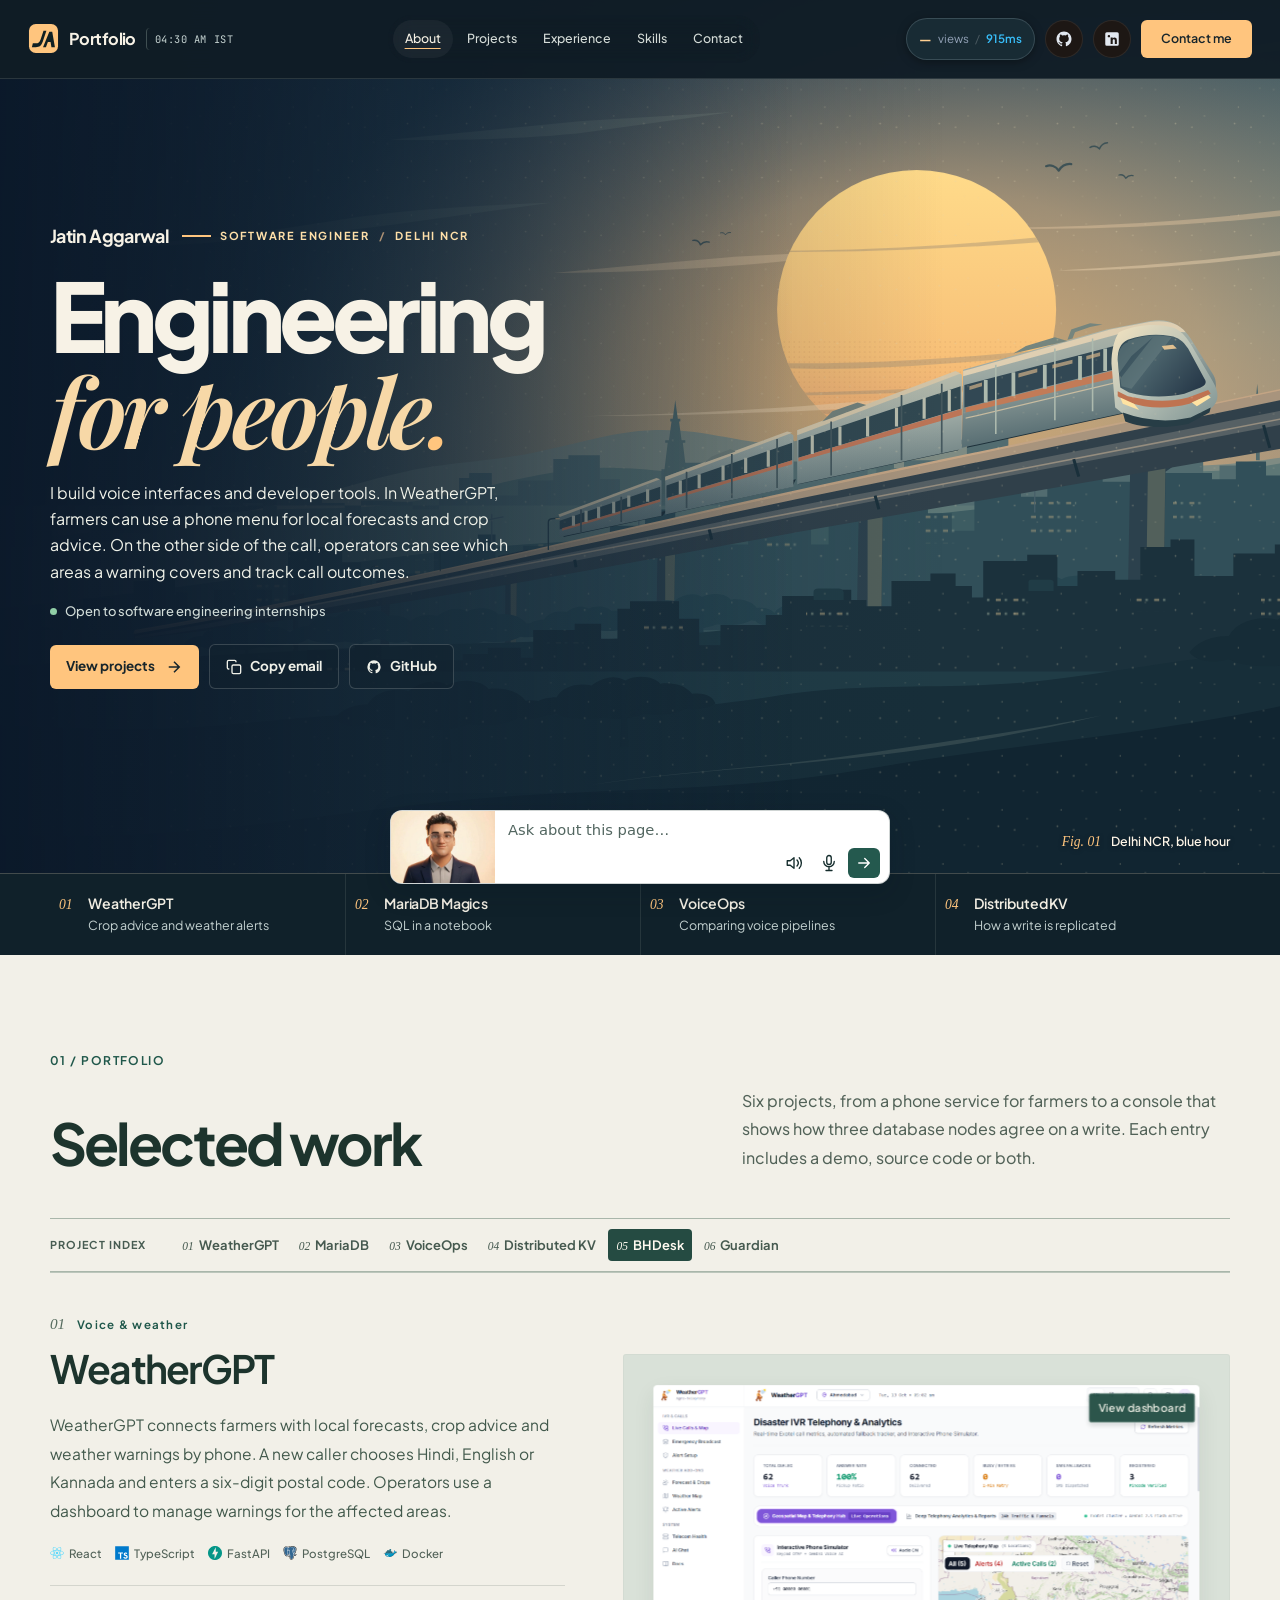
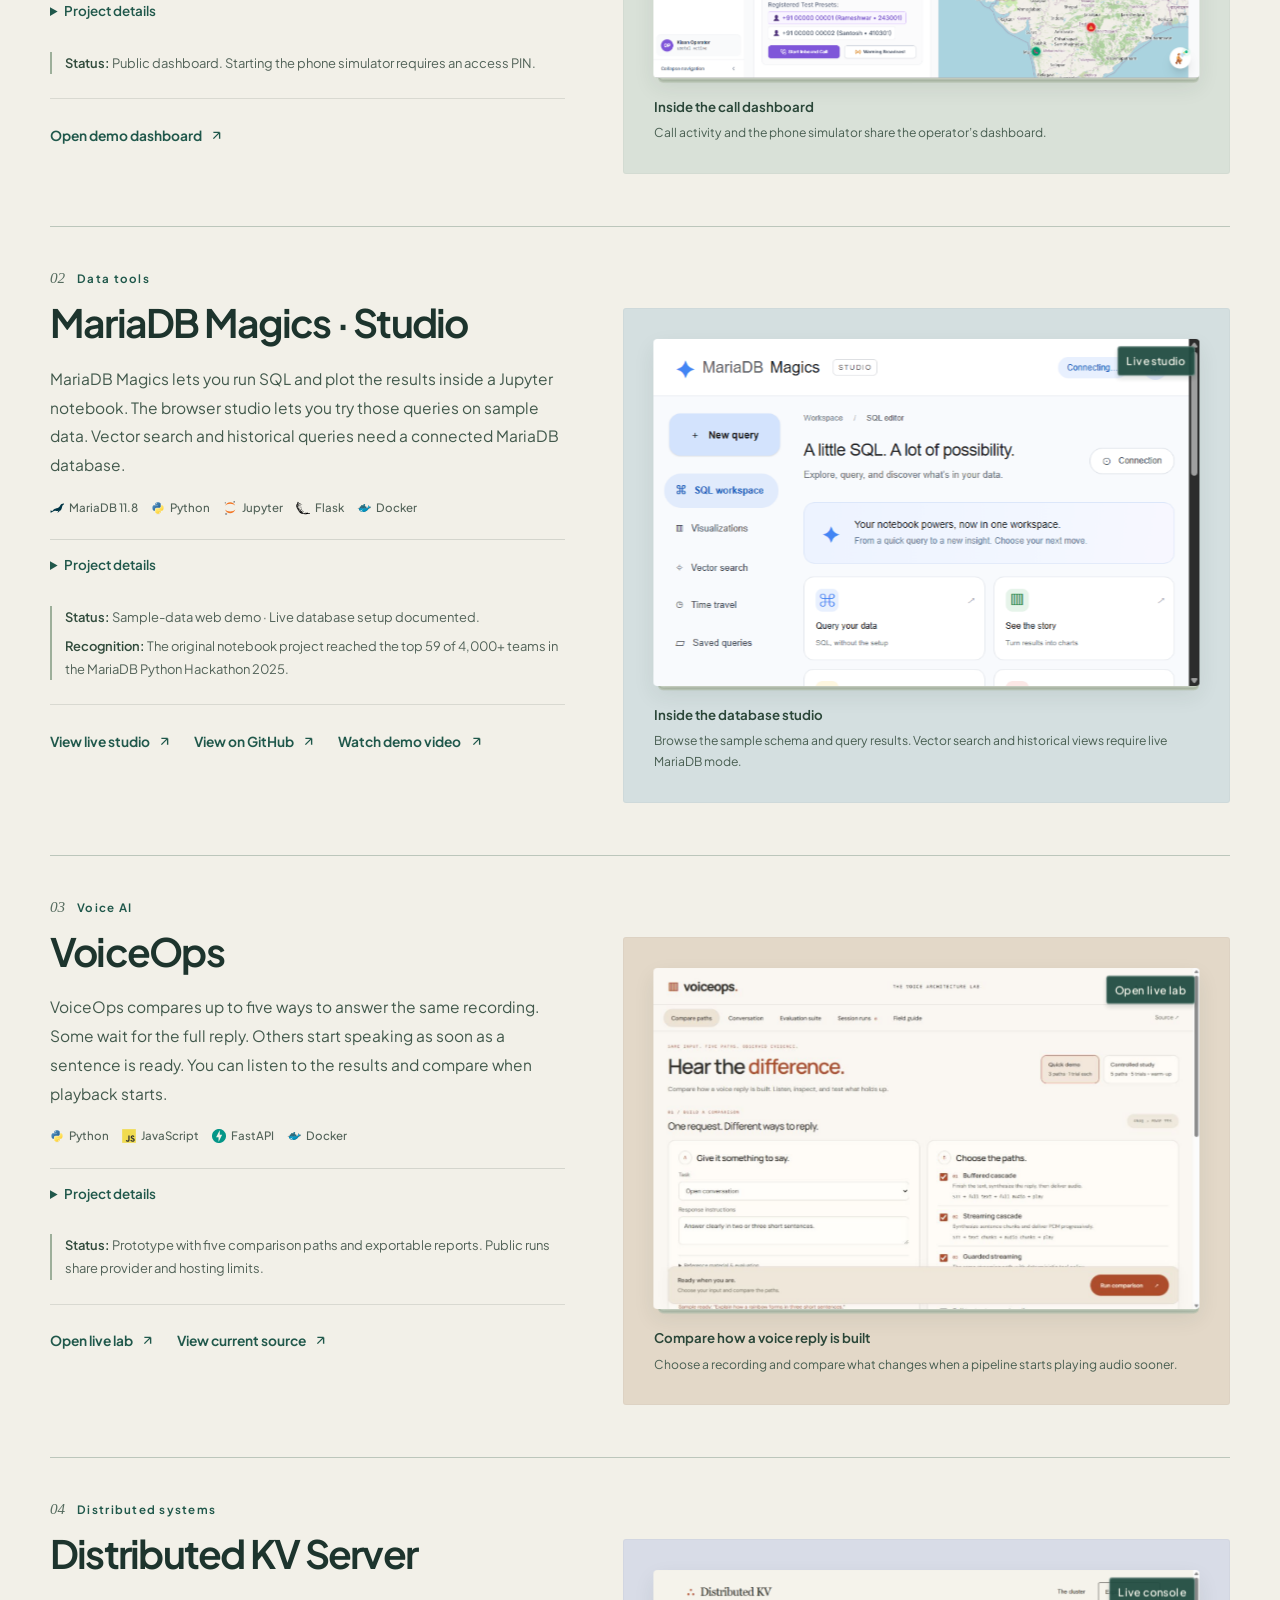
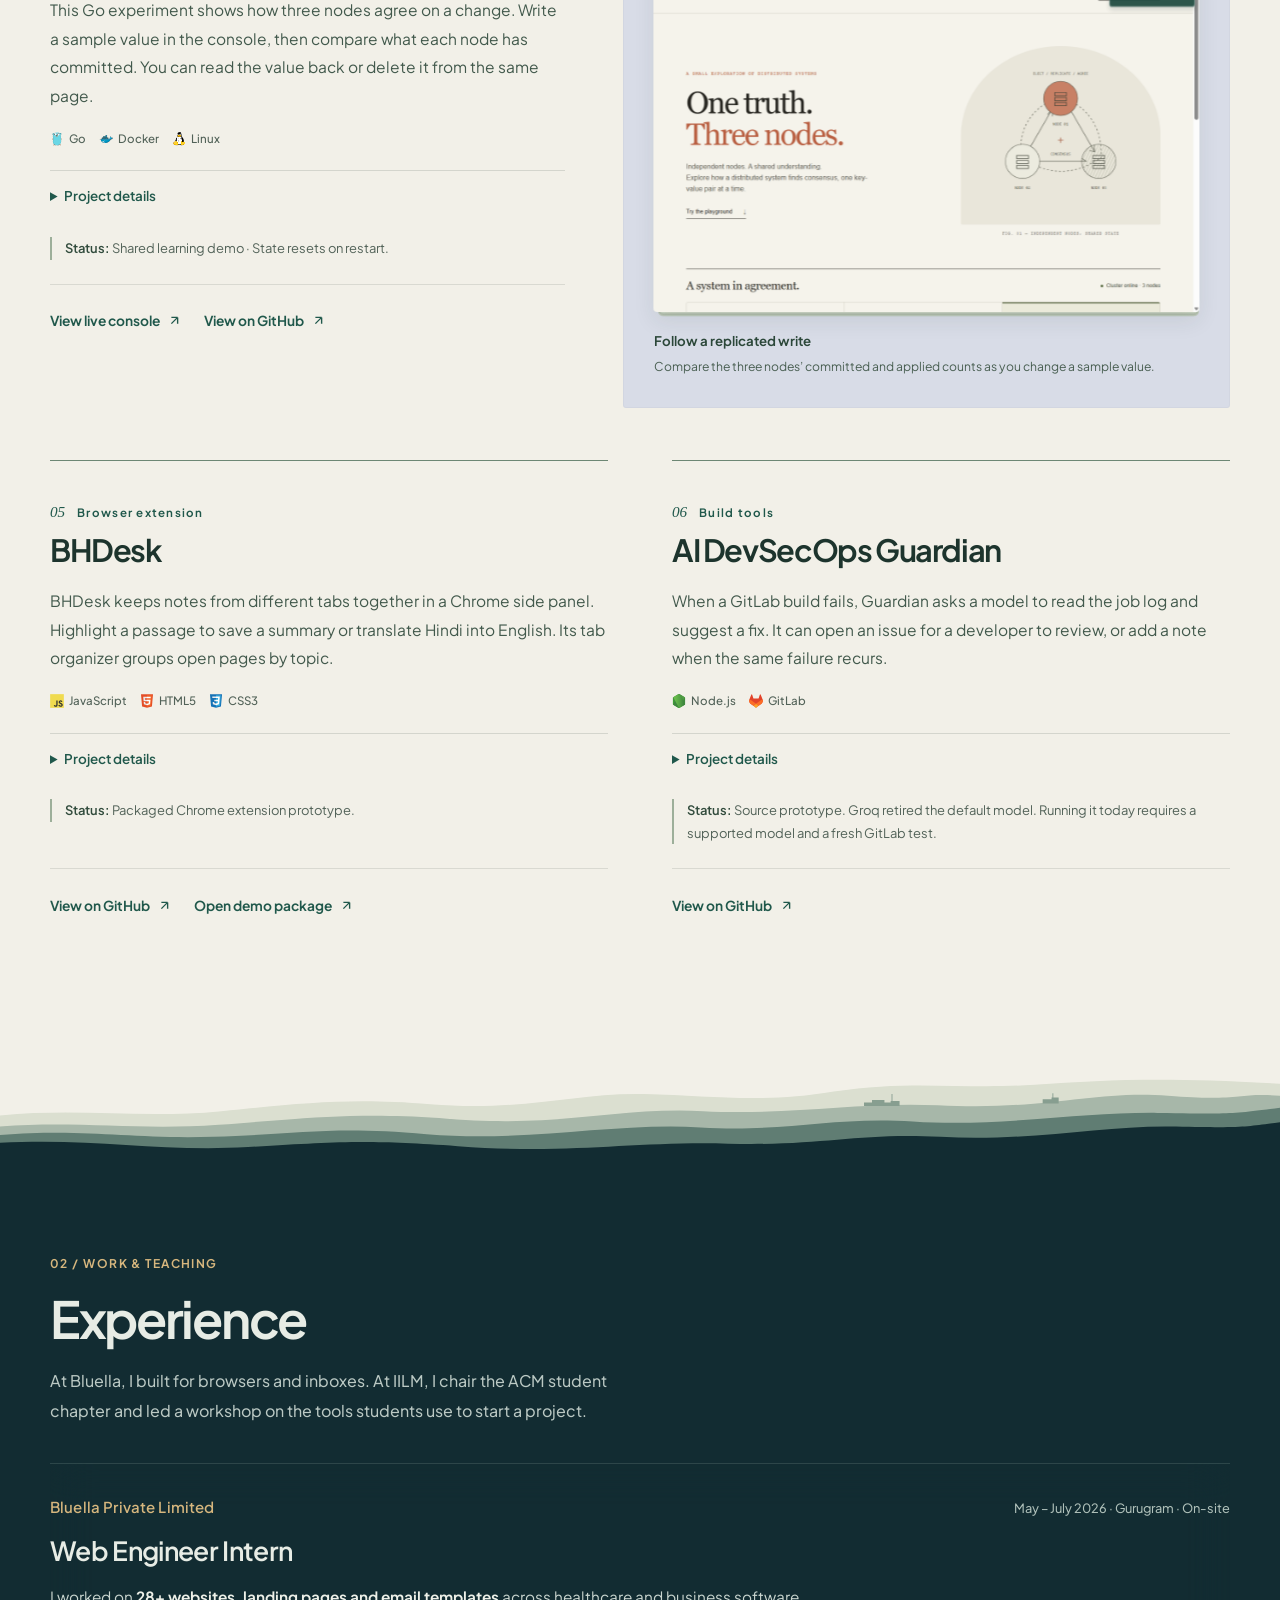
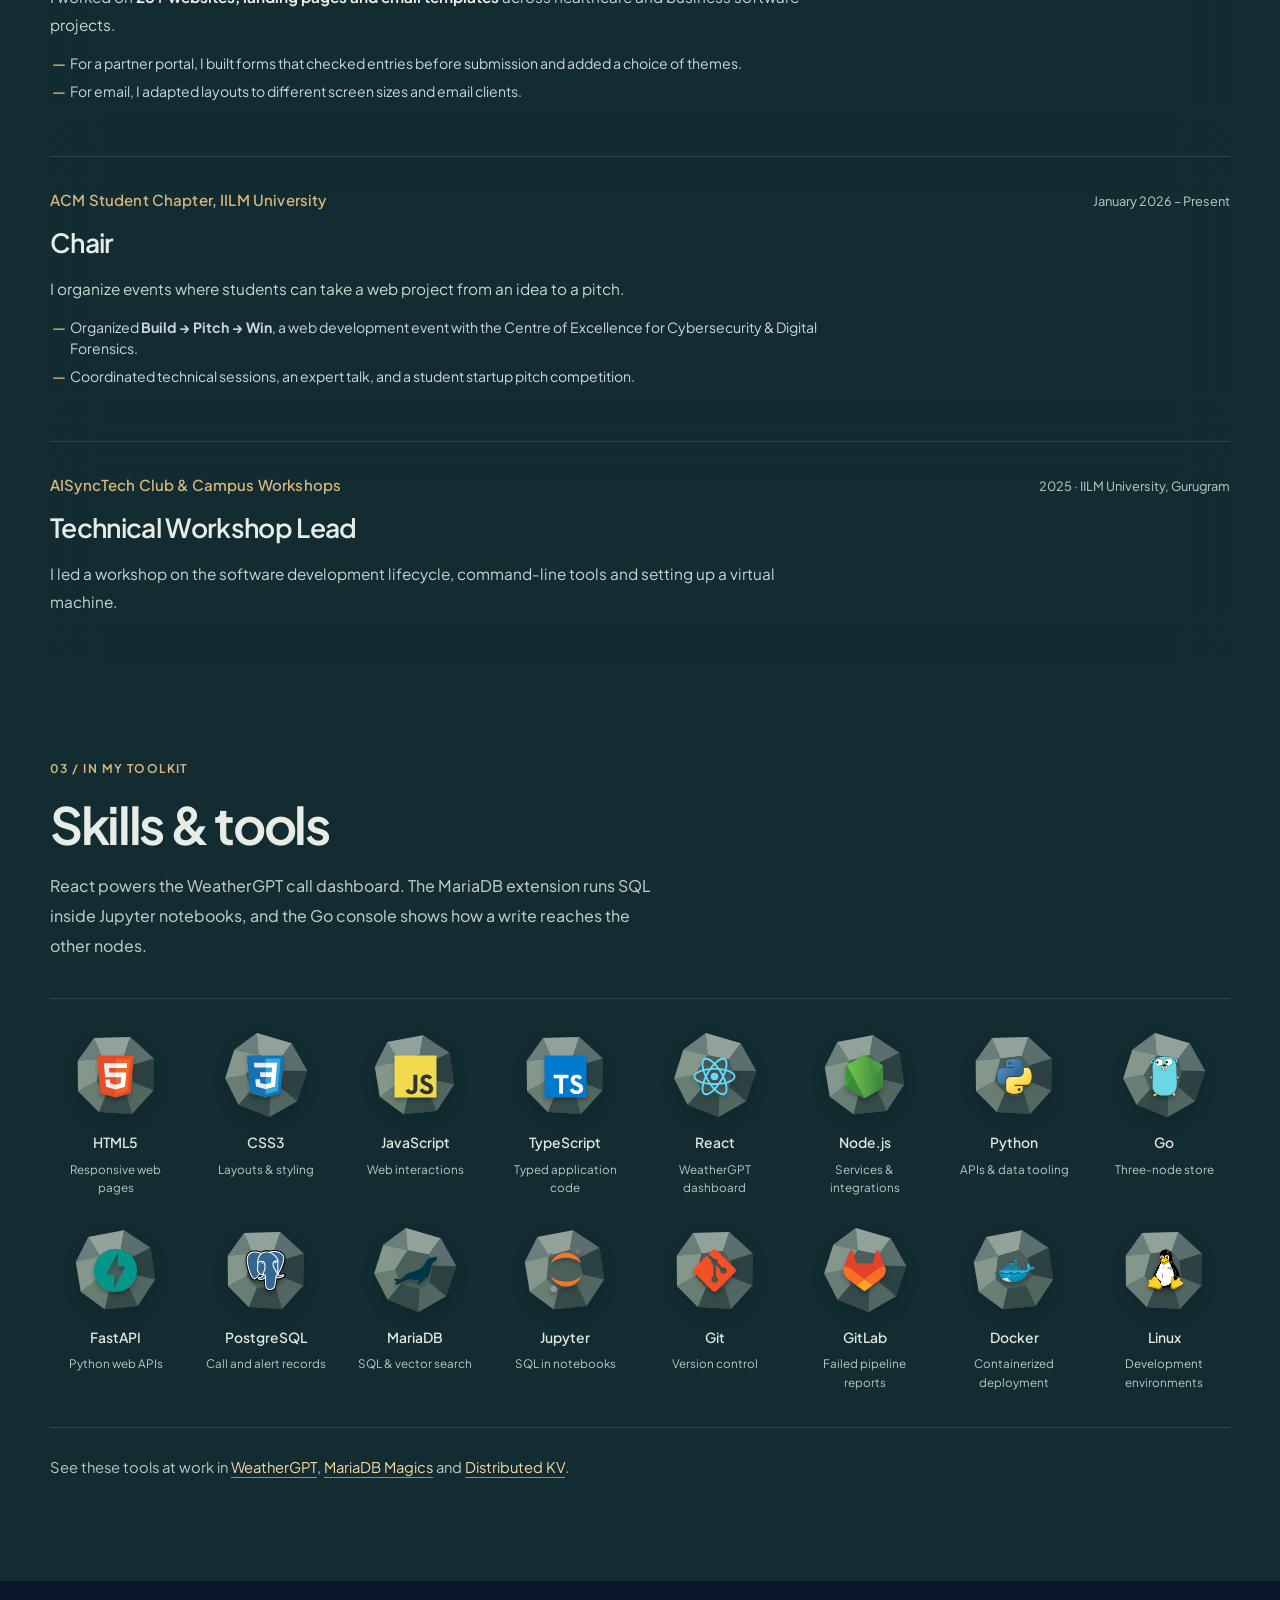
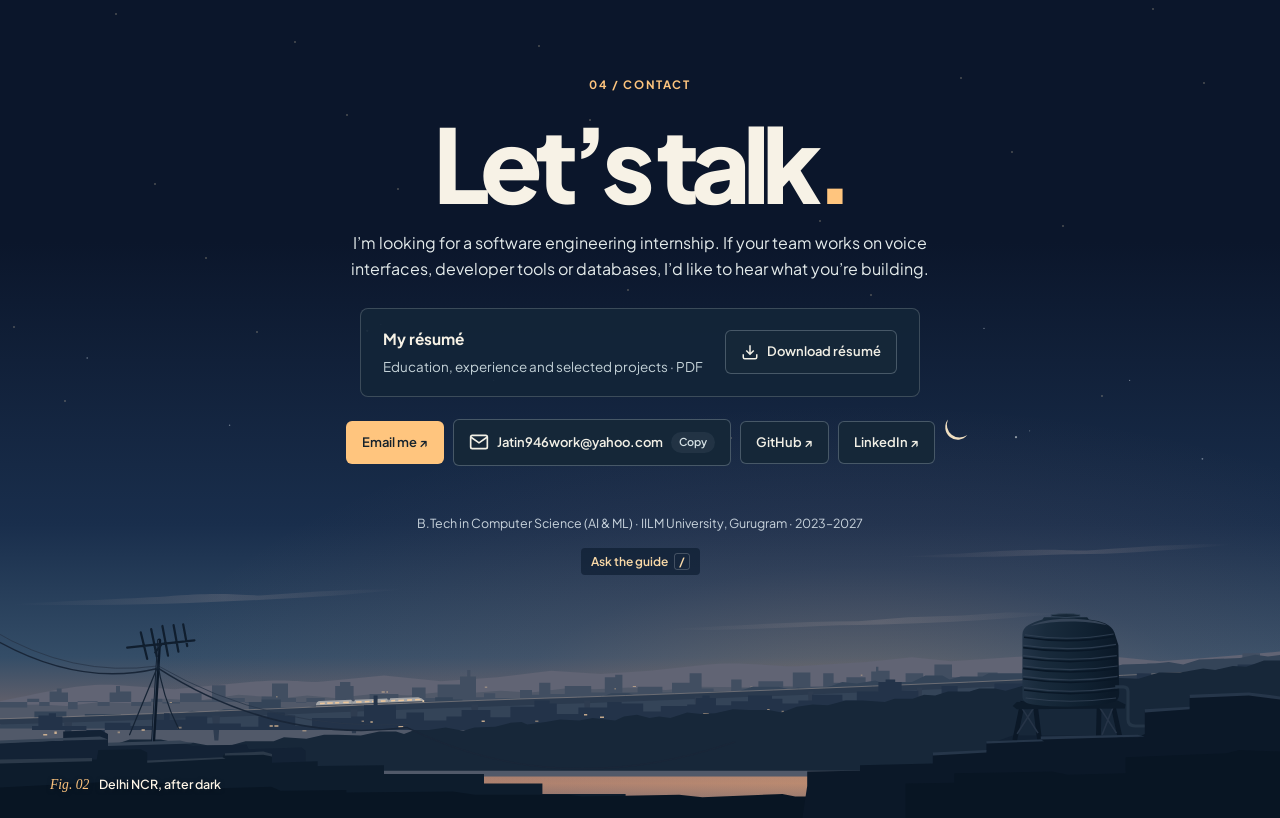
==== index.html @ 3d3ec41f "Add a hero byline and layered depth to the portfolio artwork" ====
<!DOCTYPE html>
<html lang="en">
<head>
  <meta charset="UTF-8">
  <meta name="viewport" content="width=device-width, initial-scale=1.0">
  <title>Engineering for people — Software portfolio</title>
  <meta name="description" content="Software engineering work in voice interfaces and developer tools. Explore crop advisories by phone, SQL in Jupyter notebooks, and a three-node database experiment.">
  
  <link rel="preconnect" href="https://fonts.googleapis.com">
  <link rel="preconnect" href="https://fonts.gstatic.com" crossorigin>
  <link href="https://fonts.googleapis.com/css2?family=Plus+Jakarta+Sans:wght@400;500;600;700;800&family=JetBrains+Mono:wght@400;500;600;700&family=Playfair+Display:ital,wght@1,500;1,600&display=swap" rel="stylesheet">
  
  <link rel="stylesheet" href="style.css?v=content_v12">
  <link rel="preload" href="assets/scenes/blue-hour.svg?v=planes2" as="image" type="image/svg+xml">
  <link rel="stylesheet" href="atmosphere.css?v=studio2">
  <link rel="stylesheet" href="work.css?v=studio2">
</head>
<body class="palette-warm"><a class="skip-link" href="#projects">Skip to selected work</a>

  <!-- Editorial Top Navigation -->
  <header class="top-nav">
    <div class="nav-inner">
      <a href="#about" class="brand-logotype" aria-label="Portfolio home">
        <svg class="brand-mark" viewBox="0 0 32 32" width="31" height="31" aria-hidden="true"><rect x="1" y="1" width="30" height="30" rx="7" fill="currentColor"/><path d="M5 21h3c2.8 0 4-1 5-4l3-9h3l-3.8 11.4C13.7 23.3 11.9 25 8 25H4zm10.5 4L22 9h3l2.8 16h-3.6l-.9-5.3h-2.8l-2 5.3z" fill="#102023"/></svg>
        <span class="brand-initial">Portfolio</span>
        <span class="brand-status" id="brandStatusBadge" title="Local time in Delhi NCR">
          <span id="headerLiveClock">Delhi NCR</span>
        </span>
      </a>

      <!-- Floating Capsule Pill Navigation -->
      <nav class="capsule-nav" aria-label="Portfolio sections">
        <a href="#about" class="capsule-item active">About</a>
        <a href="#projects" class="capsule-item">Projects</a>
        <a href="#experience" class="capsule-item">Experience</a>
        
        
        <a href="#stack" class="capsule-item">Skills</a>
        <a href="#contact" class="capsule-item">Contact</a>
      </nav>

      <div class="nav-right">
        <!-- Live Real-Time Viewer Metrics (Vercel & Global Telemetry) -->
        <div id="navViewerBadge" class="nav-viewer-badge"><button id="viewerToggle" class="viewer-trigger" aria-expanded="false" aria-controls="viewerPopover" aria-label="View site visits and technical details">
          <span class="viewer-count" id="navVisitorCount">—</span>
          <span class="viewer-tag">views</span>
          <span class="viewer-sep">/</span>
          <span class="viewer-ping" id="navPingMs">—ms</span>

          </button><!-- Site statistics and browser details -->
          <div class="viewer-popover" id="viewerPopover" hidden>
            <div class="popover-header">
              <span class="popover-title">Site details</span>
              <span class="popover-status" id="viewsDataStatus">Loading</span>
            </div>
            <div class="popover-metrics">
              <!-- Group 1: Vercel Edge & Visitor Runtime -->
              <div class="popover-group">
                <div class="popover-group-title">
                  <svg width="11" height="11" viewBox="0 0 24 24" fill="none" stroke="currentColor" stroke-width="2.5"><polygon points="12 2 2 22 22 22"></polygon></svg>
                  <span>VISITS &amp; CONNECTION</span>
                </div>
                <div class="popover-row">
                  <span class="popover-label">Total views:</span>
                  <span class="popover-val highlight-amber" id="popoverTotalViews">—</span>
                </div>
                <div class="popover-row">
                  <span class="popover-label">Response time:</span>
                  <span class="popover-val highlight-emerald" id="popoverRtt">—ms</span>
                </div>
                <div class="popover-row">
                  <span class="popover-label">Edge Node:</span>
                  <span class="popover-val" id="popoverEdge">Detecting Edge...</span>
                </div>
                <div class="popover-row">
                  <span class="popover-label">Approx. location:</span>
                  <span class="popover-val" id="popoverVisitorLocation">Detecting City...</span>
                </div>
                <div class="popover-row">
                  <span class="popover-label">Protocol &amp; Link:</span>
                  <span class="popover-val" id="popoverProtocol">—</span>
                </div>
              </div>

              <!-- Group 2: Client Graphics & Hardware -->
              <div class="popover-group">
                <div class="popover-group-title">
                  <svg width="11" height="11" viewBox="0 0 24 24" fill="none" stroke="currentColor" stroke-width="2.5"><rect x="2" y="3" width="20" height="14" rx="2" ry="2"></rect><line x1="8" y1="21" x2="16" y2="21"></line><line x1="12" y1="17" x2="12" y2="21"></line></svg>
                  <span>YOUR BROWSER</span>
                </div>
                <div class="popover-row">
                  <span class="popover-label">GPU Acceleration:</span>
                  <span class="popover-val popover-val-truncate" id="popoverGpu" title="Client GPU">WebGL Renderer</span>
                </div>
                <div class="popover-row">
                  <span class="popover-label">Browser frame rate:</span>
                  <span class="popover-val highlight-sky" id="popoverFps">60.0 FPS</span>
                </div>
                <div class="popover-row">
                  <span class="popover-label">Time on page:</span>
                  <span class="popover-val" id="popoverSession">00:00:00</span>
                </div>
              </div>

              <!-- Group 3: Live GitHub Pipeline -->
              <div class="popover-group">
                <div class="popover-group-title">
                  <svg width="11" height="11" viewBox="0 0 24 24" fill="currentColor"><path d="M12 2C6.477 2 2 6.484 2 12.017c0 4.425 2.865 8.18 6.839 9.504.5.092.682-.217.682-.483 0-.237-.008-.868-.013-1.703-2.782.605-3.369-1.343-3.369-1.343-.454-1.158-1.11-1.466-1.11-1.466-.908-.62.069-.608.069-.608 1.003.07 1.53 1.032 1.53 1.032.892 1.53 2.341 1.088 2.91.832.092-.647.35-1.088.636-1.338-2.22-.253-4.555-1.113-4.555-4.951 0-1.093.39-1.988 1.029-2.688-.103-.253-.446-1.272.098-2.65 0 0 .84-.27 2.75 1.026A9.564 9.564 0 0112 6.844c.85.004 1.705.115 2.504.337 1.909-1.296 2.747-1.027 2.747-1.027.546 1.379.202 2.398.1 2.651.64.7 1.028 1.595 1.028 2.688 0 3.848-2.339 4.695-4.566 4.943.359.309.678.92.678 1.855 0 1.338-.012 2.419-.012 2.747 0 .268.18.58.688.482A10.019 10.019 0 0022 12.017C22 6.484 17.522 2 12 2z"/></svg>
                  <span>GITHUB ACTIVITY</span>
                </div>
                <div class="popover-row">
                  <span class="popover-label">Latest Commit:</span>
                  <a href="https://github.com/Jatin2567/DistributedKvServer" target="_blank" rel="noreferrer" class="popover-val popover-link" id="popoverGithubCommit">View repository</a>
                </div>
                <div class="popover-row">
                  <span class="popover-label">Featured repository:</span>
                  <span class="popover-val" id="popoverGithubRepo">DistributedKvServer (Go)</span>
                </div>
                <div class="popover-row">
                  <span class="popover-label">Public Repositories:</span>
                  <span class="popover-val" id="popoverGithubCount">—</span>
                </div>
              </div>

              <!-- Local time and internship availability -->
              <div class="popover-group">
                <div class="popover-group-title">
                  <svg width="11" height="11" viewBox="0 0 24 24" fill="none" stroke="currentColor" stroke-width="2.5"><circle cx="12" cy="12" r="10"></circle><polyline points="12 6 12 12 16 14"></polyline></svg>
                  <span>LOCAL TIME</span>
                </div>
                <div class="popover-row">
                  <span class="popover-label">Delhi Local Time:</span>
                  <span class="popover-val highlight-amber" id="popoverDelhiTime">—</span>
                </div>
                <div class="popover-row">
                  <span class="popover-label">Opportunities:</span>
                  <span class="popover-val">Software engineering internships</span>
                </div>
              </div>
            </div>
          </div>
        </div>

        <a href="https://github.com/Jatin2567" target="_blank" rel="noreferrer" class="social-btn" title="GitHub">
          <svg width="18" height="18" viewBox="0 0 24 24" fill="currentColor"><path d="M12 2C6.477 2 2 6.484 2 12.017c0 4.425 2.865 8.18 6.839 9.504.5.092.682-.217.682-.483 0-.237-.008-.868-.013-1.703-2.782.605-3.369-1.343-3.369-1.343-.454-1.158-1.11-1.466-1.11-1.466-.908-.62.069-.608.069-.608 1.003.07 1.53 1.032 1.53 1.032.892 1.53 2.341 1.088 2.91.832.092-.647.35-1.088.636-1.338-2.22-.253-4.555-1.113-4.555-4.951 0-1.093.39-1.988 1.029-2.688-.103-.253-.446-1.272.098-2.65 0 0 .84-.27 2.75 1.026A9.564 9.564 0 0112 6.844c.85.004 1.705.115 2.504.337 1.909-1.296 2.747-1.027 2.747-1.027.546 1.379.202 2.398.1 2.651.64.7 1.028 1.595 1.028 2.688 0 3.848-2.339 4.695-4.566 4.943.359.309.678.92.678 1.855 0 1.338-.012 2.419-.012 2.747 0 .268.18.58.688.482A10.019 10.019 0 0022 12.017C22 6.484 17.522 2 12 2z"/></svg>
        </a>
        <a href="https://www.linkedin.com/in/jatin-aggarwal-3b046726b" target="_blank" rel="noreferrer" class="social-btn" title="LinkedIn">
          <svg width="18" height="18" viewBox="0 0 24 24" fill="currentColor"><path d="M19 3a2 2 0 0 1 2 2v14a2 2 0 0 1-2 2H5a2 2 0 0 1-2-2V5a2 2 0 0 1 2-2h14m-.5 15.5v-5.3a3.26 3.26 0 0 0-3.26-3.26c-.85 0-1.84.52-2.28 1.3v-1.11h-2.79v8.37h2.79v-4.93c0-.77.62-1.4 1.39-1.4a1.4 1.4 0 0 1 1.4 1.4v4.93h2.75M6.46 10.9h2.8v8.37h-2.8v-8.37M7.86 6.54a1.63 1.63 0 0 0-1.63 1.63 1.63 1.63 0 0 0 1.63 1.63 1.63 1.63 0 0 0 1.63-1.63c0-.9-.73-1.63-1.63-1.63z"/></svg>
        </a>
        <a href="#contact" class="pill-action-btn">
          <span>Contact me</span>
        </a>
      </div>
    </div>
  </header>

  <main>
  <section id="about" data-guide-source="About" class="c4d-hero">
    <div class="hero-spread">
    <div class="hero-scene" aria-hidden="true">
      <div class="hero-landscape"></div>
      <div class="hero-city"></div>
      <div class="hero-metro"></div>
      <p class="scene-credit"><span>Fig. 01</span> Delhi NCR, blue hour</p>
    </div>
    <div class="hero-container hero-container-spacious">
      <div class="hero-editorial">
        <div class="tag-row">
          <span class="hero-byline" data-guide-ignore>Jatin Aggarwal</span>
          <span class="kicker-tag">Software engineer <span aria-hidden="true">/</span> Delhi NCR</span>
        </div>
        
        <h1 class="c4d-main-headline"><span class="hero-title-line">Engineering</span> <span class="hero-title-line hero-title-accent">for people<span class="name-stop">.</span></span></h1>

        <p class="hero-subtext">
          I build voice interfaces and developer tools. In WeatherGPT, farmers can use a phone menu for local forecasts and crop advice. On the other side of the call, operators can see which areas a warning covers and track call outcomes.
        </p>

        <div class="hero-badges-row">
          <div class="seeking-banner"><span>Open to software engineering internships</span>
          </div>
        </div>

        <div class="hero-button-group">
          <a href="#projects" class="btn-warm-primary">
            <span>View projects</span>
            <svg width="18" height="18" viewBox="0 0 24 24" fill="none" stroke="currentColor" stroke-width="2"><path d="M5 12h14M12 5l7 7-7 7"/></svg>
          </a>
          <button id="copyEmailHero" class="btn-warm-secondary" data-email="Jatin946work@yahoo.com">
            <svg width="16" height="16" viewBox="0 0 24 24" fill="none" stroke="currentColor" stroke-width="2"><rect x="9" y="9" width="13" height="13" rx="2" ry="2"></rect><path d="M5 15H4a2 2 0 0 1-2-2V4a2 2 0 0 1 2-2h9a2 2 0 0 1 2 2v1"></path></svg>
            <span>Copy email</span>
          </button>
          <a href="https://github.com/Jatin2567" target="_blank" rel="noopener" class="btn-hero-ghost">
            <svg width="16" height="16" viewBox="0 0 24 24" fill="currentColor"><path d="M12 2A10 10 0 0 0 2 12c0 4.42 2.87 8.17 6.84 9.5.5.08.66-.23.66-.5v-1.69c-2.77.6-3.36-1.34-3.36-1.34-.46-1.16-1.11-1.47-1.11-1.47-.91-.62.07-.6.07-.6 1 .07 1.53 1.03 1.53 1.03.87 1.52 2.34 1.07 2.91.83.1-.65.35-1.09.63-1.34-2.22-.25-4.55-1.11-4.55-4.92 0-1.11.38-2 1.03-2.71-.1-.25-.45-1.29.1-2.64 0 0 .84-.27 2.75 1.02.79-.22 1.65-.33 2.5-.33.85 0 1.71.11 2.5.33 1.91-1.29 2.75-1.02 2.75-1.02.55 1.35.2 2.39.1 2.64.65.71 1.03 1.6 1.03 2.71 0 3.82-2.34 4.66-4.57 4.91.36.31.69.92.69 1.85V21c0 .27.16.59.67.5C19.14 20.16 22 16.42 22 12A10 10 0 0 0 12 2z"/></svg>
            <span>GitHub</span>
          </a>
        </div>
      </div>

    </div>
    </div>
    <nav class="proof-bar-fullwidth" aria-label="Featured project shortcuts">
      <a class="proof-card" href="#weather">
        <span class="proof-card-title">WeatherGPT</span>
        <span class="proof-card-desc">Crop advice and weather alerts</span>
      </a>
      <a class="proof-card" href="#mariadb">
        <span class="proof-card-title">MariaDB Magics</span>
        <span class="proof-card-desc">SQL in a notebook</span>
      </a>
      <a class="proof-card" href="#voiceops">
        <span class="proof-card-title">VoiceOps</span>
        <span class="proof-card-desc">Comparing voice pipelines</span>
      </a>
      <a class="proof-card" href="#distributed-kv">
        <span class="proof-card-title">Distributed KV</span>
        <span class="proof-card-desc">How a write is replicated</span>
      </a>
    </nav>
  </section>

  <!-- Selected Projects (Verified Repositories, Prototypes & Architecture) -->
  <section id="projects" data-guide-source="Projects" class="showcase-section">
    <div class="section-wrap">
      
      <div class="section-title-box">
        <span class="accent-sub">01 / Portfolio</span>
        <h2 class="section-lead-title">Selected work</h2>
        <p class="section-lead-desc">Six projects, from a phone service for farmers to a console that shows how three database nodes agree on a write. Each entry includes a demo, source code or both.</p>
      </div>

      <nav class="work-reader" aria-label="Jump to a project">
        <span class="reader-label">Project index</span>
        <div class="reader-links">
          <a href="#weather">WeatherGPT</a>
          <a href="#mariadb">MariaDB</a>
          <a href="#voiceops">VoiceOps</a>
          <a href="#distributed-kv">Distributed KV</a>
          <a href="#bhdesk">BHDesk</a>
          <a href="#guardian">Guardian</a>
        </div>
      </nav>

      <div class="projects-masonry">

        <!-- 1. WeatherGPT (Broadened Two-Column Featured Project) -->
        <div id="weather" class="card-item-warm card-featured-broad">
          <div class="card-top-tag">
            <span class="chip-warm chip-amber">Voice &amp; weather</span>
          </div>

          <div class="card-broad-grid">
            <!-- Left Column: Architectural Breakdown & Technical Scope -->
            <div class="broad-col-content">
              <h3 class="card-headline">WeatherGPT</h3>
              <p class="card-body-text">WeatherGPT connects farmers with local forecasts, crop advice and weather warnings by phone. A new caller chooses Hindi, English or Kannada and enters a six-digit postal code. Operators use a dashboard to manage warnings for the affected areas.</p>
              <div class="card-stack-row">
                <span class="card-stack-pill"><img src="assets/skills/react.svg" alt="" width="14" height="14" loading="lazy" decoding="async"> React</span>
                <span class="card-stack-pill"><img src="assets/skills/typescript.svg" alt="" width="14" height="14" loading="lazy" decoding="async"> TypeScript</span>
                <span class="card-stack-pill"><img src="assets/skills/fastapi.svg" alt="" width="14" height="14" loading="lazy" decoding="async"> FastAPI</span>
                <span class="card-stack-pill"><img src="assets/skills/postgresql.svg" alt="" width="14" height="14" loading="lazy" decoding="async"> PostgreSQL</span>
                <span class="card-stack-pill"><img src="assets/skills/docker.svg" alt="" width="14" height="14" loading="lazy" decoding="async"> Docker</span>
              </div>
              <details class="project-details">
                <summary>Project details</summary>
                <ul class="item-bullet-list">
                  <li>The keypad menu offers today’s weather, crop advice and a seven-day forecast. Weather lookups use Open-Meteo.</li>
                  <li>The advisory uses the selected crop and local weather to suggest when to irrigate or spray.</li>
                  <li>A separate, PIN-protected voice assistant takes spoken questions about weather and farming.</li>
                  <li>Operators can target alerts by postal code. Outbound calls and SMS are simulated unless live delivery is configured and enabled.</li>
                </ul>
              </details>

              <div class="project-meta-box">
                <div class="meta-entry"><strong>Status:</strong> Public dashboard. Starting the phone simulator requires an access PIN.</div>

              </div>

              <div class="card-cta">
                <a href="https://weathergpt.duckdns.org" target="_blank" rel="noreferrer" class="warm-link">
                  <span>Open demo dashboard</span>
                  <svg width="15" height="15" viewBox="0 0 24 24" fill="none" stroke="currentColor" stroke-width="2.2"><path d="M7 17L17 7M17 7H7M17 7V17"/></svg>
                </a>
              </div>
            </div>

            <!-- Right Column: Interactive Telephony & Analytics Dashboard Preview -->
            <div class="broad-col-media">
              <div class="preview-media-frame">
                <a href="https://weathergpt.duckdns.org" target="_blank" rel="noreferrer" class="preview-media-link" title="Open WeatherGPT Telephony Dashboard">
                  <img src="weathergpt_preview.png" width="1024" height="549" alt="WeatherGPT Telephony &amp; Analytics Dashboard" class="broad-preview-img" loading="lazy" decoding="async" />
                  <div class="preview-media-overlay">
                    <span class="preview-media-badge">
                      <span>View dashboard</span>
                    </span>
                  </div>
                </a>
              </div>
              <div class="preview-media-caption">
                <span class="caption-title">Inside the call dashboard</span>
                <span class="caption-sub">Call activity and the phone simulator share the operator’s dashboard.</span>
              </div>
            </div>
          </div>
        </div>

        <!-- 2. MariaDB Magics · Studio (Broadened Two-Column Featured Project) -->
        <div id="mariadb" class="card-item-warm card-featured-broad">
          <div class="card-top-tag">
            <span class="chip-warm chip-amber">Data tools</span>
          </div>

          <div class="card-broad-grid">
            <!-- Left Column: Architectural Breakdown & Technical Scope -->
            <div class="broad-col-content">
              <h3 class="card-headline">MariaDB Magics · Studio</h3>
              <p class="card-body-text">MariaDB Magics lets you run SQL and plot the results inside a Jupyter notebook. The browser studio lets you try those queries on sample data. Vector search and historical queries need a connected MariaDB database.</p>
              <div class="card-stack-row">
                <span class="card-stack-pill"><img src="assets/skills/mariadb.svg" alt="" width="14" height="14" loading="lazy" decoding="async"> MariaDB 11.8</span>
                <span class="card-stack-pill"><img src="assets/skills/python.svg" alt="" width="14" height="14" loading="lazy" decoding="async"> Python</span>
                <span class="card-stack-pill"><img src="assets/skills/jupyter.svg" alt="" width="14" height="14" loading="lazy" decoding="async"> Jupyter</span>
                <span class="card-stack-pill"><img src="assets/skills/flask.svg" alt="" width="14" height="14" loading="lazy" decoding="async"> Flask</span>
                <span class="card-stack-pill"><img src="assets/skills/docker.svg" alt="" width="14" height="14" loading="lazy" decoding="async"> Docker</span>
              </div>
              <details class="project-details">
                <summary>Project details</summary>
                <ul class="item-bullet-list">
                  <li>The public studio runs SQL and charts against an in-memory SQLite sample dataset. You can browse the schema, export CSV results and save queries in your browser.</li>
                  <li>With a live MariaDB connection, the studio uses native vector functions to find similar records. These operations are unavailable in sample-data mode.</li>
                  <li>Historical queries use a system-versioned table and FOR SYSTEM_TIME AS OF TIMESTAMP. The setup guide explains how to run this mode with your own database.</li>
                  <li>The original Jupyter extension provides four commands: %mariadb, %mariadb_plot, %mariadb_time and %mariadb_vector, covering SQL, charts, time-based analysis and vector search.</li>
                </ul>
              </details>

              <div class="project-meta-box">
                <div class="meta-entry"><strong>Status:</strong> Sample-data web demo · Live database setup documented.</div>
                <div class="meta-entry"><strong>Recognition:</strong> The original notebook project reached the top 59 of 4,000+ teams in the MariaDB Python Hackathon 2025.</div>

              </div>

              <div class="card-cta">
                <a href="https://mariadb-magics-studio.onrender.com/" target="_blank" rel="noreferrer" class="warm-link">
                  <span>View live studio</span>
                  <svg width="15" height="15" viewBox="0 0 24 24" fill="none" stroke="currentColor" stroke-width="2.2"><path d="M7 17L17 7M17 7H7M17 7V17"/></svg>
                </a>
                <a href="https://github.com/Jatin2567/MariaDB-magics" target="_blank" rel="noreferrer" class="warm-link">
                  <span>View on GitHub</span>
                  <svg width="15" height="15" viewBox="0 0 24 24" fill="none" stroke="currentColor" stroke-width="2.2"><path d="M7 17L17 7M17 7H7M17 7V17"/></svg>
                </a>
                <a href="https://youtu.be/ga9oiEFNl6s" target="_blank" rel="noopener noreferrer" class="warm-link">
                  <span>Watch demo video</span>
                  <svg width="15" height="15" viewBox="0 0 24 24" fill="none" stroke="currentColor" stroke-width="2.2"><path d="M7 17L17 7M17 7H7M17 7V17"/></svg>
                </a>
              </div>
            </div>

            <!-- Right Column: Real Studio Web Workspace Screenshot Preview -->
            <div class="broad-col-media">
              <div class="preview-media-frame">
                <a href="https://mariadb-magics-studio.onrender.com/" target="_blank" rel="noreferrer" class="preview-media-link" title="Open MariaDB Magics Studio">
                  <img src="mariadb_studio_screenshot.png" width="764" height="485" alt="MariaDB Magics Studio browser workspace" class="broad-preview-img" loading="lazy" decoding="async" />
                  <div class="preview-media-overlay">
                    <span class="preview-media-badge">
                      <span>Live studio</span>
                    </span>
                  </div>
                </a>
              </div>
              <div class="preview-media-caption">
                <span class="caption-title">Inside the database studio</span>
                <span class="caption-sub">Browse the sample schema and query results. Vector search and historical views require live MariaDB mode.</span>
              </div>
            </div>
          </div>
        </div>

        <!-- 3. VoiceOps -->
        <div id="voiceops" class="card-item-warm card-featured-broad">
          <div class="card-top-tag">
            <span class="chip-warm chip-amber">Voice AI</span>
          </div>

          <div class="card-broad-grid">
            <!-- Left Column: Architectural Breakdown & Technical Scope -->
            <div class="broad-col-content">
              <h3 class="card-headline">VoiceOps</h3>
              <p class="card-body-text">VoiceOps compares up to five ways to answer the same recording. Some wait for the full reply. Others start speaking as soon as a sentence is ready. You can listen to the results and compare when playback starts.</p>
              <div class="card-stack-row">
                <span class="card-stack-pill"><img src="assets/skills/python.svg" alt="" width="14" height="14" loading="lazy" decoding="async"> Python</span>
                <span class="card-stack-pill"><img src="assets/skills/javascript.svg" alt="" width="14" height="14" loading="lazy" decoding="async"> JavaScript</span>
                <span class="card-stack-pill"><img src="assets/skills/fastapi.svg" alt="" width="14" height="14" loading="lazy" decoding="async"> FastAPI</span>
                <span class="card-stack-pill"><img src="assets/skills/docker.svg" alt="" width="14" height="14" loading="lazy" decoding="async"> Docker</span>
              </div>
              <details class="project-details">
                <summary>Project details</summary>
                <ul class="item-bullet-list">
                  <li>Each path uses the same recording, prompt and providers. Two paths change just one step so you can isolate the wait for text or for audio.</li>
                  <li>The timing report separates events on the server from the moment the browser schedules the first audio for playback.</li>
                  <li>You can check whether a reply contains an expected fact or JSON field, or whether it requested an allowed simulated action.</li>
                  <li>Export a comparison as JSON or CSV. In the conversation view, you can ask a follow-up or interrupt a reply.</li>
                </ul>
              </details>

              <div class="project-meta-box">
                <div class="meta-entry"><strong>Status:</strong> Prototype with five comparison paths and exportable reports. Public runs share provider and hosting limits.</div>

              </div>

              <div class="card-cta">
                <a href="https://voiceops-s2e4.onrender.com/" target="_blank" rel="noreferrer" class="warm-link">
                  <span>Open live lab</span>
                  <svg width="15" height="15" viewBox="0 0 24 24" fill="none" stroke="currentColor" stroke-width="2.2"><path d="M7 17L17 7M17 7H7M17 7V17"/></svg>
                </a>
                <a href="https://github.com/Jatin2567/VoiceOps/tree/codex/render-deploy" target="_blank" rel="noreferrer" class="warm-link" aria-label="View the current VoiceOps architecture lab source on GitHub">
                  <span>View current source</span>
                  <svg width="15" height="15" viewBox="0 0 24 24" fill="none" stroke="currentColor" stroke-width="2.2"><path d="M7 17L17 7M17 7H7M17 7V17"/></svg>
                </a>
              </div>
            </div>

            <!-- Right Column: Real Live Workspace Screenshot Preview -->
            <div class="broad-col-media">
              <div class="preview-media-frame">
                <a href="https://voiceops-s2e4.onrender.com/" target="_blank" rel="noreferrer" class="preview-media-link" title="Open the VoiceOps Architecture Lab">
                  <img src="voiceops-lab-preview.jpg" width="1265" height="791" alt="VoiceOps Architecture Lab with recording input, five response paths and comparison controls" class="broad-preview-img" loading="lazy" decoding="async" />
                  <div class="preview-media-overlay">
                    <span class="preview-media-badge">
                      <span>Open live lab</span>
                    </span>
                  </div>
                </a>
              </div>
              <div class="preview-media-caption">
                <span class="caption-title">Compare how a voice reply is built</span>
                <span class="caption-sub">Choose a recording and compare what changes when a pipeline starts playing audio sooner.</span>
              </div>
            </div>
          </div>
        </div>

        <!-- 4. Distributed KV Server (Broadened Two-Column Featured Project) -->
        <div id="distributed-kv" class="card-item-warm card-featured-broad">
          <div class="card-top-tag">
            <span class="chip-warm chip-red">Distributed systems</span>
          </div>

          <div class="card-broad-grid">
            <!-- Left Column: Architectural Breakdown & Technical Scope -->
            <div class="broad-col-content">
              <h3 class="card-headline">Distributed KV Server</h3>
              <p class="card-body-text">This Go experiment shows how three nodes agree on a change. Write a sample value in the console, then compare what each node has committed. You can read the value back or delete it from the same page.</p>
              <div class="card-stack-row">
                <span class="card-stack-pill"><img src="assets/skills/go.svg" alt="" width="14" height="14" loading="lazy" decoding="async"> Go</span>
                <span class="card-stack-pill"><img src="assets/skills/docker.svg" alt="" width="14" height="14" loading="lazy" decoding="async"> Docker</span>
                <span class="card-stack-pill"><img src="assets/skills/linux.svg" alt="" width="14" height="14" loading="lazy" decoding="async"> Linux</span>
              </div>
              <details class="project-details">
                <summary>Project details</summary>
                <ul class="item-bullet-list">
                  <li>All three Raft nodes run in one process. A write succeeds once a majority has copied the change and the leader has applied it.</li>
                  <li>The console refreshes every second, showing each node’s role, election term, log length and counts of committed and applied changes.</li>
                  <li>The repository includes a separate command for running nodes individually and a test that stops a leader to check that another is elected.</li>
                  <li>Everyone shares the same sample data. Values reset on restart, and reads from the leader can be stale if the nodes lose contact.</li>
                </ul>
              </details>

              <div class="project-meta-box">
                <div class="meta-entry"><strong>Status:</strong> Shared learning demo · State resets on restart.</div>

              </div>

              <div class="card-cta">
                <a href="https://distributed-kv-console.onrender.com/" target="_blank" rel="noreferrer" class="warm-link">
                  <span>View live console</span>
                  <svg width="15" height="15" viewBox="0 0 24 24" fill="none" stroke="currentColor" stroke-width="2.2"><path d="M7 17L17 7M17 7H7M17 7V17"/></svg>
                </a>
                <a href="https://github.com/Jatin2567/DistributedKvServer" target="_blank" rel="noreferrer" class="warm-link">
                  <span>View on GitHub</span>
                  <svg width="15" height="15" viewBox="0 0 24 24" fill="none" stroke="currentColor" stroke-width="2.2"><path d="M7 17L17 7M17 7H7M17 7V17"/></svg>
                </a>
              </div>
            </div>

            <!-- Right Column: Real Live Workspace Screenshot Preview -->
            <div class="broad-col-media">
              <div class="preview-media-frame">
                <a href="https://distributed-kv-console.onrender.com/" target="_blank" rel="noreferrer" class="preview-media-link" title="Open Distributed KV Console">
                  <img src="distributed_kv_screenshot.png" width="1280" height="800" alt="Distributed KV console with node status and key-value operations" class="broad-preview-img" loading="lazy" decoding="async" />
                  <div class="preview-media-overlay">
                    <span class="preview-media-badge">
                      <span>Live console</span>
                    </span>
                  </div>
                </a>
              </div>
              <div class="preview-media-caption">
                <span class="caption-title">Follow a replicated write</span>
                <span class="caption-sub">Compare the three nodes’ committed and applied counts as you change a sample value.</span>
              </div>
            </div>
          </div>
        </div>

        <!-- 5. BHDesk -->
        <div id="bhdesk" class="card-item-warm">
          <div class="card-top-tag">
            <span class="chip-warm chip-orange">Browser extension</span>
          </div>

          <h3 class="card-headline">BHDesk</h3>
          <p class="card-body-text">BHDesk keeps notes from different tabs together in a Chrome side panel. Highlight a passage to save a summary or translate Hindi into English. Its tab organizer groups open pages by topic.</p>
          <div class="card-stack-row">
            <span class="card-stack-pill"><img src="assets/skills/javascript.svg" alt="" width="14" height="14" loading="lazy" decoding="async"> JavaScript</span>
            <span class="card-stack-pill"><img src="assets/skills/html5.svg" alt="" width="14" height="14" loading="lazy" decoding="async"> HTML5</span>
            <span class="card-stack-pill"><img src="assets/skills/css3.svg" alt="" width="14" height="14" loading="lazy" decoding="async"> CSS3</span>
          </div>
          <details class="project-details">
            <summary>Project details</summary>
            <ul class="item-bullet-list">
              <li>Quick Notes keeps summaries and translations in Chrome’s local storage so you can revisit them.</li>
              <li>The tab organizer uses titles and URLs to group open tabs by topic.</li>
              <li>These features use Chrome’s built-in AI APIs. A compatible browser and device may need to download the models first.</li>
            </ul>
            <div class="meta-entry"><strong>Try it:</strong> Unzip the demo, then use Chrome’s “Load unpacked” option to select the Project folder.</div>
          </details>

          <div class="project-meta-box">

            <div class="meta-entry"><strong>Status:</strong> Packaged Chrome extension prototype.</div>
          </div>

          <div class="card-cta">
            <a href="https://github.com/Jatin2567/BHDesk" target="_blank" rel="noreferrer" class="warm-link">
              <span>View on GitHub</span>
              <svg width="15" height="15" viewBox="0 0 24 24" fill="none" stroke="currentColor" stroke-width="2.2"><path d="M7 17L17 7M17 7H7M17 7V17"/></svg>
            </a>
            <a href="https://github.com/Jatin2567/BHDesk/blob/main/demo/BHDesk.zip" target="_blank" rel="noopener noreferrer" class="warm-link">
              <span>Open demo package</span>
              <svg width="15" height="15" viewBox="0 0 24 24" fill="none" stroke="currentColor" stroke-width="2.2"><path d="M7 17L17 7M17 7H7M17 7V17"/></svg>
            </a>
          </div>
        </div>

        <!-- 6. AI-DevSecOps-Guardian -->
        <div id="guardian" class="card-item-warm">
          <div class="card-top-tag">
            <span class="chip-warm chip-red">Build tools</span>
          </div>

          <h3 class="card-headline">AI DevSecOps Guardian</h3>
          <p class="card-body-text">When a GitLab build fails, Guardian asks a model to read the job log and suggest a fix. It can open an issue for a developer to review, or add a note when the same failure recurs.</p>
          <div class="card-stack-row">
            <span class="card-stack-pill"><img src="assets/skills/nodejs.svg" alt="" width="14" height="14" loading="lazy" decoding="async"> Node.js</span>
            <span class="card-stack-pill"><img src="assets/skills/gitlab.svg" alt="" width="14" height="14" loading="lazy" decoding="async"> GitLab</span>
          </div>
          <details class="project-details">
            <summary>Project details</summary>
            <ul class="item-bullet-list">
              <li>A GitLab job event triggers a log lookup. Guardian sends the tail of a failed job’s log to a model hosted by Groq for a possible cause and suggested next step.</li>
              <li>Rules can flag a successful job for analysis too. For example, the log may mention a deprecated dependency or repeated warnings.</li>
              <li>Guardian uses SQLite to recognize repeat findings and link them to an existing GitLab issue. A developer reviews the suggestion and makes any code changes.</li>
            </ul>
          </details>

          <div class="project-meta-box">

            <div class="meta-entry"><strong>Status:</strong> Source prototype. Groq retired the default model. Running it today requires a supported model and a fresh GitLab test.</div>
          </div>

          <div class="card-cta">
            <a href="https://github.com/Jatin2567/AI-DevSecOps-Guardian" target="_blank" rel="noreferrer" class="warm-link">
              <span>View on GitHub</span>
              <svg width="15" height="15" viewBox="0 0 24 24" fill="none" stroke="currentColor" stroke-width="2.2"><path d="M7 17L17 7M17 7H7M17 7V17"/></svg>
            </a>
          </div>
        </div>

      </div>
    </div>
  </section>

  <!-- Unified Experience Section (Production Work & Leadership) -->
  <div class="chapter-seam" aria-hidden="true">
    <svg viewBox="0 0 1440 106" preserveAspectRatio="none" focusable="false">
      <path fill="#dbdfd0" d="M0 52C91 43 160 56 249 47S394 31 484 39C590 48 647 25 725 27S858 38 938 24C1028 10 1083 22 1164 16S1316 7 1440 15V106H0Z"/>
      <path fill="#a7b7a9" d="M0 65C90 58 155 70 246 63S396 48 494 55C629 68 689 42 791 47S963 36 1055 40C1175 47 1232 22 1314 29S1391 25 1440 29V106H0Z"/>
      <g fill="#879e90"><path d="M972 41v-4h9v-3h14v3h7v-2h10v6zm201-3v-5h10v-2h8v7z"/><path d="M1003 35v-8h1v8zm181-2v-7h1v7z"/></g>
      <path fill="#607d73" d="M0 75C98 67 146 80 240 77S374 64 480 74C594 84 690 60 788 66S934 53 1027 59C1123 66 1214 48 1302 49S1378 51 1440 43V106H0Z"/>
      <path fill="#122c32" d="M0 84C107 78 178 95 279 89S410 80 515 88C642 98 712 82 819 85S962 72 1058 77C1161 83 1242 63 1323 65S1400 65 1440 60V106H0Z"/>
    </svg>
  </div>
  <section id="experience" data-guide-source="Experience" class="section-wrap track-section">
    <div class="section-title-box">
      <span class="accent-sub">02 / Work &amp; teaching</span>
      <h2 class="section-lead-title">Experience</h2>
      <p class="section-lead-desc">At Bluella, I built for browsers and inboxes. At IILM, I chair the ACM student chapter and led a workshop on the tools students use to start a project.</p>
    </div>

    <div class="warm-timeline">
      <!-- 1. Bluella Private Limited -->
      <div class="timeline-row">
        <div class="timeline-body">
          <div class="timeline-header">
            <span class="comp-name">Bluella Private Limited</span>
            <span class="comp-date">May – July 2026 · Gurugram · On-site</span>
          </div>
          <h3 class="job-title">Web Engineer Intern</h3>
          <p class="card-body-text" style="margin-bottom: 0.6rem; color: #CBD5E1;">
            I worked on <strong>28+ websites, landing pages and email templates</strong> across healthcare and business software projects.
          </p>
          <ul class="item-bullet-list"><li>For a partner portal, I built forms that checked entries before submission and added a choice of themes.</li><li>For email, I adapted layouts to different screen sizes and email clients.</li></ul>
        </div>
      </div>

      <!-- 2. ACM Student Chapter, IILM University -->
      <div class="timeline-row">
        <div class="timeline-body">
          <div class="timeline-header">
            <span class="comp-name">ACM Student Chapter, IILM University</span>
            <span class="comp-date">January 2026 – Present</span>
          </div>
          <h3 class="job-title">Chair</h3>
          <p class="card-body-text" style="margin-bottom: 0.6rem; color: #CBD5E1;">
            I organize events where students can take a web project from an idea to a pitch.
          </p>
          <ul class="item-bullet-list">
            <li>Organized <strong>Build → Pitch → Win</strong>, a web development event with the Centre of Excellence for Cybersecurity &amp; Digital Forensics.</li>
            <li>Coordinated technical sessions, an expert talk, and a student startup pitch competition.</li>
          </ul>
        </div>
      </div>

      <!-- 3. Technical Workshop Lead -->
      <div class="timeline-row">
        <div class="timeline-body">
          <div class="timeline-header">
            <span class="comp-name">AISyncTech Club &amp; Campus Workshops</span>
            <span class="comp-date">2025 · IILM University, Gurugram</span>
          </div>
          <h3 class="job-title">Technical Workshop Lead</h3>
          <p class="card-body-text" style="margin-bottom: 0.6rem; color: #CBD5E1;">
            I led a workshop on the software development lifecycle, command-line tools and setting up a virtual machine.
          </p>
        </div>
      </div>
    </div>
  </section>

  <!-- Technical Stack Specification -->
  <section id="stack" data-guide-source="Skills" class="section-wrap skills-section"><div class="section-title-box"><span class="accent-sub">03 / In my toolkit</span><h2 class="section-lead-title">Skills &amp; tools</h2><p class="section-lead-desc">React powers the WeatherGPT call dashboard. The MariaDB extension runs SQL inside Jupyter notebooks, and the Go console shows how a write reaches the other nodes.</p></div><ul class="skills-gallery" aria-label="Technologies and how I use them"><li class="skill-item"><div class="skill-gem" aria-hidden="true"><svg class="gem-facets" viewBox="0 0 100 100"><path fill="#625b4e" d="M30 3 72 7 96 35 91 72 63 96 25 89 4 62 8 27Z"/><path fill="#968b75" d="M30 3 37 28 8 27Z"/><path fill="#baab8e" d="M30 3 72 7 62 28 37 28Z"/><path fill="#817661" d="m72 7 24 28-27 5-7-12Z"/><path fill="#4a473f" d="m96 35-5 37-22-12V40Z"/><path fill="#746d5b" d="m91 72-28 24-4-26 10-10Z"/><path fill="#49473f" d="m63 96-38-7 12-21 22 2Z"/><path fill="#8d826d" d="M25 89 4 62l23-9 10 15Z"/><path fill="#aaa08a" d="m4 62 4-35 29 1-10 25Z"/><path fill="#5f5b4e" d="m37 28 25 0 7 12v20L59 70 37 68 27 53Z"/></svg><img src="assets/skills/html5.svg" width="46" height="46" alt="" loading="lazy" decoding="async"></div><span class="skill-name">HTML5</span><span class="skill-use">Responsive web pages</span></li>
<li class="skill-item"><div class="skill-gem" aria-hidden="true"><svg class="gem-facets" viewBox="0 0 100 100"><path fill="#625b4e" d="M30 3 72 7 96 35 91 72 63 96 25 89 4 62 8 27Z"/><path fill="#968b75" d="M30 3 37 28 8 27Z"/><path fill="#baab8e" d="M30 3 72 7 62 28 37 28Z"/><path fill="#817661" d="m72 7 24 28-27 5-7-12Z"/><path fill="#4a473f" d="m96 35-5 37-22-12V40Z"/><path fill="#746d5b" d="m91 72-28 24-4-26 10-10Z"/><path fill="#49473f" d="m63 96-38-7 12-21 22 2Z"/><path fill="#8d826d" d="M25 89 4 62l23-9 10 15Z"/><path fill="#aaa08a" d="m4 62 4-35 29 1-10 25Z"/><path fill="#5f5b4e" d="m37 28 25 0 7 12v20L59 70 37 68 27 53Z"/></svg><img src="assets/skills/css3.svg" width="46" height="46" alt="" loading="lazy" decoding="async"></div><span class="skill-name">CSS3</span><span class="skill-use">Layouts & styling</span></li>
<li class="skill-item"><div class="skill-gem" aria-hidden="true"><svg class="gem-facets" viewBox="0 0 100 100"><path fill="#625b4e" d="M30 3 72 7 96 35 91 72 63 96 25 89 4 62 8 27Z"/><path fill="#968b75" d="M30 3 37 28 8 27Z"/><path fill="#baab8e" d="M30 3 72 7 62 28 37 28Z"/><path fill="#817661" d="m72 7 24 28-27 5-7-12Z"/><path fill="#4a473f" d="m96 35-5 37-22-12V40Z"/><path fill="#746d5b" d="m91 72-28 24-4-26 10-10Z"/><path fill="#49473f" d="m63 96-38-7 12-21 22 2Z"/><path fill="#8d826d" d="M25 89 4 62l23-9 10 15Z"/><path fill="#aaa08a" d="m4 62 4-35 29 1-10 25Z"/><path fill="#5f5b4e" d="m37 28 25 0 7 12v20L59 70 37 68 27 53Z"/></svg><img src="assets/skills/javascript.svg" width="46" height="46" alt="" loading="lazy" decoding="async"></div><span class="skill-name">JavaScript</span><span class="skill-use">Web interactions</span></li>
<li class="skill-item"><div class="skill-gem" aria-hidden="true"><svg class="gem-facets" viewBox="0 0 100 100"><path fill="#625b4e" d="M30 3 72 7 96 35 91 72 63 96 25 89 4 62 8 27Z"/><path fill="#968b75" d="M30 3 37 28 8 27Z"/><path fill="#baab8e" d="M30 3 72 7 62 28 37 28Z"/><path fill="#817661" d="m72 7 24 28-27 5-7-12Z"/><path fill="#4a473f" d="m96 35-5 37-22-12V40Z"/><path fill="#746d5b" d="m91 72-28 24-4-26 10-10Z"/><path fill="#49473f" d="m63 96-38-7 12-21 22 2Z"/><path fill="#8d826d" d="M25 89 4 62l23-9 10 15Z"/><path fill="#aaa08a" d="m4 62 4-35 29 1-10 25Z"/><path fill="#5f5b4e" d="m37 28 25 0 7 12v20L59 70 37 68 27 53Z"/></svg><img src="assets/skills/typescript.svg" width="46" height="46" alt="" loading="lazy" decoding="async"></div><span class="skill-name">TypeScript</span><span class="skill-use">Typed application code</span></li>
<li class="skill-item"><div class="skill-gem" aria-hidden="true"><svg class="gem-facets" viewBox="0 0 100 100"><path fill="#625b4e" d="M30 3 72 7 96 35 91 72 63 96 25 89 4 62 8 27Z"/><path fill="#968b75" d="M30 3 37 28 8 27Z"/><path fill="#baab8e" d="M30 3 72 7 62 28 37 28Z"/><path fill="#817661" d="m72 7 24 28-27 5-7-12Z"/><path fill="#4a473f" d="m96 35-5 37-22-12V40Z"/><path fill="#746d5b" d="m91 72-28 24-4-26 10-10Z"/><path fill="#49473f" d="m63 96-38-7 12-21 22 2Z"/><path fill="#8d826d" d="M25 89 4 62l23-9 10 15Z"/><path fill="#aaa08a" d="m4 62 4-35 29 1-10 25Z"/><path fill="#5f5b4e" d="m37 28 25 0 7 12v20L59 70 37 68 27 53Z"/></svg><img src="assets/skills/react.svg" width="46" height="46" alt="" loading="lazy" decoding="async"></div><span class="skill-name">React</span><span class="skill-use">WeatherGPT dashboard</span></li>
<li class="skill-item"><div class="skill-gem" aria-hidden="true"><svg class="gem-facets" viewBox="0 0 100 100"><path fill="#625b4e" d="M30 3 72 7 96 35 91 72 63 96 25 89 4 62 8 27Z"/><path fill="#968b75" d="M30 3 37 28 8 27Z"/><path fill="#baab8e" d="M30 3 72 7 62 28 37 28Z"/><path fill="#817661" d="m72 7 24 28-27 5-7-12Z"/><path fill="#4a473f" d="m96 35-5 37-22-12V40Z"/><path fill="#746d5b" d="m91 72-28 24-4-26 10-10Z"/><path fill="#49473f" d="m63 96-38-7 12-21 22 2Z"/><path fill="#8d826d" d="M25 89 4 62l23-9 10 15Z"/><path fill="#aaa08a" d="m4 62 4-35 29 1-10 25Z"/><path fill="#5f5b4e" d="m37 28 25 0 7 12v20L59 70 37 68 27 53Z"/></svg><img src="assets/skills/nodejs.svg" width="46" height="46" alt="" loading="lazy" decoding="async"></div><span class="skill-name">Node.js</span><span class="skill-use">Services & integrations</span></li>
<li class="skill-item"><div class="skill-gem" aria-hidden="true"><svg class="gem-facets" viewBox="0 0 100 100"><path fill="#625b4e" d="M30 3 72 7 96 35 91 72 63 96 25 89 4 62 8 27Z"/><path fill="#968b75" d="M30 3 37 28 8 27Z"/><path fill="#baab8e" d="M30 3 72 7 62 28 37 28Z"/><path fill="#817661" d="m72 7 24 28-27 5-7-12Z"/><path fill="#4a473f" d="m96 35-5 37-22-12V40Z"/><path fill="#746d5b" d="m91 72-28 24-4-26 10-10Z"/><path fill="#49473f" d="m63 96-38-7 12-21 22 2Z"/><path fill="#8d826d" d="M25 89 4 62l23-9 10 15Z"/><path fill="#aaa08a" d="m4 62 4-35 29 1-10 25Z"/><path fill="#5f5b4e" d="m37 28 25 0 7 12v20L59 70 37 68 27 53Z"/></svg><img src="assets/skills/python.svg" width="46" height="46" alt="" loading="lazy" decoding="async"></div><span class="skill-name">Python</span><span class="skill-use">APIs & data tooling</span></li>
<li class="skill-item"><div class="skill-gem" aria-hidden="true"><svg class="gem-facets" viewBox="0 0 100 100"><path fill="#625b4e" d="M30 3 72 7 96 35 91 72 63 96 25 89 4 62 8 27Z"/><path fill="#968b75" d="M30 3 37 28 8 27Z"/><path fill="#baab8e" d="M30 3 72 7 62 28 37 28Z"/><path fill="#817661" d="m72 7 24 28-27 5-7-12Z"/><path fill="#4a473f" d="m96 35-5 37-22-12V40Z"/><path fill="#746d5b" d="m91 72-28 24-4-26 10-10Z"/><path fill="#49473f" d="m63 96-38-7 12-21 22 2Z"/><path fill="#8d826d" d="M25 89 4 62l23-9 10 15Z"/><path fill="#aaa08a" d="m4 62 4-35 29 1-10 25Z"/><path fill="#5f5b4e" d="m37 28 25 0 7 12v20L59 70 37 68 27 53Z"/></svg><img src="assets/skills/go.svg" width="46" height="46" alt="" loading="lazy" decoding="async"></div><span class="skill-name">Go</span><span class="skill-use">Three-node store</span></li>
<li class="skill-item"><div class="skill-gem" aria-hidden="true"><svg class="gem-facets" viewBox="0 0 100 100"><path fill="#625b4e" d="M30 3 72 7 96 35 91 72 63 96 25 89 4 62 8 27Z"/><path fill="#968b75" d="M30 3 37 28 8 27Z"/><path fill="#baab8e" d="M30 3 72 7 62 28 37 28Z"/><path fill="#817661" d="m72 7 24 28-27 5-7-12Z"/><path fill="#4a473f" d="m96 35-5 37-22-12V40Z"/><path fill="#746d5b" d="m91 72-28 24-4-26 10-10Z"/><path fill="#49473f" d="m63 96-38-7 12-21 22 2Z"/><path fill="#8d826d" d="M25 89 4 62l23-9 10 15Z"/><path fill="#aaa08a" d="m4 62 4-35 29 1-10 25Z"/><path fill="#5f5b4e" d="m37 28 25 0 7 12v20L59 70 37 68 27 53Z"/></svg><img src="assets/skills/fastapi.svg" width="46" height="46" alt="" loading="lazy" decoding="async"></div><span class="skill-name">FastAPI</span><span class="skill-use">Python web APIs</span></li>
<li class="skill-item"><div class="skill-gem" aria-hidden="true"><svg class="gem-facets" viewBox="0 0 100 100"><path fill="#625b4e" d="M30 3 72 7 96 35 91 72 63 96 25 89 4 62 8 27Z"/><path fill="#968b75" d="M30 3 37 28 8 27Z"/><path fill="#baab8e" d="M30 3 72 7 62 28 37 28Z"/><path fill="#817661" d="m72 7 24 28-27 5-7-12Z"/><path fill="#4a473f" d="m96 35-5 37-22-12V40Z"/><path fill="#746d5b" d="m91 72-28 24-4-26 10-10Z"/><path fill="#49473f" d="m63 96-38-7 12-21 22 2Z"/><path fill="#8d826d" d="M25 89 4 62l23-9 10 15Z"/><path fill="#aaa08a" d="m4 62 4-35 29 1-10 25Z"/><path fill="#5f5b4e" d="m37 28 25 0 7 12v20L59 70 37 68 27 53Z"/></svg><img src="assets/skills/postgresql.svg" width="46" height="46" alt="" loading="lazy" decoding="async"></div><span class="skill-name">PostgreSQL</span><span class="skill-use">Call and alert records</span></li>
<li class="skill-item"><div class="skill-gem" aria-hidden="true"><svg class="gem-facets" viewBox="0 0 100 100"><path fill="#625b4e" d="M30 3 72 7 96 35 91 72 63 96 25 89 4 62 8 27Z"/><path fill="#968b75" d="M30 3 37 28 8 27Z"/><path fill="#baab8e" d="M30 3 72 7 62 28 37 28Z"/><path fill="#817661" d="m72 7 24 28-27 5-7-12Z"/><path fill="#4a473f" d="m96 35-5 37-22-12V40Z"/><path fill="#746d5b" d="m91 72-28 24-4-26 10-10Z"/><path fill="#49473f" d="m63 96-38-7 12-21 22 2Z"/><path fill="#8d826d" d="M25 89 4 62l23-9 10 15Z"/><path fill="#aaa08a" d="m4 62 4-35 29 1-10 25Z"/><path fill="#5f5b4e" d="m37 28 25 0 7 12v20L59 70 37 68 27 53Z"/></svg><img src="assets/skills/mariadb.svg" width="46" height="46" alt="" loading="lazy" decoding="async"></div><span class="skill-name">MariaDB</span><span class="skill-use">SQL & vector search</span></li>
<li class="skill-item"><div class="skill-gem" aria-hidden="true"><svg class="gem-facets" viewBox="0 0 100 100"><path fill="#625b4e" d="M30 3 72 7 96 35 91 72 63 96 25 89 4 62 8 27Z"/><path fill="#968b75" d="M30 3 37 28 8 27Z"/><path fill="#baab8e" d="M30 3 72 7 62 28 37 28Z"/><path fill="#817661" d="m72 7 24 28-27 5-7-12Z"/><path fill="#4a473f" d="m96 35-5 37-22-12V40Z"/><path fill="#746d5b" d="m91 72-28 24-4-26 10-10Z"/><path fill="#49473f" d="m63 96-38-7 12-21 22 2Z"/><path fill="#8d826d" d="M25 89 4 62l23-9 10 15Z"/><path fill="#aaa08a" d="m4 62 4-35 29 1-10 25Z"/><path fill="#5f5b4e" d="m37 28 25 0 7 12v20L59 70 37 68 27 53Z"/></svg><img src="assets/skills/jupyter.svg" width="46" height="46" alt="" loading="lazy" decoding="async"></div><span class="skill-name">Jupyter</span><span class="skill-use">SQL in notebooks</span></li>
<li class="skill-item"><div class="skill-gem" aria-hidden="true"><svg class="gem-facets" viewBox="0 0 100 100"><path fill="#625b4e" d="M30 3 72 7 96 35 91 72 63 96 25 89 4 62 8 27Z"/><path fill="#968b75" d="M30 3 37 28 8 27Z"/><path fill="#baab8e" d="M30 3 72 7 62 28 37 28Z"/><path fill="#817661" d="m72 7 24 28-27 5-7-12Z"/><path fill="#4a473f" d="m96 35-5 37-22-12V40Z"/><path fill="#746d5b" d="m91 72-28 24-4-26 10-10Z"/><path fill="#49473f" d="m63 96-38-7 12-21 22 2Z"/><path fill="#8d826d" d="M25 89 4 62l23-9 10 15Z"/><path fill="#aaa08a" d="m4 62 4-35 29 1-10 25Z"/><path fill="#5f5b4e" d="m37 28 25 0 7 12v20L59 70 37 68 27 53Z"/></svg><img src="assets/skills/git.svg" width="46" height="46" alt="" loading="lazy" decoding="async"></div><span class="skill-name">Git</span><span class="skill-use">Version control</span></li>
<li class="skill-item"><div class="skill-gem" aria-hidden="true"><svg class="gem-facets" viewBox="0 0 100 100"><path fill="#625b4e" d="M30 3 72 7 96 35 91 72 63 96 25 89 4 62 8 27Z"/><path fill="#968b75" d="M30 3 37 28 8 27Z"/><path fill="#baab8e" d="M30 3 72 7 62 28 37 28Z"/><path fill="#817661" d="m72 7 24 28-27 5-7-12Z"/><path fill="#4a473f" d="m96 35-5 37-22-12V40Z"/><path fill="#746d5b" d="m91 72-28 24-4-26 10-10Z"/><path fill="#49473f" d="m63 96-38-7 12-21 22 2Z"/><path fill="#8d826d" d="M25 89 4 62l23-9 10 15Z"/><path fill="#aaa08a" d="m4 62 4-35 29 1-10 25Z"/><path fill="#5f5b4e" d="m37 28 25 0 7 12v20L59 70 37 68 27 53Z"/></svg><img src="assets/skills/gitlab.svg" width="46" height="46" alt="" loading="lazy" decoding="async"></div><span class="skill-name">GitLab</span><span class="skill-use">Failed pipeline reports</span></li>
<li class="skill-item"><div class="skill-gem" aria-hidden="true"><svg class="gem-facets" viewBox="0 0 100 100"><path fill="#625b4e" d="M30 3 72 7 96 35 91 72 63 96 25 89 4 62 8 27Z"/><path fill="#968b75" d="M30 3 37 28 8 27Z"/><path fill="#baab8e" d="M30 3 72 7 62 28 37 28Z"/><path fill="#817661" d="m72 7 24 28-27 5-7-12Z"/><path fill="#4a473f" d="m96 35-5 37-22-12V40Z"/><path fill="#746d5b" d="m91 72-28 24-4-26 10-10Z"/><path fill="#49473f" d="m63 96-38-7 12-21 22 2Z"/><path fill="#8d826d" d="M25 89 4 62l23-9 10 15Z"/><path fill="#aaa08a" d="m4 62 4-35 29 1-10 25Z"/><path fill="#5f5b4e" d="m37 28 25 0 7 12v20L59 70 37 68 27 53Z"/></svg><img src="assets/skills/docker.svg" width="46" height="46" alt="" loading="lazy" decoding="async"></div><span class="skill-name">Docker</span><span class="skill-use">Containerized deployment</span></li>
<li class="skill-item"><div class="skill-gem" aria-hidden="true"><svg class="gem-facets" viewBox="0 0 100 100"><path fill="#625b4e" d="M30 3 72 7 96 35 91 72 63 96 25 89 4 62 8 27Z"/><path fill="#968b75" d="M30 3 37 28 8 27Z"/><path fill="#baab8e" d="M30 3 72 7 62 28 37 28Z"/><path fill="#817661" d="m72 7 24 28-27 5-7-12Z"/><path fill="#4a473f" d="m96 35-5 37-22-12V40Z"/><path fill="#746d5b" d="m91 72-28 24-4-26 10-10Z"/><path fill="#49473f" d="m63 96-38-7 12-21 22 2Z"/><path fill="#8d826d" d="M25 89 4 62l23-9 10 15Z"/><path fill="#aaa08a" d="m4 62 4-35 29 1-10 25Z"/><path fill="#5f5b4e" d="m37 28 25 0 7 12v20L59 70 37 68 27 53Z"/></svg><img src="assets/skills/linux.svg" width="46" height="46" alt="" loading="lazy" decoding="async"></div><span class="skill-name">Linux</span><span class="skill-use">Development environments</span></li></ul><p class="skills-context">See these tools at work in <a href="#weather">WeatherGPT</a>, <a href="#mariadb">MariaDB Magics</a> and <a href="#distributed-kv">Distributed KV</a>.</p></section>

  </main>
  <!-- Engineering Approach -->
  

  <!-- Contact & Direct Reach Footer -->
  <footer id="contact" data-guide-source="Contact" class="footer-warm">
    <div class="footer-scene" aria-hidden="true"><div class="footer-sky"></div><div class="footer-rooftops"></div></div>
    <div class="section-wrap footer-inner">
      <span class="accent-sub">04 / Contact</span>
      <h2 class="footer-headline">Let’s talk<span>.</span></h2>
      <p class="footer-sub">
        I’m looking for a software engineering internship. If your team works on voice interfaces, developer tools or databases, I’d like to hear what you’re building.
      </p>

      <div class="resume-download-card">
        <div class="resume-download-copy">
          <strong>My résumé</strong>
          <span>Education, experience and selected projects · PDF</span>
        </div>
        <a href="assets/Jatin-Aggarwal-Resume.pdf" class="btn-warm-outline" download="Engineering-Resume.pdf" aria-label="Download my résumé as a PDF">
          <svg width="18" height="18" viewBox="0 0 24 24" fill="none" stroke="currentColor" stroke-width="2" aria-hidden="true"><path d="M21 15v4a2 2 0 0 1-2 2H5a2 2 0 0 1-2-2v-4"/><path d="m7 10 5 5 5-5M12 15V3"/></svg>
          <span>Download résumé</span>
        </a>
      </div>

      <div class="footer-actions"><a href="mailto:Jatin946work@yahoo.com" class="btn-warm-cta">Email me ↗</a>
        <button id="copyEmailFooter" class="btn-warm-outline" aria-label="Copy email address" data-email="Jatin946work@yahoo.com">
          <svg width="20" height="20" viewBox="0 0 24 24" fill="none" stroke="currentColor" stroke-width="2"><path d="M4 4h16c1.1 0 2 .9 2 2v12c0 1.1-.9 2-2 2H4c-1.1 0-2-.9-2-2V6c0-1.1.9-2 2-2z"></path><polyline points="22,6 12,13 2,6"></polyline></svg>
          <span>Jatin946work@yahoo.com</span>
          <span class="copy-hint">Copy</span>
        </button>

        <a href="https://github.com/Jatin2567" target="_blank" rel="noreferrer" class="btn-warm-outline">
          <span>GitHub ↗</span>
        </a>

        <a href="https://www.linkedin.com/in/jatin-aggarwal-3b046726b" target="_blank" rel="noreferrer" class="btn-warm-outline">
          <span>LinkedIn ↗</span>
        </a>
      </div>

      <div class="footer-meta-text">
        <span>B.Tech in Computer Science (AI &amp; ML) · IILM University, Gurugram · 2023–2027</span>
      </div>
      <button id="guideShortcut" class="guide-shortcut" type="button" data-open-page-guide aria-controls="portfolioGuide" aria-expanded="false">Ask the guide <kbd>/</kbd></button>
    </div>
    <p class="scene-credit footer-credit" aria-hidden="true"><span>Fig. 02</span> Delhi NCR, after dark</p>
  </footer>

  <local-page-guide id="portfolioGuide" data-page-guide data-title="Portfolio guide"
    data-video="videos/correct_video.mp4" data-poster="correct_video_preview.jpg"></local-page-guide>

  <!-- Toast Notification -->
  <div id="toast" class="toast-warm" role="status">Copied to clipboard!</div>


  <script src="page-knowledge.js?v=release3d1" defer></script>
  <script src="local-guide-voice.js?v=conversation3" defer></script>
  <script src="page-guide.js?v=conversation3" defer></script>
  <script src="app.js?v=release3d1" defer></script>
  <script src="studio.js?v=release3d1" defer></script>
</body>
</html>
---- style.css ----
/* ==========================================================================
   JATIN AGGARWAL — EDITORIAL C4D PORTFOLIO THEME
   Palette: Warm Ivory, Amber Caramel, Rich Terracotta, Deep Burgundy Ochre
   Inspired by: easylog 3D layer design + Cinema 4D studio clay aesthetics
   ========================================================================== */

:root {
  --color-ivory: #F3F1ED;
  --color-sand: #E6D8C4;
  --color-caramel: #E89E46;
  --color-ochre: #C86B1E;
  --color-terracotta: #D84F31;
  --color-burgundy: #591617;
  --color-charcoal: #1D1816;
  --color-dark-panel: #26201D;
  --color-dark-border: rgba(232, 158, 70, 0.22);

  --bg-main: #14100E;
  --bg-card: #1D1714;
  --bg-card-hover: #261F1B;

  --text-bright: #FFFFFF;
  --text-main: #F8FAFC;
  --text-muted: #E2E8F0;
  --text-dim: #94A3B8;
  --text-sub: #CBD5E1;

  --font-sans: 'Plus Jakarta Sans', -apple-system, BlinkMacSystemFont, sans-serif;
  --font-serif: 'Playfair Display', Georgia, serif;
  --font-mono: 'JetBrains Mono', monospace;

  --transition-smooth: all 0.3s cubic-bezier(0.16, 1, 0.3, 1);
}

*,
*::before,
*::after {
  box-sizing: border-box;
  margin: 0;
  padding: 0;
}

html {
  zoom: 0.8;
  scroll-behavior: smooth;
  scroll-padding-top: 85px;
  background-color: var(--bg-main);
  color: var(--text-bright);
  font-family: var(--font-sans);
  -webkit-font-smoothing: antialiased;
  overflow-x: hidden;
}

@media (max-width: 768px) {
  html {
    zoom: 1;
  }
}

body {
  position: relative;
  min-height: 100vh;
  overflow-x: hidden;
  line-height: 1.6;
}

/* Ambient Interactive 3D WebGL Background Canvas */
.tech-3d-canvas {
  position: fixed !important;
  top: 0 !important;
  left: 0 !important;
  width: 125vw !important;
  height: 125vh !important;
  z-index: 0 !important;
  pointer-events: none !important;
  opacity: 0.45;
}

/* Subtle Architectural Grid Background Mesh */
body::before {
  content: '';
  position: fixed;
  top: 0;
  left: 0;
  width: 125vw;
  height: 125vh;
  background-image:
    linear-gradient(to right, rgba(232, 158, 70, 0.02) 1px, transparent 1px),
    linear-gradient(to bottom, rgba(232, 158, 70, 0.02) 1px, transparent 1px);
  background-size: 58px 58px;
  mask-image: radial-gradient(ellipse 75% 65% at 50% 35%, black 20%, transparent 85%);
  -webkit-mask-image: radial-gradient(ellipse 75% 65% at 50% 35%, black 20%, transparent 85%);
  pointer-events: none;
  z-index: 0;
}

@media (max-width: 768px) {
  .tech-3d-canvas {
    width: 100vw !important;
    height: 100vh !important;
  }

  body::before {
    width: 100vw;
    height: 100vh;
  }
}

/* Ambient Warm Gradient Glows */
.warm-glow {
  position: fixed;
  border-radius: 50%;
  filter: blur(140px);
  pointer-events: none;
  z-index: 0;
  opacity: 0.24;
}

.glow-top {
  top: -100px;
  right: -60px;
  width: 700px;
  height: 700px;
  background: radial-gradient(circle, var(--color-caramel), var(--color-terracotta) 60%, transparent 80%);
}

.glow-bottom {
  bottom: 8%;
  left: -100px;
  width: 720px;
  height: 720px;
  background: radial-gradient(circle, var(--color-ochre), var(--color-burgundy) 70%, transparent 90%);
}

/* Top Navigation (Fixed Glassmorphic Header) */
.top-nav {
  position: fixed;
  top: 0;
  left: 0;
  right: 0;
  width: 100%;
  z-index: 1000;
  backdrop-filter: blur(24px);
  -webkit-backdrop-filter: blur(24px);
  background: rgba(18, 14, 12, 0.90);
  border-bottom: 1px solid rgba(232, 158, 70, 0.16);
  padding: 0.75rem 2rem;
  box-shadow: 0 4px 24px rgba(0, 0, 0, 0.35);
  transition: all 0.25s ease;
}

.nav-inner {
  max-width: 1280px;
  margin: 0 auto;
  display: flex;
  align-items: center;
  justify-content: space-between;
  gap: 1.2rem;
}

.brand-logotype {
  display: flex;
  align-items: center;
  gap: 0.75rem;
  text-decoration: none;
  color: var(--text-bright);
  flex-shrink: 0;
}

.brand-initial {
  font-size: 1.05rem;
  font-weight: 800;
  letter-spacing: -0.01em;
  color: var(--text-bright);
}

.brand-status {
  font-family: var(--font-mono);
  font-size: 0.68rem;
  background: rgba(216, 79, 49, 0.16);
  color: var(--color-caramel);
  border: 1px solid rgba(216, 79, 49, 0.35);
  padding: 0.2rem 0.55rem;
  border-radius: 999px;
  text-transform: uppercase;
  letter-spacing: 0.05em;
  white-space: nowrap;
}

/* Floating Capsule Pill Navigation */
.capsule-nav {
  display: flex;
  align-items: center;
  background: rgba(38, 31, 27, 0.75);
  border: 1px solid rgba(255, 255, 255, 0.08);
  padding: 0.28rem 0.45rem;
  border-radius: 999px;
  backdrop-filter: blur(12px);
  gap: 0.25rem;
}

.capsule-item {
  color: var(--text-muted);
  text-decoration: none;
  font-size: 0.82rem;
  font-weight: 500;
  padding: 0.4rem 0.85rem;
  border-radius: 999px;
  transition: var(--transition-smooth);
  white-space: nowrap;
}

.capsule-item:hover {
  color: var(--text-bright);
}

.capsule-item.active {
  background: rgba(232, 158, 70, 0.15);
  color: var(--color-caramel);
}

.nav-right {
  display: flex;
  align-items: center;
  gap: 0.65rem;
}

/* ==========================================================================
   REAL-TIME VIEWER METRICS BADGE & VERCEL TELEMETRY
   ========================================================================== */
.nav-viewer-badge {
  position: relative;
  display: inline-flex;
  align-items: center;
  gap: 0.42rem;
  background: rgba(36, 28, 23, 0.88);
  border: 1px solid rgba(232, 158, 70, 0.32);
  padding: 0.32rem 0.82rem;
  border-radius: 999px;
  font-family: var(--font-mono);
  font-size: 0.78rem;
  color: #f1f5f9;
  cursor: pointer;
  backdrop-filter: blur(14px);
  -webkit-backdrop-filter: blur(14px);
  transition: all 0.22s cubic-bezier(0.16, 1, 0.3, 1);
  box-shadow: 0 2px 10px rgba(0, 0, 0, 0.35);
  user-select: none;
}

.nav-viewer-badge:hover,
.nav-viewer-badge:focus-within {
  background: rgba(48, 38, 31, 0.98);
  border-color: rgba(232, 158, 70, 0.65);
  box-shadow: 0 4px 20px rgba(232, 158, 70, 0.22), 0 0 12px rgba(245, 158, 11, 0.15);
  transform: translateY(-1px);
}

.live-dot-pulse {
  position: relative;
  width: 7px;
  height: 7px;
  border-radius: 50%;
  background: #22c55e;
  box-shadow: 0 0 8px #22c55e;
  flex-shrink: 0;
}

.live-dot-pulse::after {
  content: '';
  position: absolute;
  top: -3px;
  left: -3px;
  width: 13px;
  height: 13px;
  border-radius: 50%;
  border: 1.5px solid rgba(34, 197, 94, 0.65);
  animation: liveDotRipple 1.8s infinite ease-out;
}

@keyframes liveDotRipple {
  0% {
    transform: scale(0.6);
    opacity: 1;
  }
  100% {
    transform: scale(1.6);
    opacity: 0;
  }
}

.viewer-count {
  font-weight: 700;
  color: #fbbf24;
  letter-spacing: -0.01em;
}

.viewer-tag {
  color: #94a3b8;
  font-size: 0.72rem;
  text-transform: lowercase;
}

.viewer-sep {
  color: rgba(255, 255, 255, 0.22);
  font-size: 0.72rem;
}

.viewer-ping {
  color: #38bdf8;
  font-size: 0.72rem;
  font-weight: 600;
}

/* Dropdown Telemetry Popover Detail Card */
.viewer-popover {
  position: absolute;
  top: calc(100% + 10px);
  right: 0;
  width: 340px;
  max-width: min(340px, calc(100vw - 20px));
  max-height: 85vh;
  overflow-y: auto;
  scrollbar-width: thin;
  scrollbar-color: rgba(232, 158, 70, 0.4) transparent;
  background: rgba(20, 15, 12, 0.98);
  border: 1px solid rgba(232, 158, 70, 0.42);
  border-radius: 12px;
  padding: 1rem 1.15rem;
  box-shadow: 0 18px 50px rgba(0, 0, 0, 0.85), 0 0 30px rgba(232, 158, 70, 0.16);
  backdrop-filter: blur(28px);
  -webkit-backdrop-filter: blur(28px);
  opacity: 0;
  visibility: hidden;
  transform: translateY(6px);
  transition: all 0.22s cubic-bezier(0.16, 1, 0.3, 1);
  pointer-events: none;
  z-index: 1001;
}

.viewer-popover::-webkit-scrollbar {
  width: 4px;
}

.viewer-popover::-webkit-scrollbar-thumb {
  background: rgba(232, 158, 70, 0.4);
  border-radius: 4px;
}

.viewer-popover::before {
  content: '';
  position: absolute;
  top: -5px;
  right: 24px;
  width: 10px;
  height: 10px;
  background: rgba(20, 15, 12, 0.98);
  border-left: 1px solid rgba(232, 158, 70, 0.42);
  border-top: 1px solid rgba(232, 158, 70, 0.42);
  transform: rotate(45deg);
}

.nav-viewer-badge:hover .viewer-popover,
.nav-viewer-badge:focus .viewer-popover,
.nav-viewer-badge:focus-within .viewer-popover {
  opacity: 1;
  visibility: visible;
  transform: translateY(0);
  pointer-events: auto;
}

.popover-header {
  display: flex;
  align-items: center;
  gap: 0.45rem;
  border-bottom: 1px solid rgba(255, 255, 255, 0.08);
  padding-bottom: 0.55rem;
  margin-bottom: 0.75rem;
}

.popover-dot {
  width: 6px;
  height: 6px;
  border-radius: 50%;
  background: #22c55e;
  box-shadow: 0 0 6px #22c55e;
}

.popover-title {
  font-size: 0.68rem;
  font-weight: 700;
  letter-spacing: 0.08em;
  color: #e2e8f0;
}

.popover-status {
  margin-left: auto;
  font-size: 0.62rem;
  font-weight: 700;
  color: #22c55e;
  background: rgba(34, 197, 94, 0.15);
  border: 1px solid rgba(34, 197, 94, 0.35);
  padding: 0.15rem 0.45rem;
  border-radius: 4px;
}

.popover-metrics {
  display: flex;
  flex-direction: column;
}

.popover-group {
  margin-bottom: 0.75rem;
  padding-bottom: 0.65rem;
  border-bottom: 1px solid rgba(255, 255, 255, 0.06);
}

.popover-group:last-child {
  margin-bottom: 0;
  padding-bottom: 0;
  border-bottom: none;
}

.popover-group-title {
  display: flex;
  align-items: center;
  gap: 0.38rem;
  font-family: var(--font-mono);
  font-size: 0.62rem;
  font-weight: 700;
  letter-spacing: 0.08em;
  color: #e89e46;
  text-transform: uppercase;
  margin-bottom: 0.42rem;
}

.popover-row {
  display: flex;
  align-items: center;
  justify-content: space-between;
  gap: 0.6rem;
  font-size: 0.72rem;
  line-height: 1.45;
  margin-bottom: 0.22rem;
}

.popover-row:last-child {
  margin-bottom: 0;
}

.popover-label {
  color: #94a3b8;
  font-size: 0.71rem;
  flex-shrink: 0;
  white-space: nowrap;
}

.popover-val {
  color: #f8fafc;
  font-weight: 600;
  font-family: var(--font-mono);
  font-size: 0.72rem;
  text-align: right;
  min-width: 0;
  overflow: hidden;
  text-overflow: ellipsis;
  white-space: nowrap;
}

.popover-val-truncate {
  max-width: 170px;
  overflow: hidden;
  text-overflow: ellipsis;
  white-space: nowrap;
}

.popover-link {
  color: #38bdf8;
  text-decoration: none;
  max-width: 170px;
  overflow: hidden;
  text-overflow: ellipsis;
  white-space: nowrap;
  transition: color 0.18s ease;
}

.popover-link:hover {
  color: #7dd3fc;
  text-decoration: underline;
}

.highlight-amber {
  color: #fbbf24 !important;
}

.highlight-emerald {
  color: #34d399 !important;
}

.highlight-sky {
  color: #38bdf8 !important;
}

/* Header Live Pulse Status */
.status-pulse-dot {
  display: inline-block;
  width: 6px;
  height: 6px;
  border-radius: 50%;
  background: #22c55e;
  box-shadow: 0 0 6px #22c55e;
  margin-right: 5px;
  animation: pulseBrandDot 2s infinite ease-in-out;
}

@keyframes pulseBrandDot {
  0%, 100% {
    opacity: 1;
    transform: scale(1);
  }
  50% {
    opacity: 0.5;
    transform: scale(0.85);
  }
}

.social-btn {
  display: inline-flex;
  align-items: center;
  justify-content: center;
  width: 38px;
  height: 38px;
  background: var(--bg-card);
  border: 1px solid rgba(255, 255, 255, 0.08);
  border-radius: 50%;
  color: var(--text-muted);
  text-decoration: none;
  transition: var(--transition-smooth);
}

.social-btn:hover {
  color: var(--color-caramel);
  border-color: var(--color-caramel);
  transform: translateY(-2px);
}

.pill-action-btn {
  display: inline-flex;
  align-items: center;
  justify-content: center;
  background: linear-gradient(135deg, var(--color-terracotta), var(--color-ochre));
  color: #ffffff;
  border: none;
  font-weight: 600;
  font-size: 0.85rem;
  padding: 0.55rem 1.25rem;
  border-radius: 999px;
  cursor: pointer;
  text-decoration: none;
  transition: var(--transition-smooth);
}

.pill-action-btn:hover {
  box-shadow: 0 4px 18px rgba(216, 79, 49, 0.4);
  transform: translateY(-1px);
}

/* ==========================================================================
   C4D HERO SECTION (Studio Clay Lighting & Editorial Typography)
   ========================================================================== */
/* ==========================================================================
   EDITORIAL HERO SECTION (Expansive Systems & AI Architect Focus)
   ========================================================================== */
.c4d-hero {
  position: relative;
  z-index: 1;
  padding: calc(60px + 1.8rem) 2rem 5.5rem 2rem;
  max-width: 1280px;
  margin: 0 auto;
}

.hero-container {
  display: flex;
  flex-direction: column;
  align-items: flex-start;
  max-width: 900px;
  margin-bottom: 2.2rem;
}

.hero-container-spacious {
  max-width: 900px;
}

.hero-editorial {
  max-width: 860px;
}

.tag-row {
  display: inline-flex;
  align-items: center;
  gap: 0.55rem;
  background: rgba(232, 158, 70, 0.12);
  border: 1px solid rgba(232, 158, 70, 0.28);
  padding: 0.38rem 0.95rem;
  border-radius: 999px;
  margin-bottom: 1.25rem;
}

.palette-indicator {
  width: 8px;
  height: 8px;
  background: var(--color-terracotta);
  border-radius: 50%;
  box-shadow: 0 0 10px var(--color-terracotta);
}

.kicker-tag {
  font-family: var(--font-mono);
  font-size: 0.74rem;
  font-weight: 700;
  color: var(--color-caramel);
  letter-spacing: 0.08em;
  text-transform: uppercase;
}

.c4d-main-headline {
  font-size: clamp(3rem, 5vw, 4.2rem);
  font-weight: 800;
  line-height: 1.05;
  letter-spacing: -0.035em;
  color: #ffffff;
  margin-bottom: 0.75rem;
}

.hero-role-title {
  font-size: 1.22rem;
  font-weight: 600;
  color: var(--color-caramel);
  font-family: var(--font-sans);
  letter-spacing: -0.01em;
  margin-bottom: 1.15rem;
}

.hero-subtext {
  font-size: 1.08rem;
  color: #d1cbbf;
  line-height: 1.68;
  margin-bottom: 1.5rem;
  max-width: 780px;
}

.hero-badges-row {
  display: flex;
  align-items: center;
  gap: 0.85rem;
  flex-wrap: wrap;
  margin-bottom: 1.85rem;
}

.hero-edu-tag {
  display: inline-flex;
  align-items: center;
  gap: 0.5rem;
  background: rgba(255, 255, 255, 0.04);
  border: 1px solid rgba(255, 255, 255, 0.1);
  padding: 0.42rem 0.95rem;
  border-radius: 999px;
  font-size: 0.8rem;
  color: #e2e8f0;
  font-family: var(--font-mono);
}

.seeking-banner {
  display: inline-flex;
  align-items: center;
  gap: 0.5rem;
  background: rgba(16, 185, 129, 0.1);
  border: 1px solid rgba(16, 185, 129, 0.28);
  padding: 0.42rem 0.95rem;
  border-radius: 999px;
  font-size: 0.8rem;
  font-weight: 600;
  color: #34d399;
}

.seeking-dot {
  width: 7px;
  height: 7px;
  border-radius: 50%;
  background: #10b981;
  box-shadow: 0 0 8px #10b981;
}

.hero-button-group {
  display: flex;
  align-items: center;
  gap: 1rem;
  flex-wrap: wrap;
}

.btn-warm-primary {
  display: inline-flex;
  align-items: center;
  gap: 0.6rem;
  background: linear-gradient(135deg, var(--color-terracotta), var(--color-ochre));
  color: #ffffff;
  font-weight: 700;
  font-size: 0.95rem;
  padding: 0.9rem 1.8rem;
  border-radius: 999px;
  text-decoration: none;
  box-shadow: 0 8px 24px rgba(216, 79, 49, 0.35);
  transition: var(--transition-smooth);
}

.btn-warm-primary:hover {
  transform: translateY(-2px);
  box-shadow: 0 14px 34px rgba(216, 79, 49, 0.5);
}

.btn-warm-secondary {
  display: inline-flex;
  align-items: center;
  gap: 0.55rem;
  background: rgba(255, 255, 255, 0.05);
  color: #f1f5f9;
  border: 1px solid rgba(232, 158, 70, 0.28);
  font-family: var(--font-mono);
  font-size: 0.84rem;
  padding: 0.9rem 1.55rem;
  border-radius: 999px;
  cursor: pointer;
  transition: var(--transition-smooth);
}

.btn-warm-secondary:hover {
  color: #ffffff;
  border-color: var(--color-caramel);
  background: rgba(232, 158, 70, 0.15);
  transform: translateY(-2px);
}

.btn-hero-ghost {
  display: inline-flex;
  align-items: center;
  gap: 0.5rem;
  background: rgba(255, 255, 255, 0.04);
  color: #cbd5e1;
  border: 1px solid rgba(255, 255, 255, 0.12);
  font-family: var(--font-mono);
  font-size: 0.84rem;
  padding: 0.9rem 1.55rem;
  border-radius: 999px;
  text-decoration: none;
  transition: var(--transition-smooth);
}

.btn-hero-ghost:hover {
  color: #ffffff;
  border-color: rgba(255, 255, 255, 0.3);
  background: rgba(255, 255, 255, 0.09);
  transform: translateY(-2px);
}

/* ==========================================================================
   CREATIVE HORIZONTAL VISITOR METRICS RIBBON (Non-Complex, Modern & Sleek)
   ========================================================================== */
.visitor-ribbon-creative {
  display: grid;
  grid-template-columns: 1.05fr 1.6fr 1.05fr 1.1fr;
  align-items: stretch;
  gap: 1.2rem;
  background: rgba(18, 14, 12, 0.88);
  backdrop-filter: blur(20px);
  -webkit-backdrop-filter: blur(20px);
  border: 1.5px solid rgba(232, 158, 70, 0.28);
  border-radius: 16px;
  padding: 0.95rem 1.4rem;
  margin-bottom: 2rem;
  box-shadow: 0 16px 40px rgba(0, 0, 0, 0.6), 0 0 24px rgba(232, 158, 70, 0.08);
  transition: border-color 0.3s ease, box-shadow 0.3s ease;
}

.visitor-ribbon-creative:hover {
  border-color: rgba(232, 158, 70, 0.45);
  box-shadow: 0 20px 50px rgba(0, 0, 0, 0.75), 0 0 35px rgba(232, 158, 70, 0.14);
}

.ribbon-col {
  display: flex;
  flex-direction: column;
  justify-content: center;
  gap: 0.35rem;
  padding-right: 1.1rem;
  border-right: 1px solid rgba(255, 255, 255, 0.07);
}

.ribbon-col:last-child {
  border-right: none;
  padding-right: 0;
}

.ribbon-header {
  display: flex;
  align-items: center;
  justify-content: space-between;
  gap: 0.5rem;
}

.ribbon-label {
  font-family: var(--font-mono);
  font-size: 0.63rem;
  font-weight: 700;
  color: #94a3b8;
  letter-spacing: 0.06em;
  text-transform: uppercase;
}

.ribbon-body {
  display: flex;
  align-items: baseline;
  gap: 0.55rem;
  flex-wrap: wrap;
}

.ribbon-val {
  font-family: var(--font-mono);
  font-size: 1.25rem;
  font-weight: 800;
  letter-spacing: -0.02em;
  line-height: 1;
}

.ribbon-val.val-green {
  color: #34d399;
}

.ribbon-val.val-cyan {
  color: #38bdf8;
}

.ribbon-val.val-amber {
  color: #fbbf24;
}

.ribbon-pulse-beacon {
  width: 7px;
  height: 7px;
  border-radius: 50%;
  background: #10b981;
  box-shadow: 0 0 8px #10b981;
  position: relative;
  display: inline-block;
}

.ribbon-pulse-beacon::after {
  content: '';
  position: absolute;
  inset: -3px;
  border-radius: 50%;
  border: 1.5px solid #10b981;
  animation: beaconWave 1.8s infinite ease-out;
}

.ribbon-badge {
  font-family: var(--font-mono);
  font-size: 0.66rem;
  font-weight: 700;
  color: #34d399;
  background: rgba(52, 211, 153, 0.14);
  border: 1px solid rgba(52, 211, 153, 0.3);
  padding: 0.14rem 0.45rem;
  border-radius: 4px;
}

.ribbon-sub {
  font-family: var(--font-mono);
  font-size: 0.66rem;
  color: #94a3b8;
}

.ribbon-caption {
  font-family: var(--font-mono);
  font-size: 0.63rem;
  color: #cbd5e1;
}

.ribbon-protocol {
  font-family: var(--font-mono);
  font-size: 0.62rem;
  color: #64748b;
}

.ribbon-region {
  font-family: var(--font-mono);
  font-size: 0.63rem;
  color: var(--color-caramel);
}

.ribbon-wave-wrap {
  width: 100%;
  height: 34px;
  background: rgba(0, 0, 0, 0.35);
  border-radius: 6px;
  border: 1px solid rgba(255, 255, 255, 0.06);
  overflow: hidden;
}

#visitorWaveCanvas {
  display: block;
  width: 100%;
  height: 34px;
}

.ribbon-ping-action {
  display: inline-flex;
  align-items: center;
  gap: 0.4rem;
}

.btn-ribbon-ping {
  display: inline-flex;
  align-items: center;
  gap: 0.3rem;
  background: rgba(232, 158, 70, 0.15);
  border: 1px solid rgba(232, 158, 70, 0.35);
  color: #ffffff;
  font-family: var(--font-sans);
  font-size: 0.68rem;
  font-weight: 600;
  padding: 0.2rem 0.55rem;
  border-radius: 999px;
  cursor: pointer;
  transition: var(--transition-smooth);
}

.btn-ribbon-ping:hover {
  background: linear-gradient(135deg, var(--color-terracotta), var(--color-ochre));
  border-color: transparent;
  transform: translateY(-1px);
}

.ribbon-ping-ack {
  font-family: var(--font-mono);
  font-size: 0.65rem;
  color: #10b981;
  opacity: 0;
  transition: opacity 0.25s ease;
}

.ribbon-ping-ack.show {
  opacity: 1;
}

@media (max-width: 960px) {
  .visitor-ribbon-creative {
    grid-template-columns: 1fr 1fr;
    gap: 1.2rem;
  }

  .ribbon-col:nth-child(2) {
    border-right: none;
  }
}

@media (max-width: 600px) {
  .visitor-ribbon-creative {
    grid-template-columns: 1fr;
    gap: 1rem;
  }

  .ribbon-col {
    border-right: none;
    border-bottom: 1px solid rgba(255, 255, 255, 0.07);
    padding-bottom: 0.8rem;
  }

  .ribbon-col:last-child {
    border-bottom: none;
    padding-bottom: 0;
  }
}

/* ==========================================================================
   ELEGANT HERO DIVIDER & PROOF METRICS BAR (Aspired Design)
   ========================================================================== */
.hero-proof-divider {
  width: 100%;
  height: 1px;
  background: linear-gradient(90deg, rgba(232, 158, 70, 0.26) 0%, rgba(255, 255, 255, 0.08) 50%, rgba(232, 158, 70, 0.06) 100%);
  margin: 2.4rem 0 1.8rem 0;
}

.proof-bar-fullwidth {
  display: grid;
  grid-template-columns: repeat(4, 1fr);
  gap: 1.15rem;
  width: 100%;
  margin-bottom: 2.2rem;
}

.proof-card {
  background: rgba(18, 14, 12, 0.72);
  backdrop-filter: blur(20px);
  -webkit-backdrop-filter: blur(20px);
  border: 1px solid rgba(232, 158, 70, 0.22);
  border-radius: 14px;
  padding: 1.15rem 1.35rem;
  display: flex;
  flex-direction: column;
  gap: 0.35rem;
  transition: var(--transition-smooth);
}

.proof-card:hover {
  border-color: rgba(232, 158, 70, 0.55);
  transform: translateY(-2px);
  background: rgba(26, 20, 17, 0.88);
  box-shadow: 0 12px 32px rgba(0, 0, 0, 0.55), 0 0 24px rgba(232, 158, 70, 0.12);
}

.proof-card-title {
  font-family: var(--font-sans);
  font-size: 1.02rem;
  font-weight: 700;
  color: var(--color-caramel);
  letter-spacing: -0.01em;
}

.proof-card-desc {
  font-family: var(--font-mono);
  font-size: 0.76rem;
  color: #94a3b8;
  line-height: 1.45;
}

@media (max-width: 960px) {
  .proof-bar-fullwidth {
    grid-template-columns: repeat(2, 1fr);
    gap: 1rem;
  }
}

@media (max-width: 540px) {
  .proof-bar-fullwidth {
    grid-template-columns: 1fr;
  }
}

.terminal-dots,
.sys-dots {
  display: flex;
  align-items: center;
  gap: 6px;
}

.t-dot,
.sys-dots span {
  width: 9px;
  height: 9px;
  border-radius: 50%;
  display: inline-block;
}

.t-dot.dot-red,
.sys-dots .dot-red,
.sys-dots span:nth-child(1) {
  background: #ef4444;
}

.t-dot.dot-yellow,
.sys-dots .dot-amber,
.sys-dots span:nth-child(2) {
  background: #f59e0b;
}

.t-dot.dot-green,
.sys-dots .dot-green,
.sys-dots span:nth-child(3) {
  background: #10b981;
}

.terminal-title,
.sys-card-title {
  display: flex;
  align-items: center;
  gap: 0.5rem;
  font-family: var(--font-mono);
  font-size: 0.72rem;
  color: #cbd5e1;
  font-weight: 700;
  letter-spacing: 0.05em;
}

.pulse-cyan-dot,
.pulse-radar-dot {
  width: 7px;
  height: 7px;
  border-radius: 50%;
  background: #38bdf8;
  box-shadow: 0 0 8px #38bdf8;
  animation: radarDotPulse 1.8s infinite ease-in-out;
  display: inline-block;
}

@keyframes radarDotPulse {

  0%,
  100% {
    opacity: 0.4;
    transform: scale(0.85);
  }

  50% {
    opacity: 1;
    transform: scale(1.2);
  }
}

.terminal-badge,
.visitor-live-badge {
  display: inline-flex;
  align-items: center;
  gap: 0.4rem;
  font-family: var(--font-mono);
  font-size: 0.68rem;
  font-weight: 700;
  color: #10b981;
  background: rgba(16, 185, 129, 0.12);
  border: 1px solid rgba(16, 185, 129, 0.35);
  padding: 0.18rem 0.58rem;
  border-radius: 999px;
  letter-spacing: 0.04em;
}

.badge-pulse-green,
.live-beacon-ring {
  width: 6px;
  height: 6px;
  border-radius: 50%;
  background: #10b981;
  box-shadow: 0 0 6px #10b981;
  position: relative;
  display: inline-block;
}

.badge-pulse-green::after,
.live-beacon-ring::after {
  content: '';
  position: absolute;
  inset: -3px;
  border-radius: 50%;
  border: 1.5px solid #10b981;
  animation: beaconWave 1.6s infinite ease-out;
}

@keyframes beaconWave {
  0% {
    transform: scale(0.7);
    opacity: 1;
  }

  100% {
    transform: scale(2.4);
    opacity: 0;
  }
}

/* 3 Top Metrics Bar */
.terminal-metrics-row,
.visitor-metrics-grid {
  display: grid;
  grid-template-columns: 1.25fr 1fr 1fr;
  gap: 0.65rem;
  padding: 0.85rem 1.15rem;
  background: rgba(13, 9, 8, 0.95);
  border-bottom: 1px solid rgba(255, 255, 255, 0.07);
}

.t-metric-col,
.vis-stat-box {
  display: flex;
  flex-direction: column;
  gap: 0.22rem;
}

.t-metric-lbl,
.vis-stat-label {
  font-family: var(--font-mono);
  font-size: 0.61rem;
  font-weight: 600;
  color: #94a3b8;
  letter-spacing: 0.04em;
  text-transform: uppercase;
}

.t-metric-val-wrap,
.vis-stat-val-row {
  display: flex;
  align-items: baseline;
  gap: 0.45rem;
  flex-wrap: wrap;
}

.t-metric-val,
.vis-stat-number {
  font-family: var(--font-mono);
  font-size: 1.26rem;
  font-weight: 800;
  letter-spacing: -0.02em;
  line-height: 1.1;
}

.t-metric-val.val-green,
.vis-stat-number.vis-green {
  color: #34d399;
}

.t-metric-val.val-cyan {
  color: #38bdf8;
}

.t-metric-val.val-amber,
.vis-stat-number.vis-amber {
  color: #fbbf24;
}

.t-tag-you,
.vis-inc-badge {
  font-family: var(--font-mono);
  font-size: 0.64rem;
  font-weight: 700;
  color: #34d399;
  background: rgba(52, 211, 153, 0.16);
  border: 1px solid rgba(52, 211, 153, 0.32);
  padding: 0.12rem 0.42rem;
  border-radius: 4px;
}

.t-tag-sub,
.t-tag-live,
.vis-sub-tag {
  font-family: var(--font-mono);
  font-size: 0.63rem;
  color: #64748b;
}

/* Waveform Graph */
.terminal-graph-section,
.visitor-canvas-container {
  position: relative;
  background: #080605;
  border-bottom: 1px solid rgba(255, 255, 255, 0.07);
  padding: 0.65rem 1.15rem 0.5rem 1.15rem;
}

.graph-header-row,
.canvas-overlay-data {
  display: flex;
  justify-content: space-between;
  align-items: center;
  margin-bottom: 0.4rem;
}

.graph-title {
  font-family: var(--font-mono);
  font-size: 0.63rem;
  font-weight: 700;
  color: #94a3b8;
  letter-spacing: 0.05em;
  text-transform: uppercase;
}

.graph-subtitle,
.canvas-tag {
  font-family: var(--font-mono);
  font-size: 0.63rem;
  color: #cbd5e1;
  letter-spacing: 0.03em;
}

.graph-canvas-wrap {
  position: relative;
  width: 100%;
  height: 48px;
}

#visitorWaveCanvas {
  display: block;
  width: 100%;
  height: 48px;
}

/* 2x2 Metadata Grid */
.terminal-meta-grid,
.visitor-meta-panel {
  padding: 0.75rem 1.15rem;
  background: rgba(16, 12, 10, 0.9);
  border-bottom: 1px solid rgba(255, 255, 255, 0.06);
  display: grid;
  grid-template-columns: 1fr 1fr;
  gap: 0.65rem 1.1rem;
}

.meta-card,
.meta-col {
  display: flex;
  flex-direction: column;
  gap: 0.15rem;
  overflow: hidden;
}

.meta-card-lbl,
.m-label {
  font-family: var(--font-mono);
  font-size: 0.61rem;
  font-weight: 600;
  color: #94a3b8;
  letter-spacing: 0.04em;
  text-transform: uppercase;
}

.meta-card-val,
.m-val {
  font-family: var(--font-mono);
  font-size: 0.72rem;
  color: #f1f5f9;
  font-weight: 600;
  white-space: nowrap;
  overflow: hidden;
  text-overflow: ellipsis;
}

#metaReferrer {
  color: var(--color-caramel);
}

/* Live Terminal Log Stream */
.terminal-log-feed,
.visitor-live-log {
  padding: 0.55rem 1.15rem;
  background: #060504;
  height: 68px;
  overflow: hidden;
  display: flex;
  flex-direction: column;
  justify-content: flex-end;
  gap: 0.28rem;
  border-bottom: 1px solid rgba(255, 255, 255, 0.06);
}

.log-entry {
  display: flex;
  align-items: center;
  gap: 0.35rem;
  font-family: var(--font-mono);
  font-size: 0.67rem;
  line-height: 1.4;
  white-space: nowrap;
  overflow: hidden;
  text-overflow: ellipsis;
  animation: fadeInEntry 0.3s ease forwards;
}

@keyframes fadeInEntry {
  0% {
    opacity: 0;
    transform: translateY(-5px);
  }

  100% {
    opacity: 1;
    transform: translateY(0);
  }
}

.log-ts {
  color: #64748b;
}

.log-ip {
  color: #f59e0b;
  font-weight: 500;
}

.log-route {
  color: #38bdf8;
}

.log-ms {
  color: #34d399;
  margin-left: auto;
}

/* Terminal Footer */
.terminal-footer-row,
.visitor-card-footer {
  display: flex;
  align-items: center;
  justify-content: space-between;
  padding: 0.65rem 1.15rem;
  background: rgba(24, 18, 15, 0.98);
}

.btn-ping-edge,
.vis-ping-btn {
  display: inline-flex;
  align-items: center;
  gap: 0.4rem;
  background: rgba(232, 158, 70, 0.15);
  border: 1px solid rgba(232, 158, 70, 0.35);
  color: #ffffff;
  font-family: var(--font-sans);
  font-size: 0.74rem;
  font-weight: 600;
  padding: 0.38rem 0.85rem;
  border-radius: 999px;
  cursor: pointer;
  transition: var(--transition-smooth);
}

.btn-ping-edge:hover,
.vis-ping-btn:hover {
  background: linear-gradient(135deg, var(--color-terracotta), var(--color-ochre));
  border-color: transparent;
  transform: translateY(-1px);
}

.ping-ack-msg,
.vis-ping-ack {
  font-family: var(--font-mono);
  font-size: 0.68rem;
  color: #10b981;
  opacity: 0;
  transition: opacity 0.3s ease;
  margin-left: 0.5rem;
}

.ping-ack-msg.show,
.vis-ping-ack.show {
  opacity: 1;
}

.terminal-sub-info,
.telemetry-badge {
  font-family: var(--font-mono);
  font-size: 0.66rem;
  color: #94a3b8;
  letter-spacing: 0.02em;
}

/* ==========================================================================
   PROOF METRICS BAR (Full Width 4 Columns - Image 1 Exact Match)
   ========================================================================== */
.proof-bar-fullwidth,
.proof-bar {
  display: grid;
  grid-template-columns: repeat(4, 1fr);
  gap: 1.25rem;
  border-top: 1px solid rgba(255, 255, 255, 0.08);
  padding-top: 2rem;
  margin-top: 1.2rem;
  width: 100%;
}

.proof-card,
.proof-item {
  background: rgba(255, 255, 255, 0.02);
  border: 1px solid rgba(255, 255, 255, 0.06);
  padding: 1.1rem 1.25rem;
  border-radius: 14px;
  transition: var(--transition-smooth);
  display: flex;
  flex-direction: column;
  gap: 0.35rem;
}

.proof-card:hover,
.proof-item:hover {
  background: rgba(232, 158, 70, 0.06);
  border-color: rgba(232, 158, 70, 0.3);
  transform: translateY(-2px);
}

.proof-card-title,
.proof-value {
  font-family: var(--font-sans);
  font-size: 1.05rem;
  font-weight: 700;
  color: var(--color-caramel);
}

.proof-card-desc,
.proof-label {
  font-size: 0.78rem;
  color: var(--text-dim);
  line-height: 1.45;
}

/* ==========================================================================
   CENTER BOTTOM FLOATING VIDEO AGENT DOCK (Image 1 Exact Match)
   ========================================================================== */
.yellow-agent-container {
  position: fixed;
  bottom: 48px;
  left: 50%;
  transform: translateX(-50%);
  z-index: 9999;
  display: flex;
  flex-direction: column;
  align-items: flex-start;
  pointer-events: auto;
  width: 700px;
  max-width: calc(100vw - 32px);
}

/* Speech Bubble Callout (Yellow.ai Exact Style) */
.yellow-speech-bubble {
  position: relative;
  background: #ffffff;
  color: #0f172a;
  font-family: var(--font-sans);
  font-size: 0.84rem;
  font-weight: 550;
  padding: 0.38rem 0.95rem;
  border-radius: 8px;
  box-shadow: 0 8px 24px rgba(0, 0, 0, 0.28), 0 2px 6px rgba(0, 0, 0, 0.08);
  margin-bottom: 7px;
  display: inline-flex;
  align-items: center;
  max-width: 100%;
  white-space: normal;
  overflow-wrap: anywhere;
  line-height: 1.6;
  animation: bubbleFloat 3s ease-in-out infinite alternate;
}

.yellow-speech-bubble::after {
  content: '';
  position: absolute;
  bottom: -4px;
  left: 45px;
  width: 8px;
  height: 8px;
  background: #ffffff;
  transform: rotate(45deg);
  box-shadow: 2px 2px 4px rgba(0, 0, 0, 0.06);
}

@keyframes bubbleFloat {
  0% {
    transform: translateY(0);
  }

  100% {
    transform: translateY(-2px);
  }
}

.yellow-agent-container:has(.yellow-agent-bar.minimized) .yellow-speech-bubble {
  display: none !important;
}

/* Yellow.ai Exact Dock Bar (Proportions Identical to Yellow.ai Agent) */
.aspired-dock,
.yellow-agent-bar {
  position: relative;
  display: flex;
  align-items: stretch;
  background: #ffffff;
  border-radius: 14px;
  padding: 0;
  box-shadow:
    0 16px 40px rgba(0, 0, 0, 0.42),
    0 4px 14px rgba(0, 0, 0, 0.12);
  border: 1px solid rgba(0, 0, 0, 0.06);
  width: 700px;
  height: 110px;
  max-width: 100%;
  overflow: hidden;
  isolation: isolate;
  transition: all 0.25s ease;
}

.aspired-dock:hover {
  box-shadow:
    0 22px 50px rgba(0, 0, 0, 0.48),
    0 6px 18px rgba(0, 0, 0, 0.18);
  transform: translateY(-2px);
}

.yellow-dock-inner {
  display: flex;
  align-items: stretch;
  width: 100%;
  height: 100%;
}

/* Left Integrated Video Avatar Box (Yellow.ai Exact Rectangular Ratio: 168px x 140px, ~1.2:1) */
.sr-only {
  position: absolute;
  width: 1px;
  height: 1px;
  padding: 0;
  margin: -1px;
  overflow: hidden;
  clip: rect(0, 0, 0, 0);
  white-space: nowrap;
  border: 0;
}

.yellow-avatar-box {
  position: relative;
  width: 168px;
  height: 100%;
  border-top-left-radius: 14px;
  border-bottom-left-radius: 14px;
  border-top-right-radius: 0;
  border-bottom-right-radius: 0;
  overflow: hidden;
  background: #ffffff;
  flex-shrink: 0;
}

.yellow-dock-video {
  width: 100%;
  height: 100%;
  object-fit: cover;
  object-position: center 25%;
  display: block;
}

.dock-green-dot {
  display: none;
  /* Yellow.ai has no green dot inside avatar */
}

/* Center & Right Content Area */
.yellow-content-box {
  flex: 1;
  min-width: 0;
  display: flex;
  flex-direction: column;
  justify-content: space-between;
  padding: 11px 14px 9px 15px;
  background: #ffffff;
}

/* Top Input Field */
.yellow-input-wrap {
  width: 100%;
  display: flex;
  align-items: center;
}

.yellow-agent-input {
  width: 100%;
  background: transparent;
  border: none;
  outline: none;
  font-family: var(--font-sans);
  font-size: 0.92rem;
  font-weight: 500;
  color: #0f172a;
  letter-spacing: -0.01em;
}

.yellow-agent-input::placeholder {
  color: #64748b;
  font-size: 0.89rem;
  font-weight: 400;
}

/* Bottom Actions Row */
.yellow-actions-row {
  display: flex;
  align-items: center;
  justify-content: flex-end;
  gap: 7px;
  width: 100%;
}

/* Guide question action in the page's warm accent. */
.yellow-wave-btn {
  display: flex;
  align-items: center;
  justify-content: center;
  gap: 2.5px;
  width: 29px;
  height: 29px;
  background: #b6502e;
  border: none;
  border-radius: 7px;
  cursor: pointer;
  box-shadow: 0 3px 10px rgba(182, 80, 46, 0.22);
  transition: transform 0.18s ease, background-color 0.18s ease;
  flex-shrink: 0;
}

.yellow-wave-btn:hover {
  background: #984124;
  transform: scale(1.05);
}

.yellow-wave-btn .wave-bar {
  width: 2.2px;
  background: #ffffff;
  border-radius: 2px;
  animation: waveBarAnim 1.2s infinite ease-in-out;
}

.yellow-wave-btn .bar-1 {
  height: 7px;
  animation-delay: 0.1s;
}

.yellow-wave-btn .bar-2 {
  height: 15px;
  animation-delay: 0.3s;
}

.yellow-wave-btn .bar-3 {
  height: 11px;
  animation-delay: 0.2s;
}

.yellow-wave-btn .bar-4 {
  height: 6px;
  animation-delay: 0.4s;
}

@keyframes waveBarAnim {

  0%,
  100% {
    transform: scaleY(0.5);
  }

  50% {
    transform: scaleY(1.1);
  }
}

/* Compact Audio Volume Toggle Button */
.yellow-audio-btn {
  display: flex;
  align-items: center;
  justify-content: center;
  width: 26px;
  height: 26px;
  background: #f8fafc;
  border: 1px solid #e2e8f0;
  border-radius: 6px;
  color: #64748b;
  cursor: pointer;
  transition: all 0.18s ease;
  flex-shrink: 0;
}

.yellow-audio-btn:hover {
  background: #e2e8f0;
  color: #0f172a;
}

.yellow-mic-btn {
  display: flex;
  align-items: center;
  justify-content: center;
  width: 29px;
  height: 29px;
  padding: 0;
  background: #f8fafc;
  border: 1px solid #e2e8f0;
  border-radius: 7px;
  color: #64748b;
  cursor: pointer;
  transition: color 0.18s ease, background-color 0.18s ease, border-color 0.18s ease, transform 0.18s ease;
  flex-shrink: 0;
}

.yellow-mic-btn:hover {
  background: #e2e8f0;
  color: #0f172a;
  transform: translateY(-1px);
}

.yellow-mic-btn.listening {
  background: #fff1ed;
  border-color: #f2a18a;
  color: #bd4e35;
  box-shadow: 0 0 0 3px rgba(220, 104, 75, 0.12);
}

.yellow-mic-btn:focus-visible {
  outline: 2px solid #d98d62;
  outline-offset: 2px;
}

/* Subtle Close / Minimize Button placed at top-right corner */
.yellow-min-btn {
  position: absolute;
  top: 5px;
  right: 7px;
  display: flex;
  align-items: center;
  justify-content: center;
  width: 20px;
  height: 20px;
  background: transparent;
  border: none;
  color: #94a3b8;
  cursor: pointer;
  border-radius: 4px;
  opacity: 0.4;
  transition: all 0.18s ease;
  flex-shrink: 0;
  z-index: 5;
}

.yellow-min-btn:hover {
  background: #f1f5f9;
  color: #0f172a;
  opacity: 1;
}

/* Compact Collapsed Pill */
.yellow-compact-pill {
  display: none;
  align-items: center;
  gap: 0.85rem;
  background: linear-gradient(135deg, rgba(36, 24, 18, 0.98) 0%, rgba(22, 15, 11, 0.98) 100%);
  border: 2px solid #ffaa40;
  padding: 0.65rem 1.4rem;
  border-radius: 999px;
  color: #ffffff;
  font-size: 1.15rem;
  font-weight: 700;
  box-shadow: 0 16px 45px rgba(0, 0, 0, 0.85), 0 0 35px rgba(255, 170, 64, 0.4);
  cursor: pointer;
  transition: all 0.25s ease;
}

.yellow-compact-pill:hover {
  transform: scale(1.05);
  border-color: #ffc266;
  box-shadow: 0 20px 55px rgba(0, 0, 0, 0.9), 0 0 50px rgba(255, 170, 64, 0.6);
}

.compact-avatar-dot {
  position: relative;
  width: 38px;
  height: 38px;
  border-radius: 50%;
  overflow: hidden;
  border: 2px solid #fbbf24;
}

.compact-avatar-dot img {
  width: 100%;
  height: 100%;
  object-fit: cover;
}

.compact-online {
  position: absolute;
  bottom: 0;
  right: 0;
  width: 10px;
  height: 10px;
  border-radius: 50%;
  background: #10b981;
  box-shadow: 0 0 8px #10b981;
}

.yellow-agent-bar.minimized {
  background: transparent;
  box-shadow: none;
  border: none;
  width: auto;
  height: auto;
  padding: 0;
}

.yellow-agent-bar.minimized .yellow-dock-inner {
  display: none;
}

.yellow-agent-bar.minimized .yellow-compact-pill {
  display: flex;
}

/* ==========================================================================
   COMPREHENSIVE WEB PAGE RESPONSIVE DESIGN (Desktop, Tablet, Mobile)
   ========================================================================== */
@media (max-width: 1024px) {
  .nav-inner {
    gap: 0.75rem;
  }

  .capsule-item {
    padding: 0.35rem 0.65rem;
    font-size: 0.76rem;
  }

  .yellow-agent-container {
    width: min(700px, calc(100vw - 32px));
    max-width: calc(100vw - 32px);
  }

  .yellow-agent-bar {
    width: 100%;
  }
}

@media (max-width: 820px) {
  .top-nav {
    padding: 0.6rem 1.2rem;
  }

  .capsule-nav {
    display: none; /* Keep header ultra clean on tablet/mobile */
  }

  .c4d-hero {
    padding: calc(55px + 1.2rem) 1.2rem 4rem 1.2rem;
  }

  .proof-grid {
    grid-template-columns: repeat(2, 1fr) !important;
    gap: 0.85rem !important;
  }

  .yellow-agent-container {
    width: calc(100vw - 24px);
    max-width: calc(100vw - 24px);
    bottom: 32px;
  }

  .yellow-agent-bar {
    width: 100%;
    height: 98px;
  }

  .yellow-avatar-box {
    width: 140px;
  }
}

@media (max-width: 640px) {
  .top-nav {
    padding: 0.5rem 0.85rem;
  }

  .brand-status {
    display: none; /* Free up space on mobile header */
  }

  .nav-right {
    gap: 0.4rem;
  }

  .social-btn {
    display: none; /* Keep viewer badge and Get in Touch primary */
  }

  .nav-viewer-badge {
    padding: 0.28rem 0.65rem;
    font-size: 0.72rem;
    gap: 0.35rem;
  }

  .viewer-ping {
    display: none; /* Compact badge on narrow mobile */
  }

  .viewer-sep {
    display: none;
  }

  .viewer-popover {
    right: -40px;
    width: 260px;
  }

  .pill-action-btn {
    padding: 0.45rem 0.85rem;
    font-size: 0.78rem;
  }

  .c4d-main-headline {
    font-size: 2.2rem !important;
  }

  .proof-grid {
    grid-template-columns: 1fr !important;
  }

  .yellow-agent-container {
    width: calc(100vw - 16px);
    max-width: calc(100vw - 16px);
    bottom: 20px;
  }

  .yellow-agent-bar {
    width: 100%;
    height: 84px;
    border-radius: 12px;
  }

  .yellow-avatar-box {
    width: 105px;
    border-radius: 12px 0 0 12px;
  }

  .yellow-content-box {
    padding: 8px 10px 7px 10px;
  }

  .yellow-speech-bubble {
    font-size: 0.76rem;
    padding: 0.35rem 0.75rem;
    max-width: 92vw;
    white-space: normal;
  }

  .yellow-agent-input {
    font-size: 0.84rem;
  }

  .yellow-agent-input::placeholder {
    font-size: 0.78rem;
  }

  .yellow-wave-btn {
    width: 30px;
    height: 30px;
  }

  .yellow-audio-btn {
    display: flex;
  }
}

/* ==========================================================================
   SHOWCASE SECTION & PROJECT MASONRY
   ========================================================================= */
.showcase-section {
  position: relative;
  z-index: 1;
  padding: 5rem 2rem;
  border-top: 1px solid rgba(255, 255, 255, 0.06);
}

.section-wrap {
  max-width: 1280px;
  margin: 0 auto;
}

.section-title-box {
  margin-bottom: 3rem;
}

.accent-sub {
  font-family: var(--font-mono);
  font-size: 0.82rem;
  font-weight: 700;
  color: #F59E0B !important;
  letter-spacing: 0.12em;
  display: inline-flex;
  align-items: center;
  gap: 0.55rem;
  margin-bottom: 0.65rem;
  text-transform: uppercase;
}

.accent-sub::before {
  content: "";
  display: inline-block;
  width: 7px;
  height: 7px;
  border-radius: 50%;
  background: #F59E0B;
  box-shadow: 0 0 10px #F59E0B, 0 0 3px #F59E0B;
}

.section-lead-title {
  font-size: 2.65rem;
  font-weight: 800;
  letter-spacing: -0.025em;
  color: #FFFFFF !important;
  margin-bottom: 0.65rem;
  line-height: 1.2;
  text-shadow: 0 2px 14px rgba(0, 0, 0, 0.7);
}

.section-lead-desc {
  color: #E2E8F0 !important;
  font-size: 1.05rem;
  font-weight: 450;
  max-width: 760px;
  line-height: 1.7;
}

.projects-masonry {
  display: grid;
  grid-template-columns: repeat(2, 1fr);
  gap: 2rem;
}

@media (max-width: 860px) {
  .projects-masonry {
    grid-template-columns: 1fr;
  }
}

.card-featured-broad {
  grid-column: 1 / -1;
  padding: 2.25rem;
  background: linear-gradient(135deg, rgba(26, 28, 36, 0.95) 0%, rgba(18, 20, 26, 0.98) 100%);
  border: 1px solid rgba(232, 158, 70, 0.28);
  box-shadow: 0 16px 45px rgba(0, 0, 0, 0.55);
}

.card-featured-broad:hover {
  border-color: rgba(232, 158, 70, 0.5);
  box-shadow: 0 20px 48px rgba(0, 0, 0, 0.65), 0 0 28px rgba(232, 158, 70, 0.12);
}

.card-broad-grid {
  display: grid;
  grid-template-columns: 1.15fr 1fr;
  gap: 2.4rem;
  align-items: stretch;
}

.broad-col-content {
  display: flex;
  flex-direction: column;
}

.broad-col-media {
  display: flex;
  flex-direction: column;
  justify-content: center;
  gap: 0.9rem;
}

.preview-media-frame {
  position: relative;
  border-radius: 12px;
  overflow: hidden;
  border: 1px solid rgba(255, 255, 255, 0.12);
  background: #0f172a;
  box-shadow: 0 12px 30px rgba(0, 0, 0, 0.55);
  transition: transform 0.3s ease, border-color 0.3s ease, box-shadow 0.3s ease;
}

.preview-media-frame:hover {
  transform: translateY(-2px) scale(1.015);
  border-color: rgba(232, 158, 70, 0.45);
  box-shadow: 0 16px 36px rgba(0, 0, 0, 0.7), 0 0 20px rgba(232, 158, 70, 0.15);
}

.preview-media-link {
  display: block;
  position: relative;
  text-decoration: none;
}

.broad-preview-img {
  width: 100%;
  height: auto;
  display: block;
  object-fit: cover;
  transition: filter 0.3s ease;
}

.preview-media-frame:hover .broad-preview-img {
  filter: brightness(1.05);
}

.preview-media-overlay {
  position: absolute;
  top: 10px;
  right: 10px;
  z-index: 2;
}

.preview-media-badge {
  display: inline-flex;
  align-items: center;
  gap: 0.45rem;
  font-family: var(--font-mono);
  font-size: 0.7rem;
  font-weight: 600;
  padding: 0.32rem 0.7rem;
  background: rgba(15, 23, 42, 0.85);
  backdrop-filter: blur(8px);
  color: #38bdf8;
  border: 1px solid rgba(56, 189, 248, 0.35);
  border-radius: 999px;
  letter-spacing: 0.03em;
}

.preview-media-caption {
  display: flex;
  flex-direction: column;
  gap: 0.25rem;
  padding: 0 0.2rem;
}

.caption-title {
  font-size: 0.84rem;
  font-weight: 600;
  color: #f1f5f9;
}

.caption-sub {
  font-size: 0.76rem;
  color: #94a3b8;
  line-height: 1.45;
}

@media (max-width: 960px) {
  .card-broad-grid {
    grid-template-columns: 1fr;
    gap: 1.8rem;
  }
}

.card-item-warm {
  background: var(--bg-card);
  border: 1px solid rgba(255, 255, 255, 0.06);
  border-radius: 16px;
  padding: 2rem;
  display: flex;
  flex-direction: column;
  transition: var(--transition-smooth);
}

.card-item-warm:hover {
  background: var(--bg-card-hover);
  border-color: rgba(232, 158, 70, 0.35);
  transform: translateY(-4px);
  box-shadow: 0 16px 40px rgba(0, 0, 0, 0.5);
}

.card-top-tag {
  display: flex;
  justify-content: space-between;
  align-items: center;
  margin-bottom: 1.1rem;
}

.chip-warm {
  font-family: var(--font-mono);
  font-size: 0.68rem;
  font-weight: 700;
  padding: 0.22rem 0.6rem;
  border-radius: 999px;
  letter-spacing: 0.04em;
}

.chip-red {
  background: rgba(216, 79, 49, 0.15);
  color: #f87171;
  border: 1px solid rgba(216, 79, 49, 0.3);
}

.chip-amber {
  background: rgba(232, 158, 70, 0.15);
  color: #fbbf24;
  border: 1px solid rgba(232, 158, 70, 0.3);
}

.chip-orange {
  background: rgba(200, 107, 30, 0.15);
  color: #fb923c;
  border: 1px solid rgba(200, 107, 30, 0.3);
}

.chip-deep {
  background: rgba(89, 22, 23, 0.35);
  color: #fca5a5;
  border: 1px solid rgba(216, 79, 49, 0.3);
}

.lang-code {
  font-family: var(--font-mono);
  font-size: 0.75rem;
  color: var(--text-dim);
}

.card-stack-row {
  display: flex;
  align-items: center;
  flex-wrap: wrap;
  gap: 0.45rem;
  margin: 0.65rem 0 1rem;
}

.card-stack-pill {
  display: inline-flex;
  align-items: center;
  gap: 0.4rem;
  font-family: var(--font-mono);
  font-size: 0.72rem;
  font-weight: 500;
  padding: 0.22rem 0.55rem;
  background: rgba(255, 255, 255, 0.04);
  border: 1px solid rgba(255, 255, 255, 0.08);
  border-radius: 6px;
  color: var(--text-muted);
  transition: background-color 0.2s ease, border-color 0.2s ease, color 0.2s ease, transform 0.2s ease;
}

.card-stack-pill:hover {
  background: rgba(255, 255, 255, 0.08);
  border-color: rgba(232, 158, 70, 0.35);
  color: #f1f5f9;
  transform: translateY(-1px);
}

.card-stack-pill img {
  width: 14px;
  height: 14px;
  object-fit: contain;
  display: block;
}

.card-headline {
  font-size: 1.45rem;
  font-weight: 700;
  color: #ffffff;
  margin-bottom: 0.85rem;
}

.card-body-text {
  font-size: 0.94rem;
  color: var(--text-muted);
  line-height: 1.65;
  margin-bottom: 1.4rem;
  flex-grow: 1;
}

.code-sm {
  font-family: var(--font-mono);
  font-size: 0.82rem;
  background: rgba(232, 158, 70, 0.12);
  color: var(--color-caramel);
  padding: 0.15rem 0.4rem;
  border-radius: 4px;
}

.pill-cloud {
  display: flex;
  flex-wrap: wrap;
  gap: 0.5rem;
  margin-bottom: 1.6rem;
}

.pill-cloud span {
  font-size: 0.74rem;
  background: rgba(255, 255, 255, 0.04);
  color: var(--text-muted);
  border: 1px solid rgba(255, 255, 255, 0.06);
  padding: 0.25rem 0.65rem;
  border-radius: 999px;
}

.card-cta {
  display: flex;
  align-items: center;
  flex-wrap: wrap;
  gap: 1rem;
  border-top: 1px solid rgba(255, 255, 255, 0.05);
  padding-top: 1.1rem;
}

.warm-link {
  display: inline-flex;
  align-items: center;
  gap: 0.45rem;
  color: var(--color-caramel);
  text-decoration: none;
  font-size: 0.88rem;
  font-weight: 600;
  transition: var(--transition-smooth);
}

.warm-link:hover {
  color: #ffffff;
  transform: translateX(3px);
}

/* Dual Flagship Showcase (AetherBoard Stealth + IVR Telephony) */
.flagship-showcase-grid {
  display: grid;
  grid-template-columns: repeat(2, 1fr);
  gap: 1.75rem;
  margin-top: 1.5rem;
}

.flagship-warm-card {
  background: linear-gradient(135deg, #1E1612, #16110E);
  border: 1px solid rgba(232, 158, 70, 0.28);
  border-radius: 18px;
  padding: 2.2rem 1.8rem;
  box-shadow: 0 16px 40px rgba(0, 0, 0, 0.45);
  display: flex;
  flex-direction: column;
  justify-content: space-between;
  transition: transform 0.28s cubic-bezier(0.16, 1, 0.3, 1), border-color 0.28s ease, box-shadow 0.28s ease;
}

.flagship-warm-card:hover {
  transform: translateY(-3px);
  border-color: rgba(232, 158, 70, 0.45);
  box-shadow: 0 20px 48px rgba(0, 0, 0, 0.55);
}

.flagship-top {
  display: flex;
  justify-content: space-between;
  align-items: center;
  margin-bottom: 1rem;
  flex-wrap: wrap;
  gap: 0.5rem;
}

.flagship-kicker {
  font-family: var(--font-mono);
  font-size: 0.72rem;
  font-weight: 700;
  color: var(--color-caramel);
  letter-spacing: 0.08em;
}

.flagship-pill {
  font-family: var(--font-mono);
  font-size: 0.65rem;
  font-weight: 700;
  background: rgba(216, 79, 49, 0.18);
  color: #fca5a5;
  border: 1px solid rgba(216, 79, 49, 0.38);
  padding: 0.22rem 0.6rem;
  border-radius: 999px;
  letter-spacing: 0.04em;
}

.flagship-heading {
  font-size: 1.38rem;
  font-weight: 800;
  color: #ffffff;
  margin-bottom: 0.9rem;
  line-height: 1.32;
}

.flagship-paragraph {
  font-size: 0.92rem;
  color: var(--text-muted);
  line-height: 1.65;
  margin-bottom: 1.8rem;
  flex-grow: 1;
}

.flagship-tri-metrics {
  display: grid;
  grid-template-columns: repeat(3, 1fr);
  gap: 1rem;
  border-top: 1px solid rgba(255, 255, 255, 0.08);
  padding-top: 1.3rem;
}

.tri-val {
  display: block;
  font-family: var(--font-mono);
  font-size: 1.15rem;
  font-weight: 700;
  color: var(--color-caramel);
  margin-bottom: 0.2rem;
}

.tri-lbl {
  font-size: 0.74rem;
  color: var(--text-dim);
  line-height: 1.35;
}

/* Timeline */
.track-section {
  padding: 5rem 2rem;
}

.warm-timeline {
  display: flex;
  flex-direction: column;
  gap: 2.5rem;
  position: relative;
  padding-left: 1.75rem;
  border-left: 2px solid rgba(232, 158, 70, 0.25);
}

.timeline-row {
  position: relative;
}

.timeline-dot {
  position: absolute;
  left: -2.25rem;
  top: 0.35rem;
  width: 14px;
  height: 14px;
  border-radius: 50%;
  background: var(--bg-main);
  border: 2px solid var(--color-caramel);
}

.timeline-header {
  display: flex;
  justify-content: space-between;
  align-items: center;
  margin-bottom: 0.35rem;
  flex-wrap: wrap;
  gap: 0.5rem;
}

.comp-name {
  font-size: 1.02rem;
  font-weight: 700;
  color: #F59E0B !important;
  letter-spacing: 0.01em;
}

.comp-date {
  font-family: var(--font-mono);
  font-size: 0.82rem;
  font-weight: 600;
  color: #94A3B8 !important;
}

.job-title {
  font-size: 1.35rem;
  font-weight: 750;
  color: #FFFFFF !important;
  margin-bottom: 0.65rem;
  letter-spacing: -0.01em;
}

.job-desc {
  font-size: 0.98rem;
  color: #E2E8F0 !important;
  line-height: 1.72;
  font-weight: 450;
}

.job-desc strong {
  color: #FFFFFF !important;
  font-weight: 650;
}

/* Skills Matrix */
.stack-grid {
  display: grid;
  grid-template-columns: repeat(4, 1fr);
  gap: 1.5rem;
  margin-top: 2rem;
}

.stack-box {
  background: var(--bg-card);
  border: 1px solid rgba(255, 255, 255, 0.07);
  border-radius: 16px;
  padding: 1.6rem 1.4rem;
  display: flex;
  flex-direction: column;
  transition: transform 0.28s cubic-bezier(0.16, 1, 0.3, 1), border-color 0.28s ease, box-shadow 0.28s ease;
}

.stack-box:hover {
  border-color: rgba(232, 158, 70, 0.3);
  transform: translateY(-4px);
  box-shadow: 0 14px 34px rgba(0, 0, 0, 0.45);
}

.stack-box-header {
  display: flex;
  align-items: center;
  justify-content: space-between;
  margin-bottom: 1.15rem;
  border-bottom: 1px solid rgba(255, 255, 255, 0.06);
  padding-bottom: 0.65rem;
}

.stack-box-title {
  font-size: 0.92rem;
  font-weight: 700;
  color: #ffffff;
  margin: 0;
  letter-spacing: 0.01em;
}

.stack-box-pill {
  font-family: var(--font-mono);
  font-size: 0.64rem;
  font-weight: 700;
  padding: 0.2rem 0.55rem;
  border-radius: 999px;
  background: rgba(232, 158, 70, 0.12);
  color: var(--color-caramel);
  border: 1px solid rgba(232, 158, 70, 0.28);
  letter-spacing: 0.06em;
}

.stack-box-pill.flagship {
  background: rgba(216, 79, 49, 0.16);
  color: #fca5a5;
  border-color: rgba(216, 79, 49, 0.4);
}

.stack-badges {
  display: flex;
  flex-wrap: wrap;
  gap: 0.55rem;
}

.stack-badge {
  display: inline-flex;
  align-items: center;
  gap: 0.5rem;
  font-family: var(--font-mono);
  font-size: 0.76rem;
  font-weight: 550;
  background: rgba(255, 255, 255, 0.06);
  color: #F8FAFC;
  padding: 0.38rem 0.72rem;
  border-radius: 999px;
  border: 1px solid rgba(255, 255, 255, 0.12);
  transition: all 0.22s cubic-bezier(0.16, 1, 0.3, 1);
  user-select: none;
  cursor: default;
}

.stack-badge:hover {
  background: rgba(232, 158, 70, 0.1);
  border-color: rgba(232, 158, 70, 0.4);
  color: #ffffff;
  transform: translateY(-2px);
  box-shadow: 0 4px 14px rgba(0, 0, 0, 0.3);
}

.stack-badge-icon {
  width: 15px;
  height: 15px;
  display: inline-flex;
  align-items: center;
  justify-content: center;
  flex-shrink: 0;
}

.stack-badge-icon svg {
  width: 100%;
  height: 100%;
  display: block;
}

/* Footer & Direct Inquiries */
.footer-warm {
  position: relative;
  z-index: 1;
  background: linear-gradient(180deg, var(--bg-main) 0%, #0c0908 100%);
  border-top: 1px solid rgba(232, 158, 70, 0.15);
  padding: 5rem 2rem 3rem 2rem;
  text-align: center;
}

.footer-inner {
  max-width: 800px;
}

.footer-headline {
  font-size: 2.4rem;
  font-weight: 800;
  color: #ffffff;
  margin-bottom: 0.85rem;
}

.footer-sub {
  font-size: 1.05rem;
  color: var(--text-muted);
  margin-bottom: 2.5rem;
}

.resume-download-card {
  max-width: 720px;
  margin: 0 auto 2.5rem;
  padding: 18px 22px;
  display: flex;
  align-items: center;
  justify-content: space-between;
  gap: 18px;
  text-align: left;
  background: rgba(255, 255, 255, 0.035);
  border: 1px solid rgba(232, 158, 70, 0.2);
  border-radius: 16px;
}

.resume-download-copy {
  display: flex;
  flex-direction: column;
  gap: 5px;
}

.resume-download-copy strong {
  color: #fff;
  font-size: 0.96rem;
}

.resume-download-copy span {
  color: var(--text-muted);
  font-size: 0.84rem;
}

.resume-download-card .btn-warm-outline {
  display: inline-flex;
  align-items: center;
  justify-content: center;
  gap: 9px;
  text-decoration: none;
  white-space: nowrap;
}

.footer-actions {
  display: flex;
  justify-content: center;
  align-items: center;
  gap: 1.25rem;
  flex-wrap: wrap;
  margin-bottom: 3rem;
}

.btn-warm-cta {
  display: inline-flex;
  align-items: center;
  gap: 0.75rem;
  background: linear-gradient(135deg, var(--color-caramel), var(--color-terracotta));
  color: #ffffff;
  border: none;
  font-weight: 700;
  font-size: 1rem;
  padding: 0.95rem 1.8rem;
  border-radius: 999px;
  cursor: pointer;
  box-shadow: 0 8px 24px rgba(216, 79, 49, 0.35);
  transition: var(--transition-smooth);
}

.btn-warm-cta:hover {
  transform: translateY(-2px);
  box-shadow: 0 12px 30px rgba(216, 79, 49, 0.5);
}

.copy-hint {
  font-family: var(--font-mono);
  font-size: 0.68rem;
  background: rgba(0, 0, 0, 0.25);
  padding: 0.2rem 0.5rem;
  border-radius: 999px;
}

.btn-warm-outline {
  display: inline-flex;
  align-items: center;
  gap: 0.5rem;
  background: transparent;
  color: var(--text-bright);
  border: 1px solid rgba(232, 158, 70, 0.3);
  font-weight: 600;
  font-size: 0.95rem;
  padding: 0.9rem 1.6rem;
  border-radius: 999px;
  text-decoration: none;
  transition: var(--transition-smooth);
}

.btn-warm-outline:hover {
  background: var(--bg-card-hover);
  border-color: var(--color-caramel);
}

.footer-meta-text {
  font-family: var(--font-mono);
  font-size: 0.78rem;
  color: var(--text-dim);
}

/* Toast */
.toast-warm {
  position: fixed;
  bottom: 2rem;
  right: 2rem;
  background: var(--color-terracotta);
  color: #ffffff;
  font-weight: 600;
  font-size: 0.9rem;
  padding: 0.8rem 1.5rem;
  border-radius: 999px;
  box-shadow: 0 10px 30px rgba(0, 0, 0, 0.6);
  transform: translateY(100px);
  opacity: 0;
  transition: transform 0.3s cubic-bezier(0.16, 1, 0.3, 1), opacity 0.3s ease;
  z-index: 1000;
}

.toast-warm.show {
  transform: translateY(0);
  opacity: 1;
}

/* Comprehensive Full-Spectrum Responsive Engine */
@media (max-width: 1100px) {
  .flagship-showcase-grid {
    grid-template-columns: 1fr;
    gap: 1.5rem;
  }
}

@media (max-width: 1024px) {
  .hero-container {
    grid-template-columns: 1fr;
    text-align: center;
    gap: 2.5rem;
  }

  .tag-row {
    margin-left: auto;
    margin-right: auto;
    justify-content: center;
  }

  .hero-subtext {
    margin-left: auto;
    margin-right: auto;
  }

  .hero-button-group {
    justify-content: center;
  }

  .proof-bar {
    max-width: 620px;
    margin-left: auto;
    margin-right: auto;
    grid-template-columns: repeat(3, 1fr);
  }

  .projects-masonry {
    grid-template-columns: 1fr;
  }

  .stack-grid {
    grid-template-columns: repeat(2, 1fr);
  }
}

@media (max-width: 768px) {
  html {
    scroll-padding-top: 115px;
  }

  .top-nav {
    padding: 0.6rem 0.85rem;
  }

  .nav-inner {
    flex-wrap: wrap;
    justify-content: space-between;
    gap: 0.45rem;
  }

  .brand-status {
    display: none;
  }

  .social-btn {
    display: none !important; /* Keep navbar clean & prevent overflow */
  }

  .nav-right {
    gap: 0.45rem;
    flex-shrink: 0;
  }

  .capsule-nav {
    display: flex;
    order: 3;
    width: 100%;
    max-width: 100%;
    overflow-x: auto;
    white-space: nowrap;
    -webkit-overflow-scrolling: touch;
    scrollbar-width: none;
    padding: 0.28rem 0.35rem;
    gap: 0.25rem;
    box-sizing: border-box;
  }

  .capsule-nav::-webkit-scrollbar {
    display: none;
  }

  .capsule-item {
    font-size: 0.76rem;
    padding: 0.32rem 0.65rem;
    flex-shrink: 0;
  }

  .c4d-hero {
    padding: calc(115px + 1.2rem) 1rem 3.5rem 1rem;
  }

  .c4d-main-headline {
    font-size: clamp(2rem, 7vw, 2.5rem);
    line-height: 1.15;
    word-break: break-word;
  }

  .hero-role-title {
    font-size: 1.02rem;
    line-height: 1.45;
    word-break: break-word;
  }

  .proof-bar {
    grid-template-columns: 1fr;
    gap: 0.85rem;
    padding: 1.2rem;
  }

  .proof-grid {
    grid-template-columns: repeat(2, 1fr) !important;
    gap: 0.85rem !important;
  }

  /* Responsive Yellow Agent Dock (Tablet) */
  .yellow-agent-container {
    width: calc(100vw - 24px) !important;
    max-width: calc(100vw - 24px) !important;
    bottom: 24px !important;
  }

  .yellow-agent-bar {
    width: 100% !important;
    height: 94px !important;
    border-radius: 12px !important;
  }

  .yellow-avatar-box {
    width: 125px !important;
    border-radius: 12px 0 0 12px !important;
  }

  .stack-grid {
    grid-template-columns: 1fr;
    gap: 1.25rem;
  }

  .stack-box {
    padding: 1.35rem 1.15rem;
  }

  .flagship-warm-card {
    padding: 1.6rem 1.35rem;
  }

  .flagship-heading {
    font-size: 1.25rem;
  }

  .flagship-paragraph {
    font-size: 0.88rem;
    margin-bottom: 1.3rem;
  }

  .flagship-tri-metrics {
    grid-template-columns: 1fr;
    gap: 0.9rem;
  }

  .warm-timeline {
    padding-left: 1.35rem;
  }

  .timeline-dot {
    left: -1.85rem;
    width: 12px;
    height: 12px;
  }

  .timeline-header {
    flex-direction: column;
    align-items: flex-start;
    gap: 0.2rem;
  }

  .footer-actions {
    flex-direction: column;
    align-items: stretch;
  }

  .resume-download-card {
    flex-direction: column;
    align-items: stretch;
    text-align: center;
  }

  .btn-warm-cta,
  .btn-warm-outline {
    justify-content: center;
    width: 100%;
  }
}

@media (max-width: 600px) {
  html {
    scroll-padding-top: 120px;
  }

  .top-nav {
    padding: 0.45rem 0.65rem;
  }

  .brand-initial {
    font-size: 0.94rem;
  }

  .nav-viewer-badge {
    padding: 0.25rem 0.55rem;
    font-size: 0.72rem;
    gap: 0.3rem;
  }

  .viewer-ping,
  .viewer-sep {
    display: none !important; /* Compact badge prevents any horizontal stretch */
  }

  .viewer-popover {
    right: -25px;
    width: 250px;
  }

  .pill-action-btn {
    font-size: 0.75rem;
    padding: 0.38rem 0.65rem;
  }

  .section-wrap {
    padding-left: 0.85rem;
    padding-right: 0.85rem;
  }

  .c4d-hero {
    padding: calc(115px + 0.85rem) 0.85rem 3rem 0.85rem;
  }

  .c4d-main-headline {
    font-size: clamp(1.85rem, 8vw, 2.2rem);
  }

  .hero-subtext {
    font-size: 0.88rem;
  }

  .hero-role-title {
    font-size: 0.92rem;
    line-height: 1.4;
  }

  .hero-edu-tag {
    font-size: 0.75rem;
  }

  .seeking-banner {
    font-size: 0.74rem;
    padding: 0.35rem 0.65rem;
  }

  .proof-grid {
    grid-template-columns: 1fr !important;
  }

  /* Responsive Yellow Agent Dock (Mobile Screens <= 480px) */
  .yellow-agent-container {
    width: calc(100vw - 16px) !important;
    max-width: calc(100vw - 16px) !important;
    bottom: 12px !important;
  }

  .yellow-agent-bar {
    width: 100% !important;
    height: 76px !important;
    border-radius: 12px !important;
  }

  .yellow-avatar-box {
    width: 82px !important;
    height: 100% !important;
    border-radius: 12px 0 0 12px !important;
    flex-shrink: 0 !important;
  }

  .yellow-content-box {
    padding: 6px 8px 6px 9px !important;
    min-width: 0 !important;
    flex: 1 !important;
  }

  .yellow-agent-input {
    font-size: 0.8rem !important;
  }

  .yellow-agent-input::placeholder {
    font-size: 0.74rem !important;
  }

  .yellow-actions-row {
    gap: 5px !important;
  }

  .yellow-wave-btn {
    width: 27px !important;
    height: 27px !important;
    border-radius: 6px !important;
    flex-shrink: 0 !important;
  }

  .yellow-audio-btn {
    display: flex !important;
    width: 27px;
    height: 27px;
  }

  .yellow-mic-btn {
    width: 27px;
    height: 27px;
  }

  .yellow-speech-bubble {
    font-size: 0.72rem !important;
    padding: 0.28rem 0.65rem !important;
    max-width: 88vw !important;
    white-space: normal !important;
    line-height: 1.35 !important;
    margin-bottom: 5px !important;
  }

  .yellow-min-btn {
    top: 3px !important;
    right: 4px !important;
    width: 18px !important;
    height: 18px !important;
  }

  .q-chip {
    font-size: 0.72rem;
    padding: 0.32rem 0.6rem;
  }

  .input-action-row {
    flex-wrap: wrap;
  }

  .btn-voice-mic {
    width: 100%;
    justify-content: center;
  }

  .avatar-input {
    width: 100%;
  }

  .btn-avatar-ask {
    width: 100%;
    justify-content: center;
  }

  .footer-headline {
    font-size: 1.65rem;
  }
}

/* ==========================================================================
   AMBIENT DUAL-FLANK 3D BACKGROUND ENGINE (Three.js WebGL)
   Subtle, professional, senior-level systems depth along left & right margins
   ========================================================================== */
.tech-3d-canvas {
  position: fixed;
  top: 0;
  left: 0;
  width: 100vw;
  height: 100vh;
  z-index: 0;
  pointer-events: none;
  opacity: 0.65;
  filter: blur(2.5px);
  -webkit-filter: blur(2.5px);
  transform: none;
  /* Dual-flank gradient: sides visible, center reading column clean & dark */
  mask-image: linear-gradient(to right,
      rgba(0, 0, 0, 1) 0%,
      rgba(0, 0, 0, 1) 18%,
      rgba(0, 0, 0, 0.15) 32%,
      rgba(0, 0, 0, 0.06) 50%,
      rgba(0, 0, 0, 0.15) 68%,
      rgba(0, 0, 0, 1) 82%,
      rgba(0, 0, 0, 1) 100%);
  -webkit-mask-image: linear-gradient(to right,
      rgba(0, 0, 0, 1) 0%,
      rgba(0, 0, 0, 1) 18%,
      rgba(0, 0, 0, 0.15) 32%,
      rgba(0, 0, 0, 0.06) 50%,
      rgba(0, 0, 0, 0.15) 68%,
      rgba(0, 0, 0, 1) 82%,
      rgba(0, 0, 0, 1) 100%);
}

/* Refined Glassmorphic Cards with High Readability */
.card-item-warm,
.flagship-warm-card,
.timeline-row,
.stack-box,
.c4d-render-card {
  backdrop-filter: blur(20px);
  -webkit-backdrop-filter: blur(20px);
  background: rgba(24, 19, 16, 0.78) !important;
  border: 1px solid rgba(232, 158, 70, 0.18) !important;
}

.card-item-warm:hover {
  background: rgba(32, 25, 21, 0.88) !important;
  border-color: rgba(232, 158, 70, 0.45) !important;
  box-shadow: 0 16px 40px rgba(0, 0, 0, 0.6), 0 0 24px rgba(232, 158, 70, 0.12);
}





/* ==========================================================================
   INDUSTRY-GRADE TECH STACK & ARCHITECTURE DOCUMENTATION SPEC
   Section-Wise Modular Architecture with Sub-Layers and Detailed Badges
   ========================================================================== */
.stack-industry-grid {
  display: grid;
  grid-template-columns: repeat(2, 1fr);
  gap: 2rem;
  margin-top: 2rem;
}

.stack-doc-card {
  background: var(--bg-card);
  border: 1px solid rgba(255, 255, 255, 0.08);
  border-radius: 18px;
  padding: 2.2rem 2rem;
  display: flex;
  flex-direction: column;
  justify-content: space-between;
  backdrop-filter: blur(24px);
  -webkit-backdrop-filter: blur(24px);
  transition: transform 0.28s cubic-bezier(0.16, 1, 0.3, 1), border-color 0.28s ease, box-shadow 0.28s ease;
}

.stack-doc-card:hover {
  border-color: rgba(245, 158, 11, 0.35);
  transform: translateY(-4px);
  box-shadow: 0 18px 45px rgba(0, 0, 0, 0.5);
}

.doc-card-header {
  margin-bottom: 1.6rem;
  border-bottom: 1px solid rgba(255, 255, 255, 0.07);
  padding-bottom: 1.25rem;
}

.doc-card-meta {
  display: flex;
  align-items: center;
  justify-content: space-between;
  margin-bottom: 0.75rem;
  flex-wrap: wrap;
  gap: 0.5rem;
}

.doc-index {
  font-family: var(--font-mono);
  font-size: 0.74rem;
  font-weight: 750;
  color: #F59E0B;
  letter-spacing: 0.1em;
}

.doc-badge-status {
  font-family: var(--font-mono);
  font-size: 0.65rem;
  font-weight: 700;
  padding: 0.22rem 0.65rem;
  border-radius: 999px;
  background: rgba(245, 158, 11, 0.12);
  color: #F59E0B;
  border: 1px solid rgba(245, 158, 11, 0.3);
  letter-spacing: 0.06em;
}

.doc-badge-status.flagship {
  background: rgba(234, 88, 12, 0.18);
  color: #fca5a5;
  border-color: rgba(234, 88, 12, 0.4);
}

.doc-card-title {
  font-size: 1.4rem;
  font-weight: 800;
  color: #FFFFFF;
  margin-bottom: 0.65rem;
  letter-spacing: -0.01em;
}

.doc-card-desc {
  font-size: 0.94rem;
  color: #CBD5E1;
  line-height: 1.65;
  font-weight: 450;
}

.doc-layers-container {
  display: flex;
  flex-direction: column;
  gap: 1.4rem;
}

.doc-layer-block {
  display: flex;
  flex-direction: column;
  gap: 0.65rem;
}

.layer-kicker {
  font-family: var(--font-mono);
  font-size: 0.68rem;
  font-weight: 700;
  color: #94A3B8;
  letter-spacing: 0.08em;
  text-transform: uppercase;
}

.stack-doc-card .stack-badges {
  display: flex;
  flex-wrap: wrap;
  gap: 0.55rem;
}

.stack-doc-card .stack-badge {
  display: inline-flex;
  align-items: center;
  gap: 0.5rem;
  background: rgba(255, 255, 255, 0.05);
  border: 1px solid rgba(255, 255, 255, 0.1);
  padding: 0.42rem 0.75rem;
  border-radius: 10px;
  transition: all 0.22s cubic-bezier(0.16, 1, 0.3, 1);
  cursor: default;
}

.stack-doc-card .stack-badge:hover {
  background: rgba(245, 158, 11, 0.14);
  border-color: rgba(245, 158, 11, 0.45);
  transform: translateY(-2px);
  box-shadow: 0 6px 18px rgba(0, 0, 0, 0.35);
}

.badge-name {
  font-family: var(--font-sans);
  font-size: 0.78rem;
  font-weight: 700;
  color: #FFFFFF;
  letter-spacing: 0.01em;
}

.badge-sub {
  font-family: var(--font-mono);
  font-size: 0.66rem;
  font-weight: 500;
  color: #94A3B8;
  background: rgba(0, 0, 0, 0.3);
  padding: 0.15rem 0.42rem;
  border-radius: 4px;
  border: 1px solid rgba(255, 255, 255, 0.06);
}

.stack-doc-card .stack-badge:hover .badge-sub {
  color: #FEF3C7;
  border-color: rgba(245, 158, 11, 0.25);
}

@media (max-width: 960px) {
  .stack-industry-grid {
    grid-template-columns: 1fr;
    gap: 1.6rem;
  }

  .stack-doc-card {
    padding: 1.8rem 1.4rem;
  }
}

/* ==========================================================================
   Honest, Rigorous Content Layout Styles (Engineering Approach & Metadata)
   ========================================================================== */
.hero-role-title {
  font-family: var(--font-mono);
  font-size: 1.12rem;
  font-weight: 700;
  color: #F59E0B;
  letter-spacing: 0.03em;
  margin-top: 0.4rem;
  margin-bottom: 0.85rem;
}

.hero-edu-tag {
  display: inline-flex;
  align-items: center;
  gap: 0.5rem;
  font-family: var(--font-mono);
  font-size: 0.82rem;
  color: #CBD5E1;
  background: rgba(255, 255, 255, 0.05);
  border: 1px solid rgba(255, 255, 255, 0.08);
  padding: 0.35rem 0.85rem;
  border-radius: 8px;
  margin-bottom: 0.9rem;
}

.seeking-banner {
  display: inline-flex;
  align-items: center;
  gap: 0.65rem;
  background: rgba(16, 185, 129, 0.12);
  border: 1px solid rgba(16, 185, 129, 0.35);
  color: #6EE7B7;
  padding: 0.45rem 1rem;
  border-radius: 999px;
  font-size: 0.82rem;
  font-weight: 600;
  margin-bottom: 1.4rem;
  font-family: var(--font-sans);
}

.seeking-dot {
  width: 8px;
  height: 8px;
  border-radius: 50%;
  background: #10B981;
  box-shadow: 0 0 10px #10B981;
  animation: seekGlow 1.8s infinite;
}

@keyframes seekGlow {

  0%,
  100% {
    opacity: 0.6;
    transform: scale(1);
  }

  50% {
    opacity: 1;
    transform: scale(1.2);
  }
}

.item-bullet-list {
  list-style: none;
  padding: 0;
  margin: 0.75rem 0 1.2rem 0;
  display: flex;
  flex-direction: column;
  gap: 0.42rem;
}

.item-bullet-list li {
  font-size: 0.88rem;
  color: #CBD5E1;
  line-height: 1.5;
  position: relative;
  padding-left: 1.25rem;
}

.item-bullet-list li::before {
  content: "—";
  position: absolute;
  left: 0.25rem;
  color: #F59E0B;
  font-weight: bold;
}

.project-meta-box {
  background: rgba(0, 0, 0, 0.38);
  border: 1px solid rgba(255, 255, 255, 0.08);
  border-radius: 10px;
  padding: 0.75rem 0.95rem;
  margin-top: auto;
  margin-bottom: 1.2rem;
  display: flex;
  flex-direction: column;
  gap: 0.4rem;
}

.meta-entry {
  font-size: 0.78rem;
  color: #94A3B8;
  line-height: 1.45;
}

.meta-entry strong {
  color: #E2E8F0;
  font-weight: 600;
}

.meta-note-italic {
  font-style: italic;
  color: #CBD5E1;
}

/* Engineering Approach Section */
.approach-grid {
  display: grid;
  grid-template-columns: repeat(auto-fit, minmax(320px, 1fr));
  gap: 1.2rem;
  margin-top: 2rem;
}

.approach-card {
  background: var(--bg-card);
  border: 1px solid rgba(255, 255, 255, 0.08);
  border-radius: 14px;
  padding: 1.25rem 1.4rem;
  display: flex;
  align-items: flex-start;
  gap: 1rem;
  transition: var(--transition-smooth);
}

.approach-card:hover {
  border-color: rgba(245, 158, 11, 0.4);
  transform: translateY(-2px);
  background: var(--bg-card-hover);
  box-shadow: 0 10px 25px rgba(0, 0, 0, 0.4);
}

.approach-icon {
  display: flex;
  align-items: center;
  justify-content: center;
  width: 32px;
  height: 32px;
  border-radius: 8px;
  background: rgba(245, 158, 11, 0.12);
  color: #F59E0B;
  flex-shrink: 0;
}

.approach-text {
  font-size: 0.92rem;
  color: #F1F5F9;
  font-weight: 500;
  line-height: 1.5;
}
/* Portfolio layout: original warm identity, clear content hierarchy. */
html{zoom:1;scroll-padding-top:110px}
body{background:#171310}
:root{--font-mono:'Plus Jakarta Sans',sans-serif}
.studio-grid{display:none}
.tech-3d-canvas{opacity:.22;filter:blur(3px);-webkit-filter:blur(3px)}
.warm-glow{opacity:.16;pointer-events:none}
.top-nav{padding:15px 28px;background:rgba(23,19,16,.94)}
.nav-inner{max-width:1280px;gap:20px}
.brand-initial{font-size:1.1rem;letter-spacing:-.035em;white-space:nowrap}
.brand-status{font-size:.62rem;white-space:nowrap}
.brand-logotype{gap:5px}
.capsule-nav{padding:5px;gap:2px}
.capsule-item{font-size:.78rem;padding:9px 12px}
.nav-right{gap:10px}
.nav-viewer-badge{padding:0;display:flex;position:relative;flex-shrink:0}
.viewer-trigger{display:flex;align-items:center;gap:6px;background:none;border:0;color:inherit;padding:10px 12px;font:inherit;cursor:pointer;border-radius:inherit}
.viewer-trigger .viewer-count{font-size:.8rem}
.viewer-popover[hidden]{display:none!important}
.viewer-popover:not([hidden]){visibility:visible;opacity:1;pointer-events:auto;transform:none}
.viewer-popover{right:0;top:calc(100% + 12px);width:330px;max-height:70vh;background:#211a15}
.popover-title{font-family:var(--font-sans);font-size:.8rem;text-transform:none;letter-spacing:0}
.popover-group-title{font-size:.6rem;letter-spacing:.06em}
.popover-status{font-size:.58rem}
.pill-action-btn{font-size:.78rem;white-space:nowrap}
.section-wrap{width:min(1180px,calc(100% - 64px));max-width:1180px;margin-inline:auto}
.c4d-hero{padding:160px 32px 42px;max-width:1280px;margin:auto}
.hero-container,.hero-container-spacious{display:block;max-width:1180px;margin:0 auto}
.hero-editorial{max-width:980px;text-align:left}
.tag-row{justify-content:flex-start;margin-bottom:20px}
.kicker-tag{font-size:.72rem;letter-spacing:.12em}
.c4d-main-headline{font-size:clamp(3.6rem,8vw,7.5rem)!important;line-height:1.06!important;font-weight:600;letter-spacing:-.065em;margin:14px 0 18px;background:none;-webkit-text-fill-color:initial;color:#fff5e8;text-shadow:none}
.name-dot{color:#e7a458}
.hero-role-title{font:500 clamp(1.2rem,2.1vw,1.7rem)/1.5 var(--font-sans);color:#e0b985;margin:0 0 14px}
.hero-subtext{font-size:1.05rem;line-height:1.85;max-width:650px;color:#bfb4a7;margin:0}
.hero-badges-row{align-items:flex-start;justify-content:flex-start;margin:20px 0 24px}
.hero-edu-tag{display:none}
.seeking-banner{background:transparent!important;border:0!important;padding:0!important;font-size:.79rem;box-shadow:none!important}
.hero-button-group{justify-content:flex-start;gap:12px;margin-top:22px}
.btn-warm-primary,.btn-warm-secondary{font-size:.85rem;padding:13px 20px;border-radius:10px}
.hero-proof-divider{margin-top:48px}
.proof-bar-fullwidth{display:grid;grid-template-columns:repeat(4,1fr);max-width:1180px;margin:0 auto;gap:24px;background:transparent;border:0;box-shadow:none;padding:24px 0 0}
.proof-card{border:0;border-left:1px solid #c9954d40;border-radius:0;background:transparent;padding:0 0 0 17px;box-shadow:none}
.proof-card-title{font:600 .92rem/1.5 var(--font-sans);color:#efcf9d}
.proof-card-desc{font:.74rem/1.7 var(--font-sans);color:#b2a393;margin-top:5px}
.showcase-section{padding:40px 0 70px;border:0}
.section-title-box{margin-bottom:30px}
.accent-sub{font-size:.65rem;letter-spacing:.12em;font-weight:600}
.section-lead-title{font-size:2.5rem;font-weight:600;letter-spacing:-.04em;text-shadow:none}
.section-lead-desc{font-size:.98rem;color:#bfb4a7!important;line-height:1.7}
.projects-masonry{gap:24px}
.card-item-warm{padding:30px;border-radius:18px;background:linear-gradient(140deg,#30251dee,#1e1915ee)!important;border:1px solid #d5a36726;box-shadow:0 12px 35px #0002;backdrop-filter:blur(12px)}
.card-item-warm:hover{transform:translateY(-3px);border-color:#d5a36760}
.card-top-tag{gap:10px;flex-wrap:wrap;margin-bottom:18px}
.chip-warm{font-size:.61rem;letter-spacing:.04em}
.lang-code{font-size:.68rem;color:#a89d91;white-space:normal;line-height:1.7}
.card-headline{font-size:1.75rem;letter-spacing:-.035em;line-height:1.25;font-weight:600}
.card-body-text,.item-bullet-list{font-size:.9rem;line-height:1.8;color:#c6baaa}
.card-broad-grid{grid-template-columns:1fr 1.05fr;align-items:center;gap:30px}
.broad-col-content,.broad-col-media{min-width:0}
.broad-preview-img{width:100%;height:auto;display:block}
.preview-media-frame{border-radius:12px}
.project-meta-box{font-size:.75rem;padding:12px 14px;background:#ffffff04;border-color:#ffffff0c}
.warm-link{font-size:.84rem}
.project-details{border-top:1px solid #ffffff12;margin:18px 0;padding-top:12px}
.project-details summary{cursor:pointer;color:#e9bd84;font-size:.78rem;padding:7px 0}
.project-details[open] summary{margin-bottom:12px}
.track-section{padding-top:30px;padding-bottom:70px}
.timeline-row{padding:28px;border-radius:14px;background:#251d17dc!important;box-shadow:none}
.timeline-title{font-family:var(--font-sans)}
.skills-section{padding-top:20px;padding-bottom:80px}
.skills-grid{display:grid;grid-template-columns:repeat(2,1fr);gap:0 40px}
.skills-grid article{padding:25px 0;border-top:1px solid #c9954d30}
.skills-grid h3{font-size:1.1rem;font-weight:600;letter-spacing:-.025em;margin-bottom:12px;color:#f0dbc0}
.skills-grid p{font-size:.92rem;line-height:1.9;color:#bfb4a7}
.footer-warm{padding-top:70px}
.footer-headline{font-size:clamp(2rem,4vw,3.4rem);letter-spacing:-.045em;font-weight:600}
.footer-sub{font-size:1rem}
.footer-inner{padding-bottom:190px}
.yellow-agent-container{z-index:1001}
.skip-link{position:fixed;left:20px;top:-80px;z-index:10000;padding:12px;background:#e7b47d;color:#21170d}
.skip-link:focus{top:12px}
:focus-visible{outline:2px solid #e7b47d;outline-offset:4px}
@media(max-width:1150px){.nav-inner{flex-wrap:wrap;gap:12px}.capsule-nav{order:3;width:100%;justify-content:center;max-width:none}.nav-right{margin-left:auto}.c4d-hero{padding-top:185px}.top-nav{padding:12px 24px}.nav-right .social-btn{display:none}.brand-status{display:inline-flex}}
@media(max-width:760px){html{scroll-padding-top:145px}.section-wrap{width:calc(100% - 36px)}.top-nav{padding:10px 16px}.brand-initial{font-size:.9rem}.brand-status{display:none}.nav-inner{gap:8px}.nav-right{gap:6px}.pill-action-btn{font-size:.7rem;padding:8px 10px}.viewer-trigger{padding:8px}.viewer-ping,.viewer-sep{display:none}.capsule-nav{display:flex!important;justify-content:center;gap:0}.capsule-item{font-size:.7rem;padding:8px 9px}.viewer-popover{position:fixed;top:112px;right:12px;width:min(330px,calc(100vw - 24px));max-width:calc(100vw - 24px);max-height:calc(100dvh - 140px)}.c4d-hero{padding:155px 18px 28px}.c4d-main-headline{font-size:clamp(3rem,11vw,5rem)!important}.hero-role-title{font-size:1.25rem}.hero-subtext{font-size:.95rem;line-height:1.8}.hero-button-group{flex-wrap:wrap}.hero-badges-row{margin:18px 0}.seeking-banner{font-size:.7rem;white-space:normal}.proof-bar-fullwidth{grid-template-columns:1fr 1fr;gap:20px}.proof-card-title{font-size:.78rem}.proof-card-desc{font-size:.68rem}.showcase-section{padding-top:30px}.section-lead-title{font-size:2rem}.projects-masonry,.card-broad-grid,.skills-grid{grid-template-columns:1fr}.card-item-warm{padding:22px}.card-headline{font-size:1.5rem}.tech-3d-canvas{opacity:.13}.track-section{padding-bottom:45px}.yellow-agent-container{bottom:16px}.yellow-agent-bar{height:84px}.footer-inner{padding-bottom:185px}}
@media(prefers-reduced-motion:reduce){*,*::before,*::after{animation:none!important;transition:none!important;scroll-behavior:auto!important}.tech-3d-canvas{display:none}}
@media(max-width:760px){.nav-viewer-badge,.nav-viewer-badge:hover,.nav-viewer-badge:focus-within{backdrop-filter:none;-webkit-backdrop-filter:none;transform:none}.viewer-popover{max-height:calc(100dvh - 285px);overflow:auto}}
/* Technology gallery: reference-inspired faceted badges with readable labels. */
.skills-gallery{display:grid;grid-template-columns:repeat(8,minmax(0,1fr));gap:34px 14px;list-style:none;margin:40px 0 24px;padding:30px 16px;background:radial-gradient(ellipse at 50% 15%,#c6a26c0b,transparent 70%);border-top:1px solid #c9954d26;border-bottom:1px solid #c9954d26}
.skill-item{min-width:0;display:flex;flex-direction:column;align-items:center;text-align:center}
.skill-gem{position:relative;width:94px;height:94px;display:grid;place-items:center;filter:drop-shadow(0 10px 12px #0004);transition:transform .35s ease,filter .35s ease}
.gem-facets{position:absolute;inset:0;width:100%;height:100%;transform:rotate(-7deg);transition:transform .5s ease}
.skill-item:nth-child(3n+2) .gem-facets{transform:rotate(11deg)}
.skill-item:nth-child(3n+3) .gem-facets{transform:rotate(-16deg)}
.skill-gem img{position:relative;z-index:1;width:48px;height:48px;object-fit:contain;filter:drop-shadow(0 3px 2px #0004);transition:transform .35s ease}
.skill-item:hover .skill-gem{transform:translateY(-6px);filter:drop-shadow(0 16px 16px #dca65620)}
.skill-item:hover .gem-facets{transform:rotate(3deg)}
.skill-item:hover img{transform:scale(1.07)}
.skill-name{font-size:.82rem;font-weight:600;color:#f0dfc6;margin-top:14px}
.skill-use{font-size:.64rem;color:#b1a697;line-height:1.5;max-width:125px;margin-top:6px}
.skills-context{max-width:650px;font-size:.87rem;color:#bfb4a7;line-height:1.8;margin-top:26px}
.timeline-body .item-bullet-list{margin-top:14px}.comp-date{font-family:var(--font-sans);font-size:.76rem}.job-title{font-size:1.25rem}
@media(max-width:1050px){.skills-gallery{grid-template-columns:repeat(4,minmax(0,1fr));gap:30px 16px}}
@media(max-width:520px){.skills-gallery{grid-template-columns:repeat(3,minmax(0,1fr));gap:24px 9px;padding:24px 0}.skill-gem{width:80px;height:80px}.skill-gem img{width:40px;height:40px}.skill-name{font-size:.76rem}.skill-use{font-size:.6rem}.skills-context{font-size:.8rem}}
@media(prefers-reduced-motion:reduce){.skill-gem,.gem-facets,.skill-gem img{transition:none}.skill-item:hover .skill-gem,.skill-item:hover .gem-facets,.skill-item:hover img{transform:none}}


/* ==========================================================================
   TECHNICAL BLUEPRINT GRID & DOT REMOVAL (Inspired by dev-by-yash.vercel.app)
   ========================================================================== */

/* 1. Complete Dot Removal Across Entire Site */
.status-pulse-dot,
.live-dot-pulse,
.live-dot-pulse::after,
.popover-dot,
.palette-indicator,
.name-dot,
.seeking-dot,
.timeline-dot,
.dock-green-dot,
.compact-online {
  display: none !important;
}

/* A single soft background texture keeps the content in focus. */
.studio-grid {
  display: block !important;
  position: fixed !important;
  inset: 0 !important;
  pointer-events: none !important;
  z-index: 1 !important;
  background-image: 
    linear-gradient(to right, rgba(232, 164, 88, 0.035) 1px, transparent 1px),
    linear-gradient(to bottom, rgba(232, 164, 88, 0.035) 1px, transparent 1px) !important;
  background-size: 64px 64px !important;
  mask-image: radial-gradient(ellipse 90% 85% at 50% 25%, #000 40%, rgba(0,0,0,0.3) 80%, transparent 100%) !important;
  -webkit-mask-image: radial-gradient(ellipse 90% 85% at 50% 25%, #000 40%, rgba(0,0,0,0.3) 80%, transparent 100%) !important;
}

body {
  background-color: #14100e !important;
  background-image: none !important;
}

body::before {
  background-image: none;
}

/* 3. Section Monospace Grid Index Headers (like 01 // SELECTED PROJECTS) */
.accent-sub {
  font-family: 'JetBrains Mono', 'Space Mono', monospace, sans-serif !important;
  font-size: 0.72rem !important;
  letter-spacing: 0.16em !important;
  font-weight: 700 !important;
  color: #e89e46 !important;
  display: inline-block !important;
  padding: 4px 10px !important;
  background: rgba(232, 164, 88, 0.08) !important;
  border: 1px solid rgba(232, 164, 88, 0.22) !important;
  border-radius: 4px !important;
  margin-bottom: 10px !important;
}

.kicker-tag {
  font-family: 'JetBrains Mono', monospace, sans-serif !important;
  letter-spacing: 0.14em !important;
  font-size: 0.72rem !important;
  color: #e89e46 !important;
}

/* 4. Seeking Status Badge (clean monospace bracket framing without dots) */
.seeking-banner {
  display: inline-flex !important;
  align-items: center !important;
  gap: 8px !important;
  padding: 6px 14px !important;
  border: 1px solid rgba(232, 164, 88, 0.24) !important;
  background: rgba(232, 164, 88, 0.06) !important;
  border-radius: 4px !important;
  font-family: 'JetBrains Mono', monospace, sans-serif !important;
  font-size: 0.76rem !important;
  color: #f1dfca !important;
  box-shadow: none !important;
}

.seeking-bracket {
  color: #e89e46;
  font-weight: 700;
  font-family: 'JetBrains Mono', monospace, sans-serif;
}

/* 5. Brand Live Status without pulse dot */
.brand-status {
  display: inline-flex !important;
  align-items: center !important;
  padding: 3px 8px !important;
  border: 1px solid rgba(232, 164, 88, 0.2) !important;
  border-radius: 4px !important;
  background: rgba(232, 164, 88, 0.06) !important;
  font-family: 'JetBrains Mono', monospace, sans-serif !important;
  font-size: 0.65rem !important;
  color: #e0b985 !important;
}

/* 6. Modular Technical Cards with Blueprint Corner Brackets */
.card-item-warm {
  position: relative !important;
  background: rgba(24, 18, 15, 0.88) !important;
  border: 1px solid rgba(232, 164, 88, 0.18) !important;
  border-radius: 12px !important;
  backdrop-filter: blur(14px) !important;
  -webkit-backdrop-filter: blur(14px) !important;
  box-shadow: 0 4px 24px rgba(0, 0, 0, 0.35) !important;
  transition: all 0.25s ease !important;
}

.card-item-warm:hover {
  border-color: rgba(232, 164, 88, 0.45) !important;
  box-shadow: 0 10px 32px rgba(0, 0, 0, 0.5), inset 0 0 0 1px rgba(232, 164, 88, 0.15) !important;
  transform: translateY(-3px) !important;
}

/* Technical Corner Ticks (DevByYash blueprint framing) */
.card-item-warm::before {
  content: "";
  position: absolute;
  top: -1px;
  left: -1px;
  width: 9px;
  height: 9px;
  border-top: 2px solid #e89e46;
  border-left: 2px solid #e89e46;
  pointer-events: none;
  opacity: 0.8;
}

.card-item-warm::after {
  content: "";
  position: absolute;
  bottom: -1px;
  right: -1px;
  width: 9px;
  height: 9px;
  border-bottom: 2px solid #e89e46;
  border-right: 2px solid #e89e46;
  pointer-events: none;
  opacity: 0.8;
}

/* 7. Proof Bar Grid Structure */
.proof-bar-fullwidth {
  border-top: 1px solid rgba(232, 164, 88, 0.18) !important;
  border-bottom: 1px solid rgba(232, 164, 88, 0.18) !important;
  background: rgba(23, 18, 15, 0.45) !important;
  padding: 24px 16px !important;
  border-radius: 8px !important;
}

.proof-card {
  border: none !important;
  border-left: 1px solid rgba(232, 164, 88, 0.22) !important;
  padding-left: 20px !important;
}

/* 8. Technical Experience Timeline (hairline grid connectors, no circles) */
.warm-timeline {
  border-left: 1px solid rgba(232, 164, 88, 0.25) !important;
  padding-left: 26px !important;
  display: flex !important;
  flex-direction: column !important;
  gap: 24px !important;
}

.timeline-row {
  position: relative !important;
  background: rgba(24, 18, 15, 0.88) !important;
  border: 1px solid rgba(232, 164, 88, 0.18) !important;
  border-radius: 10px !important;
  padding: 26px 30px !important;
  transition: border-color 0.25s ease !important;
}

.timeline-row:hover {
  border-color: rgba(232, 164, 88, 0.42) !important;
}

/* Blueprint Horizontal Tick Connector to Grid Spine */
.timeline-row::before {
  content: "" !important;
  position: absolute !important;
  left: -27px !important;
  top: 32px !important;
  width: 12px !important;
  height: 1px !important;
  background: #e89e46 !important;
}

/* 9. Clean List Dashes */
.item-bullet-list li {
  padding-left: 1.25rem !important;
}

.item-bullet-list li::before {
  content: "—" !important;
  left: 0.15rem !important;
  color: #e89e46 !important;
  font-weight: 700 !important;
}

/* 10. Preview Media Badge (in WeatherGPT) without dot */
.preview-media-badge {
  display: inline-flex !important;
  align-items: center !important;
  gap: 6px !important;
  background: rgba(20, 16, 14, 0.9) !important;
  border: 1px solid rgba(232, 164, 88, 0.35) !important;
  border-radius: 4px !important;
  padding: 6px 12px !important;
  font-family: 'JetBrains Mono', monospace, sans-serif !important;
  font-size: 0.72rem !important;
  letter-spacing: 0.04em !important;
  color: #fff !important;
}


.accent-sub::before,
.ribbon-pulse-beacon,
.ribbon-pulse-beacon::after,
.t-dot,
.sys-dots span,
.pulse-cyan-dot,
.pulse-radar-dot,
.badge-pulse-green,
.live-beacon-ring,
.badge-pulse-green::after,
.live-beacon-ring::after {
  display: none !important;
  content: none !important;
}

/* ==========================================================================
   AGENT PANEL: INTACT PANEL FORM WITH SMOOTH CLICK-TO-ZOOM EXPANSION
   ========================================================================== */

/* 1. Speech Bubble */
.yellow-speech-bubble {
  transform-origin: bottom center;
  transition: opacity 0.28s ease, transform 0.32s cubic-bezier(0.16, 1, 0.3, 1);
}

.yellow-agent-container:has(.agent-compact) .yellow-speech-bubble,
.yellow-agent-bar.agent-compact ~ .yellow-speech-bubble {
  opacity: 0 !important;
  visibility: hidden !important;
  transform: translateY(10px) scale(0.9) !important;
  pointer-events: none !important;
}

.yellow-agent-container:has(.agent-expanded) .yellow-speech-bubble {
  opacity: 1 !important;
  visibility: visible !important;
  transform: translateY(0) scale(1) !important;
  animation: speechPopIn 0.35s cubic-bezier(0.16, 1, 0.3, 1) both;
}

@keyframes speechPopIn {
  0% {
    opacity: 0;
    transform: translateY(12px) scale(0.85);
  }
  100% {
    opacity: 1;
    transform: translateY(0) scale(1);
  }
}

/* 2. Agent Bar (Panel Form) */
.aspired-dock,
.yellow-agent-bar {
  pointer-events: auto;
  position: relative;
  display: flex;
  align-items: stretch;
  background: #ffffff;
  border-radius: 14px;
  padding: 0;
  border: 1px solid rgba(0, 0, 0, 0.08);
  width: 700px;
  height: 110px;
  max-width: calc(100vw - 28px);
  overflow: hidden;
  isolation: isolate;
  transform-origin: bottom center;
  transition: transform 0.36s cubic-bezier(0.16, 1, 0.3, 1),
              box-shadow 0.3s ease !important;
}

/* Small Panel Form by Default: Scaled down proportionally, completely intact */
.yellow-agent-bar.agent-compact {
  transform: scale(0.72) translateY(0);
  cursor: pointer;
  box-shadow: 0 12px 32px rgba(0, 0, 0, 0.35), 0 2px 8px rgba(0, 0, 0, 0.1), 0 0 0 1px rgba(0, 0, 0, 0.08) !important;
}

.yellow-agent-bar.agent-compact:hover {
  transform: scale(0.75) translateY(-3px);
  box-shadow: 0 18px 44px rgba(0, 0, 0, 0.45), 0 4px 14px rgba(0, 0, 0, 0.15), 0 0 0 1px rgba(0, 0, 0, 0.12) !important;
}

.yellow-agent-bar.agent-compact .yellow-min-btn {
  display: none !important;
}

/* Expanded Panel Form: Zooms in and size grows to full scale on click! */
.yellow-agent-bar.agent-expanded {
  transform: scale(1) translateY(0) !important;
  box-shadow: 0 24px 58px rgba(0, 0, 0, 0.5), 0 6px 20px rgba(0, 0, 0, 0.15), 0 0 0 1px rgba(0, 0, 0, 0.08) !important;
}

.yellow-agent-bar.agent-expanded .yellow-min-btn {
  display: flex !important;
}

/* Responsive Scaling for smaller screens */
@media (max-width: 760px) {
  .yellow-agent-bar.agent-compact {
    transform: scale(0.65) translateY(0);
  }
  .yellow-agent-bar.agent-expanded {
    transform: scale(0.9) translateY(0) !important;
    max-width: calc(100vw - 20px) !important;
  }
}
@media (max-width: 480px) {
  .yellow-agent-bar.agent-compact {
    transform: scale(0.58) translateY(0);
  }
  .yellow-agent-bar.agent-expanded {
    transform: scale(0.82) translateY(0) !important;
    max-width: calc(100vw - 16px) !important;
  }
  .capsule-item {
    font-size: 0.65rem !important;
    padding: 7px 7px !important;
  }
}


/* Explicit Cursor Management for Agent Panel */
.yellow-agent-bar {
  cursor: pointer !important;
}

.yellow-agent-bar.agent-compact {
  cursor: pointer !important;
}

.yellow-avatar-box,
.yellow-dock-video {
  cursor: pointer !important;
  user-select: none !important;
  -webkit-user-select: none !important;
}

.yellow-content-box {
  cursor: text !important;
}

.yellow-agent-bar.agent-compact .yellow-content-box {
  cursor: pointer !important;
}

.yellow-input-wrap {
  cursor: text !important;
}

.yellow-agent-input {
  cursor: text !important;
  user-select: text !important;
}

.yellow-actions-row {
  cursor: default !important;
}

.yellow-audio-btn,
.yellow-mic-btn,
.yellow-wave-btn,
.yellow-min-btn {
  cursor: pointer !important;
  user-select: none !important;
}

/* Strip any orange focus ring, outline, or border lines from the agent input box */
#yellowAgentInput,
.yellow-agent-input,
.yellow-agent-input:focus,
.yellow-agent-input:focus-visible,
.yellow-agent-input:active {
  outline: none !important;
  outline-width: 0 !important;
  outline-color: transparent !important;
  outline-style: none !important;
  box-shadow: none !important;
  border: none !important;
  border-bottom: none !important;
  caret-color: #0f172a !important;
}

.yellow-input-wrap,
.yellow-input-wrap:focus,
.yellow-input-wrap:focus-within {
  outline: none !important;
  outline-width: 0 !important;
  outline-color: transparent !important;
  outline-style: none !important;
  box-shadow: none !important;
  border: none !important;
  border-bottom: none !important;
}

.yellow-content-box:has(.yellow-agent-input:focus-visible) {
  outline: 2px solid #e7b47d;
  outline-offset: 3px;
  border-radius: 10px;
}

/* White Hero Headline Cursor after 'l' */
.hero-cursor {
  display: inline-block;
  width: 0.055em;
  min-width: 3px;
  height: 0.84em;
  background-color: #ffffff;
  margin-left: 0.07em;
  vertical-align: -0.04em;
  border-radius: 1px;
  box-shadow: 0 0 10px rgba(255, 255, 255, 0.5);
  animation: heroCursorBlink 1.05s infinite;
  pointer-events: none;
}

@keyframes heroCursorBlink {
  0%, 45% {
    opacity: 1;
  }
  50%, 95% {
    opacity: 0;
  }
  100% {
    opacity: 1;
  }
}

@media (prefers-reduced-motion: reduce) {
  .hero-cursor {
    animation: none;
    opacity: 1;
  }
}
---- atmosphere.css ----
/* Blue hour in Delhi. Base styles retain the guide, skills icons and site details. */
:root {
  --night: #101e28; --petrol: #14272c; --ivory: #f7f2e6; --apricot: #ffc57e;
  --text-bright: var(--ivory); --bg-main: var(--night); --color-caramel: #eeb578; --color-ochre: #db9d58; --page-progress: 0;
}
html { background: var(--night); scroll-padding-top: var(--nav-offset, 88px); }
body { overflow-x: clip; overflow-y: visible; background: var(--petrol) !important; }
body::before { content: none; }
:focus-visible { outline: 3px solid #e4ab60; outline-offset: 4px; }
.skip-link { background: var(--apricot); color: var(--night); }
.top-nav, .top-nav.in-contact { background: #101d26f5; border-bottom: 1px solid #d8e4da22; box-shadow: none; }
.top-nav::after { content: ""; position: absolute; inset: auto 0 -1px; height: 2px; background: var(--apricot); transform: scaleX(var(--page-progress)); transform-origin: left; pointer-events: none; }
.brand-mark { color: var(--apricot); flex: none; }
.brand-logotype { gap: 10px; }
.brand-initial { color: var(--ivory); font: 700 1.02rem/1.15 var(--font-sans); letter-spacing: -.035em; }
.brand-status { color: #c7d5d3 !important; border: 0 !important; border-inline-start: 1px solid #a9bfb150 !important; border-radius: 0; padding: .12rem 0 .12rem .65rem; background: transparent !important; }
.capsule-nav { background: transparent; border: 0; box-shadow: none; }
.capsule-item { color: #d5dcd8; }
.capsule-item.active, .capsule-item:hover { color: var(--ivory); background: #ffffff0c; box-shadow: none; }
.capsule-item.active { text-decoration: underline; text-decoration-color: var(--apricot); text-underline-offset: 5px; }
.nav-viewer-badge, .viewer-popover { background: #182b34; border-color: #a6bbc23b; }
.nav-viewer-badge .viewer-count { color: #ffcf91; }
.pill-action-btn, .btn-warm-primary { background: var(--apricot); color: #17252b; box-shadow: none; border: 0; border-radius: 6px; }
.pill-action-btn:hover, .btn-warm-primary:hover { background: #ffda9a; color: #13232a; box-shadow: none; }
.top-nav.in-journal { background: #f2f0e8fa; border-bottom-color: #aab8ab; }
.in-journal .brand-initial { color: #19372f; }
.in-journal .brand-status { color: #4b6459 !important; }
.in-journal .capsule-item { color: #395247; }
.in-journal .capsule-item.active, .in-journal .capsule-item:hover { color: #173d32; background: #dae2d6; }
.in-journal .capsule-item.active { text-decoration-color: #52715a; }
.in-journal .social-btn { background: #e7eae0; color: #27463a; border-color: #afbcaf; }
.in-journal .pill-action-btn { background: #234b40; color: #fffaf0; }
.in-journal .pill-action-btn:hover { background: #163d34; }
.top-nav.in-journal::after { background: #547662; }

/* Full-bleed illustration. On a phone, the scene sits below the introduction. */
.c4d-hero { max-width: none; padding: 0; margin: 0; background: var(--night); }
.hero-spread { position: relative; isolation: isolate; overflow: hidden; display: flex; align-items: center; min-height: clamp(620px, 97svh, 900px); padding: 124px 0 84px; background: #142738; }
.hero-scene, .hero-landscape, .hero-city, .hero-metro { position: absolute; inset: 0; pointer-events: none; }
.hero-scene { z-index: -1; overflow: hidden; }
.hero-landscape, .hero-city, .hero-metro { inset: -44px 0 0; background-position: 93% 58%; background-size: cover; background-repeat: no-repeat; }
.hero-landscape { background-color: #142738; background-image: url("assets/scenes/blue-hour.svg?v=planes2"); }
.hero-city, .hero-metro { display: none; }
/* A soft veil is confined to the text side of the jacket. */
.hero-scene::before { content: ""; position: absolute; inset: 0; z-index: 1; pointer-events: none; background: linear-gradient(90deg, #0b192ae8 0%, #1123338c 31%, transparent 62%); }
.hero-container.hero-container-spacious { width: min(1180px, calc(100% - 96px)); margin-inline: auto; }
.hero-editorial { max-width: min(49vw, 620px); }
.tag-row { flex-wrap: wrap; gap: .35rem .8rem; background: none; border: 0; padding: 0; box-shadow: none; margin: 0 0 19px; }
.hero-byline { color: var(--ivory); font: 700 clamp(1rem, 1.4vw, 1.25rem)/1.35 var(--font-sans); letter-spacing: -.035em; }
.kicker-tag { display: inline-flex; align-items: center; gap: .8em; padding: 0; color: #ffe0a9 !important; background: none !important; border: 0 !important; font: 700 .69rem/1.4 var(--font-sans) !important; letter-spacing: .16em !important; }
.kicker-tag::before { content: ""; width: 29px; height: 2px; background: var(--apricot); }
.kicker-tag span { color: #ad9275; }
.c4d-main-headline { color: var(--ivory); font: 800 clamp(3.4rem, 7.45vw, 6.85rem)/1 var(--font-sans) !important; letter-spacing: -.058em; margin: 0 0 22px; }
.hero-title-line { display: block; white-space: nowrap; }
.hero-title-accent { color: #f7d8a7; font-family: var(--font-serif); font-style: italic; font-weight: 600; letter-spacing: -.045em; }
.name-stop { color: var(--apricot); }
.hero-subtext { font-size: clamp(1rem, 1.25vw, 1.14rem); line-height: 1.65; color: #f0f2e9; max-width: 40ch; text-wrap: pretty; }
.hero-badges-row { margin: 17px 0 0; }
.seeking-banner { padding: 0 !important; margin: 0; background: none !important; border: 0 !important; color: #d1dcd8 !important; font: 500 .81rem/1.4 var(--font-sans) !important; }
.seeking-banner::before { content: ""; width: 7px; height: 7px; border-radius: 100%; background: #91cfa7; }
.hero-button-group { gap: 10px; margin: 24px 0 0; }
.btn-warm-primary, .btn-warm-secondary, .btn-hero-ghost { font: 700 .84rem/1.25 var(--font-sans); padding: 13px 16px; min-height: 44px; }
.btn-warm-secondary, .btn-hero-ghost { border: 1px solid #e3ebe230; border-radius: 6px; color: #eff0e8; background: #10212c80; }
.btn-warm-secondary:hover, .btn-hero-ghost:hover { color: white; border-color: #f4d6a9a6; background: #1d313d; }
.scene-credit { position: absolute; z-index: 2; right: max(3.5%, calc((100% - 1180px)/2)); bottom: 23px; display: flex; gap: 10px; align-items: baseline; color: #fff6e8; font: 550 .78rem/1.4 var(--font-sans); text-shadow: 0 1px 4px #101c27; }
.scene-credit span { color: var(--apricot); font: italic .85rem/1 Georgia, serif; }
.proof-bar-fullwidth { counter-reset: entry; width: 100%; max-width: none; margin: 0; gap: 0; padding: 0 max(32px, calc((100vw - 1180px)/2)) !important; border: 0 !important; border-top: 1px solid #d7c8ae40 !important; border-radius: 0 !important; background: #10212a !important; }
.proof-card { counter-increment: entry; position: relative; background: none; color: inherit; text-decoration: none; border: 0 !important; border-radius: 0; padding: 19px 12px 19px 38px !important; gap: 1px; box-shadow: none; backdrop-filter: none; -webkit-backdrop-filter: none; }
.proof-card + .proof-card { border-left: 1px solid #c7d1c51f !important; }
.proof-card::before { content: counter(entry, decimal-leading-zero); position: absolute; top: 23px; left: 9px; color: var(--apricot); font: italic .85rem Georgia, serif; }
.proof-card:hover, .proof-card:focus-visible { background: #ffffff08; transform: none; box-shadow: none; }
.proof-card:hover .proof-card-title { text-decoration: underline; text-underline-offset: 4px; }
.proof-card-title { color: #f2eee3; font-size: .88rem; }
.proof-card-desc { color: #c4d2d1; margin: 0; font-size: .78rem; }

/* The index stays with the project journal and releases before Experience. */
.work-reader {
  position: sticky; top: calc(var(--nav-offset, 88px) - 6px); z-index: 3;
  display: flex; align-items: center; gap: clamp(14px, 2.2vw, 32px);
  min-height: 54px; margin: 0; padding: 6px 0; color: #213e34;
  background: #f2f0e8; border-block: 1px solid #a9b6aa;
}
.reader-label { flex: none; color: #475c52; font: 700 .68rem/1.5 var(--font-sans); letter-spacing: .1em; text-transform: uppercase; }
.reader-links { flex: 1; display: flex; gap: 4px; flex-wrap: wrap; counter-reset: stop; }
.reader-links a {
  counter-increment: stop; display: inline-flex; align-items: baseline; gap: 5px; padding: 7px 8px;
  color: #45594f; font: 650 .81rem/1.45 var(--font-sans); text-decoration: none; border-radius: 4px;
}
.reader-links a::before { content: counter(stop, decimal-leading-zero); font: italic .72rem Georgia, serif; }
.reader-links a[aria-current="location"] { background: #254b42; color: #fffaf0; }
.reader-links a:hover:not([aria-current]) { background: #e1e7db; color: #1a4337; }
.work-reader select { display: none; }
#projects .card-item-warm[id] { scroll-margin-top: 54px; }
.chapter-seam { position: relative; overflow: hidden; height: clamp(65px, 7vw, 108px); margin: 0; background: #f2f0e8; }
.chapter-seam svg { display: block; width: 100%; height: calc(100% + 1px); }
#stack .skills-context a { color: #f6d7a2; text-decoration-color: #a38b66; text-underline-offset: 4px; }
#stack .skills-context a:hover { color: #fff3db; }
@media (max-width: 960px) {
  .work-reader.has-picker { min-height: 50px; gap: 12px; justify-content: space-between; }
  .work-reader.has-picker .reader-links { display: none; }
  .work-reader.has-picker select {
    display: block; max-width: 70%; padding: 6px 10px; min-height: 36px;
    border: 1px solid #adb9ac; border-radius: 5px; color: #23483b; background: #fffdf5;
    font: 650 .85rem/1.35 var(--font-sans);
  }
}
@media (max-height: 520px) {
  .work-reader { position: relative; top: auto; }
  #projects .card-item-warm[id] { scroll-margin-top: 0; }
}

/* Motion follows the reader; nothing requires an animation to be legible. */
@media (prefers-reduced-motion: no-preference) {
  .motion-ready .hero-title-line { animation: sectionArrival .55s cubic-bezier(.22,.72,.28,1) backwards; }
  .motion-ready .hero-title-accent { animation-delay: 70ms; }
  .motion-ready .scroll-reveal.is-visible { animation: sectionArrival .5s cubic-bezier(.22,.72,.28,1) backwards; animation-delay: var(--reveal-delay, 0s); }
  .motion-ready .scroll-reveal:focus-within { opacity: 1; translate: none; animation: none; }
  .skill-gem { animation: gemFloat 7s ease-in-out infinite; animation-play-state: paused; }
  .skill-item:nth-child(3n + 2) .skill-gem { animation-delay: -2s; }
  .skill-item:nth-child(3n) .skill-gem { animation-delay: -4s; }
  .ambient-active .skill-gem { animation-play-state: running; }
}
@media (prefers-reduced-motion: no-preference) {
  .motion-ready .hero-landscape, .motion-ready .hero-metro { inset: -24px; transform-origin: 76% 49%; }
  .motion-ready .hero-landscape {
    background-image: url("assets/scenes/blue-hour.svg?v=planes2#skyline");
    transform: translate3d(0, var(--sky-offset, 0px), 0);
    animation: sceneSettle 3s cubic-bezier(.18,.72,.24,1) both;
  }
  .motion-ready .hero-metro {
    display: block; background-image: url("assets/scenes/blue-hour.svg?v=planes2#metro");
    transform: translate3d(var(--rail-x, 0px), var(--rail-y, 0px), 0);
    --entry-scale: 1.055; animation: sceneSettle 3s cubic-bezier(.18,.72,.24,1) both;
  }
}
@media (min-width: 900px) and (prefers-reduced-motion: no-preference) {
  .motion-ready .broad-col-media { translate: 0 var(--media-drift, 0px); }
}

/* The desktop view looks through the train toward the more distant hillside. */
@media (min-width: 900px) and (hover: hover) and (pointer: fine) and (prefers-reduced-motion: no-preference) {
  .motion-ready .hero-scene {
    --hero-lens: max(1200px, 115vw);
    perspective: var(--hero-lens);
    perspective-origin: calc(50% + var(--view-x, 0) * 80px)
      calc(50% + var(--view-y, 0) * 48px + var(--sky-offset, 0px) * 2);
    transition: perspective-origin .27s ease-out;
  }
  .motion-ready .hero-landscape, .motion-ready .hero-city, .motion-ready .hero-metro {
    inset: calc(-28px - 1vw);
    transform-origin: center;
    transition: transform .22s ease-out;
  }
  /* Compensate for perspective magnification so all three prints register at rest. */
  .motion-ready .hero-landscape {
    background-image: url("assets/scenes/blue-hour.svg?v=planes2#sky");
    transform: translate3d(0, var(--sky-offset, 0px), calc(var(--hero-lens) * -.18)) scale(1.18);
  }
  .motion-ready .hero-city {
    display: block;
    background-image: url("assets/scenes/blue-hour.svg?v=planes2#city");
    transform: translate3d(0, calc(var(--sky-offset, 0px) * .28), calc(var(--hero-lens) * .025))
      scale(.975) rotateY(calc(var(--view-x, 0) * -.2deg));
    --entry-scale: 1.035; animation: sceneSettle 3s cubic-bezier(.18,.72,.24,1) both;
  }
  .motion-ready .hero-metro {
    transform: translate3d(var(--rail-x, 0px), var(--rail-y, 0px), calc(var(--hero-lens) * .16))
      scale(.84) rotateY(calc(var(--view-x, 0) * -.85deg)) rotateX(calc(var(--view-y, 0) * .55deg));
  }

  /* The colored logo sits just above the existing stone, as an individual badge. */
  #stack .skill-item { perspective: 440px; }
  #stack .skills-gallery .skill-item.is-tilting .skill-gem {
    filter: none; transform-style: preserve-3d;
    transform: translateY(-3px) rotateX(calc(var(--view-y, 0) * -11deg)) rotateY(calc(var(--view-x, 0) * 14deg));
  }
  #stack .skill-item.is-tilting .gem-facets { filter: drop-shadow(0 7px 6px #06141655); }
  #stack .skill-item.is-tilting .skill-gem img { transform: translateZ(14px); }
}

@keyframes sceneSettle { from { scale: var(--entry-scale, 1.025); } to { scale: 1; } }
@keyframes sectionArrival { from { opacity: .85; translate: 0 8px; } to { opacity: 1; translate: 0 0; } }
@keyframes gemFloat { 50% { translate: 0 -2px; } }
.metric-count { font-variant-numeric: tabular-nums; }

/* The skyline stays below the contact actions with room for the floating guide. */
.footer-warm { isolation: isolate; overflow: hidden; border: 0; border-radius: 0; margin: 0; padding: clamp(65px, 7vw, 105px) 0 0; background: #0b162b; }
.footer-scene { position: absolute; inset: 0; z-index: -1; overflow: hidden; pointer-events: none; background: #0b162b url("assets/scenes/last-train.svg") center bottom / 100% auto no-repeat; }
.footer-sky, .footer-rooftops { display: none; position: absolute; inset: 0; background-position: center bottom; background-size: 100% auto; background-repeat: no-repeat; }
@media (prefers-reduced-motion: no-preference) {
  .motion-ready .footer-scene { background-image: none; }
  .motion-ready .footer-sky { display: block; background-image: url("assets/scenes/last-train-sky.svg"); transform: translate3d(0, var(--sky-offset, 0px), 0); }
  .motion-ready .footer-rooftops { display: block; background-image: url("assets/scenes/last-train-rooftops.svg"); transform: translate3d(0, var(--roof-offset, 0px), 0); }
}
.footer-inner { position: relative; z-index: 1; max-width: 830px; padding-bottom: clamp(200px, 19vw, 285px); }
.footer-warm .accent-sub { color: var(--apricot) !important; border: none !important; background: transparent !important; padding: 0 !important; font: 700 .72rem/1.4 var(--font-sans) !important; letter-spacing: .14em !important; }
.footer-warm .accent-sub::before { display: none; }
.footer-headline { margin: 8px 0 15px; color: var(--ivory); font: 800 clamp(4rem, 8vw, 7rem)/1.01 var(--font-sans); letter-spacing: -.08em; }
.footer-headline span { color: var(--apricot); }
.footer-sub { max-width: 49ch; margin: 0 auto 25px; color: #e4ebeb; line-height: 1.65; text-wrap: pretty; }
.footer-warm .resume-download-card { background: #132538ed; border: 1px solid #d1d5d338; box-shadow: none; border-radius: 8px; max-width: 560px; margin-bottom: 22px; }
.resume-download-copy strong { color: var(--ivory); }
.resume-download-copy span { color: #c4d2d8; }
.footer-actions { gap: 9px; flex-wrap: wrap; }
.footer-warm .btn-warm-outline, .footer-warm .btn-warm-cta { font: 600 .81rem/1.35 var(--font-sans); padding: 12px 15px; gap: 8px; border-radius: 6px; background: #152738; color: #f2f0e6; border: 1px solid #b6c4cf4f; box-shadow: none; }
.footer-warm .btn-warm-cta { display: inline-flex; align-items: center; justify-content: center; text-decoration: none; background: var(--apricot); border-color: transparent; color: #15222c; }
.footer-warm .btn-warm-cta:hover { background: #ffdb9c; box-shadow: none; }
.footer-warm .btn-warm-outline:hover { background: #25384a; color: white; border-color: #d9c9a8; }
.footer-warm .copy-hint { color: #d5e1e4; background: #d5e1e411; }
.footer-meta-text { color: #c8d3dc; }
.guide-shortcut { margin: 14px auto 0; padding: 6px 10px; border: 0; color: #f9d9a7; background: #102034bd; font: 600 .75rem var(--font-sans); cursor: pointer; border-radius: 4px; }
.guide-shortcut kbd { margin-left: 4px; padding: 0 4px; border: 1px solid #ffffff32; border-radius: 3px; font: inherit; }
.footer-credit { right: auto; left: max(24px, calc((100% - 1180px)/2)); bottom: 24px; }
.footer-particles { position: absolute; inset: 0 0 45%; overflow: hidden; pointer-events: none; }
.footer-particles i { position: absolute; width: 2px; height: 2px; border-radius: 50%; background: #f3e1b6; opacity: .28; }
@media (prefers-reduced-motion: no-preference) {
  .footer-particles i { animation: starlight var(--star-duration) ease-in-out infinite alternate; animation-delay: var(--star-delay); animation-play-state: paused; }
  .ambient-active .footer-particles i { animation-play-state: running; }
}
@keyframes starlight { from { opacity: .12; translate: 0 0; } to { opacity: .56; translate: 4px -7px; } }
.motion-suspended .skill-gem, .motion-suspended .footer-particles i { animation-play-state: paused !important; }
.yellow-wave-btn { background: #285e6b; box-shadow: none; }
.yellow-wave-btn:hover { background: #204b57; }
.toast-warm { background: #245362; }

@media (min-width: 761px) and (max-width: 1150px) {
  .hero-spread { padding-top: 164px; min-height: 650px; }
  .hero-editorial { max-width: 53vw; }
}
@media (max-width: 760px) {
  html { scroll-padding-top: var(--nav-offset, 98px); }
  .top-nav { padding: 8px 12px 5px; }
  .nav-inner { display: grid; grid-template-columns: minmax(0, 1fr) auto; gap: 2px 4px; }
  .nav-right { grid-area: 1 / 2; gap: 4px; }
  .capsule-nav { grid-area: 2 / 1 / 3 / -1; justify-content: space-between; }
  .viewer-popover { top: var(--nav-offset, 98px); }
  .brand-logotype { gap: 6px; }
  .brand-initial { font-size: .94rem; }
  .brand-mark { width: 24px; height: 24px; }
  .brand-status { display: none !important; }
  .hero-spread { display: grid; grid-template-columns: 21px minmax(0, 1fr) 21px; align-items: start; min-height: 0; padding: 116px 0 27px; background: #142738; }
  .hero-container.hero-container-spacious, .hero-editorial { display: contents; }
  .hero-editorial > * { grid-column: 2; }
  .tag-row { grid-row: 1; flex-direction: column; align-items: flex-start; margin: 0 0 14px; }
  .kicker-tag { font-size: .62rem !important; }
  .c4d-main-headline { grid-row: 2; min-inline-size: 0; font-size: clamp(2.7rem, 15vw, 5.6rem) !important; margin: 0; }
  .hero-subtext { grid-row: 4; font-size: .96rem; max-width: 41ch; margin-top: 15px; }
  .hero-badges-row { grid-row: 5; margin-top: 12px; }
  .seeking-banner { margin: 0; font-size: .76rem !important; }
  .hero-button-group { grid-row: 6; gap: 8px; margin-top: 17px; }
  .btn-warm-primary, .btn-warm-secondary, .btn-hero-ghost { font-size: .77rem; padding: 11px 12px; }
  .hero-scene { grid-area: 3 / 1 / 4 / -1; position: relative; inset: auto; z-index: 0; width: 100%; height: clamp(166px, 39vw, 245px); margin-top: 7px; }
  .hero-landscape, .hero-metro { inset: 0; background-size: auto 148%; background-position: 94% 64%; }
  .motion-ready .hero-landscape, .motion-ready .hero-metro { inset: -12px; --entry-scale: 1.022; }
  .hero-scene::before { display: none; }
  .hero-scene::after { content: ""; position: absolute; inset: -1px 0; background: linear-gradient(#142738 0%, #14273800 22%, #14273800 74%, #142738 100%); }
  .scene-credit { font-size: .68rem; bottom: 11px; right: 15px; }
  .scene-credit span { font-size: .76rem; }
  .proof-bar-fullwidth { grid-template-columns: repeat(2, minmax(0,1fr)); padding: 0 10px !important; }
  .proof-card { padding: 13px 5px 13px 29px !important; }
  .proof-card:nth-child(3) { border-left: 0 !important; }
  .proof-card:nth-child(n+3) { border-top: 1px solid #c7d1c51f !important; }
  .proof-card::before { top: 17px; left: 5px; font-size: .72rem; }
  .proof-card-title { font-size: .8rem; }
  .proof-card-desc { font-size: .68rem; }
  .footer-warm { padding: 58px 0 0; }
  .footer-scene, .footer-sky, .footer-rooftops { background-size: auto 425px; background-position: 60% bottom; }
  .footer-inner { padding-bottom: 220px; }
  .footer-warm .resume-download-card { max-width: 520px; }
  .footer-actions { justify-content: center; }
  .footer-warm .copy-hint { display: none; }
  .footer-warm .footer-meta-text { font-size: .74rem; }
  .footer-credit { right: auto; left: 15px; bottom: 14px; }
}
@media (max-width: 430px) {
  .hero-button-group { gap: 6px; }
  .btn-warm-primary, .btn-warm-secondary, .btn-hero-ghost { padding-inline: 9px; }
  .btn-hero-ghost { min-width: 44px; justify-content: center; }
  .btn-hero-ghost span { position: absolute; width: 1px; height: 1px; overflow: hidden; clip-path: inset(50%); }
}
@media (max-width: 370px) { .capsule-item { padding-inline: 7px; } }
---- work.css ----
/* Project journal and working notes. Load after atmosphere.css. */
/* Anchor spacing is owned by html scroll-padding; do not add a second offset. */

#projects {
  --journal-paper: #f2f0e8;
  --journal-ink: #1d342d;
  --journal-muted: #526258;
  --journal-teal: #20584b;
  --journal-rule: #bcc6bb;
  position: relative;
  z-index: 2;
  isolation: isolate;
  padding: 96px 0 100px;
  color: var(--journal-ink);
  background: var(--journal-paper);
  border: 0;
}

#projects > .section-wrap {
  width: min(1180px, calc(100% - 64px));
  padding-inline: 0;
}

#projects .section-title-box {
  max-width: 820px;
  margin-bottom: 56px;
}

#projects .accent-sub,
#experience .accent-sub,
#stack .accent-sub {
  padding: 0 !important;
  border: 0 !important;
  border-radius: 0 !important;
  background: none !important;
  font-family: var(--font-sans) !important;
  font-size: 0.75rem !important;
  font-weight: 650 !important;
  letter-spacing: 0.12em !important;
  line-height: 1.6;
  margin-bottom: 16px !important;
}

#projects .accent-sub {
  color: var(--journal-teal) !important;
}

#projects .section-lead-title {
  color: var(--journal-ink) !important;
  font-size: clamp(2.4rem, 4.5vw, 3.65rem);
  font-weight: 700;
  letter-spacing: -0.05em;
  line-height: 1.12;
  text-shadow: none;
  margin-bottom: 20px;
}

#projects .section-lead-desc {
  max-width: 600px;
  color: var(--journal-muted) !important;
  font-size: 1rem;
  line-height: 1.8;
}

#projects .projects-masonry {
  counter-reset: project;
  grid-template-columns: repeat(2, minmax(0, 1fr));
  gap: 0 64px;
}

/* The work reads as a journal rather than a repeated set of dark containers. */
#projects .card-item-warm,
#projects .card-item-warm:hover {
  counter-increment: project;
  --plate-mat: #d9e1d8;
  min-width: 0;
  padding: 42px 0 48px !important;
  background: none !important;
  border: 0 !important;
  border-top: 1px solid var(--journal-rule) !important;
  border-radius: 0 !important;
  box-shadow: none !important;
  backdrop-filter: none !important;
  -webkit-backdrop-filter: none !important;
  transform: none !important;
  transition: none !important;
}

#projects .card-item-warm.card-featured-broad {
  padding: 42px 0 62px !important;
}

/* The current entry gains a stronger ink rule without moving its content. */
#projects .card-item-warm.in-reading-focus,
#projects .card-item-warm.in-reading-focus:hover {
  border-top-color: #6d8774 !important;
}

#projects .card-item-warm::before,
#projects .card-item-warm::after {
  display: none !important;
  content: none !important;
}

#projects .card-item-warm:nth-child(2) { --plate-mat: #d4dfe0; }
#projects .card-item-warm:nth-child(3) { --plate-mat: #e3d8c8; }
#projects .card-item-warm:nth-child(4) { --plate-mat: #d8dce7; }

#projects .card-top-tag {
  align-items: flex-start;
  justify-content: flex-start;
  margin-bottom: 10px;
  gap: 12px;
}

#projects .card-top-tag .chip-warm {
  padding: 0;
  border: 0;
  border-radius: 0;
  background: none;
  color: var(--journal-teal);
  font-family: var(--font-sans);
  font-size: 0.72rem;
  font-weight: 650;
  line-height: 1.65;
  letter-spacing: 0.11em;
}

#projects .card-top-tag::before {
  content: counter(project, decimal-leading-zero);
  font: italic .95rem/1.15 Georgia, serif;
  color: #556b5e;
}

#projects .in-reading-focus .card-top-tag::before {
  color: var(--journal-teal);
}

#projects .card-stack-row {
  gap: 8px 13px;
  margin: 0 0 16px;
}

#projects .card-stack-pill,
#projects .card-stack-pill:hover {
  padding: 0;
  border: 0;
  border-radius: 0;
  color: #526258;
  background: none;
  font-family: var(--font-sans);
  font-size: 0.72rem;
  line-height: 1.7;
  gap: 5px;
  transform: none;
}

#projects .card-stack-pill img {
  width: 14px;
  height: 14px;
}

#projects .card-broad-grid {
  grid-template-columns: minmax(0, 0.95fr) minmax(0, 1.12fr);
  align-items: start;
  gap: clamp(32px, 4.5vw, 70px);
}

#projects .broad-col-content {
  min-width: 0;
  padding: 2px 0 0;
}

#projects .card-headline {
  color: var(--journal-ink);
  font-size: clamp(1.9rem, 3.05vw, 2.65rem);
  font-weight: 650;
  line-height: 1.15;
  letter-spacing: -0.045em;
  margin-bottom: 20px;
  text-wrap: balance;
}

#projects .card-item-warm:not(.card-featured-broad) .card-headline {
  font-size: clamp(1.75rem, 2.4vw, 2.15rem);
}

#projects .card-body-text,
#projects .item-bullet-list {
  color: #42594c;
  font-size: 0.97rem;
  line-height: 1.85;
}

#projects .card-body-text {
  margin-bottom: 18px;
  flex-grow: 0;
}

#projects .card-body-text strong,
#projects .item-bullet-list strong {
  color: var(--journal-ink);
}

#projects .item-bullet-list {
  font-size: 0.87rem;
  margin: 0;
}

#projects .item-bullet-list li::before {
  color: #55725f !important;
}

#projects .project-details {
  border-top-color: #20352f24;
  margin: 6px 0 18px;
  padding-top: 6px;
}

#projects .project-details summary {
  color: var(--journal-teal);
  font-size: 0.84rem;
  font-weight: 600;
  padding-block: 8px;
}

#projects .project-details .meta-entry { font-size: .81rem; line-height: 1.7; margin: 12px 0; }
@media (min-width: 961px) {
  #projects .section-title-box {
    display: grid; grid-template-columns: minmax(0,1fr) minmax(0,.77fr);
    align-items: end; column-gap: 5%; max-width: none; margin-bottom: 42px;
  }
  #projects .section-title-box .accent-sub { grid-column: 1/-1; }
  #projects .section-lead-title { margin-bottom: 0; }
  #projects .section-lead-desc { max-width: 44ch; padding-bottom: 3px; }
}

#projects .project-meta-box {
  padding: 0 0 0 13px;
  border: 0;
  border-left: 2px solid #9daf9a;
  border-radius: 0;
  background: none;
  margin: 4px 0 24px;
  font-size: 0.8rem;
  line-height: 1.75;
}

#projects .meta-entry {
  color: #526258;
  font-size: 0.81rem;
  line-height: 1.75;
}

#projects .meta-entry strong {
  color: #314b3c;
  font-weight: 600;
}

#projects .card-cta {
  margin-top: auto;
  padding-top: 18px;
  border-top-color: #20352f1f;
  gap: 13px 22px;
}

#projects .warm-link {
  color: var(--journal-teal);
  font-size: 0.86rem;
  font-weight: 650;
  line-height: 1.7;
  text-underline-offset: 5px;
  min-height: 36px;
}

#projects .warm-link:hover {
  color: #143e34;
  text-decoration: underline;
  transform: none;
}

/* Each genuine product screenshot has its own quiet, uncoated colour mat. */
#projects .broad-col-media {
  position: relative;
  min-width: 0;
  justify-content: flex-start;
  gap: 18px;
  padding: clamp(18px, 2.4vw, 30px);
  background: var(--plate-mat);
  border: 1px solid #20352f08;
  border-radius: 3px;
  transition: border-color 0.2s ease;
}

/* A fine ink line follows reading progress; every screenshot stays visible. */
#projects .broad-col-media::after {
  content: '';
  position: absolute;
  top: 20px;
  bottom: 20px;
  left: -1px;
  width: 2px;
  background: var(--journal-teal);
  transform: scaleY(var(--work-progress, 0));
  transform-origin: top;
  opacity: 0;
  transition: opacity 0.2s ease;
  pointer-events: none;
}

#projects .in-reading-focus .broad-col-media {
  border-color: #406d514d;
}

#projects .in-reading-focus .broad-col-media::after {
  opacity: 0.85;
}

#projects .preview-media-frame,
#projects .preview-media-frame:hover {
  border: 1px solid #1c302521;
  border-radius: 5px;
  box-shadow: 0 9px 22px #203c2e17;
  background: #fff;
  transform: none;
  transition: border-color 0.2s ease, box-shadow 0.2s ease, transform 0.3s ease;
}

#projects .in-reading-focus .preview-media-frame {
  border-color: #31594270;
  box-shadow: 0 9px 22px #203c2e1f;
}

@media (min-width: 900px) and (hover: hover) and (pointer: fine) and (prefers-reduced-motion: no-preference) {
  /* The mat stays on the page; the print, paper edge and label occupy real planes. */
  #projects .card-featured-broad .broad-col-media {
    perspective: 1200px;
    perspective-origin: 50% 42%;
  }

  #projects .broad-col-media .preview-media-frame {
    overflow: visible;
    transform-style: preserve-3d;
  }

  #projects .preview-media-frame::before {
    content: '';
    position: absolute;
    inset: 0;
    border: 1px solid #a7b4a3;
    border-radius: inherit;
    background: #d2dacb;
    box-shadow: 0 2px 0 #bac5b3;
    transform: translate3d(2px, 4px, -5px);
    pointer-events: none;
  }

  #projects .preview-media-link {
    border-radius: inherit;
    transform-style: preserve-3d;
  }

  #projects .broad-preview-img {
    border-radius: 4px;
    transform: translateZ(7px);
    backface-visibility: hidden;
  }

  #projects .preview-media-overlay {
    transform: translateZ(27px);
    backface-visibility: hidden;
  }

  #projects .preview-media-badge {
    box-shadow: 0 3px 5px #122e2a26;
  }

  #projects .preview-media-frame::after {
    content: '';
    position: absolute;
    inset: 0;
    border-radius: inherit;
    pointer-events: none;
    background: radial-gradient(ellipse at calc(50% + var(--view-x, 0) * 50%) calc(50% + var(--view-y, 0) * 50%), #fff6cd1c, transparent 60%);
    opacity: 0;
    transition: opacity .25s ease;
    transform: translateZ(8px);
  }

  #projects .preview-media-frame.is-tilting:not(:focus-within)::after { opacity: 1; }

  #projects .broad-col-media .preview-media-frame.is-tilting:not(:focus-within) {
    transform: rotateX(calc(var(--view-y, 0) * -5deg)) rotateY(calc(var(--view-x, 0) * 6deg));
    box-shadow: 0 10px 22px #203c2e25;
  }

  /* A focused link is a steady, flat target, including its floating label. */
  #projects .broad-col-media .preview-media-frame:focus-within,
  #projects .preview-media-frame:focus-within .broad-preview-img,
  #projects .preview-media-frame:focus-within .preview-media-overlay {
    transform: none;
  }

  #projects .broad-col-media .preview-media-frame:focus-within {
    transition: none;
  }

  #projects .preview-media-frame:focus-within::before,
  #projects .preview-media-frame:focus-within::after {
    visibility: hidden;
  }
}

#projects .broad-preview-img,
#projects .preview-media-frame:hover .broad-preview-img {
  width: 100%;
  height: auto;
  object-fit: contain;
  filter: none;
}

#projects .preview-media-overlay {
  top: 9px;
  right: 9px;
}

#projects .preview-media-badge {
  color: #f2f3e9 !important;
  background: #214c42f2 !important;
  border-color: #ffffff40 !important;
  border-radius: 3px !important;
  font-family: var(--font-sans) !important;
  font-size: 0.66rem !important;
  font-weight: 550;
  letter-spacing: 0.025em !important;
  padding: 5px 8px !important;
  backdrop-filter: none;
}

#projects .preview-media-caption {
  padding: 0;
  gap: 5px;
}

#projects .caption-title {
  color: #2b4739;
  font-size: 0.83rem;
  font-weight: 650;
  line-height: 1.6;
}

#projects .caption-sub {
  color: #485e51;
  font-size: 0.76rem;
  line-height: 1.7;
}

#projects :focus-visible {
  outline: 2px solid #245a50;
  outline-offset: 4px;
}

#projects .preview-media-link:focus-visible {
  outline-offset: -4px;
}

/* Full-width petrol fields retain the established content widths and order. */
#experience,
#stack {
  position: relative;
  z-index: 2;
  isolation: isolate;
  color: #e7ece5;
  background: #122c32;
  padding-inline: 0;
}

#experience::before,
#stack::before {
  content: '';
  position: absolute;
  inset-block: 0;
  left: 50%;
  width: 100vw;
  translate: -50% 0;
  z-index: -1;
  background: #122c32;
  pointer-events: none;
}

#experience {
  padding-top: 88px;
  padding-bottom: 50px;
}

#stack {
  padding-top: 44px;
  padding-bottom: 100px;
}

#experience .section-title-box,
#stack .section-title-box {
  max-width: 750px;
  margin-bottom: 38px;
}

#experience .accent-sub,
#stack .accent-sub {
  color: #d7b77e !important;
}

#experience .section-lead-title,
#stack .section-lead-title {
  color: #e7ece5 !important;
  font-size: clamp(2.2rem, 4vw, 3.2rem);
  font-weight: 650;
  letter-spacing: -0.045em;
  line-height: 1.15;
  text-shadow: none;
  margin-bottom: 18px;
}

#experience .section-lead-desc,
#stack .section-lead-desc {
  max-width: 620px;
  color: #bbc9c4 !important;
  font-size: 1rem;
  line-height: 1.85;
}

#experience .warm-timeline {
  border: 0 !important;
  padding-left: 0 !important;
  gap: 0 !important;
}

#experience .timeline-row,
#experience .timeline-row:hover {
  border: 0 !important;
  border-top: 1px solid #acc0b62e !important;
  border-radius: 0 !important;
  padding: 30px 0 34px !important;
  background: none !important;
  box-shadow: none !important;
}

#experience .timeline-row::before {
  display: none !important;
}

#experience .timeline-header {
  align-items: baseline;
  gap: 10px 30px;
  margin-bottom: 13px;
}

#experience .comp-name {
  color: #d7b77e !important;
  font-size: 0.94rem;
  font-weight: 550;
  line-height: 1.7;
}

#experience .comp-date {
  color: #b0c1ba !important;
  font-size: 0.8rem;
  font-weight: 450;
  line-height: 1.7;
}

#experience .job-title {
  color: #e7ece5 !important;
  font-size: 1.65rem;
  font-weight: 600;
  letter-spacing: -0.025em;
  line-height: 1.35;
  margin-bottom: 14px;
}

/* Important here also replaces the existing inline colour declarations. */
#experience .card-body-text {
  color: #c9d5cf !important;
  font-size: 0.96rem;
  line-height: 1.85;
  max-width: 790px;
}

#experience .card-body-text strong {
  color: #edf0e8;
  font-weight: 650;
}

#experience .item-bullet-list {
  max-width: 820px;
  color: #b9cac2;
  font-size: 0.87rem;
  line-height: 1.85;
}

#experience .item-bullet-list li::before {
  color: #b39c6f !important;
}

#stack .skills-gallery {
  margin: 38px 0 24px;
  padding: 34px 0;
  gap: 30px 18px;
  border-color: #acc0b62e;
  background: none;
}

#stack .skill-gem {
  width: 86px;
  height: 86px;
  filter: drop-shadow(0 6px 7px #06141633);
}

#stack .skill-gem img {
  width: 43px;
  height: 43px;
}

#stack .skill-item:hover .skill-gem {
  transform: translateY(-3px);
  filter: drop-shadow(0 8px 8px #06141655);
}

#stack .gem-facets path:nth-child(1) { fill: #405252; }
#stack .gem-facets path:nth-child(2) { fill: #6a7e7b; }
#stack .gem-facets path:nth-child(3) { fill: #92a29a; }
#stack .gem-facets path:nth-child(4) { fill: #5a6f6e; }
#stack .gem-facets path:nth-child(5) { fill: #2d4143; }
#stack .gem-facets path:nth-child(6) { fill: #526762; }
#stack .gem-facets path:nth-child(7) { fill: #354b49; }
#stack .gem-facets path:nth-child(8) { fill: #697d73; }
#stack .gem-facets path:nth-child(9) { fill: #85978b; }
#stack .gem-facets path:nth-child(10) { fill: #4b605b; }

#stack .skill-name {
  margin-top: 13px;
  color: #e1e9df;
  font-size: 0.87rem;
  font-weight: 550;
}

#stack .skill-use {
  color: #b9cac2;
  font-size: 0.73rem;
  line-height: 1.6;
  max-width: 126px;
}

#stack .skills-context {
  max-width: 700px;
  color: #b9cac2;
  font-size: 0.92rem;
  line-height: 1.85;
}

#experience :focus-visible,
#stack :focus-visible {
  outline-color: #d7b77e;
}

@media (max-width: 1050px) {
  #projects .projects-masonry { gap: 0 40px; }
  #projects .card-broad-grid { gap: 30px; }
  #projects .broad-col-media { padding: 19px; }
  #stack .skills-gallery { gap: 30px 20px; }
}

@media (max-width: 960px) {
  #projects .card-broad-grid { grid-template-columns: minmax(0, 1fr); gap: 27px; }
  #projects .broad-col-media { padding: 26px; }
  #projects .card-headline { max-width: 700px; }
  #projects .card-body-text { max-width: 700px; }
  #projects .card-featured-broad .card-cta { margin-top: 0; }
}

@media (max-width: 760px) {
  #projects { padding: 58px 0 62px; }
  #projects > .section-wrap { width: calc(100% - 36px); }
  #projects .section-title-box { margin-bottom: 34px; }
  #projects .section-lead-title { font-size: 2.4rem; }
  #projects .section-lead-desc { font-size: 0.97rem; }
  #projects .projects-masonry { grid-template-columns: minmax(0, 1fr); gap: 0; }
  #projects .card-item-warm,
  #projects .card-item-warm:hover,
  #projects .card-item-warm.card-featured-broad { padding: 30px 0 38px !important; }
  #projects .card-stack-row { gap: 7px 12px; margin-bottom: 19px; }
  #projects .card-headline,
  #projects .card-item-warm:not(.card-featured-broad) .card-headline { font-size: 1.9rem; margin-bottom: 16px; }
  #projects .card-body-text { font-size: 0.95rem; }
  #projects .broad-col-media { padding: 16px; gap: 14px; }
  #projects .preview-media-overlay { top: 6px; right: 6px; }
  #projects .preview-media-badge { font-size: 0.63rem !important; padding: 4px 6px !important; }
  #projects .caption-title { font-size: 0.8rem; }
  #projects .caption-sub { font-size: 0.75rem; }
  #projects .card-cta { gap: 11px 20px; }
  #projects .warm-link { font-size: 0.86rem; min-height: 44px; }
  #projects .project-details summary { min-height: 44px; }
  #experience { padding-top: 58px; padding-bottom: 28px; }
  #stack { padding-top: 32px; padding-bottom: 68px; }
  #experience .section-title-box,
  #stack .section-title-box { margin-bottom: 28px; }
  #experience .section-lead-title,
  #stack .section-lead-title { font-size: 2.2rem; }
  #experience .timeline-header { flex-direction: column; gap: 5px; }
  #experience .timeline-row,
  #experience .timeline-row:hover { padding: 26px 0 28px !important; }
  #experience .job-title { font-size: 1.45rem; }
  #experience .card-body-text { font-size: 0.93rem; }
  #experience .item-bullet-list { font-size: 0.85rem; }
  #stack .skills-gallery { padding: 27px 0; gap: 28px 13px; }
}

@media (max-width: 520px) {
  #stack .skill-gem { width: 74px; height: 74px; }
  #stack .skill-gem img { width: 37px; height: 37px; }
  #stack .skill-name { font-size: 0.81rem; }
  #stack .skill-use { font-size: 0.7rem; max-width: 104px; }
}

@media (prefers-reduced-motion: reduce) {
  #stack .skill-item:hover .skill-gem { transform: none; }
  #projects .broad-col-media::after { transform: none; }
  #projects .broad-col-media,
  #projects .broad-col-media::after,
  #projects .preview-media-frame { transition: none; }
}
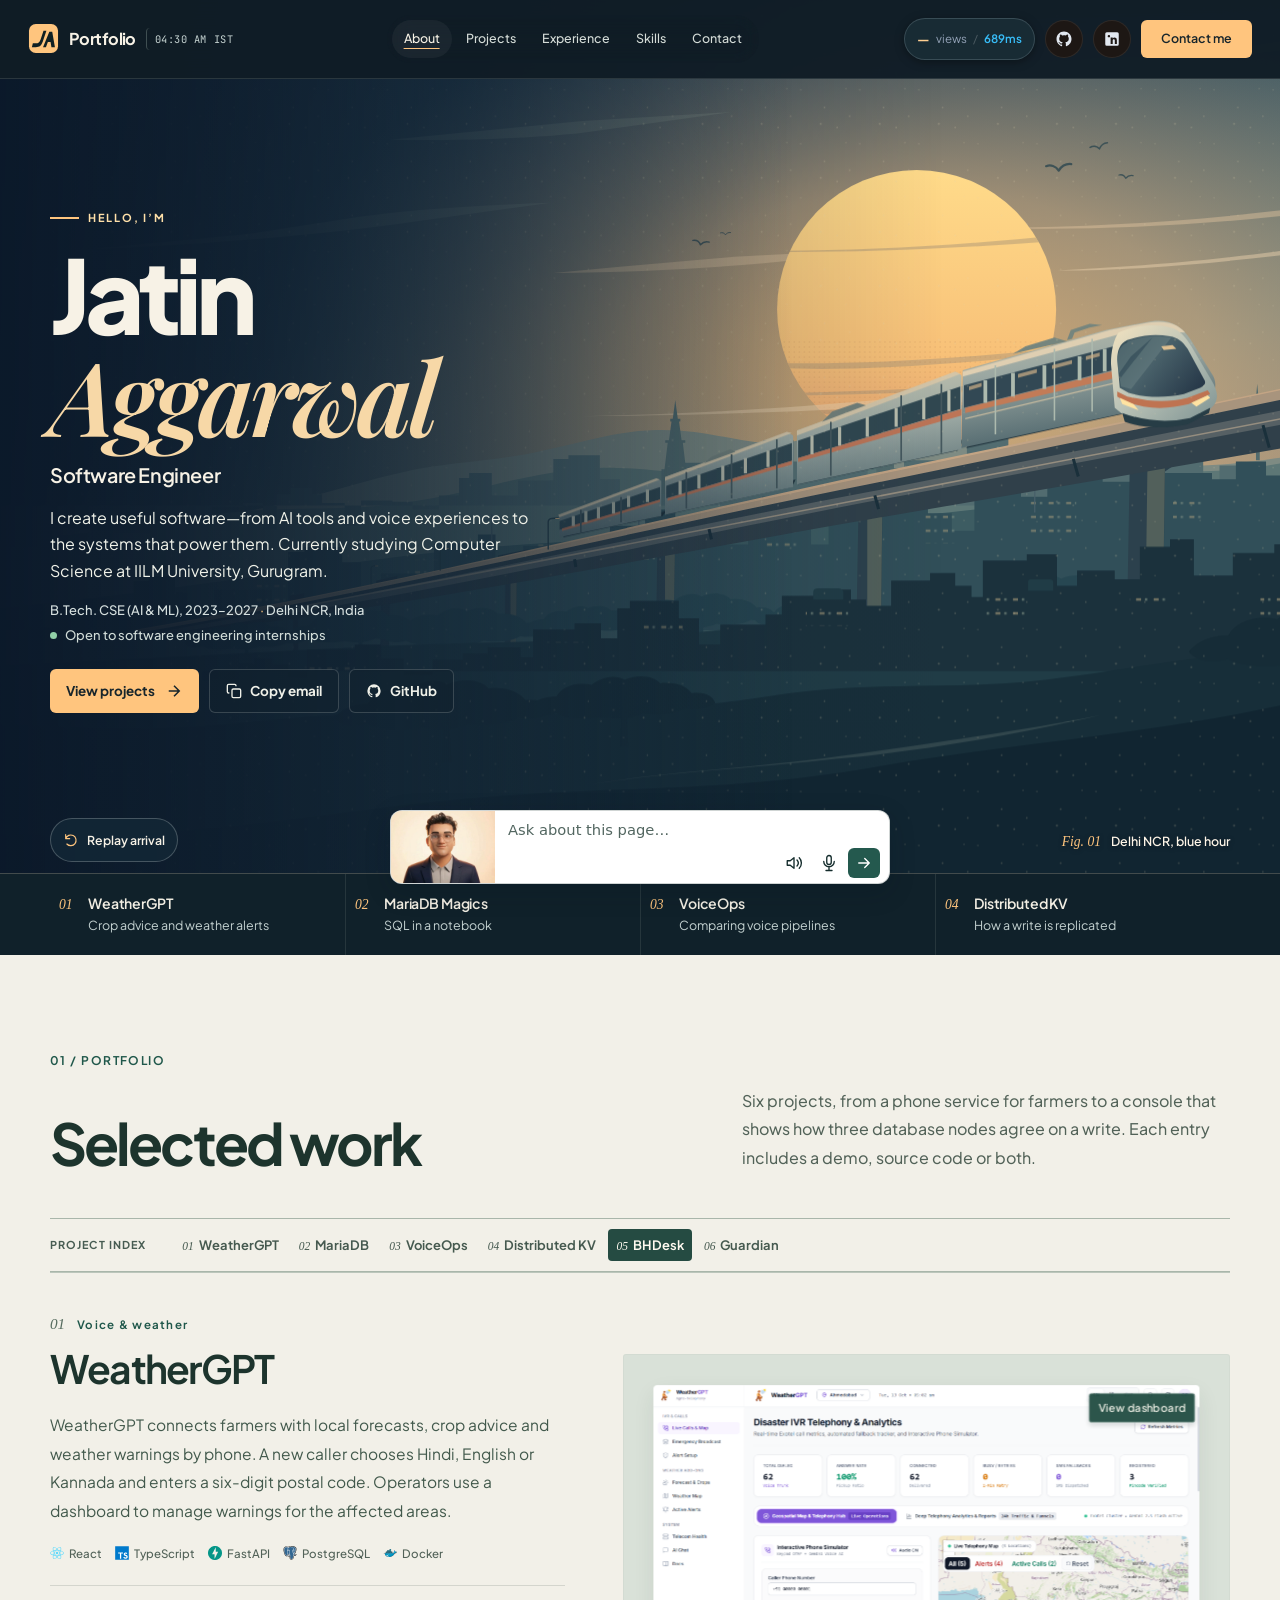
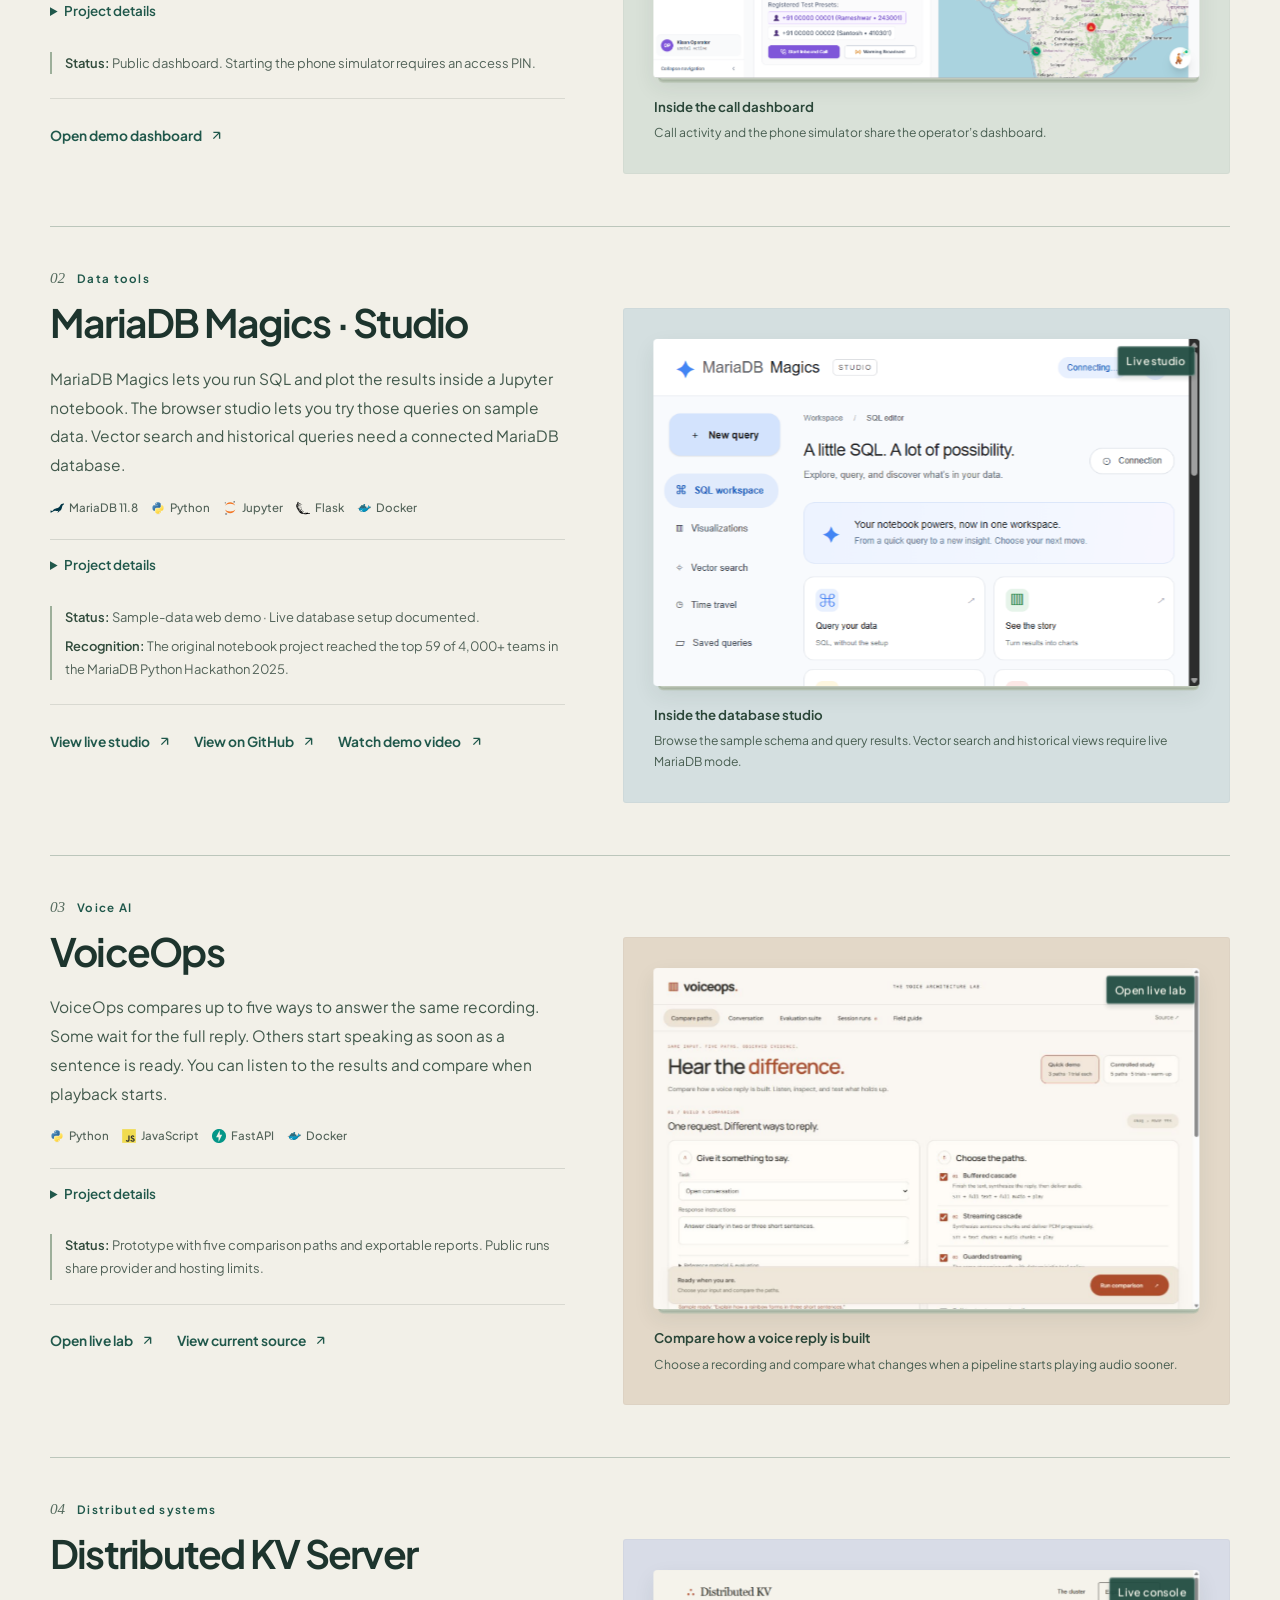
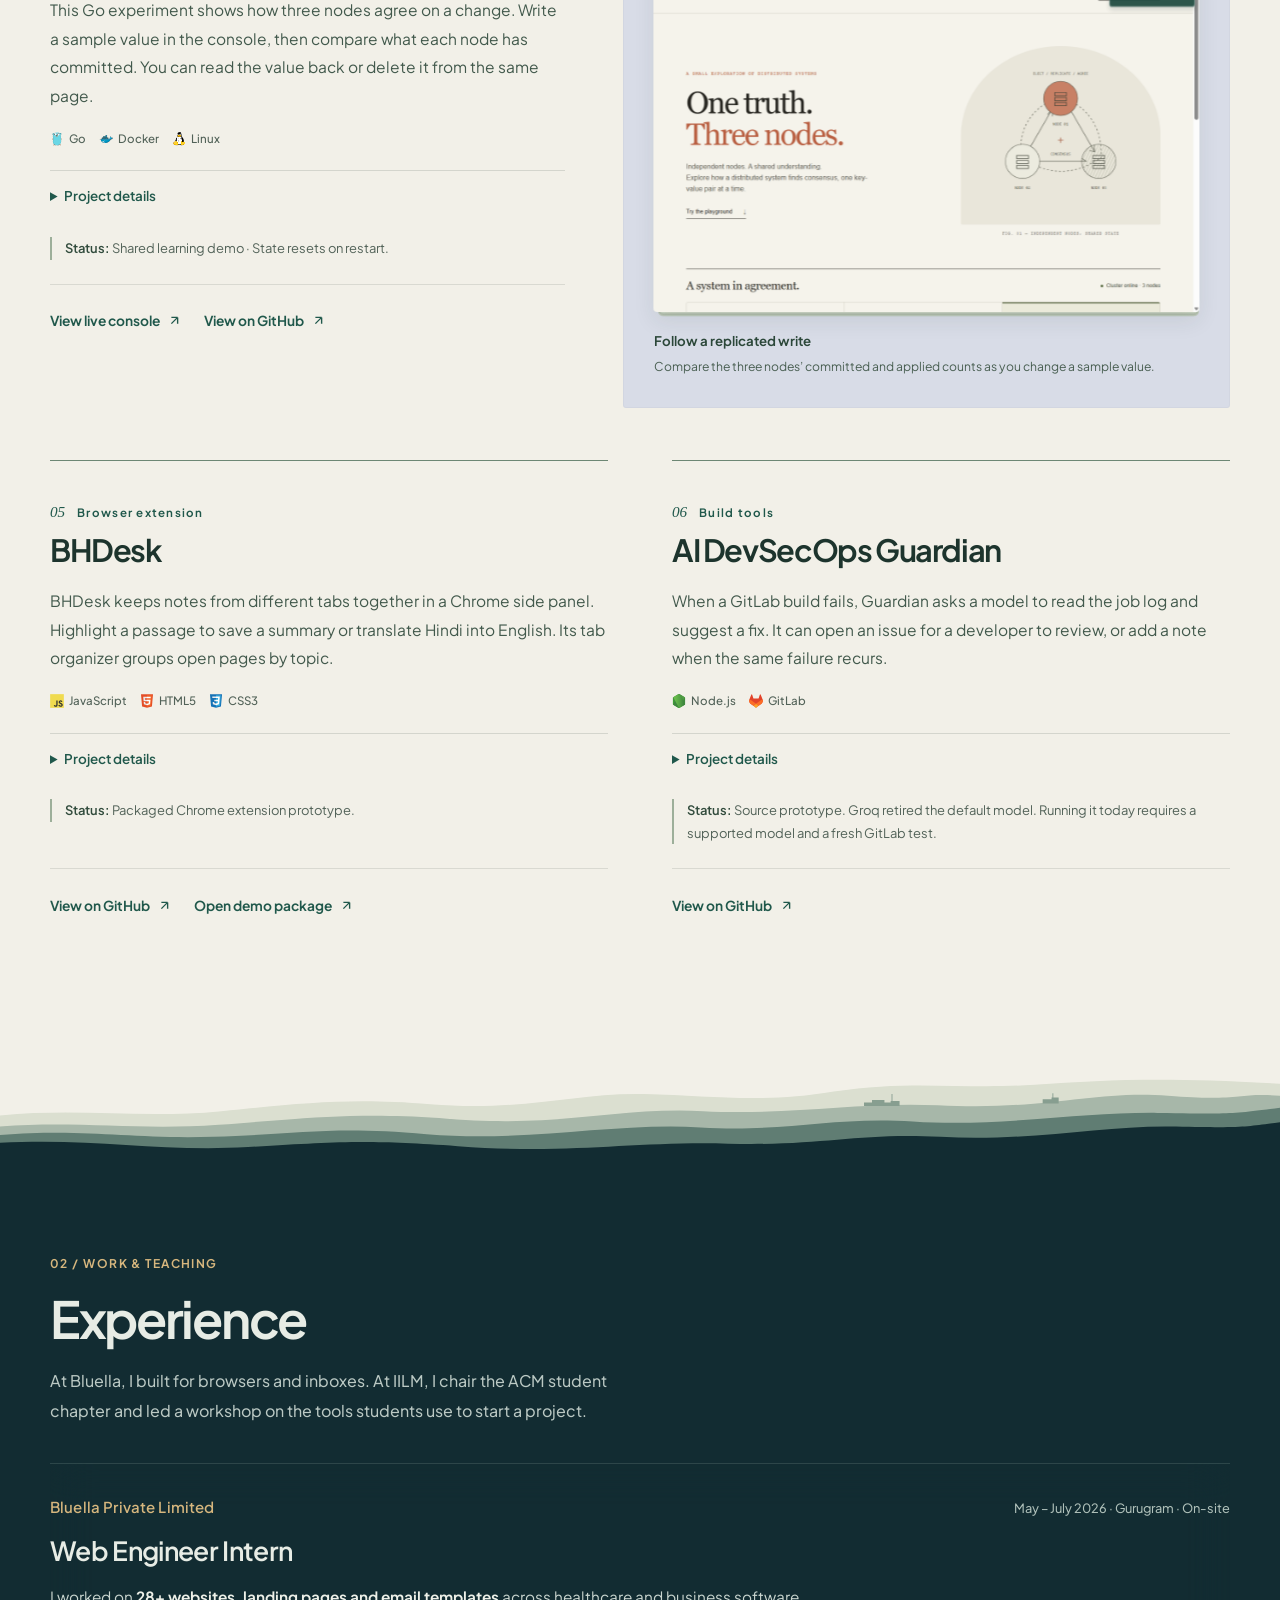
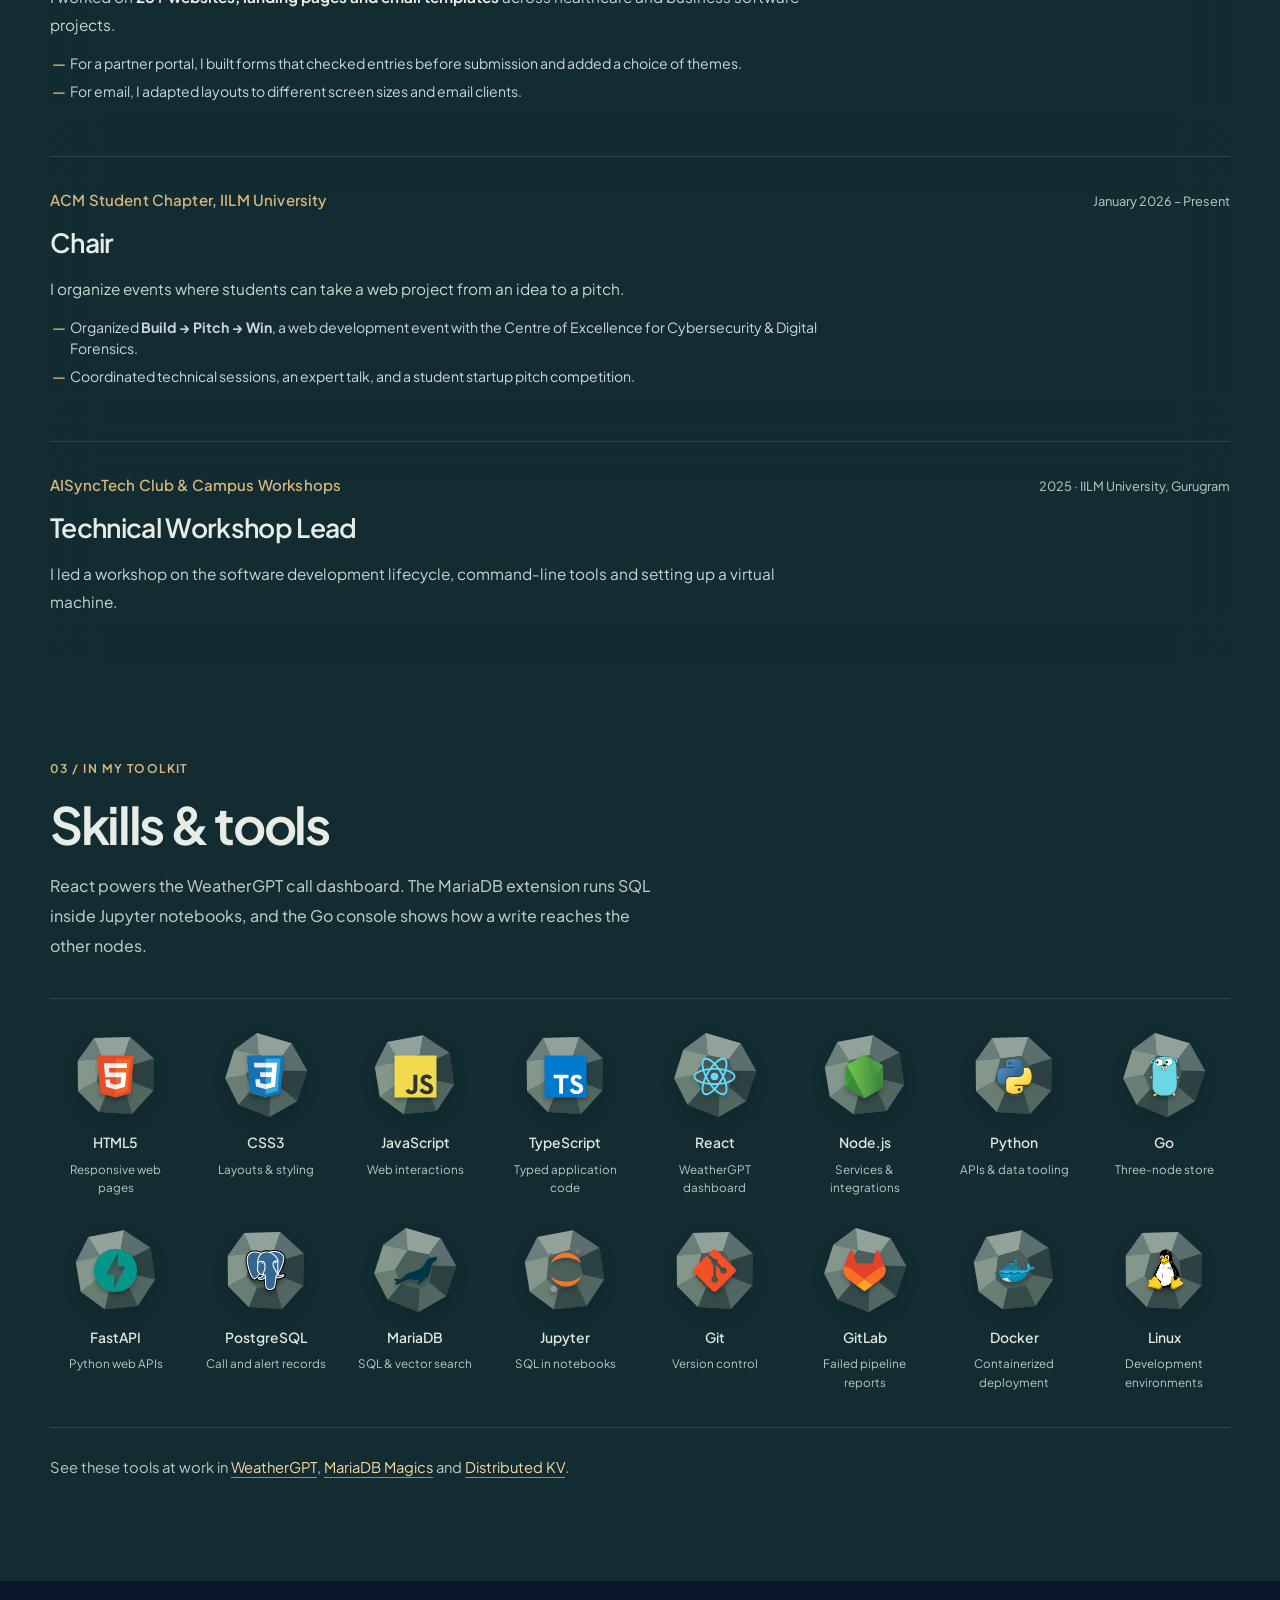
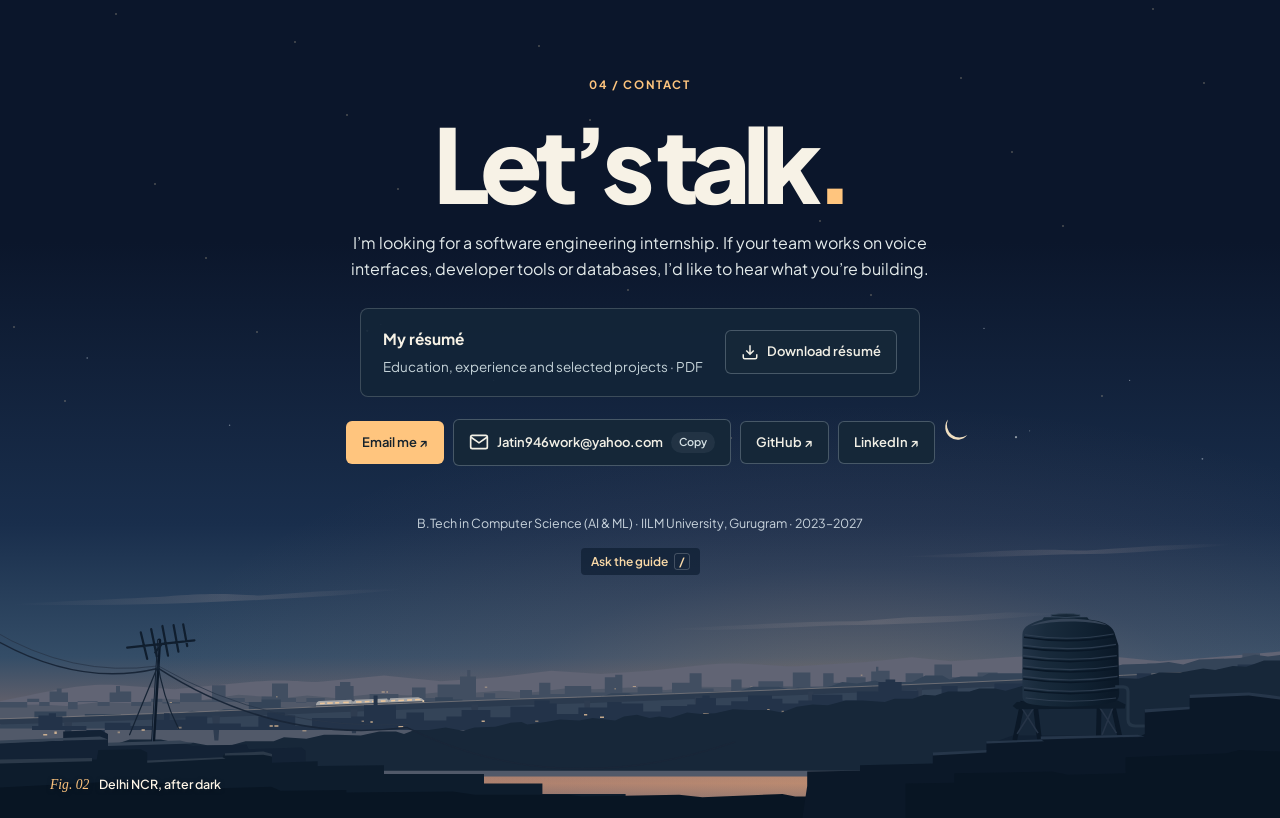
==== commit 605e7e52: "Restore the personal hero and animate the Metro arrival" ====
--- a/index.html
+++ b/index.html
@@ -3,7 +3,7 @@
 <head>
   <meta charset="UTF-8">
   <meta name="viewport" content="width=device-width, initial-scale=1.0">
-  <title>Engineering for people — Software portfolio</title>
+  <title>Software Engineer · Selected Work</title>
   <meta name="description" content="Software engineering work in voice interfaces and developer tools. Explore crop advisories by phone, SQL in Jupyter notebooks, and a three-node database experiment.">
   
   <link rel="preconnect" href="https://fonts.googleapis.com">
@@ -11,9 +11,9 @@
   <link href="https://fonts.googleapis.com/css2?family=Plus+Jakarta+Sans:wght@400;500;600;700;800&family=JetBrains+Mono:wght@400;500;600;700&family=Playfair+Display:ital,wght@1,500;1,600&display=swap" rel="stylesheet">
   
   <link rel="stylesheet" href="style.css?v=content_v12">
-  <link rel="preload" href="assets/scenes/blue-hour.svg?v=planes2" as="image" type="image/svg+xml">
-  <link rel="stylesheet" href="atmosphere.css?v=studio2">
-  <link rel="stylesheet" href="work.css?v=studio2">
+  <link rel="preload" href="assets/scenes/blue-hour.svg?v=arrival3" as="image" type="image/svg+xml">
+  <link rel="stylesheet" href="atmosphere.css?v=arrival1">
+  <link rel="stylesheet" href="work.css?v=arrival1">
 </head>
 <body class="palette-warm"><a class="skip-link" href="#projects">Skip to selected work</a>
 
@@ -160,23 +160,29 @@
     <div class="hero-scene" aria-hidden="true">
       <div class="hero-landscape"></div>
       <div class="hero-city"></div>
-      <div class="hero-metro"></div>
+      <div class="hero-metro">
+        <div class="hero-rail-print">
+          <div class="hero-train-runner"></div>
+        </div>
+      </div>
       <p class="scene-credit"><span>Fig. 01</span> Delhi NCR, blue hour</p>
     </div>
     <div class="hero-container hero-container-spacious">
       <div class="hero-editorial">
-        <div class="tag-row">
-          <span class="hero-byline" data-guide-ignore>Jatin Aggarwal</span>
-          <span class="kicker-tag">Software engineer <span aria-hidden="true">/</span> Delhi NCR</span>
-        </div>
-        
-        <h1 class="c4d-main-headline"><span class="hero-title-line">Engineering</span> <span class="hero-title-line hero-title-accent">for people<span class="name-stop">.</span></span></h1>
+        <div class="tag-row" data-guide-ignore>
+          <span class="kicker-tag">Hello, I’m</span>
+        </div>
+        <div class="hero-heading">
+          <h1 class="c4d-main-headline" data-guide-ignore><span class="hero-title-line">Jatin</span> <span class="hero-title-line hero-title-accent">Aggarwal</span></h1>
+          <div class="hero-role" data-guide-fact>Software Engineer</div>
+        </div>
 
         <p class="hero-subtext">
-          I build voice interfaces and developer tools. In WeatherGPT, farmers can use a phone menu for local forecasts and crop advice. On the other side of the call, operators can see which areas a warning covers and track call outcomes.
+          I create useful software—from AI tools and voice experiences to the systems that power them. Currently studying Computer Science at IILM University, Gurugram.
         </p>
 
         <div class="hero-badges-row">
+          <div class="hero-degree" data-guide-fact>B.Tech. CSE (AI &amp; ML), 2023–2027 <span aria-hidden="true">·</span> Delhi NCR, India</div>
           <div class="seeking-banner"><span>Open to software engineering internships</span>
           </div>
         </div>
@@ -198,6 +204,10 @@
       </div>
 
     </div>
+    <button class="scene-replay" type="button" data-guide-ignore hidden>
+      <svg viewBox="0 0 24 24" width="16" height="16" fill="none" stroke="currentColor" stroke-width="1.7" aria-hidden="true"><path d="M4 10a8 8 0 1 1 1.8 8M4 4v6h6" stroke-linecap="round" stroke-linejoin="round"/></svg>
+      Replay arrival
+    </button>
     </div>
     <nav class="proof-bar-fullwidth" aria-label="Featured project shortcuts">
       <a class="proof-card" href="#weather">
@@ -724,6 +734,6 @@
   <script src="local-guide-voice.js?v=conversation3" defer></script>
   <script src="page-guide.js?v=conversation3" defer></script>
   <script src="app.js?v=release3d1" defer></script>
-  <script src="studio.js?v=release3d1" defer></script>
+  <script src="studio.js?v=arrival1" defer></script>
 </body>
 </html>
--- a/atmosphere.css
+++ b/atmosphere.css
@@ -39,23 +39,23 @@
 .hero-scene, .hero-landscape, .hero-city, .hero-metro { position: absolute; inset: 0; pointer-events: none; }
 .hero-scene { z-index: -1; overflow: hidden; }
 .hero-landscape, .hero-city, .hero-metro { inset: -44px 0 0; background-position: 93% 58%; background-size: cover; background-repeat: no-repeat; }
-.hero-landscape { background-color: #142738; background-image: url("assets/scenes/blue-hour.svg?v=planes2"); }
+.hero-landscape { background-color: #142738; background-image: url("assets/scenes/blue-hour.svg?v=arrival3"); }
 .hero-city, .hero-metro { display: none; }
 /* A soft veil is confined to the text side of the jacket. */
 .hero-scene::before { content: ""; position: absolute; inset: 0; z-index: 1; pointer-events: none; background: linear-gradient(90deg, #0b192ae8 0%, #1123338c 31%, transparent 62%); }
 .hero-container.hero-container-spacious { width: min(1180px, calc(100% - 96px)); margin-inline: auto; }
 .hero-editorial { max-width: min(49vw, 620px); }
 .tag-row { flex-wrap: wrap; gap: .35rem .8rem; background: none; border: 0; padding: 0; box-shadow: none; margin: 0 0 19px; }
-.hero-byline { color: var(--ivory); font: 700 clamp(1rem, 1.4vw, 1.25rem)/1.35 var(--font-sans); letter-spacing: -.035em; }
 .kicker-tag { display: inline-flex; align-items: center; gap: .8em; padding: 0; color: #ffe0a9 !important; background: none !important; border: 0 !important; font: 700 .69rem/1.4 var(--font-sans) !important; letter-spacing: .16em !important; }
 .kicker-tag::before { content: ""; width: 29px; height: 2px; background: var(--apricot); }
-.kicker-tag span { color: #ad9275; }
-.c4d-main-headline { color: var(--ivory); font: 800 clamp(3.4rem, 7.45vw, 6.85rem)/1 var(--font-sans) !important; letter-spacing: -.058em; margin: 0 0 22px; }
+.c4d-main-headline { color: var(--ivory); font: 800 clamp(4.1rem, 8vw, 7.3rem)/.98 var(--font-sans) !important; letter-spacing: -.058em; margin: 0; }
 .hero-title-line { display: block; white-space: nowrap; }
 .hero-title-accent { color: #f7d8a7; font-family: var(--font-serif); font-style: italic; font-weight: 600; letter-spacing: -.045em; }
-.name-stop { color: var(--apricot); }
+.hero-role { margin: 16px 0; color: var(--ivory); font: 600 clamp(1.1rem, 1.55vw, 1.4rem)/1.4 var(--font-sans); letter-spacing: -.02em; }
 .hero-subtext { font-size: clamp(1rem, 1.25vw, 1.14rem); line-height: 1.65; color: #f0f2e9; max-width: 40ch; text-wrap: pretty; }
-.hero-badges-row { margin: 17px 0 0; }
+.hero-badges-row { display: grid; justify-items: start; gap: 6px; margin: 17px 0 0; }
+.hero-degree { color: #d6e0df; font: 500 .81rem/1.5 var(--font-sans); }
+.hero-degree span { color: var(--apricot); }
 .seeking-banner { padding: 0 !important; margin: 0; background: none !important; border: 0 !important; color: #d1dcd8 !important; font: 500 .81rem/1.4 var(--font-sans) !important; }
 .seeking-banner::before { content: ""; width: 7px; height: 7px; border-radius: 100%; background: #91cfa7; }
 .hero-button-group { gap: 10px; margin: 24px 0 0; }
@@ -64,6 +64,9 @@
 .btn-warm-secondary:hover, .btn-hero-ghost:hover { color: white; border-color: #f4d6a9a6; background: #1d313d; }
 .scene-credit { position: absolute; z-index: 2; right: max(3.5%, calc((100% - 1180px)/2)); bottom: 23px; display: flex; gap: 10px; align-items: baseline; color: #fff6e8; font: 550 .78rem/1.4 var(--font-sans); text-shadow: 0 1px 4px #101c27; }
 .scene-credit span { color: var(--apricot); font: italic .85rem/1 Georgia, serif; }
+.scene-replay { display: none; position: absolute; left: max(48px, calc((100% - 1180px)/2)); bottom: 11px; z-index: 2; align-items: center; gap: 8px; min-height: 44px; padding: 4px 12px; border: 1px solid #bec8c74d; border-radius: 30px; background: #132635ed; color: var(--ivory); font: 600 .77rem/1.2 var(--font-sans); cursor: pointer; }
+.scene-replay svg { color: var(--apricot); }
+.scene-replay:is(:hover, :focus-visible) { background: #243b48; border-color: var(--apricot); }
 .proof-bar-fullwidth { counter-reset: entry; width: 100%; max-width: none; margin: 0; gap: 0; padding: 0 max(32px, calc((100vw - 1180px)/2)) !important; border: 0 !important; border-top: 1px solid #d7c8ae40 !important; border-radius: 0 !important; background: #10212a !important; }
 .proof-card { counter-increment: entry; position: relative; background: none; color: inherit; text-decoration: none; border: 0 !important; border-radius: 0; padding: 19px 12px 19px 38px !important; gap: 1px; box-shadow: none; backdrop-filter: none; -webkit-backdrop-filter: none; }
 .proof-card + .proof-card { border-left: 1px solid #c7d1c51f !important; }
@@ -111,8 +114,11 @@
 
 /* Motion follows the reader; nothing requires an animation to be legible. */
 @media (prefers-reduced-motion: no-preference) {
-  .motion-ready .hero-title-line { animation: sectionArrival .55s cubic-bezier(.22,.72,.28,1) backwards; }
-  .motion-ready .hero-title-accent { animation-delay: 70ms; }
+  .motion-ready .hero-title-line { transform-origin: left bottom; animation: nameArrival .94s cubic-bezier(.16,.8,.24,1) backwards; }
+  .motion-ready .hero-title-accent { animation-delay: .14s; }
+  .motion-ready .hero-role { animation: roleArrival .7s .24s ease-out backwards; }
+  .motion-ready .kicker-tag::before { transform-origin: left; animation: greetingRule .7s ease-out backwards; }
+  .motion-ready .scene-replay:not([hidden]) { display: inline-flex; }
   .motion-ready .scroll-reveal.is-visible { animation: sectionArrival .5s cubic-bezier(.22,.72,.28,1) backwards; animation-delay: var(--reveal-delay, 0s); }
   .motion-ready .scroll-reveal:focus-within { opacity: 1; translate: none; animation: none; }
   .skill-gem { animation: gemFloat 7s ease-in-out infinite; animation-play-state: paused; }
@@ -123,15 +129,40 @@
 @media (prefers-reduced-motion: no-preference) {
   .motion-ready .hero-landscape, .motion-ready .hero-metro { inset: -24px; transform-origin: 76% 49%; }
   .motion-ready .hero-landscape {
-    background-image: url("assets/scenes/blue-hour.svg?v=planes2#skyline");
+    background-image: url("assets/scenes/blue-hour.svg?v=arrival3#skyline");
     transform: translate3d(0, var(--sky-offset, 0px), 0);
     animation: sceneSettle 3s cubic-bezier(.18,.72,.24,1) both;
   }
   .motion-ready .hero-metro {
-    display: block; background-image: url("assets/scenes/blue-hour.svg?v=planes2#metro");
+    display: block; container-type: size;
     transform: translate3d(var(--rail-x, 0px), var(--rail-y, 0px), 0);
     --entry-scale: 1.055; animation: sceneSettle 3s cubic-bezier(.18,.72,.24,1) both;
   }
+  /* Match the skyline's cover crop. One artboard keeps the train on the rails at every size. */
+  .hero-rail-print {
+    position: absolute;
+    left: 93%; top: 58%;
+    width: max(100cqw, calc(100cqh * 1600 / 760));
+    aspect-ratio: 1600 / 760;
+    transform: translate(-93%, -58%);
+    background: url("assets/scenes/blue-hour.svg?v=arrival3#viaduct") center / 100% 100% no-repeat;
+  }
+  .hero-train-runner, .hero-rail-print::after { position: absolute; inset: 0; }
+  .hero-train-runner {
+    background: url("assets/scenes/blue-hour.svg?v=arrival3#carriages") center / 100% 100% no-repeat;
+    transform-origin: 50% 65%;
+    animation: metroArrival 3.1s cubic-bezier(.33,.05,.23,1) both;
+  }
+  .hero-rail-print::after {
+    content: "";
+    background: url("assets/scenes/blue-hour.svg?v=arrival3#foreground") center / 100% 100% no-repeat;
+  }
+  .hero-scene:not(.scene-in-view) .hero-train-runner,
+  .motion-suspended .hero-train-runner { animation-play-state: paused; }
+}
+@keyframes metroArrival {
+  from { transform: scale(.46); }
+  to { transform: scale(1); }
 }
 @media (min-width: 900px) and (prefers-reduced-motion: no-preference) {
   .motion-ready .broad-col-media { translate: 0 var(--media-drift, 0px); }
@@ -153,12 +184,12 @@
   }
   /* Compensate for perspective magnification so all three prints register at rest. */
   .motion-ready .hero-landscape {
-    background-image: url("assets/scenes/blue-hour.svg?v=planes2#sky");
+    background-image: url("assets/scenes/blue-hour.svg?v=arrival3#sky");
     transform: translate3d(0, var(--sky-offset, 0px), calc(var(--hero-lens) * -.18)) scale(1.18);
   }
   .motion-ready .hero-city {
     display: block;
-    background-image: url("assets/scenes/blue-hour.svg?v=planes2#city");
+    background-image: url("assets/scenes/blue-hour.svg?v=arrival3#city");
     transform: translate3d(0, calc(var(--sky-offset, 0px) * .28), calc(var(--hero-lens) * .025))
       scale(.975) rotateY(calc(var(--view-x, 0) * -.2deg));
     --entry-scale: 1.035; animation: sceneSettle 3s cubic-bezier(.18,.72,.24,1) both;
@@ -179,6 +210,12 @@
 }
 
 @keyframes sceneSettle { from { scale: var(--entry-scale, 1.025); } to { scale: 1; } }
+@keyframes nameArrival {
+  from { opacity: .22; transform: translateY(.48em) rotate(2deg); clip-path: inset(0 -.18em 92% -.18em); }
+  to { opacity: 1; transform: none; clip-path: inset(-.2em -.18em -.3em -.18em); }
+}
+@keyframes roleArrival { from { opacity: .35; transform: translateX(-14px); } to { opacity: 1; transform: none; } }
+@keyframes greetingRule { from { transform: scaleX(0); } to { transform: scaleX(1); } }
 @keyframes sectionArrival { from { opacity: .85; translate: 0 8px; } to { opacity: 1; translate: 0 0; } }
 @keyframes gemFloat { 50% { translate: 0 -2px; } }
 .metric-count { font-variant-numeric: tabular-nums; }
@@ -243,15 +280,19 @@
   .hero-editorial > * { grid-column: 2; }
   .tag-row { grid-row: 1; flex-direction: column; align-items: flex-start; margin: 0 0 14px; }
   .kicker-tag { font-size: .62rem !important; }
-  .c4d-main-headline { grid-row: 2; min-inline-size: 0; font-size: clamp(2.7rem, 15vw, 5.6rem) !important; margin: 0; }
+  .hero-heading { grid-row: 2; min-width: 0; }
+  .c4d-main-headline { font-size: clamp(3.4rem, 16.5vw, 5.7rem) !important; }
+  .hero-role { margin: 12px 0 4px; }
   .hero-subtext { grid-row: 4; font-size: .96rem; max-width: 41ch; margin-top: 15px; }
   .hero-badges-row { grid-row: 5; margin-top: 12px; }
   .seeking-banner { margin: 0; font-size: .76rem !important; }
   .hero-button-group { grid-row: 6; gap: 8px; margin-top: 17px; }
   .btn-warm-primary, .btn-warm-secondary, .btn-hero-ghost { font-size: .77rem; padding: 11px 12px; }
   .hero-scene { grid-area: 3 / 1 / 4 / -1; position: relative; inset: auto; z-index: 0; width: 100%; height: clamp(166px, 39vw, 245px); margin-top: 7px; }
+  .scene-replay { grid-area: 3 / 2; position: relative; inset: auto; align-self: end; justify-self: start; margin-bottom: 2px; padding-inline: 9px; font-size: .68rem; }
   .hero-landscape, .hero-metro { inset: 0; background-size: auto 148%; background-position: 94% 64%; }
   .motion-ready .hero-landscape, .motion-ready .hero-metro { inset: -12px; --entry-scale: 1.022; }
+  .hero-rail-print { left: 94%; top: 64%; width: calc(148cqh * 1600 / 760); transform: translate(-94%, -64%); }
   .hero-scene::before { display: none; }
   .hero-scene::after { content: ""; position: absolute; inset: -1px 0; background: linear-gradient(#142738 0%, #14273800 22%, #14273800 74%, #142738 100%); }
   .scene-credit { font-size: .68rem; bottom: 11px; right: 15px; }
--- a/work.css
+++ b/work.css
@@ -462,6 +462,53 @@
 
 #projects .preview-media-link:focus-visible {
   outline-offset: -4px;
+}
+
+/* Each print settles onto its mat, then its caption comes up below it. */
+@media (prefers-reduced-motion: no-preference) {
+  .motion-ready #projects .broad-col-media.scroll-reveal {
+    animation: none;
+  }
+
+  .motion-ready #projects .broad-col-media.scroll-reveal:not(.is-visible, :focus-within) .preview-media-frame {
+    translate: 0 34px;
+    rotate: x 9deg;
+    scale: .92;
+  }
+
+  .motion-ready #projects .broad-col-media.is-visible .preview-media-frame {
+    animation: mountPrint .9s cubic-bezier(.19,.74,.22,1);
+  }
+
+  .motion-ready #projects .broad-col-media.is-visible .preview-media-caption {
+    animation: printCaption .55s .12s ease-out backwards;
+  }
+
+  /* Focus can arrive partway through an entrance. Finish its active animation immediately. */
+  .motion-ready #projects .broad-col-media:focus-within .preview-media-frame,
+  .motion-ready #projects .broad-col-media:focus-within .preview-media-caption {
+    animation-duration: 0s;
+    animation-delay: 0s;
+  }
+
+  .motion-ready #stack .skill-item.scroll-reveal.is-visible {
+    animation: toolArrival .62s var(--reveal-delay, 0s) cubic-bezier(.18,.72,.26,1) backwards;
+  }
+}
+
+@keyframes mountPrint {
+  from { translate: 0 34px; rotate: x 9deg; scale: .92; }
+  to { translate: 0 0; rotate: x 0deg; scale: 1; }
+}
+
+@keyframes printCaption {
+  from { opacity: .48; translate: 0 12px; }
+  to { opacity: 1; translate: 0 0; }
+}
+
+@keyframes toolArrival {
+  from { opacity: .55; translate: 0 20px; scale: .93; }
+  to { opacity: 1; translate: 0 0; scale: 1; }
 }
 
 /* Full-width petrol fields retain the established content widths and order. */
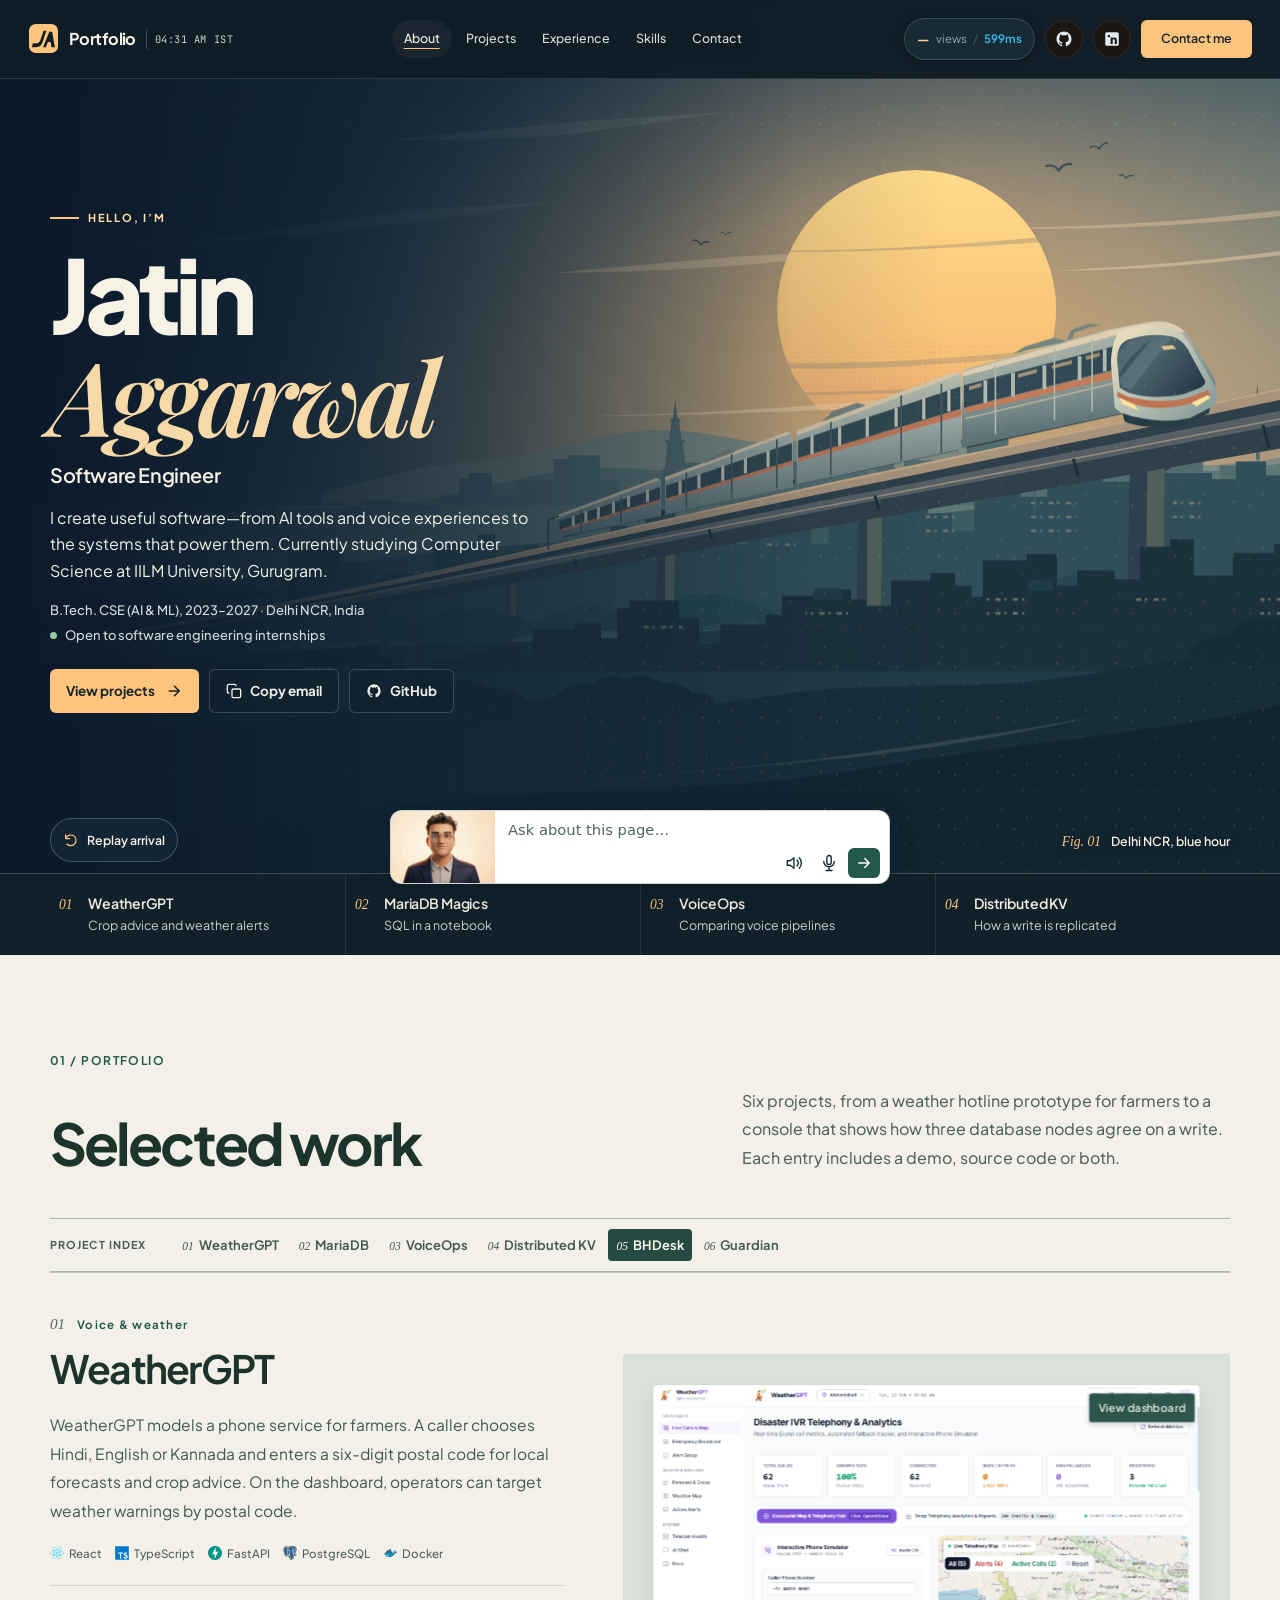
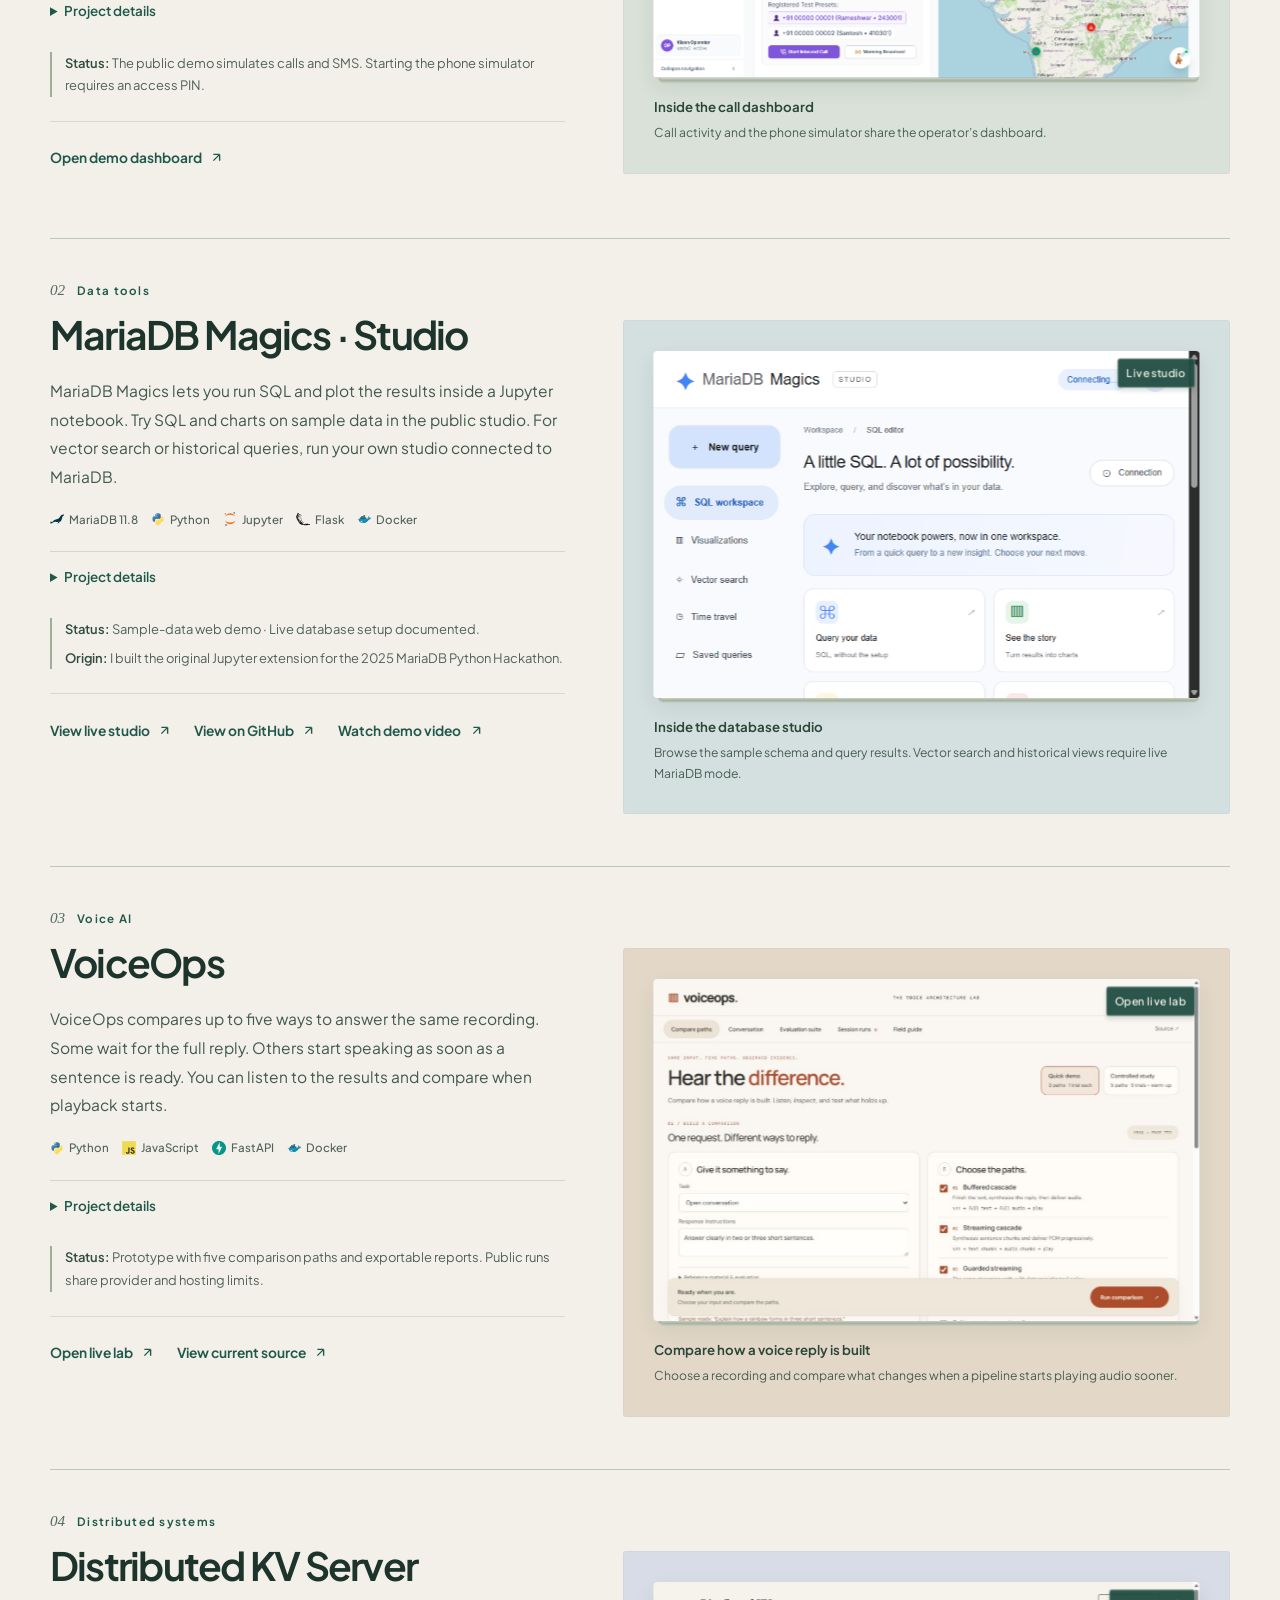
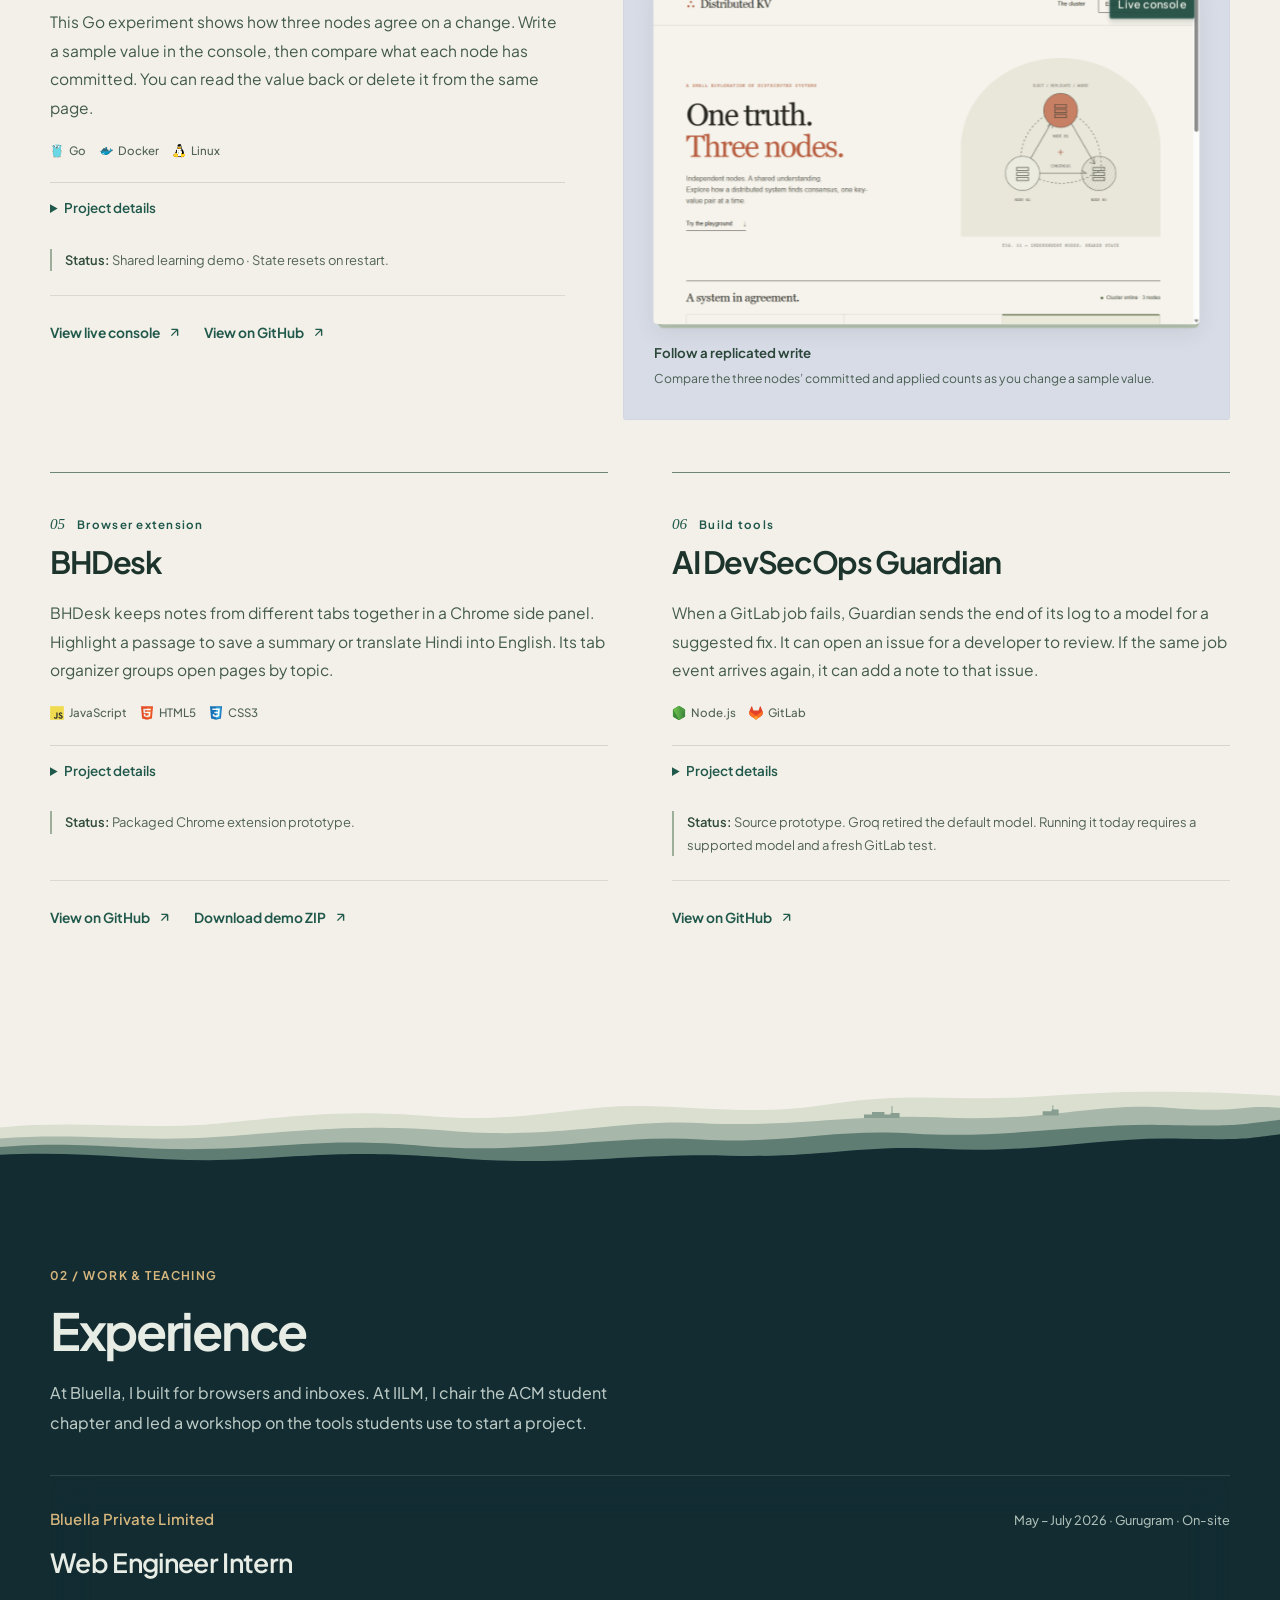
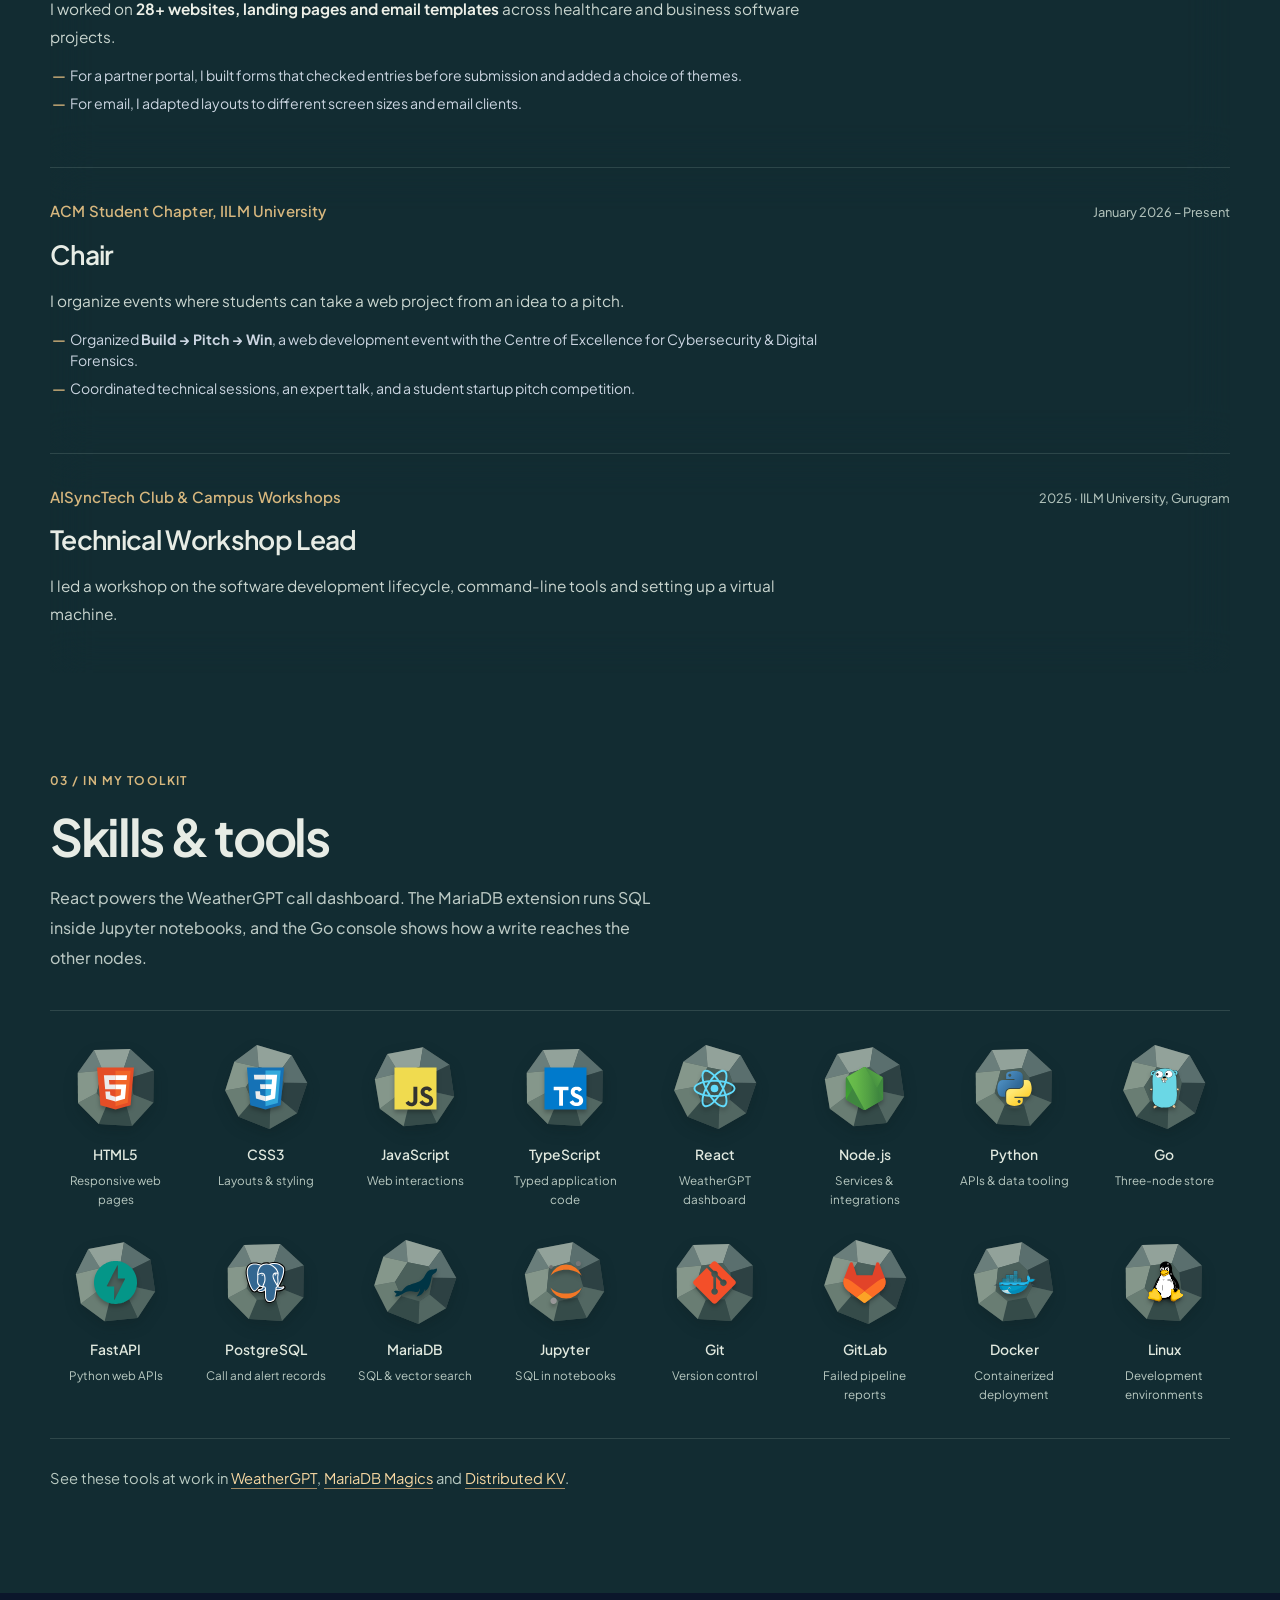
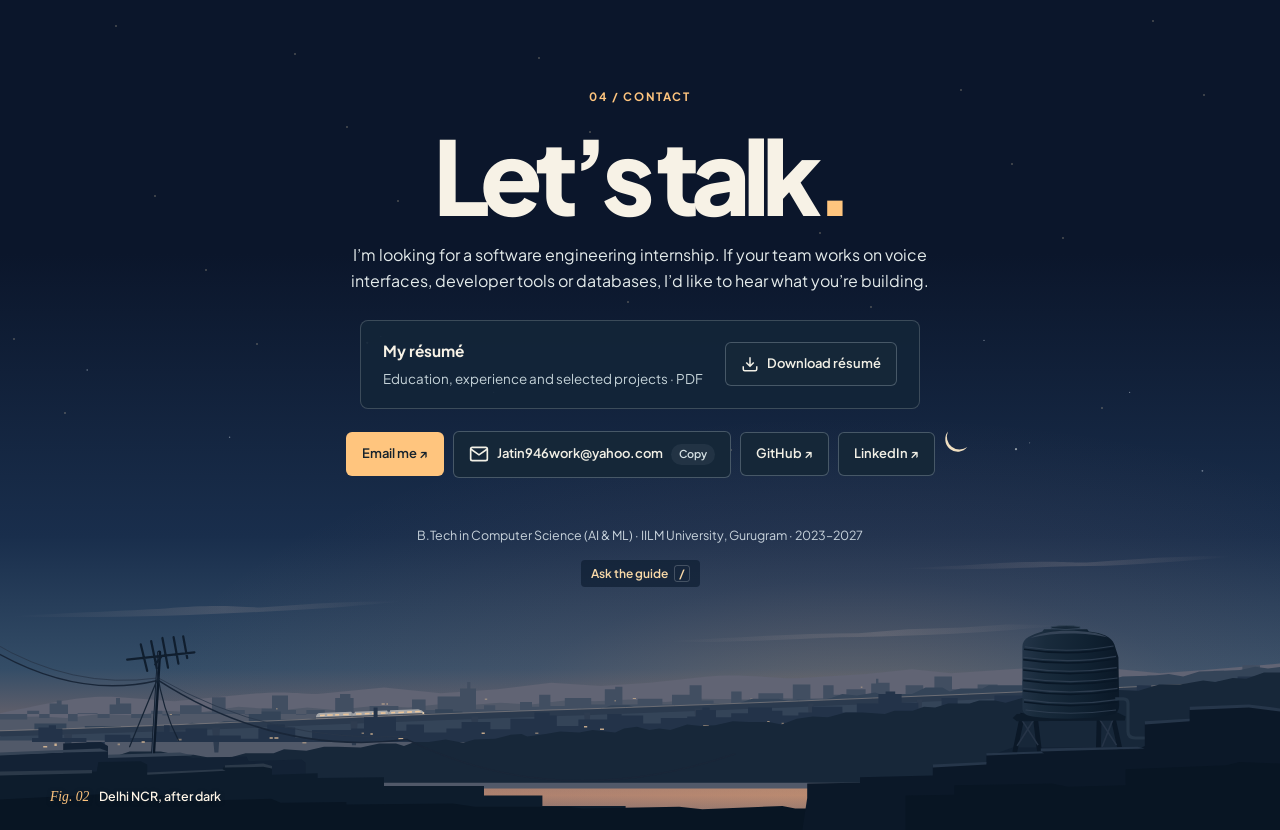
==== commit 4b984713: "Verify project descriptions and repair portfolio and resume links" ====
--- a/index.html
+++ b/index.html
@@ -109,7 +109,7 @@
                   <span>GITHUB ACTIVITY</span>
                 </div>
                 <div class="popover-row">
-                  <span class="popover-label">Latest Commit:</span>
+                  <span class="popover-label">Latest featured commit:</span>
                   <a href="https://github.com/Jatin2567/DistributedKvServer" target="_blank" rel="noreferrer" class="popover-val popover-link" id="popoverGithubCommit">View repository</a>
                 </div>
                 <div class="popover-row">
@@ -236,7 +236,7 @@
       <div class="section-title-box">
         <span class="accent-sub">01 / Portfolio</span>
         <h2 class="section-lead-title">Selected work</h2>
-        <p class="section-lead-desc">Six projects, from a phone service for farmers to a console that shows how three database nodes agree on a write. Each entry includes a demo, source code or both.</p>
+        <p class="section-lead-desc">Six projects, from a weather hotline prototype for farmers to a console that shows how three database nodes agree on a write. Each entry includes a demo, source code or both.</p>
       </div>
 
       <nav class="work-reader" aria-label="Jump to a project">
@@ -263,7 +263,7 @@
             <!-- Left Column: Architectural Breakdown & Technical Scope -->
             <div class="broad-col-content">
               <h3 class="card-headline">WeatherGPT</h3>
-              <p class="card-body-text">WeatherGPT connects farmers with local forecasts, crop advice and weather warnings by phone. A new caller chooses Hindi, English or Kannada and enters a six-digit postal code. Operators use a dashboard to manage warnings for the affected areas.</p>
+              <p class="card-body-text">WeatherGPT models a phone service for farmers. A caller chooses Hindi, English or Kannada and enters a six-digit postal code for local forecasts and crop advice. On the dashboard, operators can target weather warnings by postal code.</p>
               <div class="card-stack-row">
                 <span class="card-stack-pill"><img src="assets/skills/react.svg" alt="" width="14" height="14" loading="lazy" decoding="async"> React</span>
                 <span class="card-stack-pill"><img src="assets/skills/typescript.svg" alt="" width="14" height="14" loading="lazy" decoding="async"> TypeScript</span>
@@ -276,13 +276,13 @@
                 <ul class="item-bullet-list">
                   <li>The keypad menu offers today’s weather, crop advice and a seven-day forecast. Weather lookups use Open-Meteo.</li>
                   <li>The advisory uses the selected crop and local weather to suggest when to irrigate or spray.</li>
-                  <li>A separate, PIN-protected voice assistant takes spoken questions about weather and farming.</li>
-                  <li>Operators can target alerts by postal code. Outbound calls and SMS are simulated unless live delivery is configured and enabled.</li>
+                  <li>Option 4 in the <a href="https://weathergpt.duckdns.org/docs" target="_blank" rel="noreferrer">phone menu</a> opens a voice assistant for spoken questions about weather and farming.</li>
+                  <li>The public dispatch queue shows call retries and SMS fallbacks. The project lists delivery through phone carriers as still in development.</li>
                 </ul>
               </details>
 
               <div class="project-meta-box">
-                <div class="meta-entry"><strong>Status:</strong> Public dashboard. Starting the phone simulator requires an access PIN.</div>
+                <div class="meta-entry"><strong>Status:</strong> The public demo simulates calls and SMS. Starting the phone simulator requires an access PIN.</div>
 
               </div>
 
@@ -324,7 +324,7 @@
             <!-- Left Column: Architectural Breakdown & Technical Scope -->
             <div class="broad-col-content">
               <h3 class="card-headline">MariaDB Magics · Studio</h3>
-              <p class="card-body-text">MariaDB Magics lets you run SQL and plot the results inside a Jupyter notebook. The browser studio lets you try those queries on sample data. Vector search and historical queries need a connected MariaDB database.</p>
+              <p class="card-body-text">MariaDB Magics lets you run SQL and plot the results inside a Jupyter notebook. Try SQL and charts on sample data in the public studio. For vector search or historical queries, run your own studio connected to MariaDB.</p>
               <div class="card-stack-row">
                 <span class="card-stack-pill"><img src="assets/skills/mariadb.svg" alt="" width="14" height="14" loading="lazy" decoding="async"> MariaDB 11.8</span>
                 <span class="card-stack-pill"><img src="assets/skills/python.svg" alt="" width="14" height="14" loading="lazy" decoding="async"> Python</span>
@@ -337,14 +337,14 @@
                 <ul class="item-bullet-list">
                   <li>The public studio runs SQL and charts against an in-memory SQLite sample dataset. You can browse the schema, export CSV results and save queries in your browser.</li>
                   <li>With a live MariaDB connection, the studio uses native vector functions to find similar records. These operations are unavailable in sample-data mode.</li>
-                  <li>Historical queries use a system-versioned table and FOR SYSTEM_TIME AS OF TIMESTAMP. The setup guide explains how to run this mode with your own database.</li>
-                  <li>The original Jupyter extension provides four commands: %mariadb, %mariadb_plot, %mariadb_time and %mariadb_vector, covering SQL, charts, time-based analysis and vector search.</li>
+                  <li>Historical queries use a system-versioned table and FOR SYSTEM_TIME AS OF TIMESTAMP. The <a href="https://mariadb-magics-studio.onrender.com/docs" target="_blank" rel="noreferrer">studio setup guide</a> explains how to run this mode with your own database.</li>
+                  <li>In Jupyter, connect with %mariadb_connect. Then use %mariadb for SQL, %mariadb_plot for charts, %mariadb_time for time-based analysis or %mariadb_vector for vector search.</li>
                 </ul>
               </details>
 
               <div class="project-meta-box">
                 <div class="meta-entry"><strong>Status:</strong> Sample-data web demo · Live database setup documented.</div>
-                <div class="meta-entry"><strong>Recognition:</strong> The original notebook project reached the top 59 of 4,000+ teams in the MariaDB Python Hackathon 2025.</div>
+                <div class="meta-entry"><strong>Origin:</strong> I built the original Jupyter extension for the 2025 MariaDB Python Hackathon.</div>
 
               </div>
 
@@ -407,7 +407,7 @@
                   <li>Each path uses the same recording, prompt and providers. Two paths change just one step so you can isolate the wait for text or for audio.</li>
                   <li>The timing report separates events on the server from the moment the browser schedules the first audio for playback.</li>
                   <li>You can check whether a reply contains an expected fact or JSON field, or whether it requested an allowed simulated action.</li>
-                  <li>Export a comparison as JSON or CSV. In the conversation view, you can ask a follow-up or interrupt a reply.</li>
+                  <li>Run the built-in evaluation suite, export the results as JSON or CSV, and compare reports across releases. In the conversation view, you can ask a follow-up or interrupt a reply.</li>
                 </ul>
               </details>
 
@@ -531,7 +531,7 @@
               <li>The tab organizer uses titles and URLs to group open tabs by topic.</li>
               <li>These features use Chrome’s built-in AI APIs. A compatible browser and device may need to download the models first.</li>
             </ul>
-            <div class="meta-entry"><strong>Try it:</strong> Unzip the demo, then use Chrome’s “Load unpacked” option to select the Project folder.</div>
+            <div class="meta-entry"><strong>Try it:</strong> Download and unzip the demo. In Chrome’s Extensions settings, turn on Developer mode, choose “Load unpacked” and select the Project folder.</div>
           </details>
 
           <div class="project-meta-box">
@@ -544,8 +544,8 @@
               <span>View on GitHub</span>
               <svg width="15" height="15" viewBox="0 0 24 24" fill="none" stroke="currentColor" stroke-width="2.2"><path d="M7 17L17 7M17 7H7M17 7V17"/></svg>
             </a>
-            <a href="https://github.com/Jatin2567/BHDesk/blob/main/demo/BHDesk.zip" target="_blank" rel="noopener noreferrer" class="warm-link">
-              <span>Open demo package</span>
+            <a href="https://raw.githubusercontent.com/Jatin2567/BHDesk/main/demo/BHDesk.zip" class="warm-link">
+              <span>Download demo ZIP</span>
               <svg width="15" height="15" viewBox="0 0 24 24" fill="none" stroke="currentColor" stroke-width="2.2"><path d="M7 17L17 7M17 7H7M17 7V17"/></svg>
             </a>
           </div>
@@ -558,7 +558,7 @@
           </div>
 
           <h3 class="card-headline">AI DevSecOps Guardian</h3>
-          <p class="card-body-text">When a GitLab build fails, Guardian asks a model to read the job log and suggest a fix. It can open an issue for a developer to review, or add a note when the same failure recurs.</p>
+          <p class="card-body-text">When a GitLab job fails, Guardian sends the end of its log to a model for a suggested fix. It can open an issue for a developer to review. If the same job event arrives again, it can add a note to that issue.</p>
           <div class="card-stack-row">
             <span class="card-stack-pill"><img src="assets/skills/nodejs.svg" alt="" width="14" height="14" loading="lazy" decoding="async"> Node.js</span>
             <span class="card-stack-pill"><img src="assets/skills/gitlab.svg" alt="" width="14" height="14" loading="lazy" decoding="async"> GitLab</span>
@@ -567,8 +567,8 @@
             <summary>Project details</summary>
             <ul class="item-bullet-list">
               <li>A GitLab job event triggers a log lookup. Guardian sends the tail of a failed job’s log to a model hosted by Groq for a possible cause and suggested next step.</li>
-              <li>Rules can flag a successful job for analysis too. For example, the log may mention a deprecated dependency or repeated warnings.</li>
-              <li>Guardian uses SQLite to recognize repeat findings and link them to an existing GitLab issue. A developer reviews the suggestion and makes any code changes.</li>
+              <li>The source includes rules for spotting deprecated dependencies and repeated warnings in successful job logs.</li>
+              <li>SQLite records the issue linked to a job event and its log excerpt. A developer reviews the suggestion and decides whether to change the code.</li>
             </ul>
           </details>
 
@@ -693,7 +693,7 @@
           <strong>My résumé</strong>
           <span>Education, experience and selected projects · PDF</span>
         </div>
-        <a href="assets/Jatin-Aggarwal-Resume.pdf" class="btn-warm-outline" download="Engineering-Resume.pdf" aria-label="Download my résumé as a PDF">
+        <a href="assets/Jatin-Aggarwal-Resume.pdf?v=20261105" class="btn-warm-outline" download="Engineering-Resume.pdf" aria-label="Download my résumé as a PDF">
           <svg width="18" height="18" viewBox="0 0 24 24" fill="none" stroke="currentColor" stroke-width="2" aria-hidden="true"><path d="M21 15v4a2 2 0 0 1-2 2H5a2 2 0 0 1-2-2v-4"/><path d="m7 10 5 5 5-5M12 15V3"/></svg>
           <span>Download résumé</span>
         </a>
@@ -733,7 +733,7 @@
   <script src="page-knowledge.js?v=release3d1" defer></script>
   <script src="local-guide-voice.js?v=conversation3" defer></script>
   <script src="page-guide.js?v=conversation3" defer></script>
-  <script src="app.js?v=release3d1" defer></script>
+  <script src="app.js?v=links1" defer></script>
   <script src="studio.js?v=arrival1" defer></script>
 </body>
 </html>
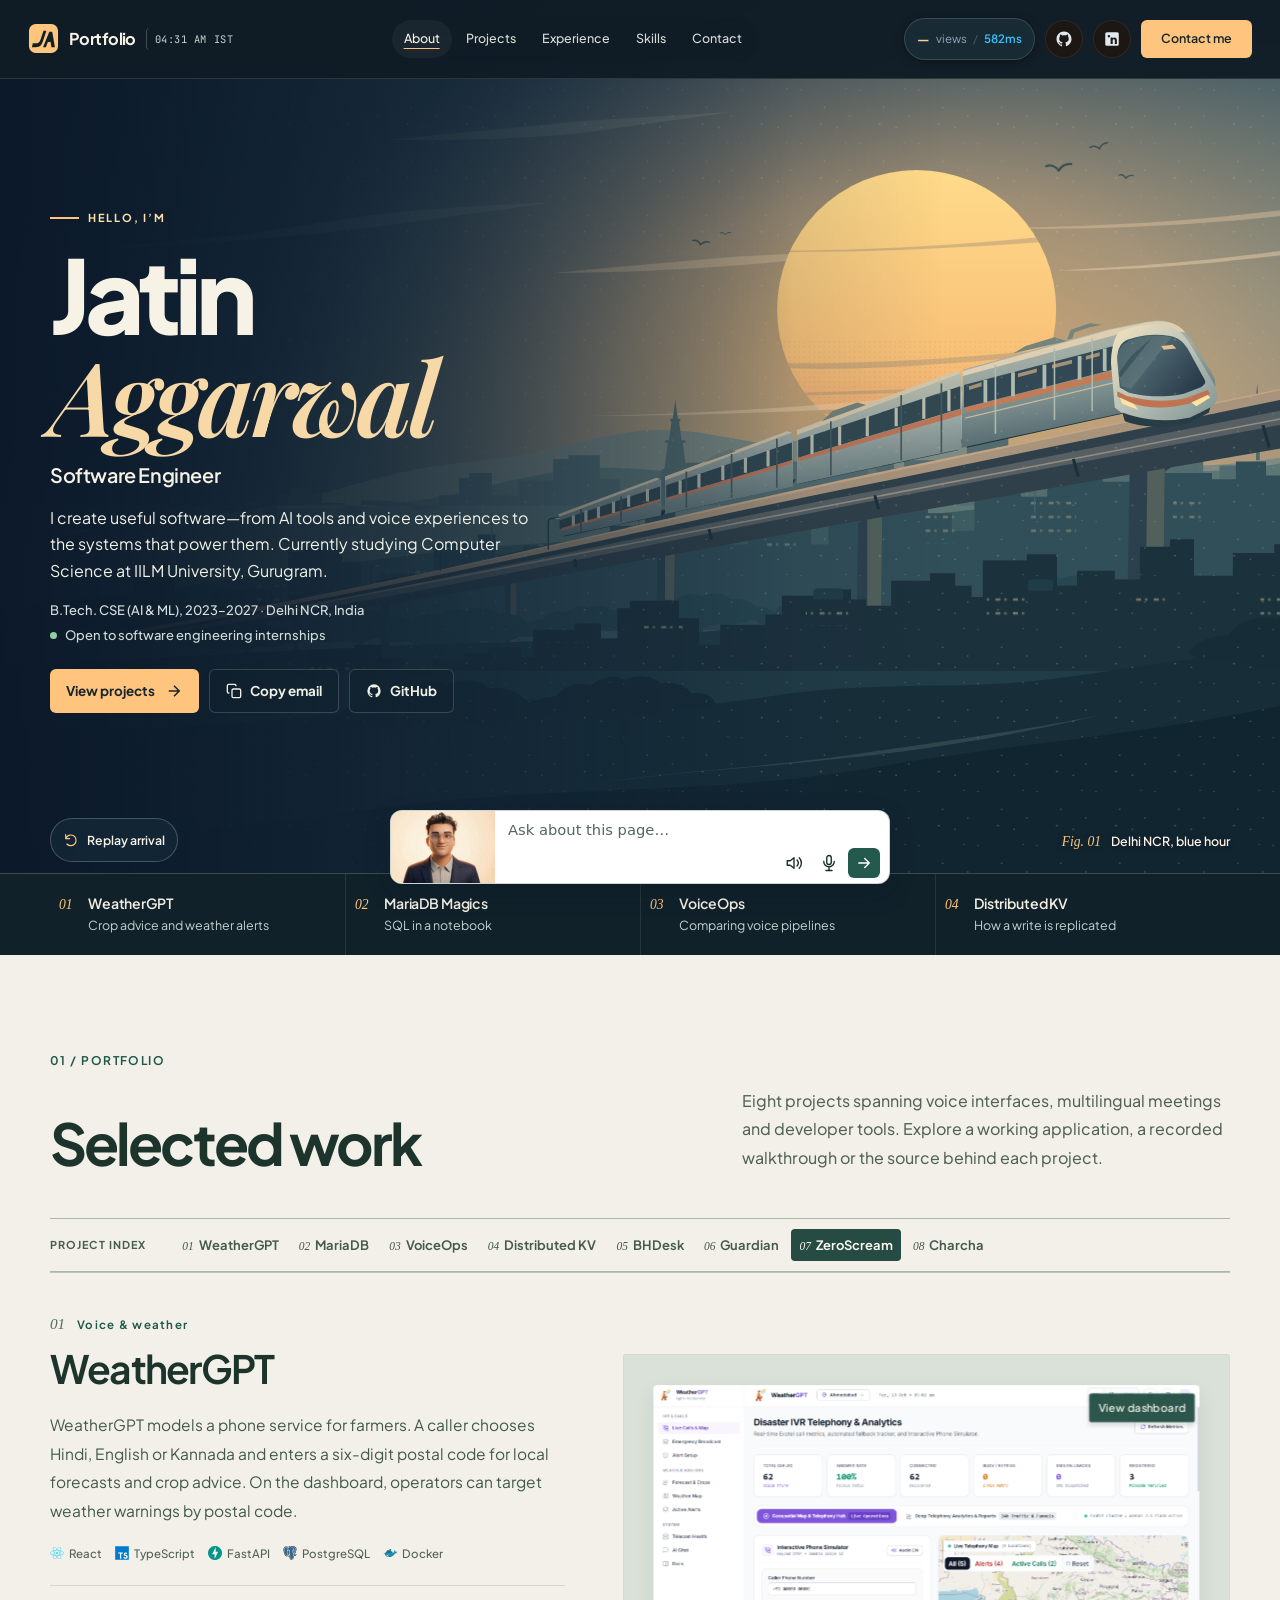
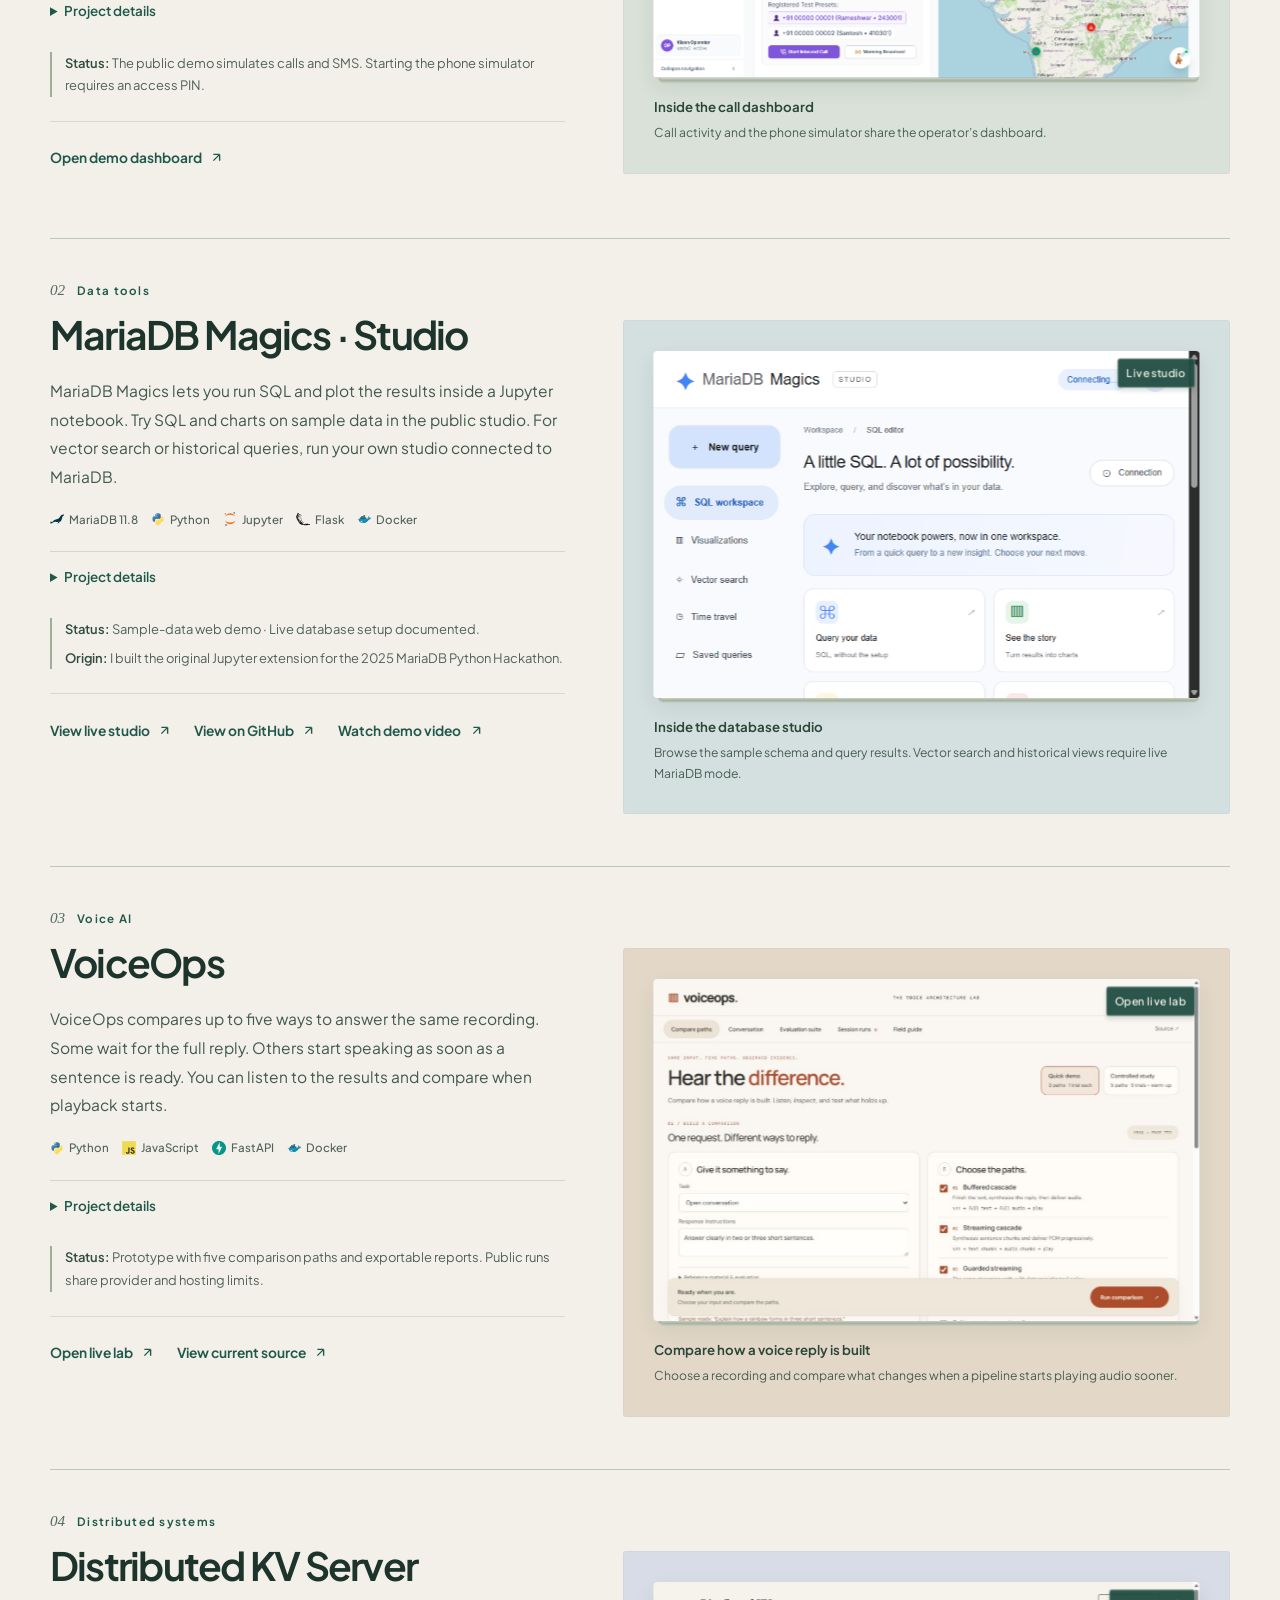
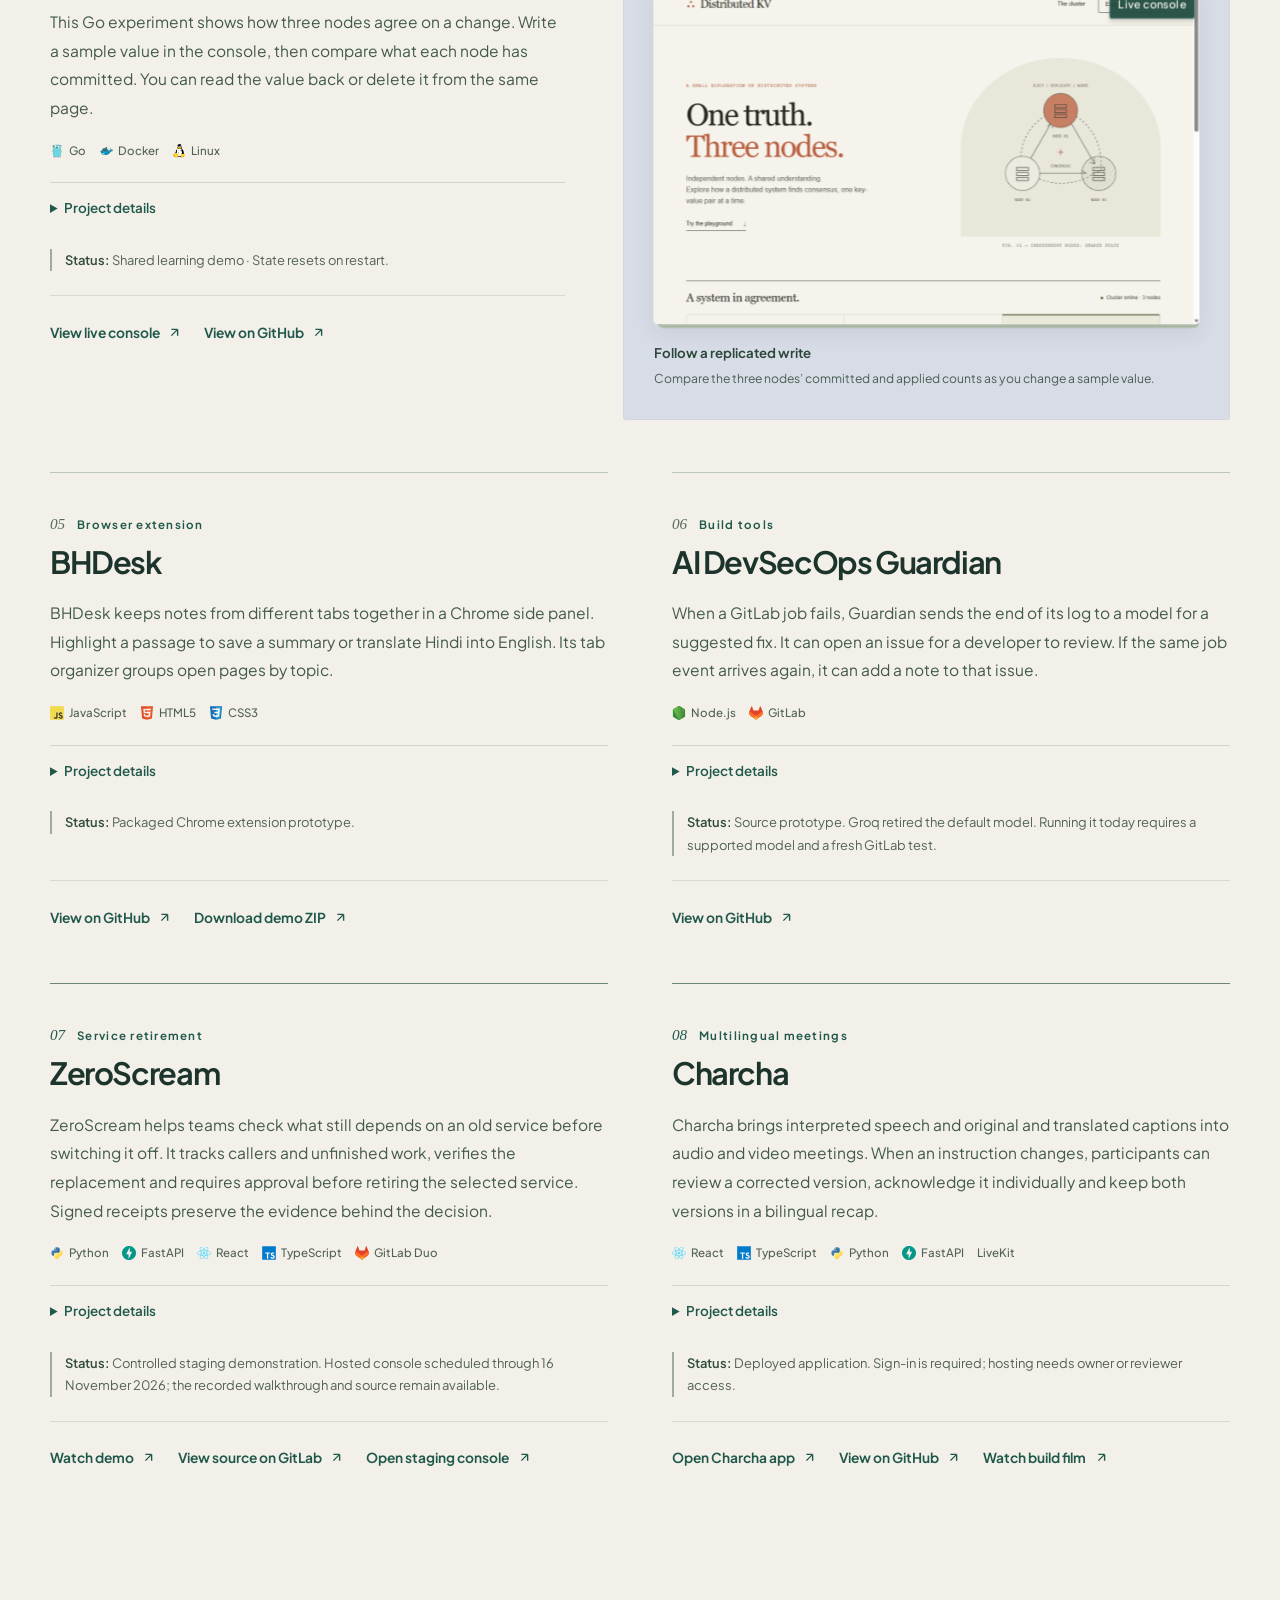
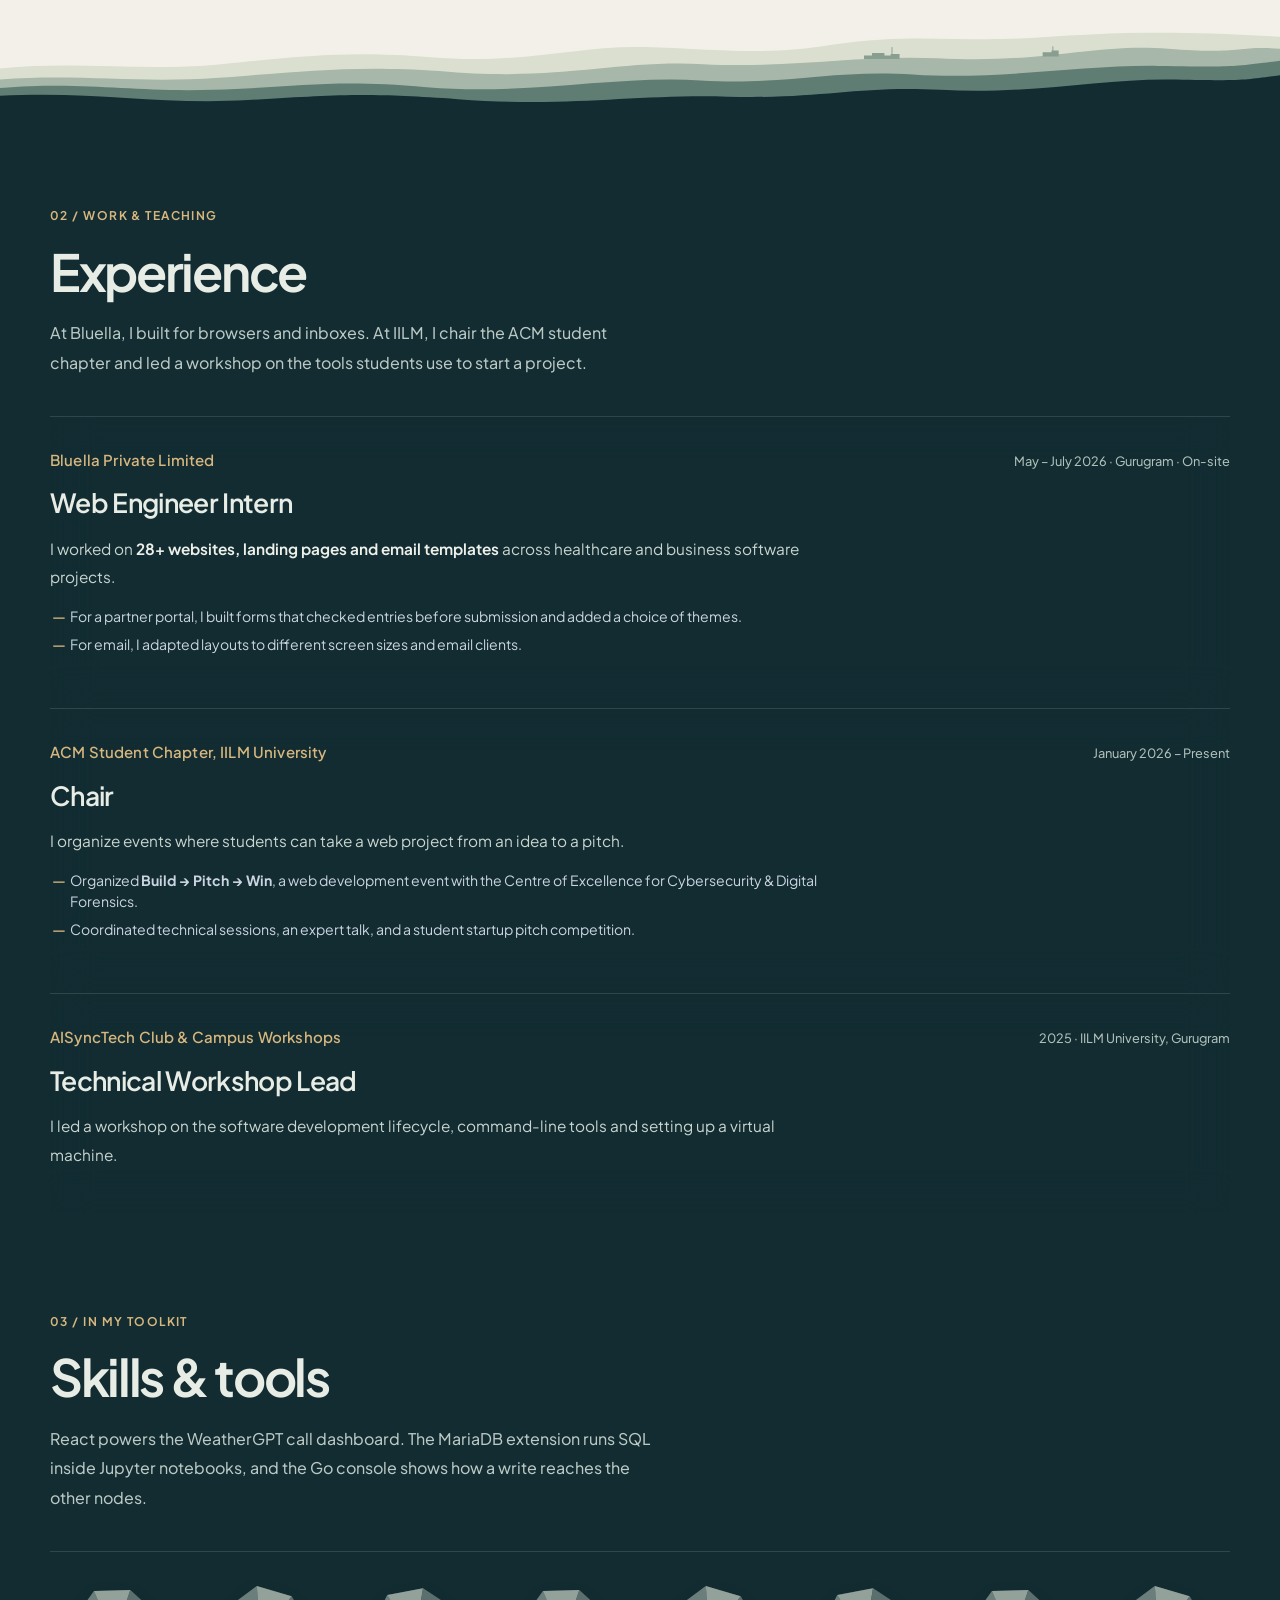
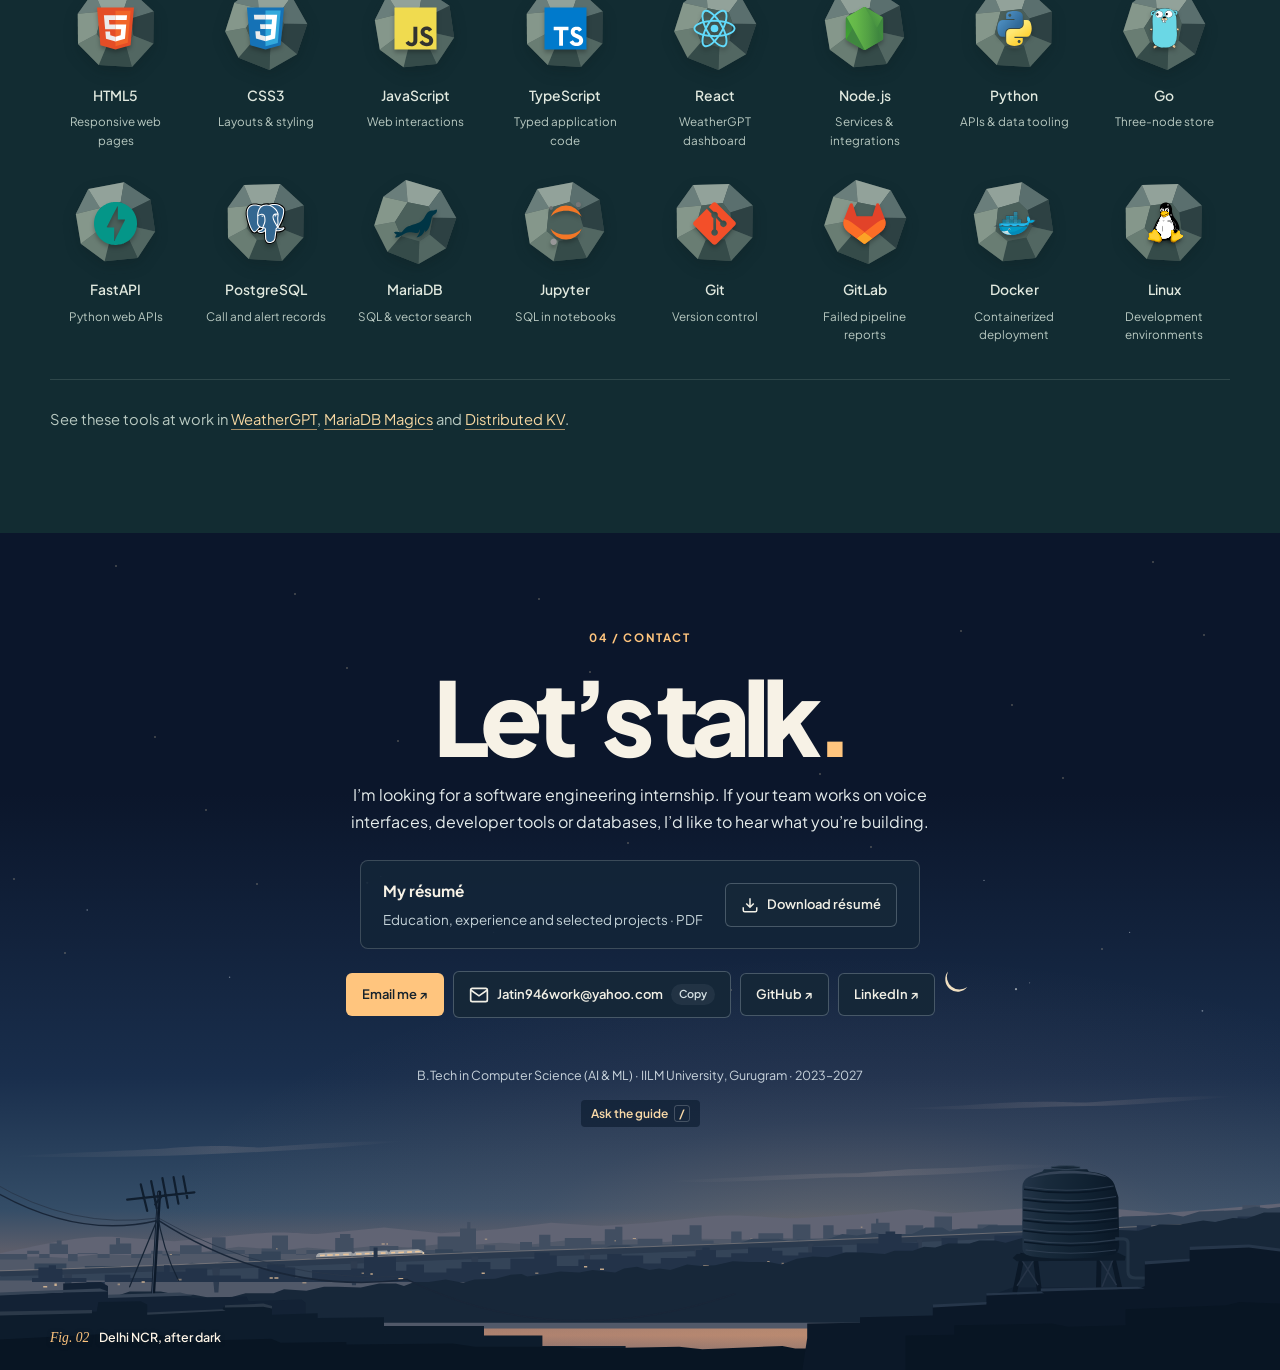
==== commit 54408ea2: "Add ZeroScream and Charcha with verified project links" ====
--- a/index.html
+++ b/index.html
@@ -12,7 +12,7 @@
   
   <link rel="stylesheet" href="style.css?v=content_v12">
   <link rel="preload" href="assets/scenes/blue-hour.svg?v=arrival3" as="image" type="image/svg+xml">
-  <link rel="stylesheet" href="atmosphere.css?v=arrival1">
+  <link rel="stylesheet" href="atmosphere.css?v=projects8">
   <link rel="stylesheet" href="work.css?v=arrival1">
 </head>
 <body class="palette-warm"><a class="skip-link" href="#projects">Skip to selected work</a>
@@ -236,7 +236,7 @@
       <div class="section-title-box">
         <span class="accent-sub">01 / Portfolio</span>
         <h2 class="section-lead-title">Selected work</h2>
-        <p class="section-lead-desc">Six projects, from a weather hotline prototype for farmers to a console that shows how three database nodes agree on a write. Each entry includes a demo, source code or both.</p>
+        <p class="section-lead-desc">Eight projects spanning voice interfaces, multilingual meetings and developer tools. Explore a working application, a recorded walkthrough or the source behind each project.</p>
       </div>
 
       <nav class="work-reader" aria-label="Jump to a project">
@@ -248,6 +248,8 @@
           <a href="#distributed-kv">Distributed KV</a>
           <a href="#bhdesk">BHDesk</a>
           <a href="#guardian">Guardian</a>
+          <a href="#zeroscream">ZeroScream</a>
+          <a href="#charcha">Charcha</a>
         </div>
       </nav>
 
@@ -580,6 +582,86 @@
           <div class="card-cta">
             <a href="https://github.com/Jatin2567/AI-DevSecOps-Guardian" target="_blank" rel="noreferrer" class="warm-link">
               <span>View on GitHub</span>
+              <svg width="15" height="15" viewBox="0 0 24 24" fill="none" stroke="currentColor" stroke-width="2.2"><path d="M7 17L17 7M17 7H7M17 7V17"/></svg>
+            </a>
+          </div>
+        </div>
+
+        <div id="zeroscream" class="card-item-warm">
+          <div class="card-top-tag">
+            <span class="chip-warm chip-red">Service retirement</span>
+          </div>
+          <h3 class="card-headline">ZeroScream</h3>
+          <p class="card-body-text">ZeroScream helps teams check what still depends on an old service before switching it off. It tracks callers and unfinished work, verifies the replacement and requires approval before retiring the selected service. Signed receipts preserve the evidence behind the decision.</p>
+          <div class="card-stack-row">
+            <span class="card-stack-pill"><img src="assets/skills/python.svg" alt="" width="14" height="14" loading="lazy" decoding="async"> Python</span>
+            <span class="card-stack-pill"><img src="assets/skills/fastapi.svg" alt="" width="14" height="14" loading="lazy" decoding="async"> FastAPI</span>
+            <span class="card-stack-pill"><img src="assets/skills/react.svg" alt="" width="14" height="14" loading="lazy" decoding="async"> React</span>
+            <span class="card-stack-pill"><img src="assets/skills/typescript.svg" alt="" width="14" height="14" loading="lazy" decoding="async"> TypeScript</span>
+            <span class="card-stack-pill"><img src="assets/skills/gitlab.svg" alt="" width="14" height="14" loading="lazy" decoding="async"> GitLab Duo</span>
+          </div>
+          <details class="project-details">
+            <summary>Project details</summary>
+            <ul class="item-bullet-list">
+              <li>A reversible withdrawal exposes services that still call the old endpoint. Unfinished accepted work blocks retirement, even when newer work succeeds on the replacement.</li>
+              <li>GitLab Duo prepares migration changes and CI checks the revision. An operator reviews, merges and installs the change before approving retirement.</li>
+              <li>The implemented workloads cover document exports and acknowledged webhook delivery. The connected staging run retired one process on a virtual machine; general production retirement is outside that demonstrated scope.</li>
+            </ul>
+          </details>
+          <div class="project-meta-box">
+            <div class="meta-entry"><strong>Status:</strong> Controlled staging demonstration. Hosted console scheduled through 16 November 2026; the recorded walkthrough and source remain available.</div>
+          </div>
+          <div class="card-cta">
+            <a href="https://youtu.be/gqEsECFeOv4" target="_blank" rel="noreferrer" class="warm-link">
+              <span>Watch demo</span>
+              <svg width="15" height="15" viewBox="0 0 24 24" fill="none" stroke="currentColor" stroke-width="2.2"><path d="M7 17L17 7M17 7H7M17 7V17"/></svg>
+            </a>
+            <a href="https://gitlab.com/gitlab-ai-hackathon/transcend-october-2026/43538696/showcase" target="_blank" rel="noreferrer" class="warm-link">
+              <span>View source on GitLab</span>
+              <svg width="15" height="15" viewBox="0 0 24 24" fill="none" stroke="currentColor" stroke-width="2.2"><path d="M7 17L17 7M17 7H7M17 7V17"/></svg>
+            </a>
+            <a href="https://zeroscream-xwgfucopha-uc.a.run.app/engine" target="_blank" rel="noreferrer" class="warm-link">
+              <span>Open staging console</span>
+              <svg width="15" height="15" viewBox="0 0 24 24" fill="none" stroke="currentColor" stroke-width="2.2"><path d="M7 17L17 7M17 7H7M17 7V17"/></svg>
+            </a>
+          </div>
+        </div>
+
+        <div id="charcha" class="card-item-warm">
+          <div class="card-top-tag">
+            <span class="chip-warm chip-amber">Multilingual meetings</span>
+          </div>
+          <h3 class="card-headline">Charcha</h3>
+          <p class="card-body-text">Charcha brings interpreted speech and original and translated captions into audio and video meetings. When an instruction changes, participants can review a corrected version, acknowledge it individually and keep both versions in a bilingual recap.</p>
+          <div class="card-stack-row">
+            <span class="card-stack-pill"><img src="assets/skills/react.svg" alt="" width="14" height="14" loading="lazy" decoding="async"> React</span>
+            <span class="card-stack-pill"><img src="assets/skills/typescript.svg" alt="" width="14" height="14" loading="lazy" decoding="async"> TypeScript</span>
+            <span class="card-stack-pill"><img src="assets/skills/python.svg" alt="" width="14" height="14" loading="lazy" decoding="async"> Python</span>
+            <span class="card-stack-pill"><img src="assets/skills/fastapi.svg" alt="" width="14" height="14" loading="lazy" decoding="async"> FastAPI</span>
+            <span class="card-stack-pill">LiveKit</span>
+          </div>
+          <details class="project-details">
+            <summary>Project details</summary>
+            <ul class="item-bullet-list">
+              <li>LiveKit carries the call. Interpretation combines Gnani speech recognition and synthesis with hosted Evon translation. Live interpretation needs configured providers and available compute.</li>
+              <li>Corrections preserve the original message. Each eligible listener acknowledges the updated version separately.</li>
+              <li>Download a recap as text or JSON, print it as a PDF or prepare a WhatsApp message. Sharing happens only when a participant chooses to share.</li>
+            </ul>
+          </details>
+          <div class="project-meta-box">
+            <div class="meta-entry"><strong>Status:</strong> Deployed application. Sign-in is required; hosting needs owner or reviewer access.</div>
+          </div>
+          <div class="card-cta">
+            <a href="https://charcha-234398803946.asia-south2.run.app/" target="_blank" rel="noreferrer" class="warm-link">
+              <span>Open Charcha app</span>
+              <svg width="15" height="15" viewBox="0 0 24 24" fill="none" stroke="currentColor" stroke-width="2.2"><path d="M7 17L17 7M17 7H7M17 7V17"/></svg>
+            </a>
+            <a href="https://github.com/Jatin2567/Charcha" target="_blank" rel="noreferrer" class="warm-link">
+              <span>View on GitHub</span>
+              <svg width="15" height="15" viewBox="0 0 24 24" fill="none" stroke="currentColor" stroke-width="2.2"><path d="M7 17L17 7M17 7H7M17 7V17"/></svg>
+            </a>
+            <a href="https://github.com/Jatin2567/Charcha/blob/main/docs/media/Charcha-2m40-multilingual-build.mp4" target="_blank" rel="noreferrer" class="warm-link">
+              <span>Watch build film</span>
               <svg width="15" height="15" viewBox="0 0 24 24" fill="none" stroke="currentColor" stroke-width="2.2"><path d="M7 17L17 7M17 7H7M17 7V17"/></svg>
             </a>
           </div>
@@ -730,10 +812,10 @@
   <div id="toast" class="toast-warm" role="status">Copied to clipboard!</div>
 
 
-  <script src="page-knowledge.js?v=release3d1" defer></script>
+  <script src="page-knowledge.js?v=projects8" defer></script>
   <script src="local-guide-voice.js?v=conversation3" defer></script>
   <script src="page-guide.js?v=conversation3" defer></script>
   <script src="app.js?v=links1" defer></script>
-  <script src="studio.js?v=arrival1" defer></script>
+  <script src="studio.js?v=projects8" defer></script>
 </body>
 </html>
--- a/atmosphere.css
+++ b/atmosphere.css
@@ -93,7 +93,7 @@
 .reader-links a[aria-current="location"] { background: #254b42; color: #fffaf0; }
 .reader-links a:hover:not([aria-current]) { background: #e1e7db; color: #1a4337; }
 .work-reader select { display: none; }
-#projects .card-item-warm[id] { scroll-margin-top: 54px; }
+#projects .card-item-warm[id] { scroll-margin-top: var(--project-index-height, 54px); }
 .chapter-seam { position: relative; overflow: hidden; height: clamp(65px, 7vw, 108px); margin: 0; background: #f2f0e8; }
 .chapter-seam svg { display: block; width: 100%; height: calc(100% + 1px); }
 #stack .skills-context a { color: #f6d7a2; text-decoration-color: #a38b66; text-underline-offset: 4px; }
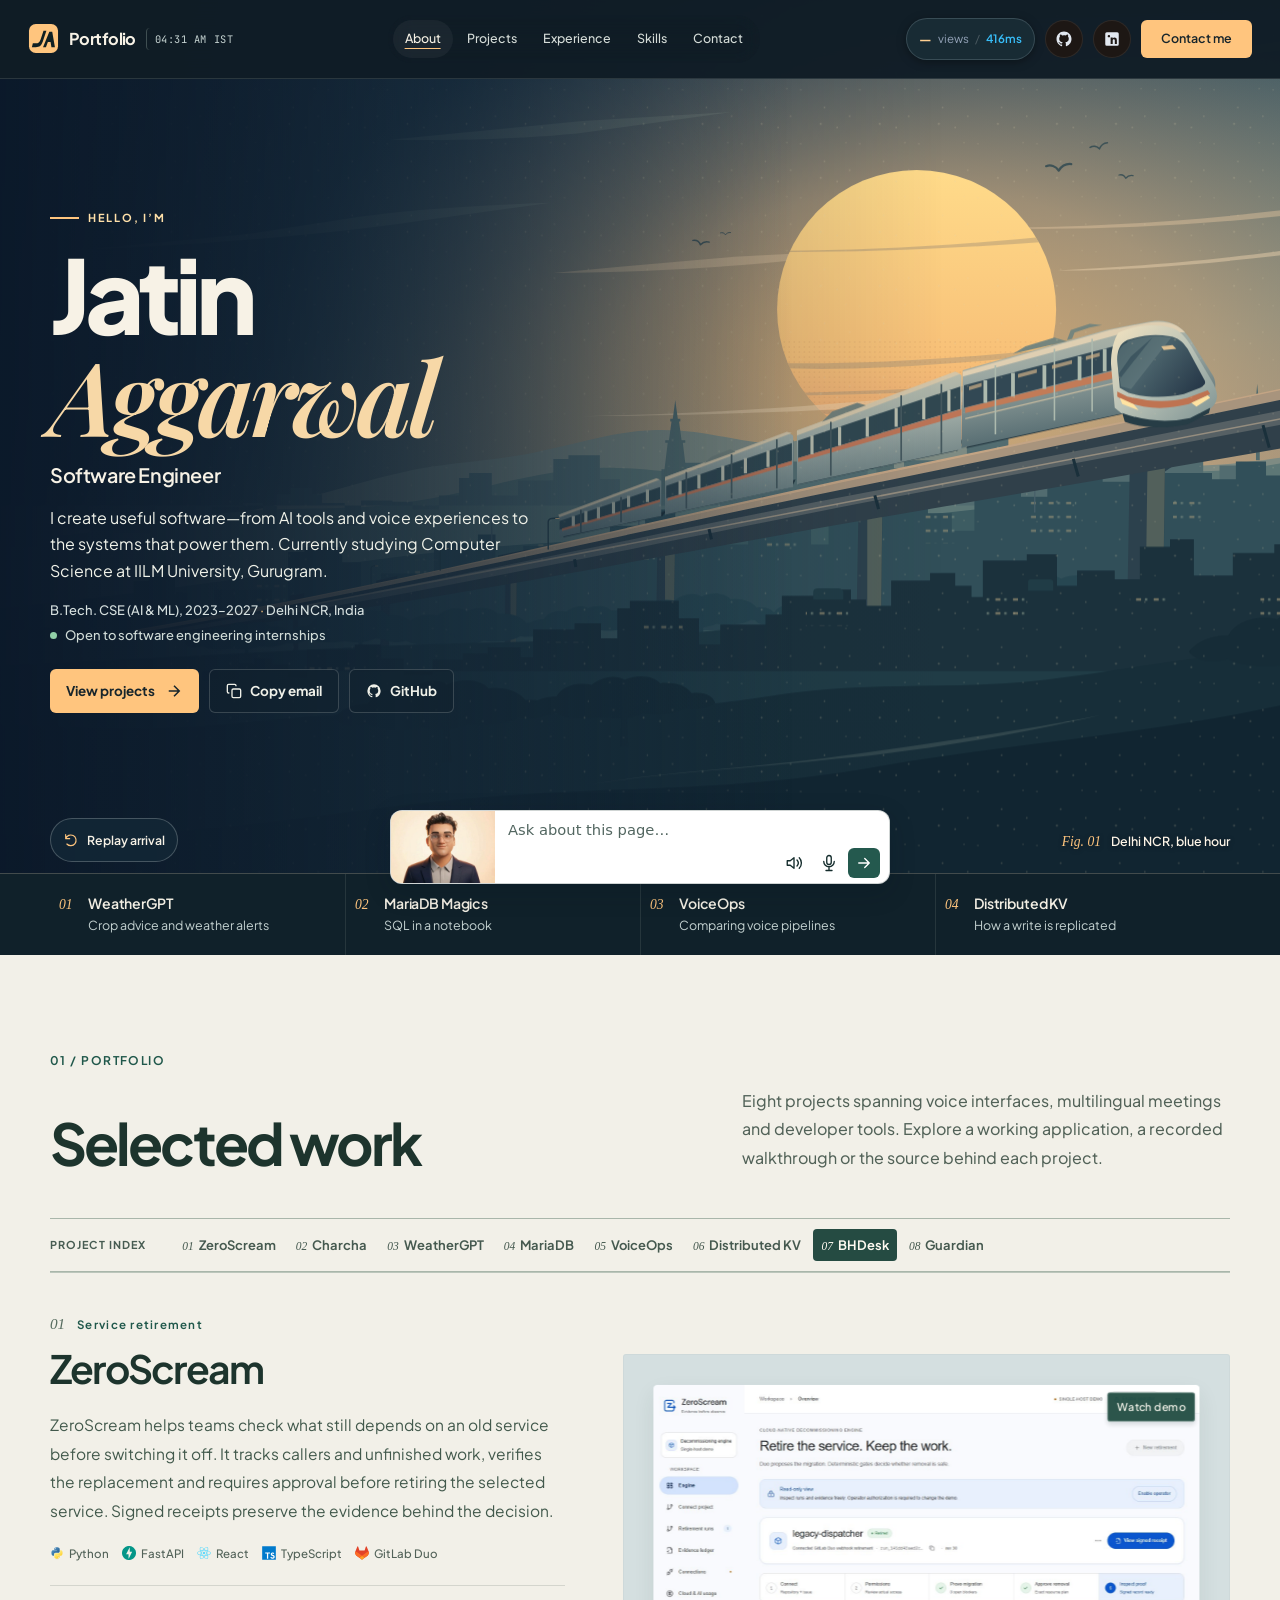
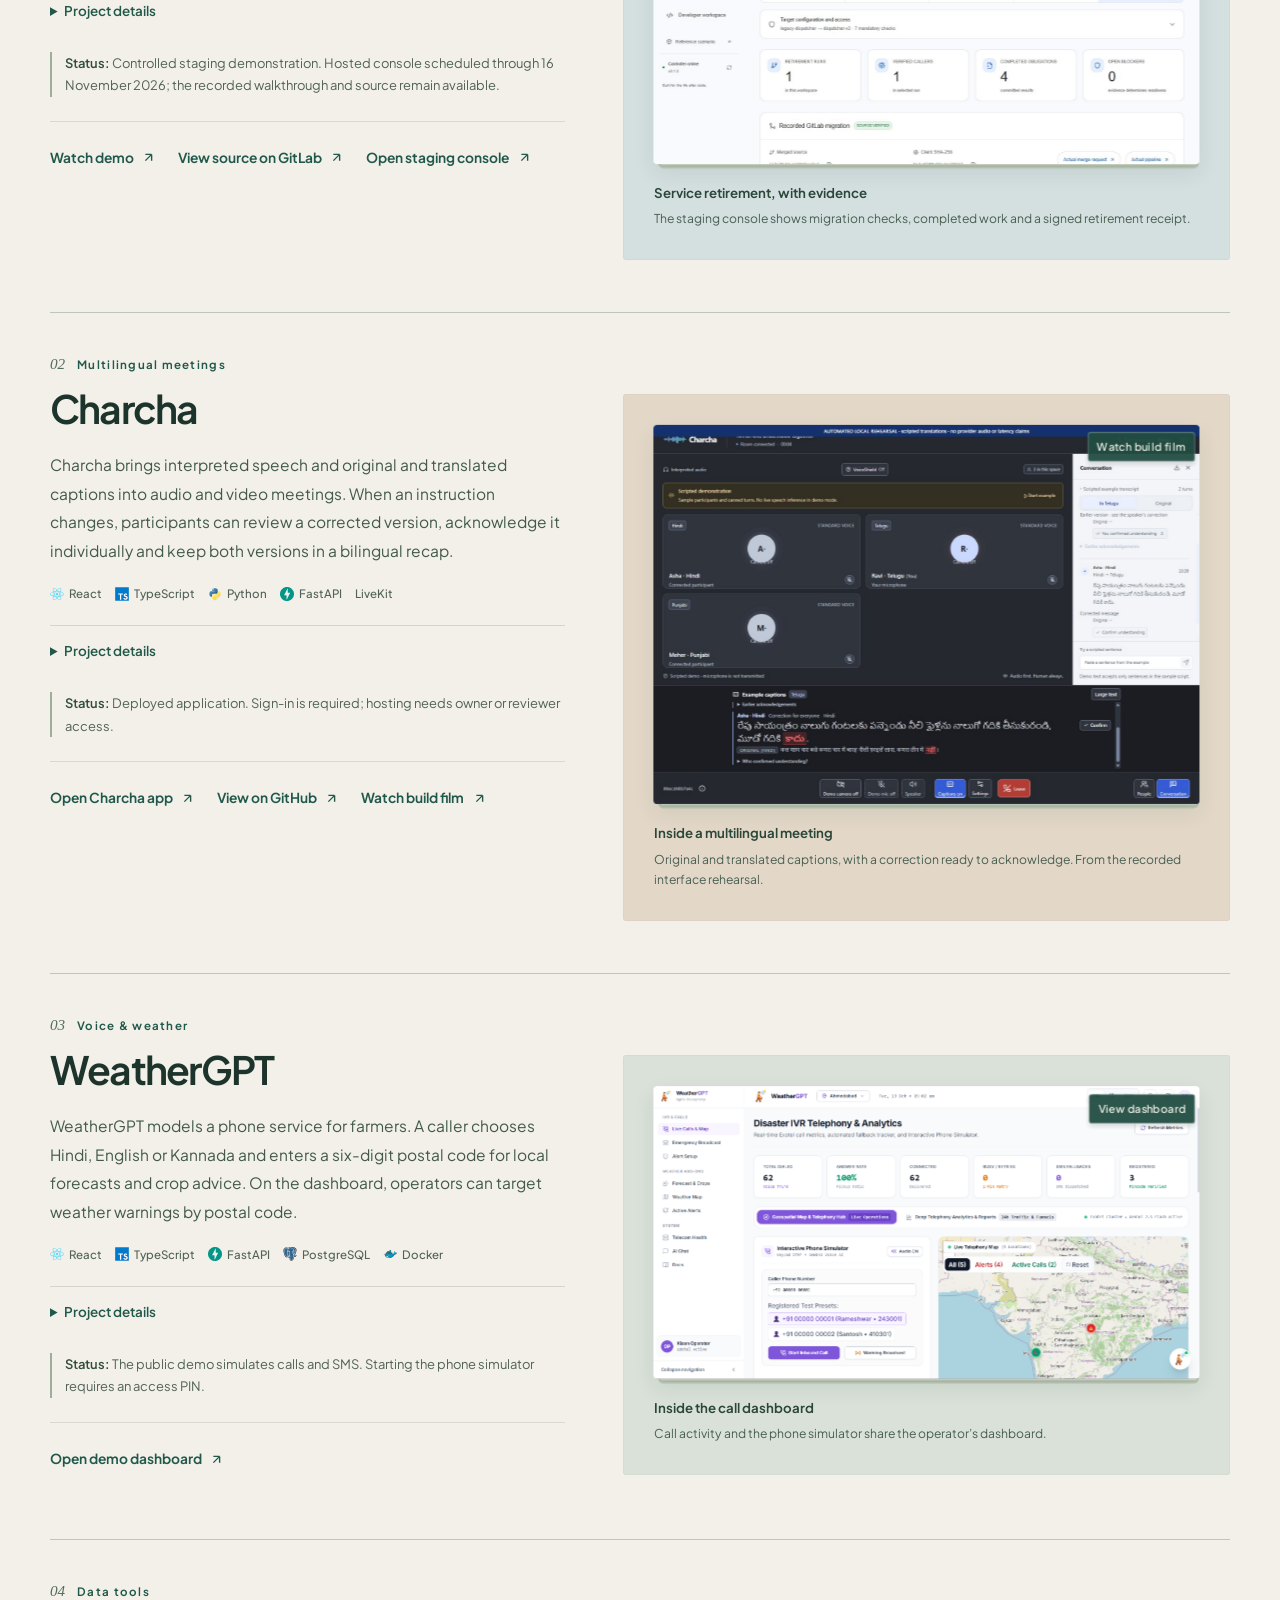
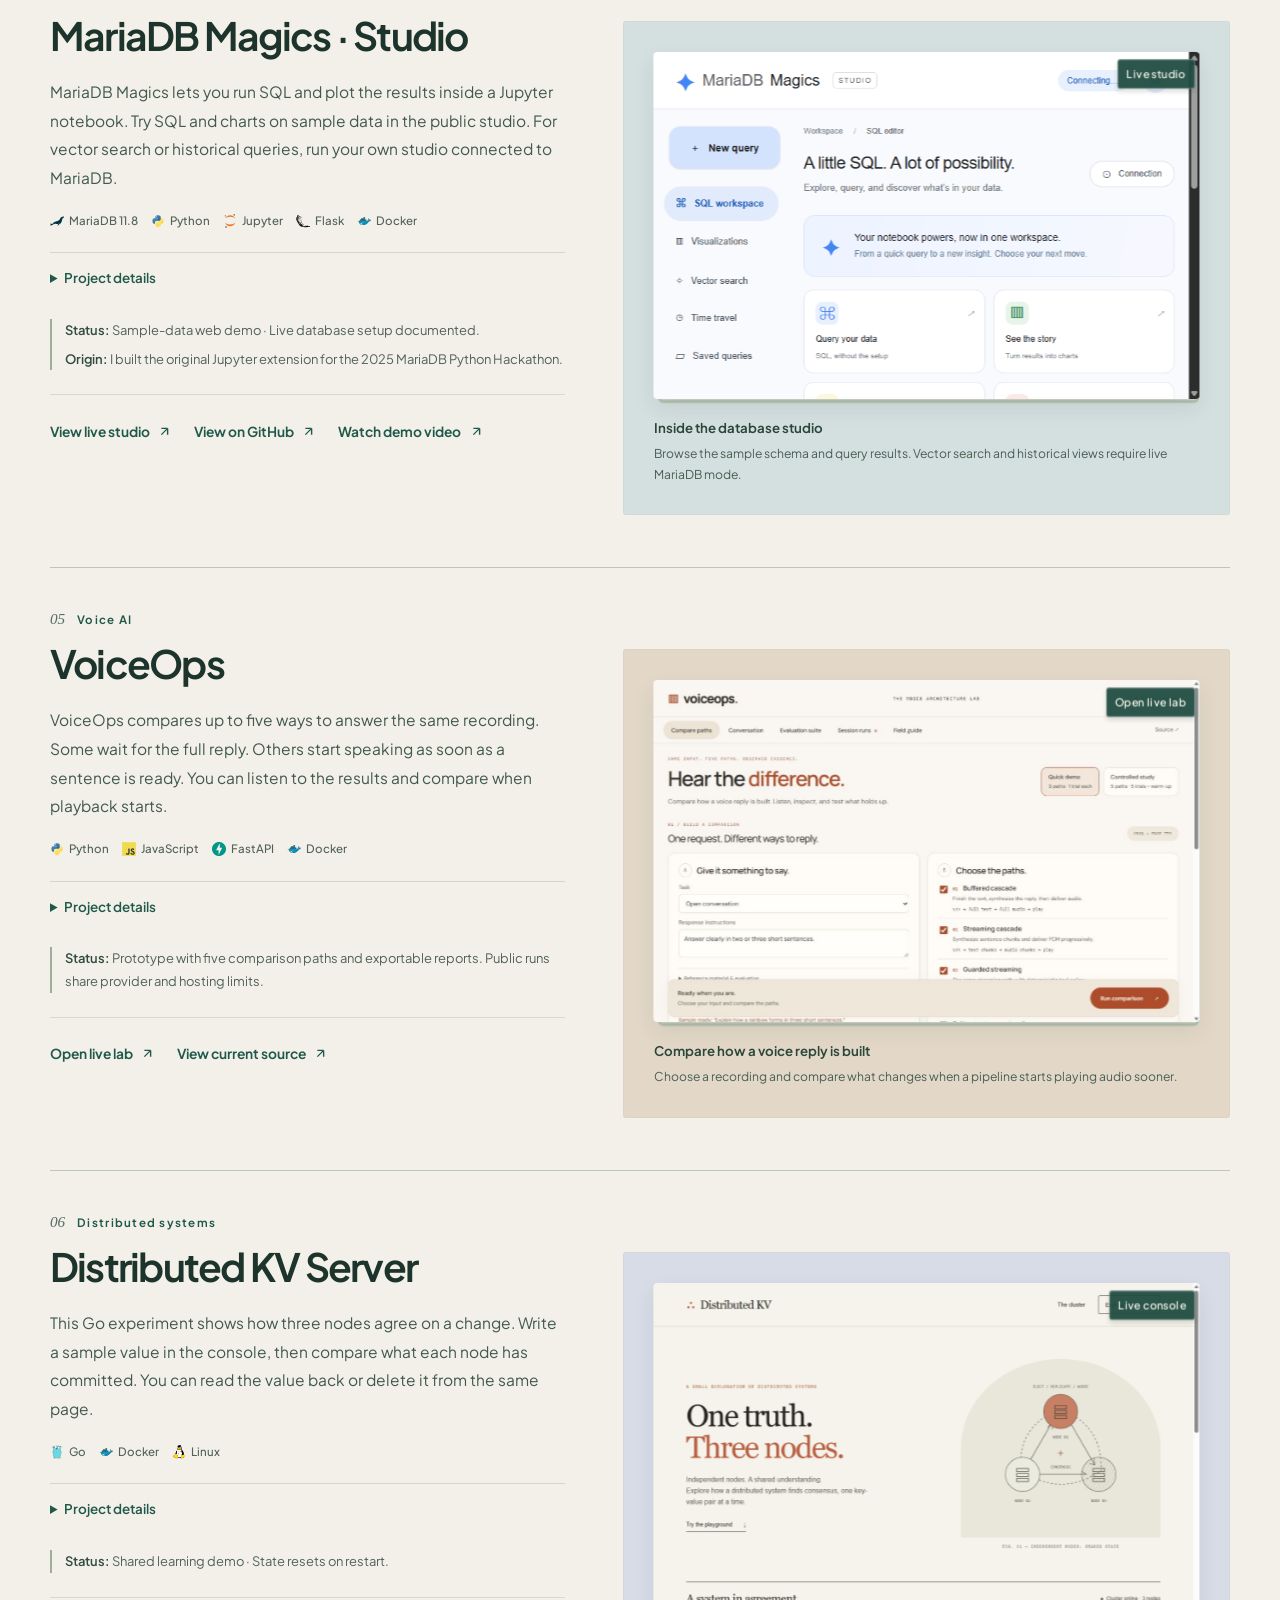
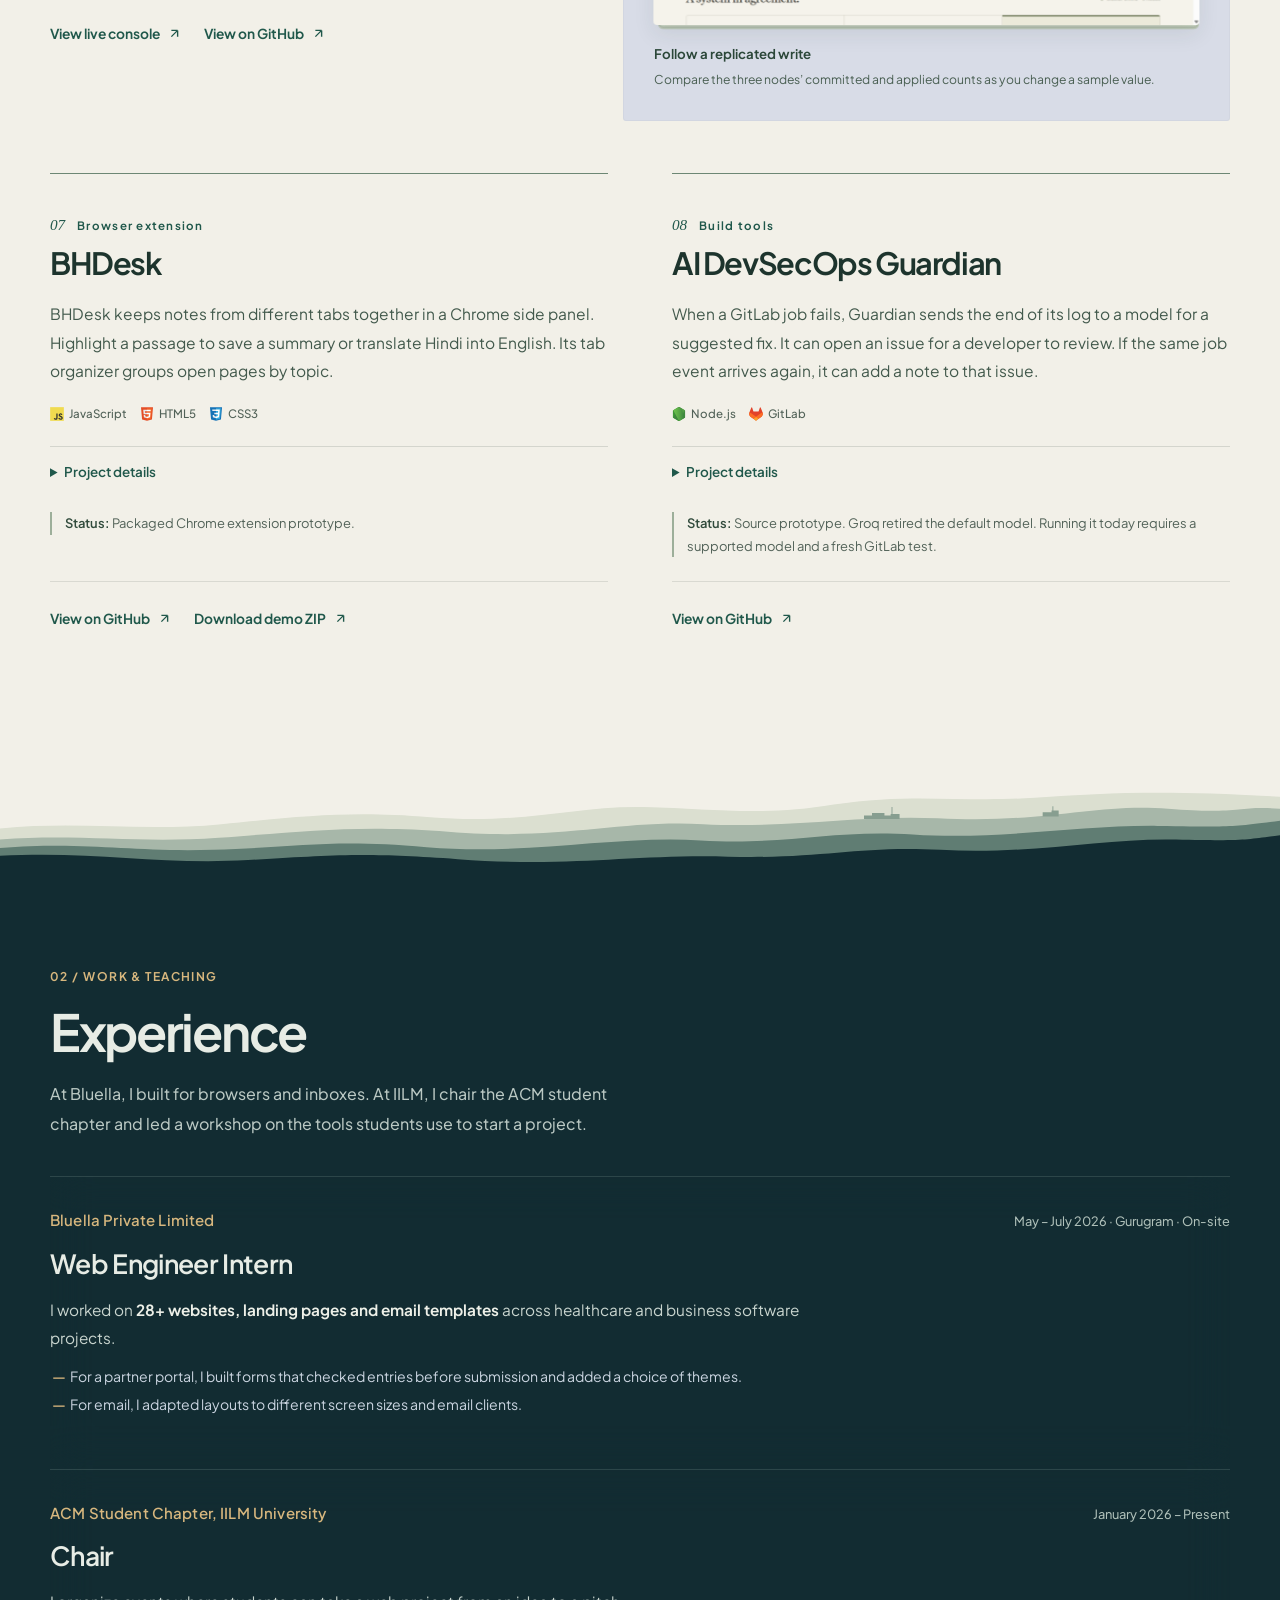
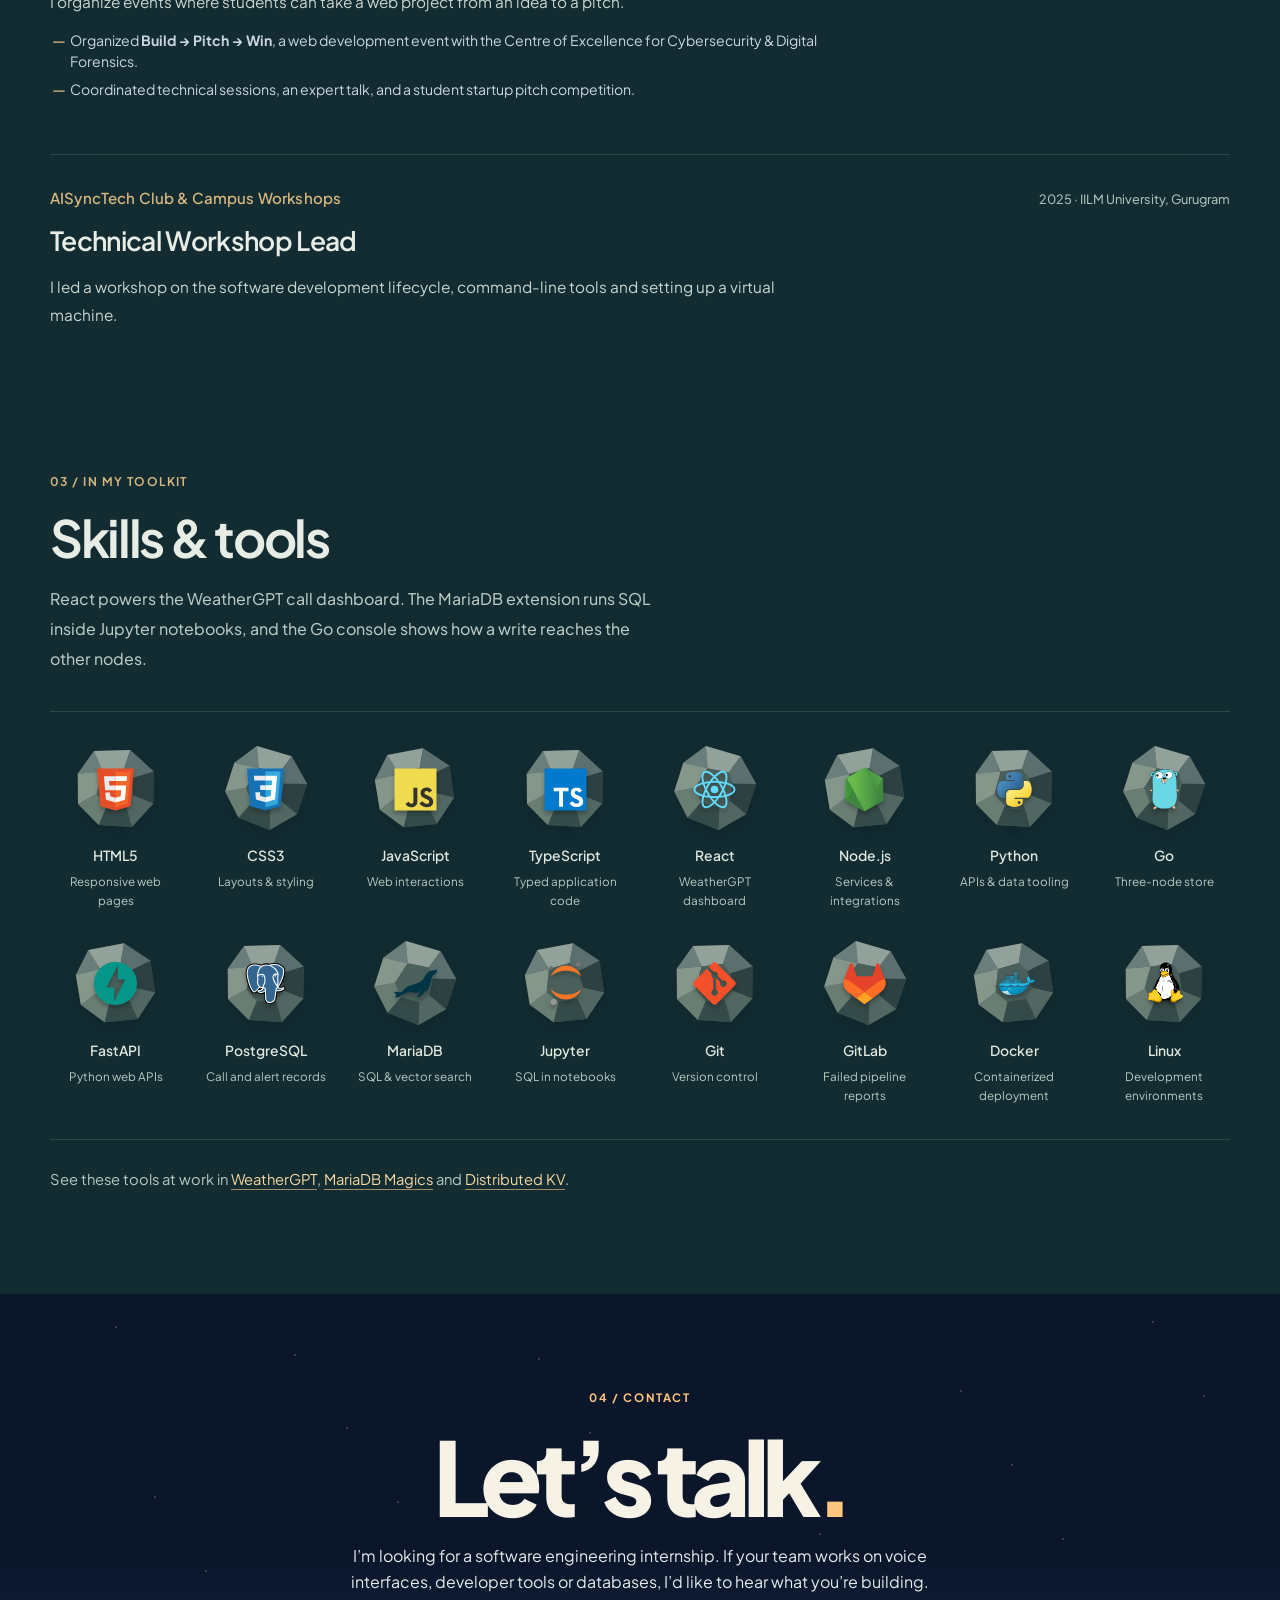
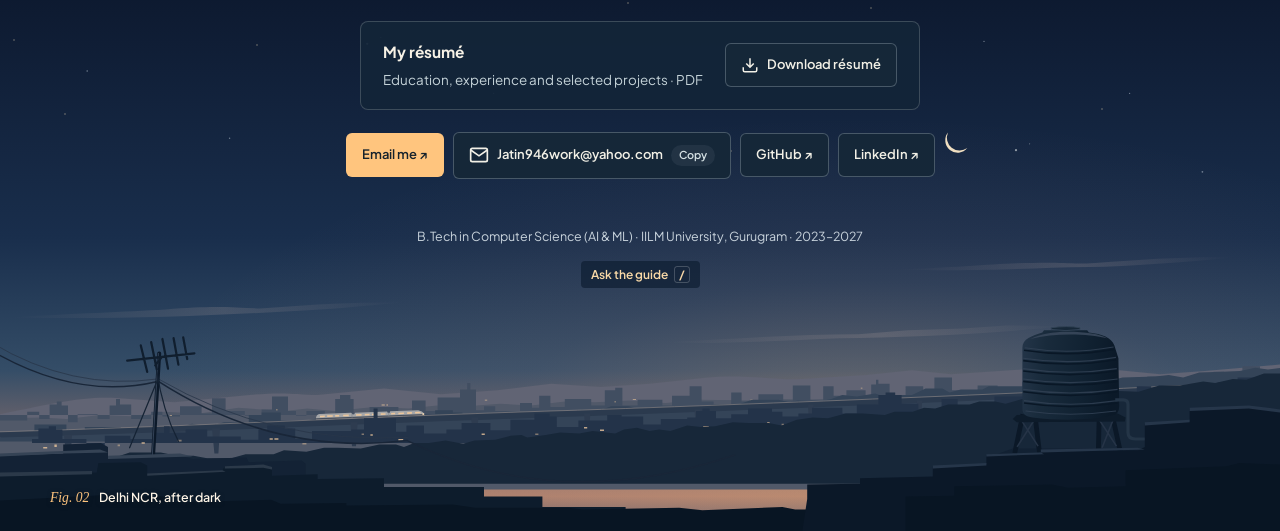
==== commit afd4cd90: "Feature ZeroScream and Charcha first with product screenshots" ====
--- a/index.html
+++ b/index.html
@@ -13,7 +13,7 @@
   <link rel="stylesheet" href="style.css?v=content_v12">
   <link rel="preload" href="assets/scenes/blue-hour.svg?v=arrival3" as="image" type="image/svg+xml">
   <link rel="stylesheet" href="atmosphere.css?v=projects8">
-  <link rel="stylesheet" href="work.css?v=arrival1">
+  <link rel="stylesheet" href="work.css?v=featured8">
 </head>
 <body class="palette-warm"><a class="skip-link" href="#projects">Skip to selected work</a>
 
@@ -242,20 +242,140 @@
       <nav class="work-reader" aria-label="Jump to a project">
         <span class="reader-label">Project index</span>
         <div class="reader-links">
+          <a href="#zeroscream">ZeroScream</a>
+          <a href="#charcha">Charcha</a>
           <a href="#weather">WeatherGPT</a>
           <a href="#mariadb">MariaDB</a>
           <a href="#voiceops">VoiceOps</a>
           <a href="#distributed-kv">Distributed KV</a>
           <a href="#bhdesk">BHDesk</a>
           <a href="#guardian">Guardian</a>
-          <a href="#zeroscream">ZeroScream</a>
-          <a href="#charcha">Charcha</a>
         </div>
       </nav>
 
       <div class="projects-masonry">
 
-        <!-- 1. WeatherGPT (Broadened Two-Column Featured Project) -->
+        <!-- ZeroScream (Featured Project) -->
+        <div id="zeroscream" class="card-item-warm card-featured-broad">
+          <div class="card-top-tag">
+            <span class="chip-warm chip-red">Service retirement</span>
+          </div>
+          <div class="card-broad-grid">
+            <div class="broad-col-content">
+              <h3 class="card-headline">ZeroScream</h3>
+              <p class="card-body-text">ZeroScream helps teams check what still depends on an old service before switching it off. It tracks callers and unfinished work, verifies the replacement and requires approval before retiring the selected service. Signed receipts preserve the evidence behind the decision.</p>
+              <div class="card-stack-row">
+                <span class="card-stack-pill"><img src="assets/skills/python.svg" alt="" width="14" height="14" loading="lazy" decoding="async"> Python</span>
+                <span class="card-stack-pill"><img src="assets/skills/fastapi.svg" alt="" width="14" height="14" loading="lazy" decoding="async"> FastAPI</span>
+                <span class="card-stack-pill"><img src="assets/skills/react.svg" alt="" width="14" height="14" loading="lazy" decoding="async"> React</span>
+                <span class="card-stack-pill"><img src="assets/skills/typescript.svg" alt="" width="14" height="14" loading="lazy" decoding="async"> TypeScript</span>
+                <span class="card-stack-pill"><img src="assets/skills/gitlab.svg" alt="" width="14" height="14" loading="lazy" decoding="async"> GitLab Duo</span>
+              </div>
+              <details class="project-details">
+                <summary>Project details</summary>
+                <ul class="item-bullet-list">
+                  <li>A reversible withdrawal exposes services that still call the old endpoint. Unfinished accepted work blocks retirement, even when newer work succeeds on the replacement.</li>
+                  <li>GitLab Duo prepares migration changes and CI checks the revision. An operator reviews, merges and installs the change before approving retirement.</li>
+                  <li>The implemented workloads cover document exports and acknowledged webhook delivery. The connected staging run retired one process on a virtual machine; general production retirement is outside that demonstrated scope.</li>
+                </ul>
+              </details>
+              <div class="project-meta-box">
+                <div class="meta-entry"><strong>Status:</strong> Controlled staging demonstration. Hosted console scheduled through 16 November 2026; the recorded walkthrough and source remain available.</div>
+              </div>
+              <div class="card-cta">
+                <a href="https://youtu.be/gqEsECFeOv4" target="_blank" rel="noreferrer" class="warm-link">
+                  <span>Watch demo</span>
+                  <svg width="15" height="15" viewBox="0 0 24 24" fill="none" stroke="currentColor" stroke-width="2.2"><path d="M7 17L17 7M17 7H7M17 7V17"/></svg>
+                </a>
+                <a href="https://gitlab.com/gitlab-ai-hackathon/transcend-october-2026/43538696/showcase" target="_blank" rel="noreferrer" class="warm-link">
+                  <span>View source on GitLab</span>
+                  <svg width="15" height="15" viewBox="0 0 24 24" fill="none" stroke="currentColor" stroke-width="2.2"><path d="M7 17L17 7M17 7H7M17 7V17"/></svg>
+                </a>
+                <a href="https://zeroscream-xwgfucopha-uc.a.run.app/engine" target="_blank" rel="noreferrer" class="warm-link">
+                  <span>Open staging console</span>
+                  <svg width="15" height="15" viewBox="0 0 24 24" fill="none" stroke="currentColor" stroke-width="2.2"><path d="M7 17L17 7M17 7H7M17 7V17"/></svg>
+                </a>
+              </div>
+            </div>
+
+            <div class="broad-col-media">
+              <div class="preview-media-frame">
+                <a href="https://youtu.be/gqEsECFeOv4" target="_blank" rel="noreferrer" class="preview-media-link" title="Watch the ZeroScream demo">
+                  <img src="zeroscream-preview.jpg" width="1440" height="1000" alt="ZeroScream console showing a retired service, migration checks and completed work" class="broad-preview-img" loading="lazy" decoding="async" />
+                  <div class="preview-media-overlay">
+                    <span class="preview-media-badge"><span>Watch demo</span></span>
+                  </div>
+                </a>
+              </div>
+              <div class="preview-media-caption">
+                <span class="caption-title">Service retirement, with evidence</span>
+                <span class="caption-sub">The staging console shows migration checks, completed work and a signed retirement receipt.</span>
+              </div>
+            </div>
+          </div>
+        </div>
+
+        <!-- Charcha (Featured Project) -->
+        <div id="charcha" class="card-item-warm card-featured-broad">
+          <div class="card-top-tag">
+            <span class="chip-warm chip-amber">Multilingual meetings</span>
+          </div>
+          <div class="card-broad-grid">
+            <div class="broad-col-content">
+              <h3 class="card-headline">Charcha</h3>
+              <p class="card-body-text">Charcha brings interpreted speech and original and translated captions into audio and video meetings. When an instruction changes, participants can review a corrected version, acknowledge it individually and keep both versions in a bilingual recap.</p>
+              <div class="card-stack-row">
+                <span class="card-stack-pill"><img src="assets/skills/react.svg" alt="" width="14" height="14" loading="lazy" decoding="async"> React</span>
+                <span class="card-stack-pill"><img src="assets/skills/typescript.svg" alt="" width="14" height="14" loading="lazy" decoding="async"> TypeScript</span>
+                <span class="card-stack-pill"><img src="assets/skills/python.svg" alt="" width="14" height="14" loading="lazy" decoding="async"> Python</span>
+                <span class="card-stack-pill"><img src="assets/skills/fastapi.svg" alt="" width="14" height="14" loading="lazy" decoding="async"> FastAPI</span>
+                <span class="card-stack-pill">LiveKit</span>
+              </div>
+              <details class="project-details">
+                <summary>Project details</summary>
+                <ul class="item-bullet-list">
+                  <li>LiveKit carries the call. Interpretation combines Gnani speech recognition and synthesis with hosted Evon translation. Live interpretation needs configured providers and available compute.</li>
+                  <li>Corrections preserve the original message. Each eligible listener acknowledges the updated version separately.</li>
+                  <li>Download a recap as text or JSON, print it as a PDF or prepare a WhatsApp message. Sharing happens only when a participant chooses to share.</li>
+                </ul>
+              </details>
+              <div class="project-meta-box">
+                <div class="meta-entry"><strong>Status:</strong> Deployed application. Sign-in is required; hosting needs owner or reviewer access.</div>
+              </div>
+              <div class="card-cta">
+                <a href="https://charcha-234398803946.asia-south2.run.app/" target="_blank" rel="noreferrer" class="warm-link">
+                  <span>Open Charcha app</span>
+                  <svg width="15" height="15" viewBox="0 0 24 24" fill="none" stroke="currentColor" stroke-width="2.2"><path d="M7 17L17 7M17 7H7M17 7V17"/></svg>
+                </a>
+                <a href="https://github.com/Jatin2567/Charcha" target="_blank" rel="noreferrer" class="warm-link">
+                  <span>View on GitHub</span>
+                  <svg width="15" height="15" viewBox="0 0 24 24" fill="none" stroke="currentColor" stroke-width="2.2"><path d="M7 17L17 7M17 7H7M17 7V17"/></svg>
+                </a>
+                <a href="https://github.com/Jatin2567/Charcha/blob/main/docs/media/Charcha-2m40-multilingual-build.mp4" target="_blank" rel="noreferrer" class="warm-link">
+                  <span>Watch build film</span>
+                  <svg width="15" height="15" viewBox="0 0 24 24" fill="none" stroke="currentColor" stroke-width="2.2"><path d="M7 17L17 7M17 7H7M17 7V17"/></svg>
+                </a>
+              </div>
+            </div>
+
+            <div class="broad-col-media">
+              <div class="preview-media-frame">
+                <a href="https://github.com/Jatin2567/Charcha/blob/main/docs/media/Charcha-2m40-multilingual-build.mp4" target="_blank" rel="noreferrer" class="preview-media-link" title="Watch the Charcha build film">
+                  <img src="charcha-preview.jpg" width="1440" height="1000" alt="Charcha meeting with original and translated captions and a correction awaiting acknowledgement" class="broad-preview-img" loading="lazy" decoding="async" />
+                  <div class="preview-media-overlay">
+                    <span class="preview-media-badge"><span>Watch build film</span></span>
+                  </div>
+                </a>
+              </div>
+              <div class="preview-media-caption">
+                <span class="caption-title">Inside a multilingual meeting</span>
+                <span class="caption-sub">Original and translated captions, with a correction ready to acknowledge. From the recorded interface rehearsal.</span>
+              </div>
+            </div>
+          </div>
+        </div>
+
+        <!-- WeatherGPT (Broadened Two-Column Featured Project) -->
         <div id="weather" class="card-item-warm card-featured-broad">
           <div class="card-top-tag">
             <span class="chip-warm chip-amber">Voice &amp; weather</span>
@@ -316,7 +436,7 @@
           </div>
         </div>
 
-        <!-- 2. MariaDB Magics · Studio (Broadened Two-Column Featured Project) -->
+        <!-- MariaDB Magics · Studio (Broadened Two-Column Featured Project) -->
         <div id="mariadb" class="card-item-warm card-featured-broad">
           <div class="card-top-tag">
             <span class="chip-warm chip-amber">Data tools</span>
@@ -386,7 +506,7 @@
           </div>
         </div>
 
-        <!-- 3. VoiceOps -->
+        <!-- VoiceOps -->
         <div id="voiceops" class="card-item-warm card-featured-broad">
           <div class="card-top-tag">
             <span class="chip-warm chip-amber">Voice AI</span>
@@ -450,7 +570,7 @@
           </div>
         </div>
 
-        <!-- 4. Distributed KV Server (Broadened Two-Column Featured Project) -->
+        <!-- Distributed KV Server (Broadened Two-Column Featured Project) -->
         <div id="distributed-kv" class="card-item-warm card-featured-broad">
           <div class="card-top-tag">
             <span class="chip-warm chip-red">Distributed systems</span>
@@ -513,7 +633,7 @@
           </div>
         </div>
 
-        <!-- 5. BHDesk -->
+        <!-- BHDesk -->
         <div id="bhdesk" class="card-item-warm">
           <div class="card-top-tag">
             <span class="chip-warm chip-orange">Browser extension</span>
@@ -582,86 +702,6 @@
           <div class="card-cta">
             <a href="https://github.com/Jatin2567/AI-DevSecOps-Guardian" target="_blank" rel="noreferrer" class="warm-link">
               <span>View on GitHub</span>
-              <svg width="15" height="15" viewBox="0 0 24 24" fill="none" stroke="currentColor" stroke-width="2.2"><path d="M7 17L17 7M17 7H7M17 7V17"/></svg>
-            </a>
-          </div>
-        </div>
-
-        <div id="zeroscream" class="card-item-warm">
-          <div class="card-top-tag">
-            <span class="chip-warm chip-red">Service retirement</span>
-          </div>
-          <h3 class="card-headline">ZeroScream</h3>
-          <p class="card-body-text">ZeroScream helps teams check what still depends on an old service before switching it off. It tracks callers and unfinished work, verifies the replacement and requires approval before retiring the selected service. Signed receipts preserve the evidence behind the decision.</p>
-          <div class="card-stack-row">
-            <span class="card-stack-pill"><img src="assets/skills/python.svg" alt="" width="14" height="14" loading="lazy" decoding="async"> Python</span>
-            <span class="card-stack-pill"><img src="assets/skills/fastapi.svg" alt="" width="14" height="14" loading="lazy" decoding="async"> FastAPI</span>
-            <span class="card-stack-pill"><img src="assets/skills/react.svg" alt="" width="14" height="14" loading="lazy" decoding="async"> React</span>
-            <span class="card-stack-pill"><img src="assets/skills/typescript.svg" alt="" width="14" height="14" loading="lazy" decoding="async"> TypeScript</span>
-            <span class="card-stack-pill"><img src="assets/skills/gitlab.svg" alt="" width="14" height="14" loading="lazy" decoding="async"> GitLab Duo</span>
-          </div>
-          <details class="project-details">
-            <summary>Project details</summary>
-            <ul class="item-bullet-list">
-              <li>A reversible withdrawal exposes services that still call the old endpoint. Unfinished accepted work blocks retirement, even when newer work succeeds on the replacement.</li>
-              <li>GitLab Duo prepares migration changes and CI checks the revision. An operator reviews, merges and installs the change before approving retirement.</li>
-              <li>The implemented workloads cover document exports and acknowledged webhook delivery. The connected staging run retired one process on a virtual machine; general production retirement is outside that demonstrated scope.</li>
-            </ul>
-          </details>
-          <div class="project-meta-box">
-            <div class="meta-entry"><strong>Status:</strong> Controlled staging demonstration. Hosted console scheduled through 16 November 2026; the recorded walkthrough and source remain available.</div>
-          </div>
-          <div class="card-cta">
-            <a href="https://youtu.be/gqEsECFeOv4" target="_blank" rel="noreferrer" class="warm-link">
-              <span>Watch demo</span>
-              <svg width="15" height="15" viewBox="0 0 24 24" fill="none" stroke="currentColor" stroke-width="2.2"><path d="M7 17L17 7M17 7H7M17 7V17"/></svg>
-            </a>
-            <a href="https://gitlab.com/gitlab-ai-hackathon/transcend-october-2026/43538696/showcase" target="_blank" rel="noreferrer" class="warm-link">
-              <span>View source on GitLab</span>
-              <svg width="15" height="15" viewBox="0 0 24 24" fill="none" stroke="currentColor" stroke-width="2.2"><path d="M7 17L17 7M17 7H7M17 7V17"/></svg>
-            </a>
-            <a href="https://zeroscream-xwgfucopha-uc.a.run.app/engine" target="_blank" rel="noreferrer" class="warm-link">
-              <span>Open staging console</span>
-              <svg width="15" height="15" viewBox="0 0 24 24" fill="none" stroke="currentColor" stroke-width="2.2"><path d="M7 17L17 7M17 7H7M17 7V17"/></svg>
-            </a>
-          </div>
-        </div>
-
-        <div id="charcha" class="card-item-warm">
-          <div class="card-top-tag">
-            <span class="chip-warm chip-amber">Multilingual meetings</span>
-          </div>
-          <h3 class="card-headline">Charcha</h3>
-          <p class="card-body-text">Charcha brings interpreted speech and original and translated captions into audio and video meetings. When an instruction changes, participants can review a corrected version, acknowledge it individually and keep both versions in a bilingual recap.</p>
-          <div class="card-stack-row">
-            <span class="card-stack-pill"><img src="assets/skills/react.svg" alt="" width="14" height="14" loading="lazy" decoding="async"> React</span>
-            <span class="card-stack-pill"><img src="assets/skills/typescript.svg" alt="" width="14" height="14" loading="lazy" decoding="async"> TypeScript</span>
-            <span class="card-stack-pill"><img src="assets/skills/python.svg" alt="" width="14" height="14" loading="lazy" decoding="async"> Python</span>
-            <span class="card-stack-pill"><img src="assets/skills/fastapi.svg" alt="" width="14" height="14" loading="lazy" decoding="async"> FastAPI</span>
-            <span class="card-stack-pill">LiveKit</span>
-          </div>
-          <details class="project-details">
-            <summary>Project details</summary>
-            <ul class="item-bullet-list">
-              <li>LiveKit carries the call. Interpretation combines Gnani speech recognition and synthesis with hosted Evon translation. Live interpretation needs configured providers and available compute.</li>
-              <li>Corrections preserve the original message. Each eligible listener acknowledges the updated version separately.</li>
-              <li>Download a recap as text or JSON, print it as a PDF or prepare a WhatsApp message. Sharing happens only when a participant chooses to share.</li>
-            </ul>
-          </details>
-          <div class="project-meta-box">
-            <div class="meta-entry"><strong>Status:</strong> Deployed application. Sign-in is required; hosting needs owner or reviewer access.</div>
-          </div>
-          <div class="card-cta">
-            <a href="https://charcha-234398803946.asia-south2.run.app/" target="_blank" rel="noreferrer" class="warm-link">
-              <span>Open Charcha app</span>
-              <svg width="15" height="15" viewBox="0 0 24 24" fill="none" stroke="currentColor" stroke-width="2.2"><path d="M7 17L17 7M17 7H7M17 7V17"/></svg>
-            </a>
-            <a href="https://github.com/Jatin2567/Charcha" target="_blank" rel="noreferrer" class="warm-link">
-              <span>View on GitHub</span>
-              <svg width="15" height="15" viewBox="0 0 24 24" fill="none" stroke="currentColor" stroke-width="2.2"><path d="M7 17L17 7M17 7H7M17 7V17"/></svg>
-            </a>
-            <a href="https://github.com/Jatin2567/Charcha/blob/main/docs/media/Charcha-2m40-multilingual-build.mp4" target="_blank" rel="noreferrer" class="warm-link">
-              <span>Watch build film</span>
               <svg width="15" height="15" viewBox="0 0 24 24" fill="none" stroke="currentColor" stroke-width="2.2"><path d="M7 17L17 7M17 7H7M17 7V17"/></svg>
             </a>
           </div>
--- a/work.css
+++ b/work.css
@@ -102,9 +102,11 @@
   content: none !important;
 }
 
-#projects .card-item-warm:nth-child(2) { --plate-mat: #d4dfe0; }
-#projects .card-item-warm:nth-child(3) { --plate-mat: #e3d8c8; }
-#projects .card-item-warm:nth-child(4) { --plate-mat: #d8dce7; }
+#projects #zeroscream,
+#projects #mariadb { --plate-mat: #d4dfe0; }
+#projects #charcha,
+#projects #voiceops { --plate-mat: #e3d8c8; }
+#projects #distributed-kv { --plate-mat: #d8dce7; }
 
 #projects .card-top-tag {
   align-items: flex-start;
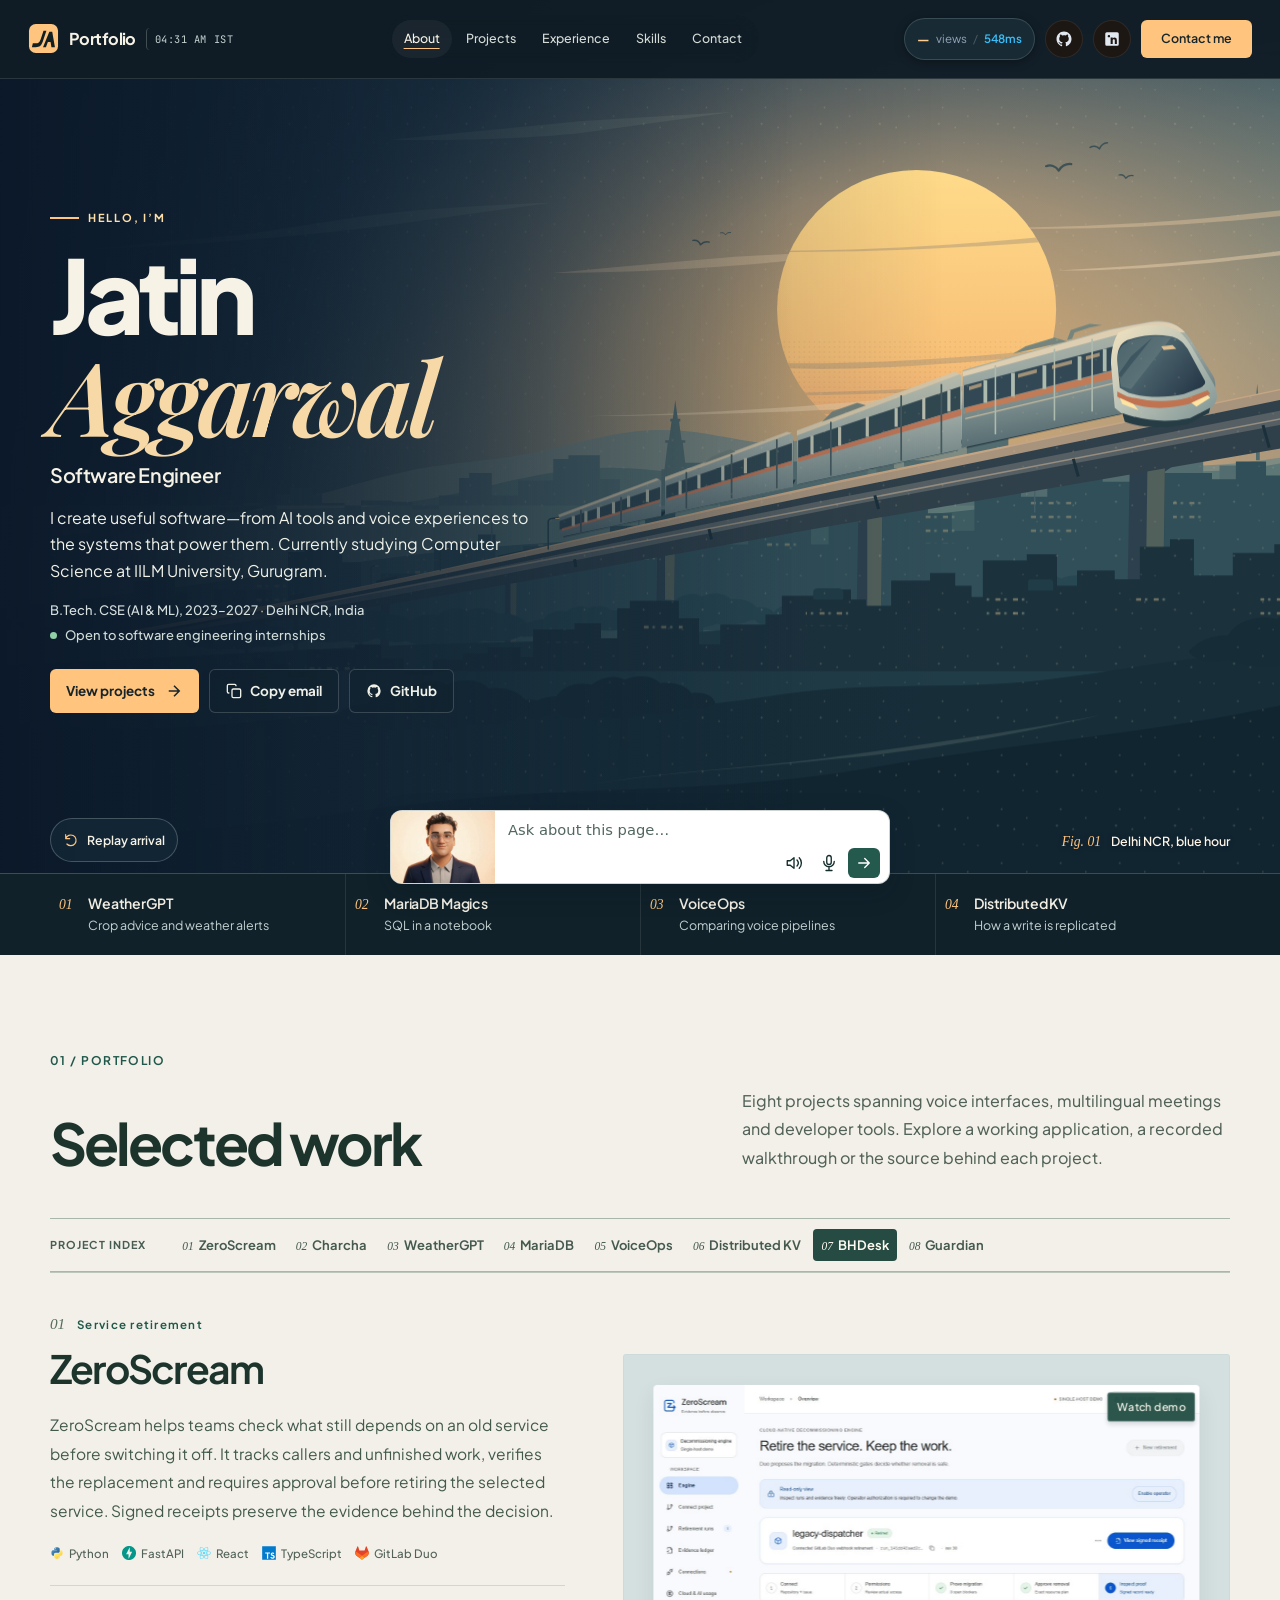
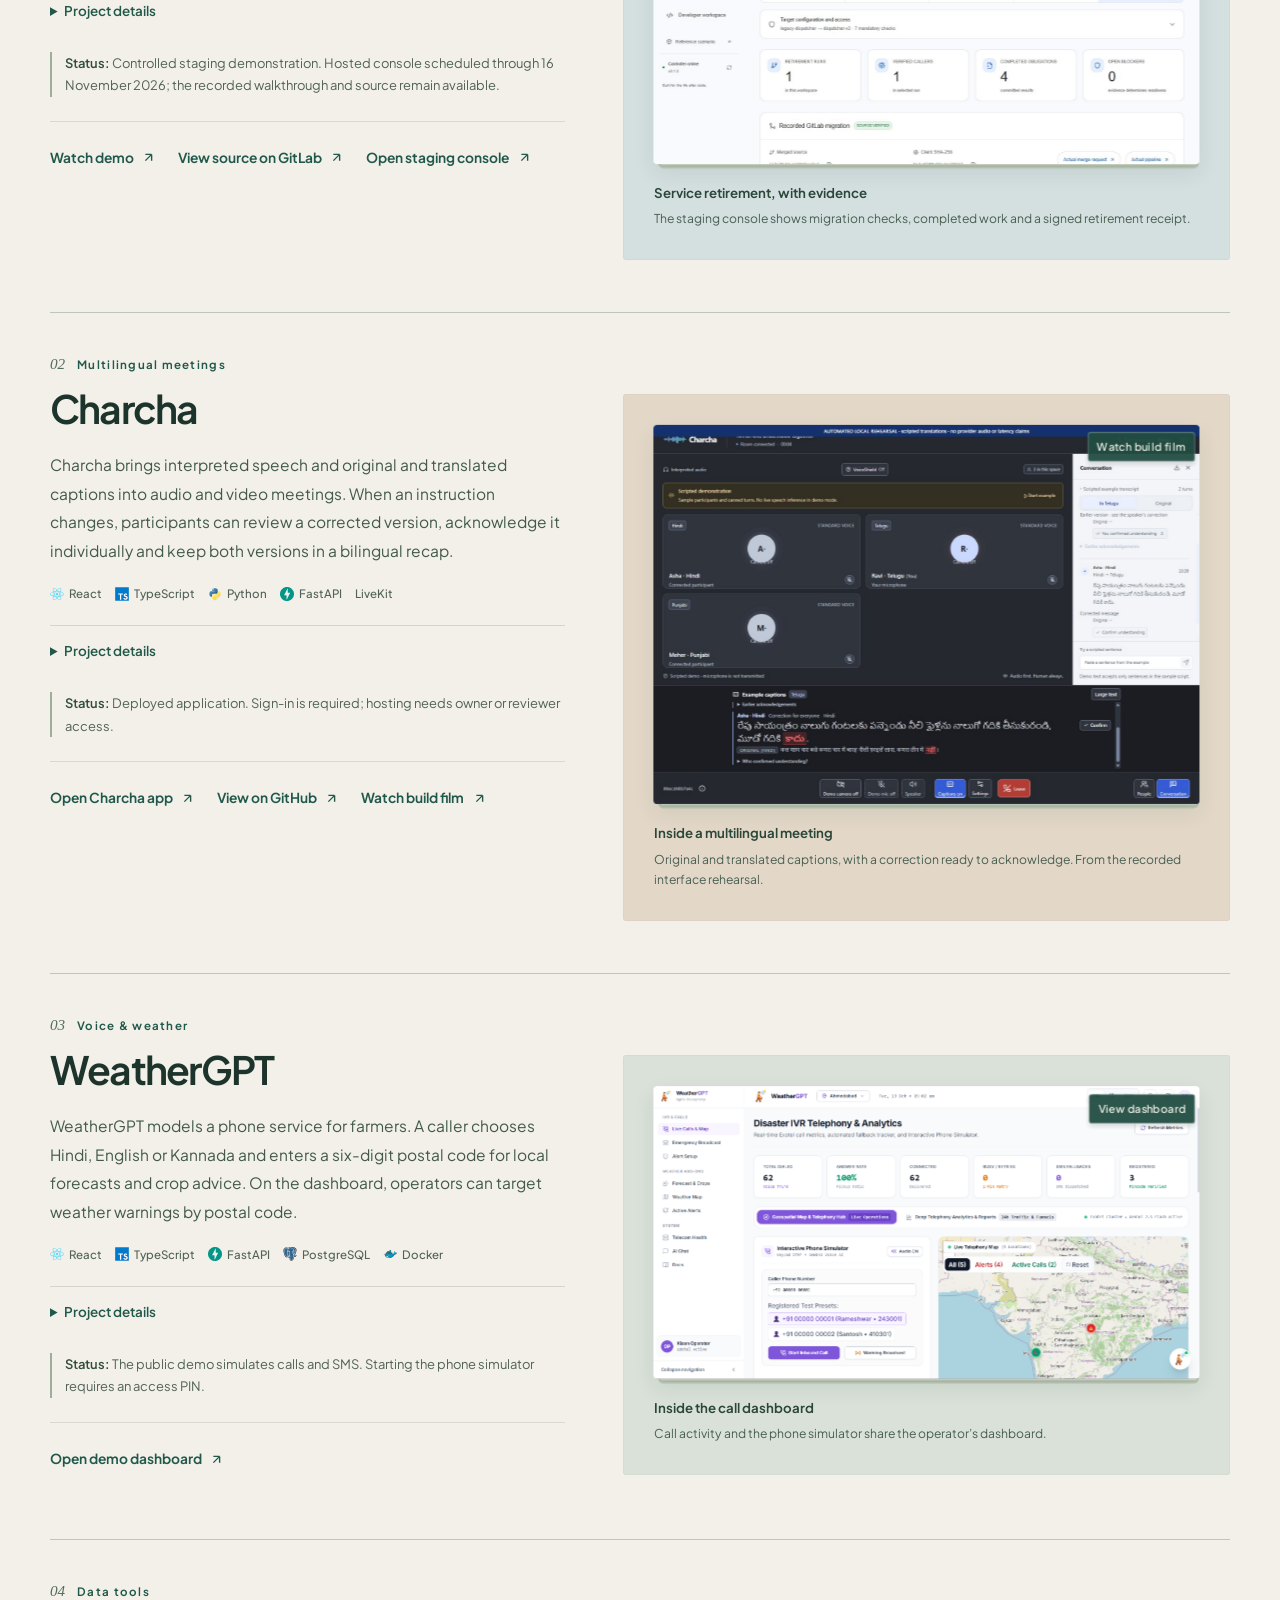
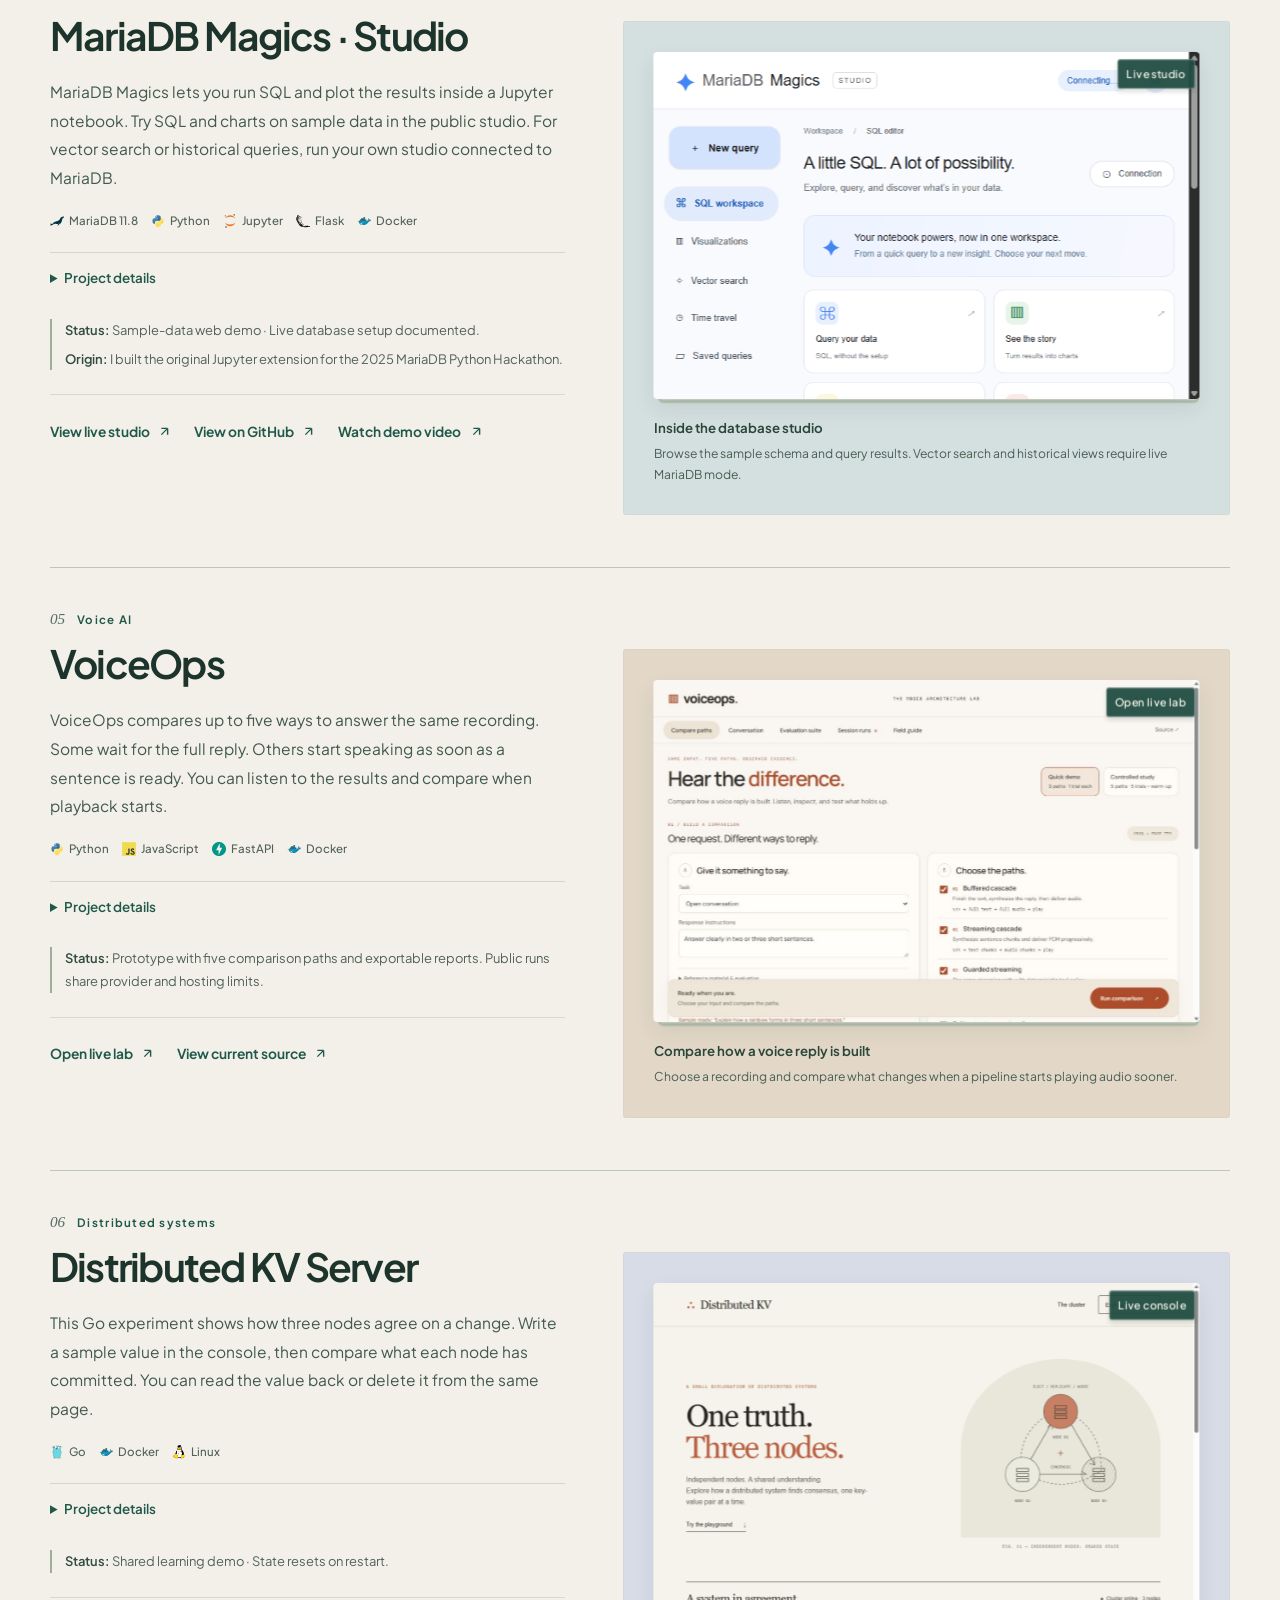
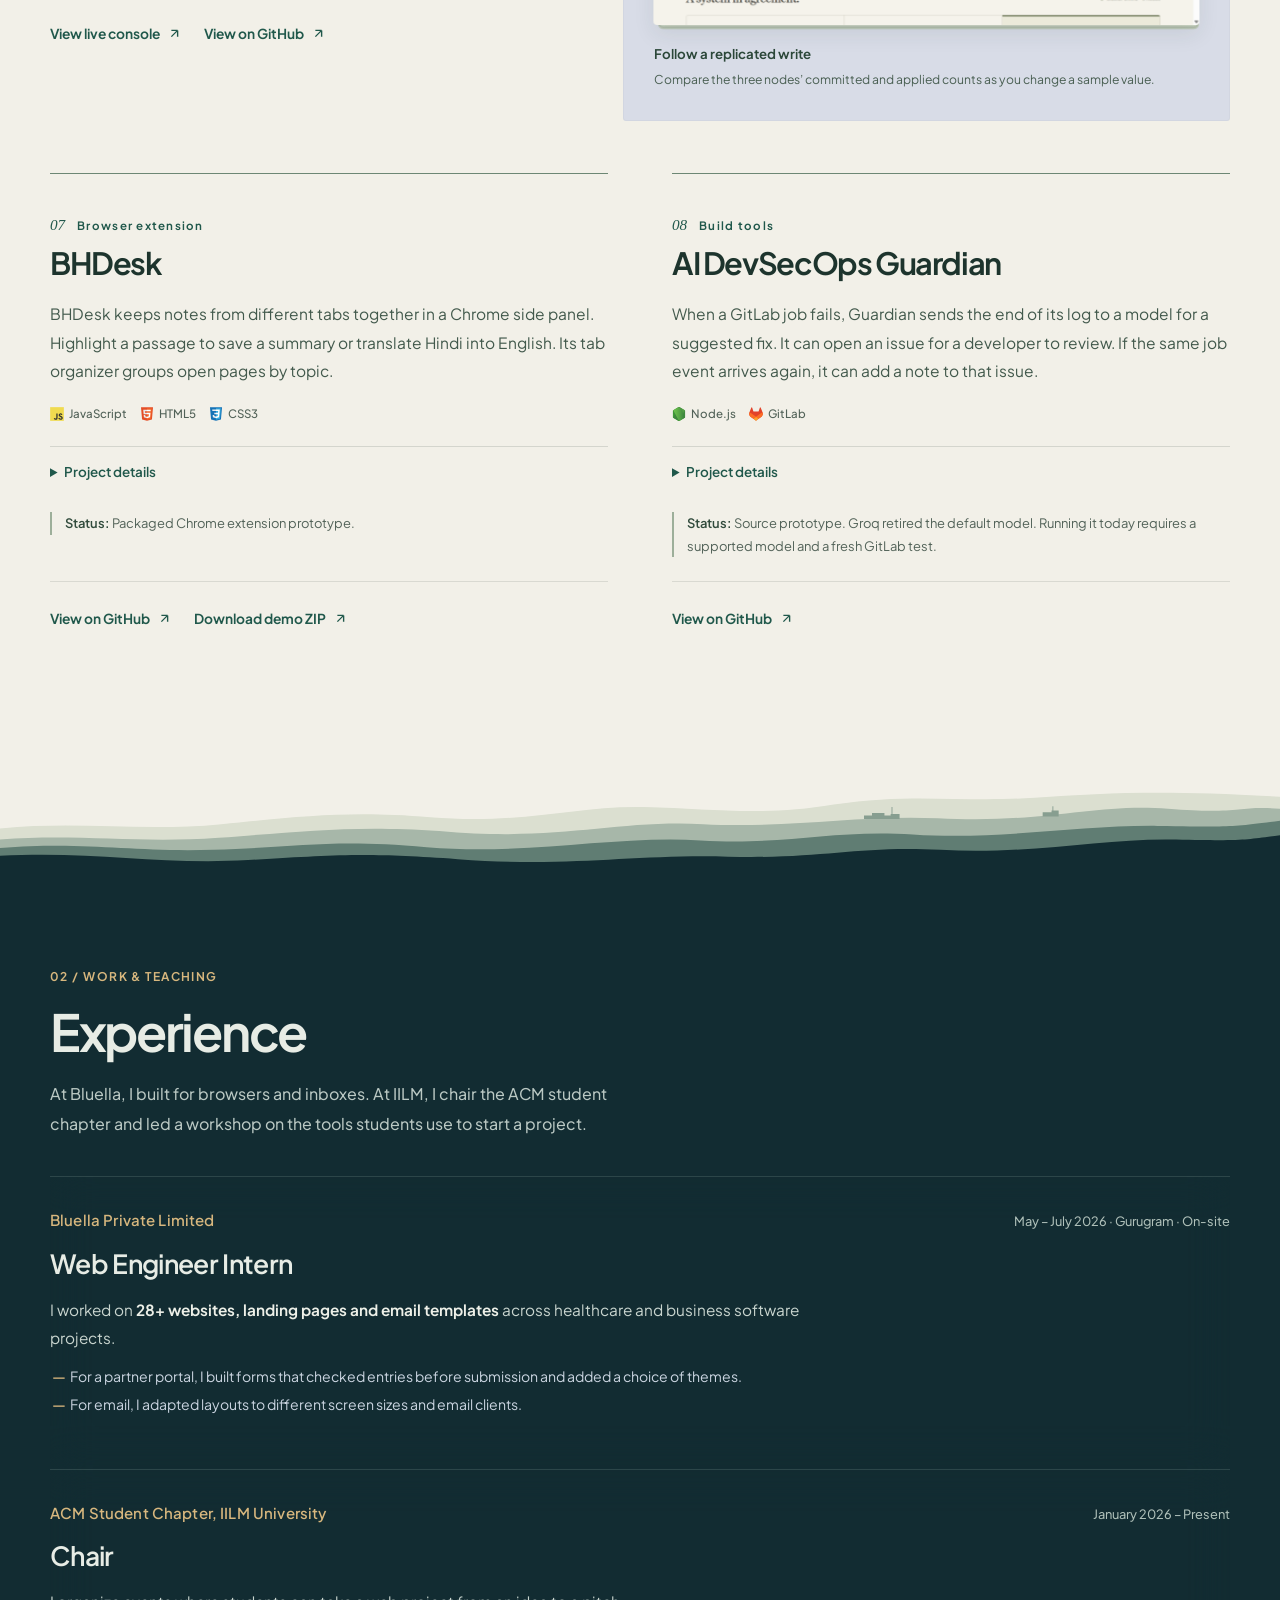
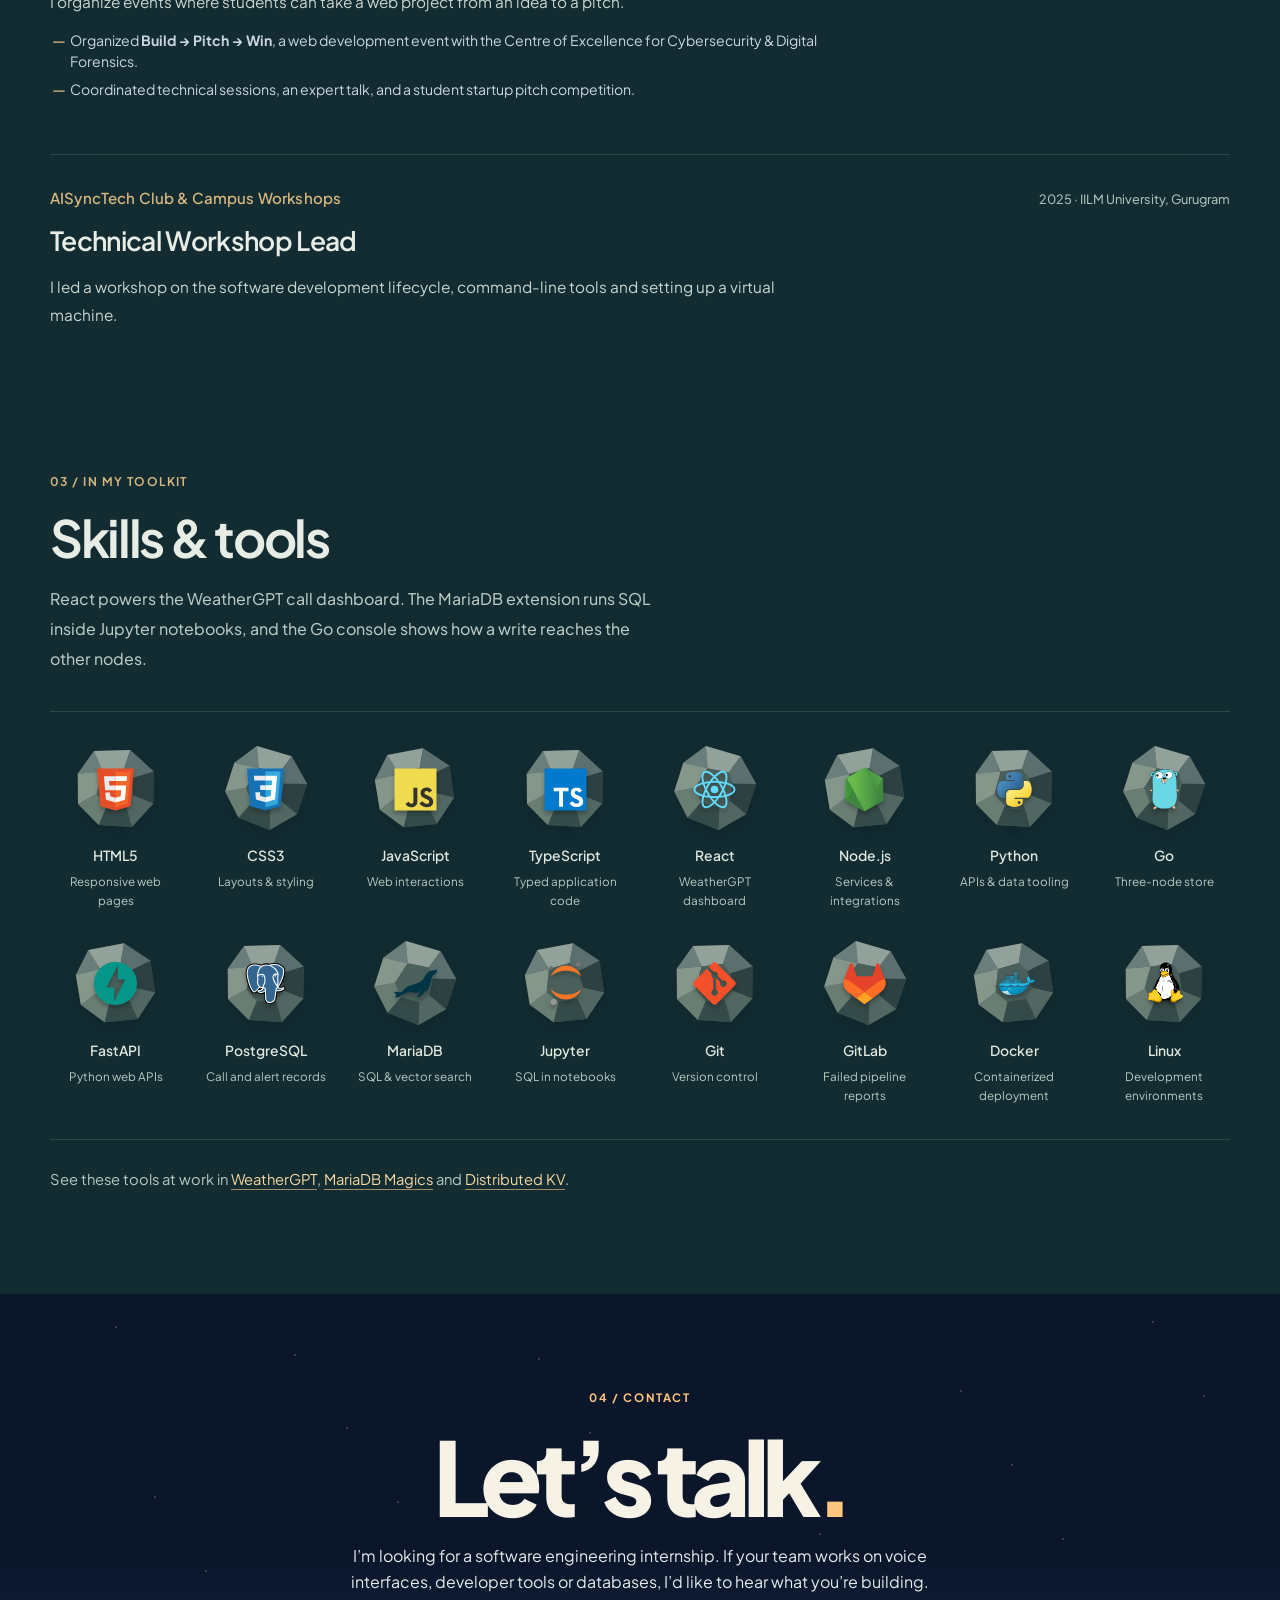
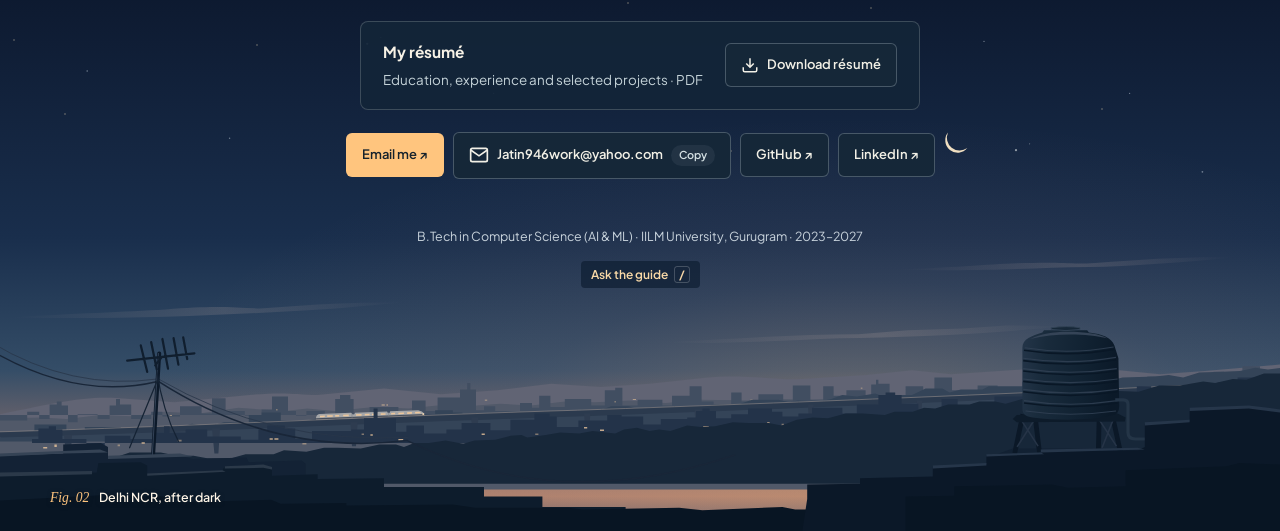
==== commit 1ee86645: "Update resume download to latest supplied PDF" ====
--- a/index.html
+++ b/index.html
@@ -815,7 +815,7 @@
           <strong>My résumé</strong>
           <span>Education, experience and selected projects · PDF</span>
         </div>
-        <a href="assets/Jatin-Aggarwal-Resume.pdf?v=20261105" class="btn-warm-outline" download="Engineering-Resume.pdf" aria-label="Download my résumé as a PDF">
+        <a href="assets/Jatin-Aggarwal-Resume.pdf?v=20261121" class="btn-warm-outline" download="Engineering-Resume.pdf" aria-label="Download my résumé as a PDF">
           <svg width="18" height="18" viewBox="0 0 24 24" fill="none" stroke="currentColor" stroke-width="2" aria-hidden="true"><path d="M21 15v4a2 2 0 0 1-2 2H5a2 2 0 0 1-2-2v-4"/><path d="m7 10 5 5 5-5M12 15V3"/></svg>
           <span>Download résumé</span>
         </a>
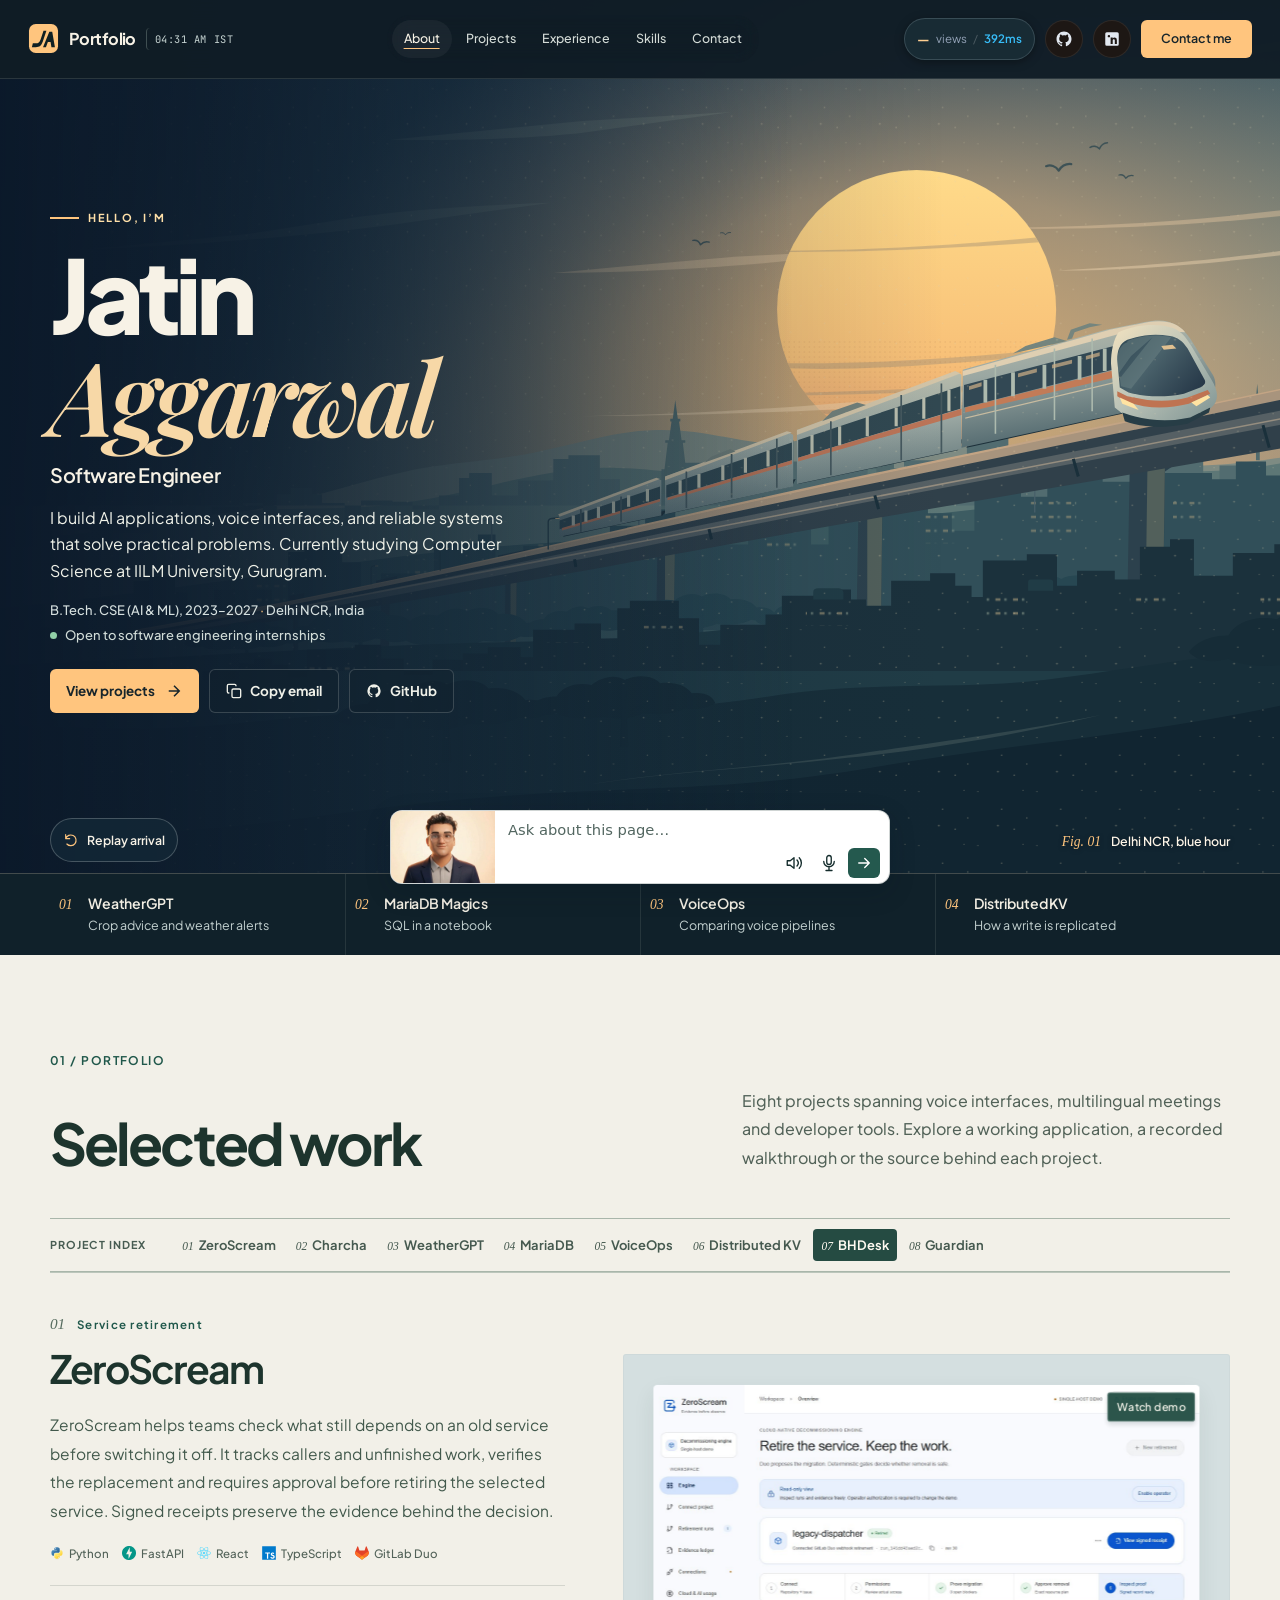
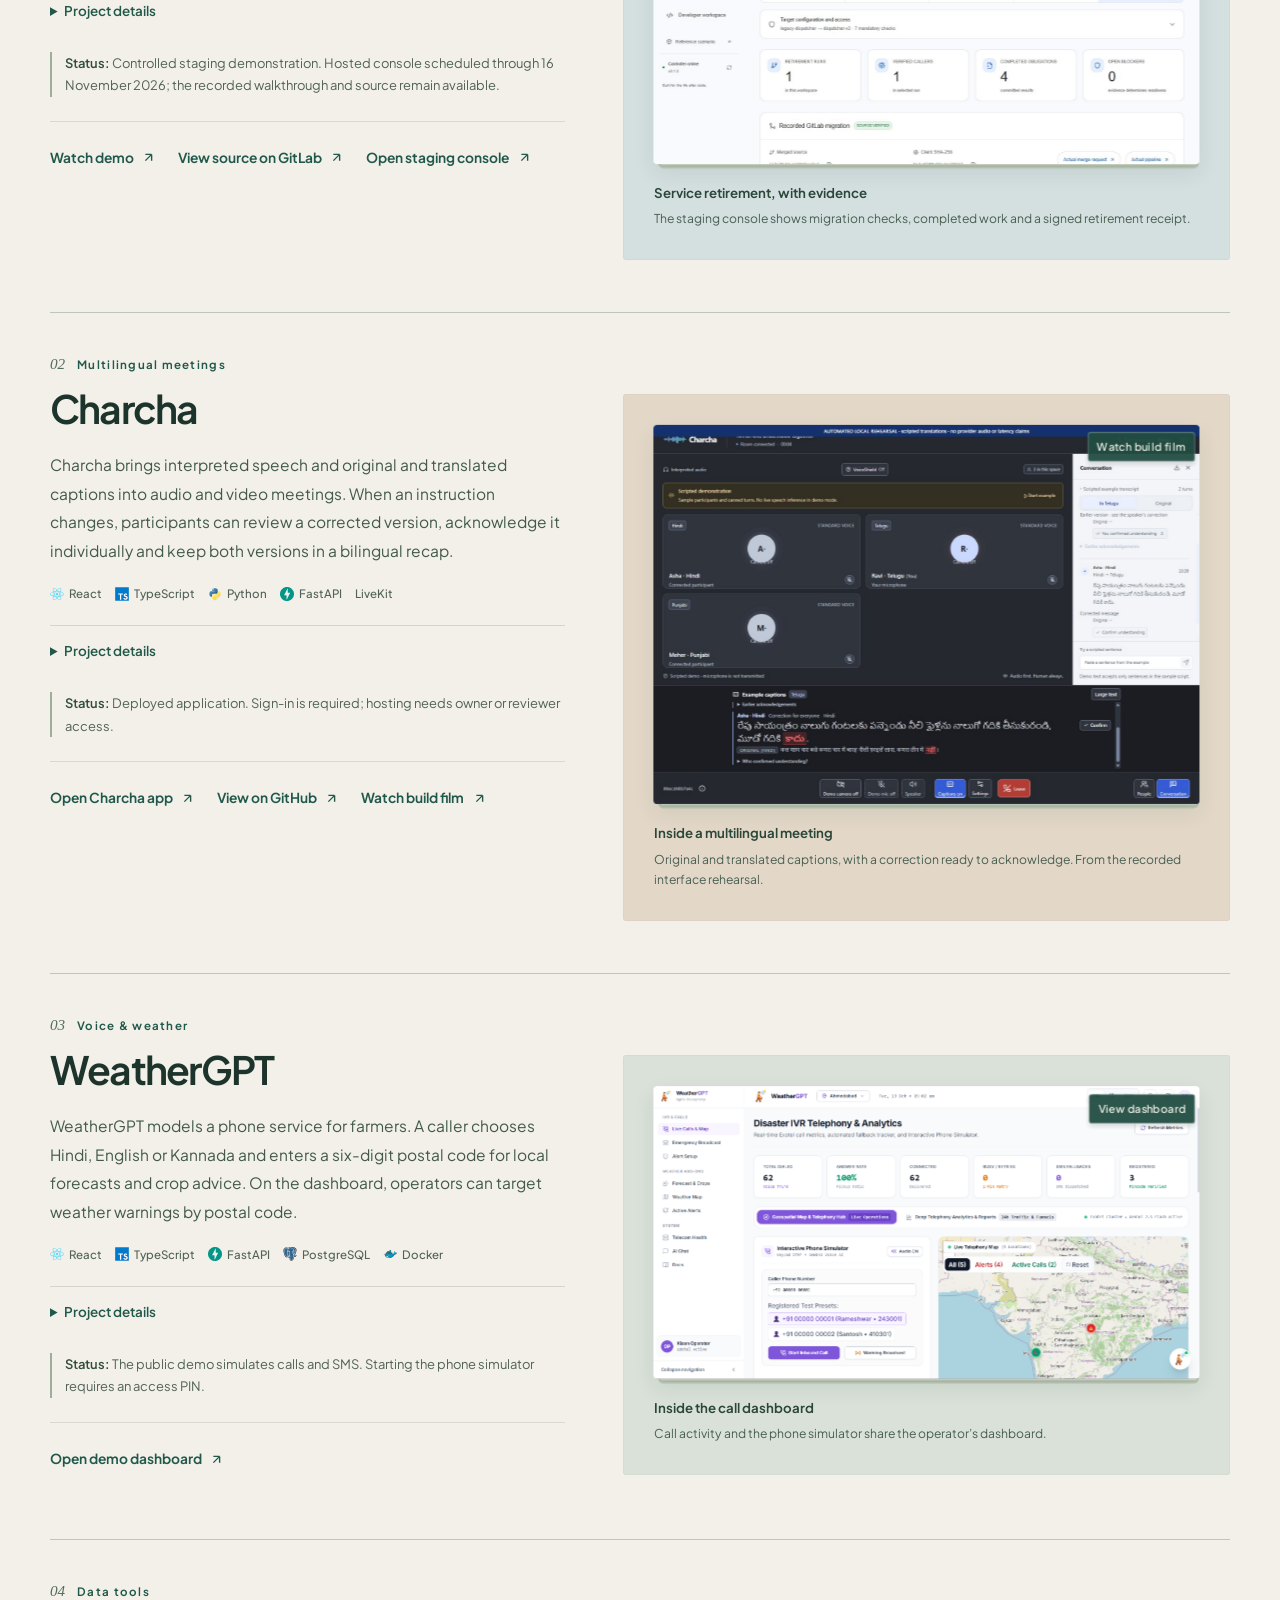
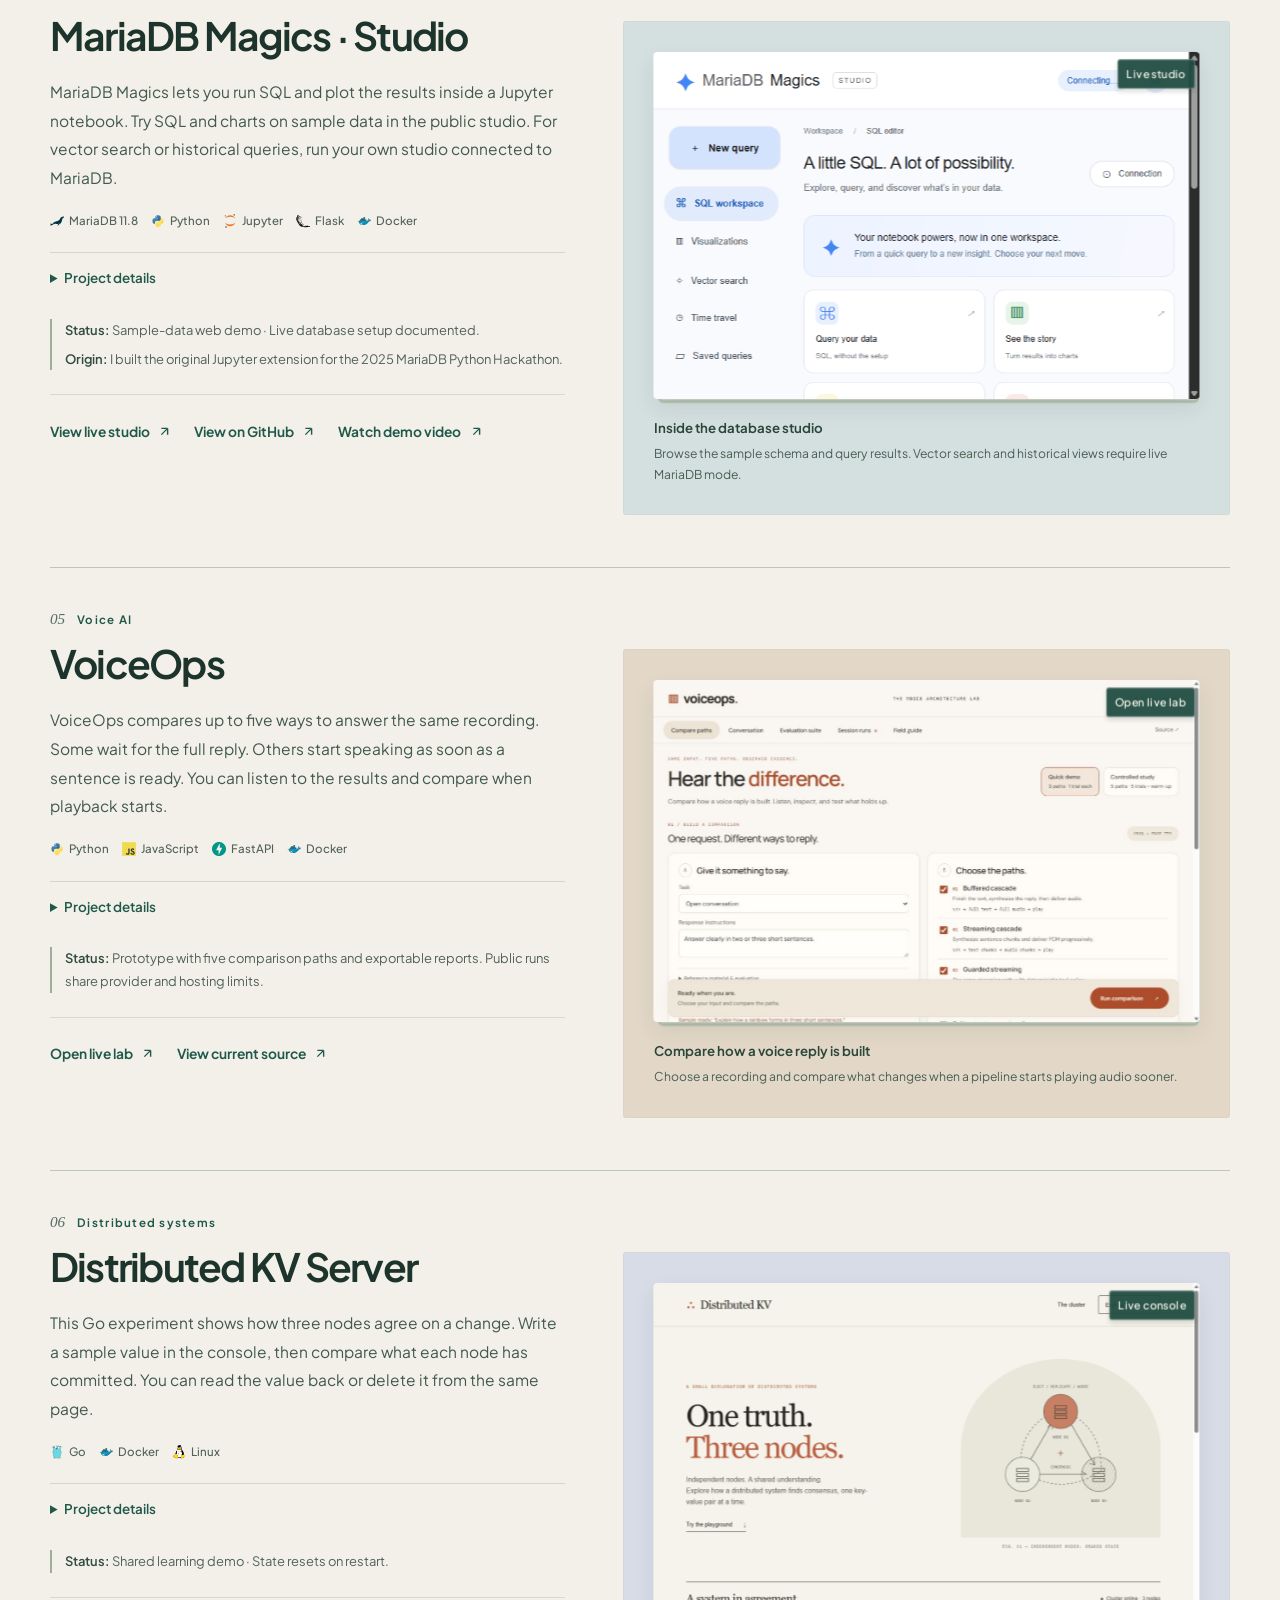
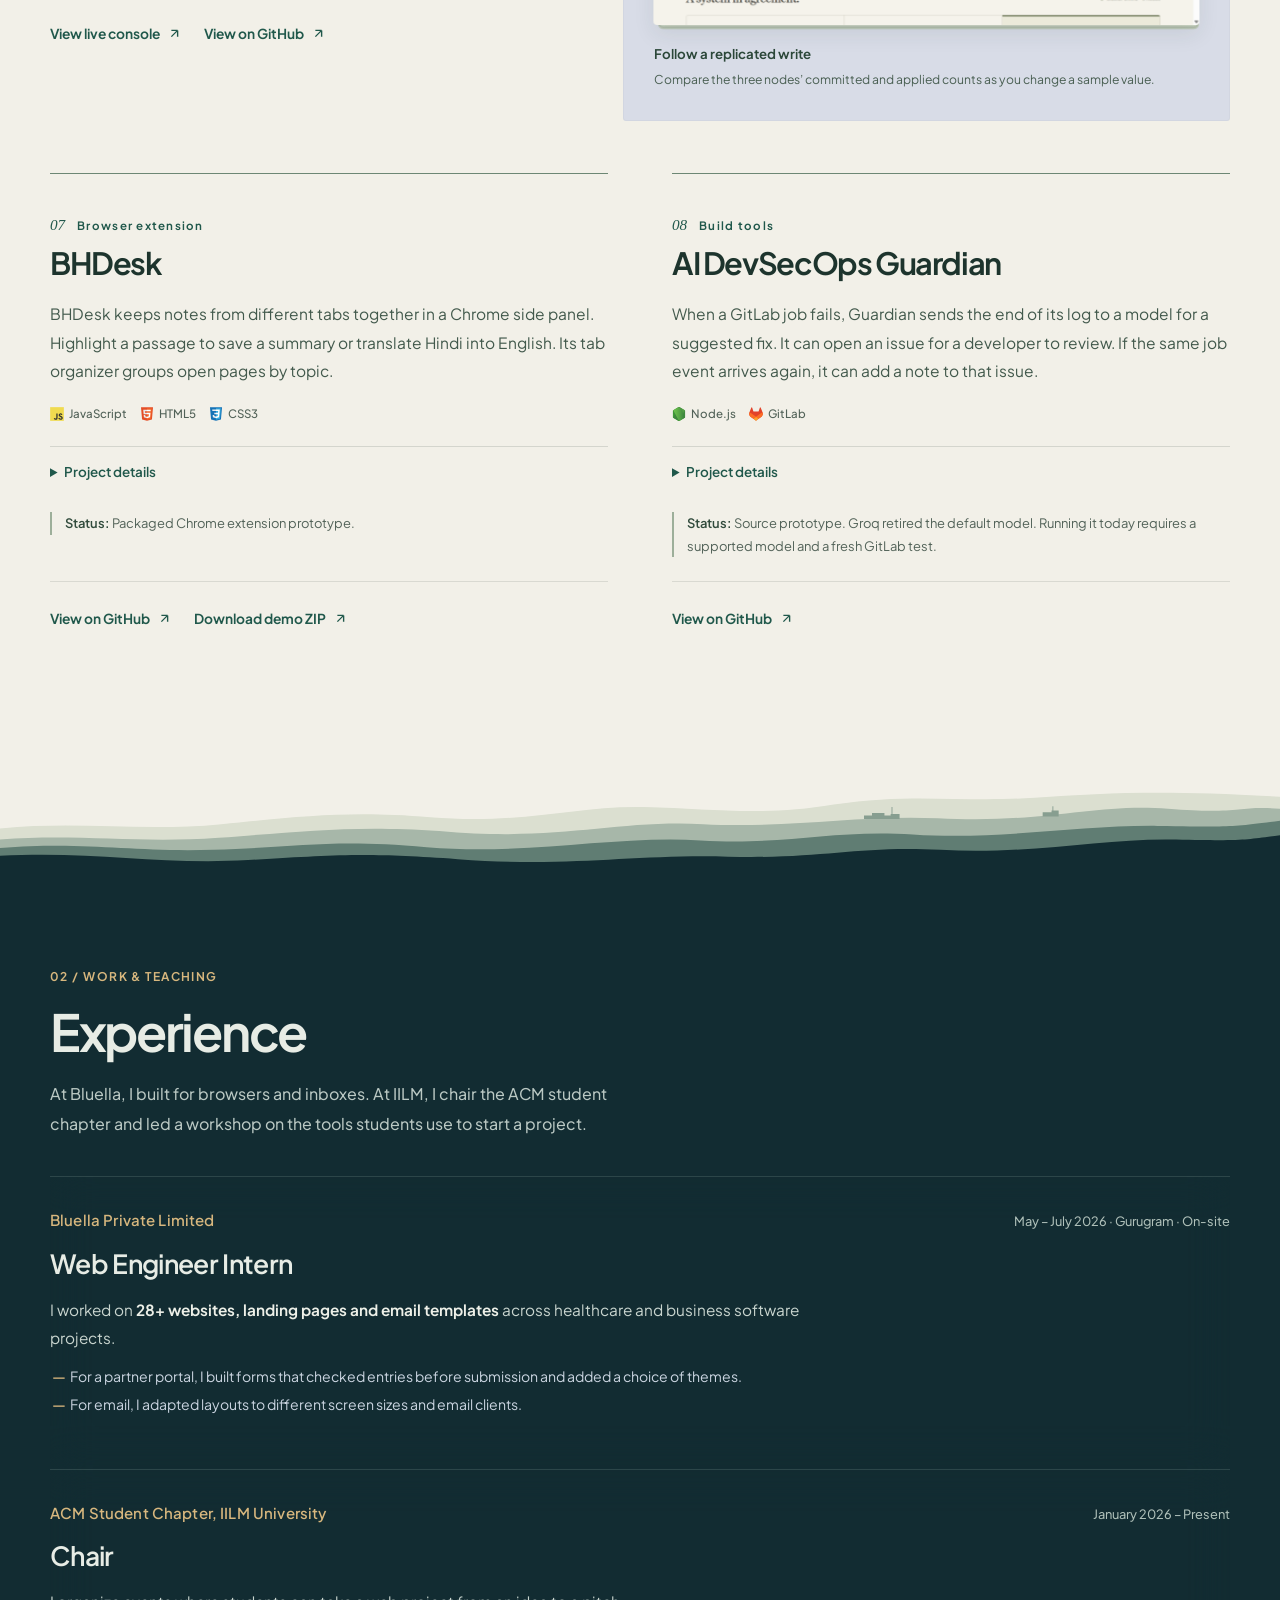
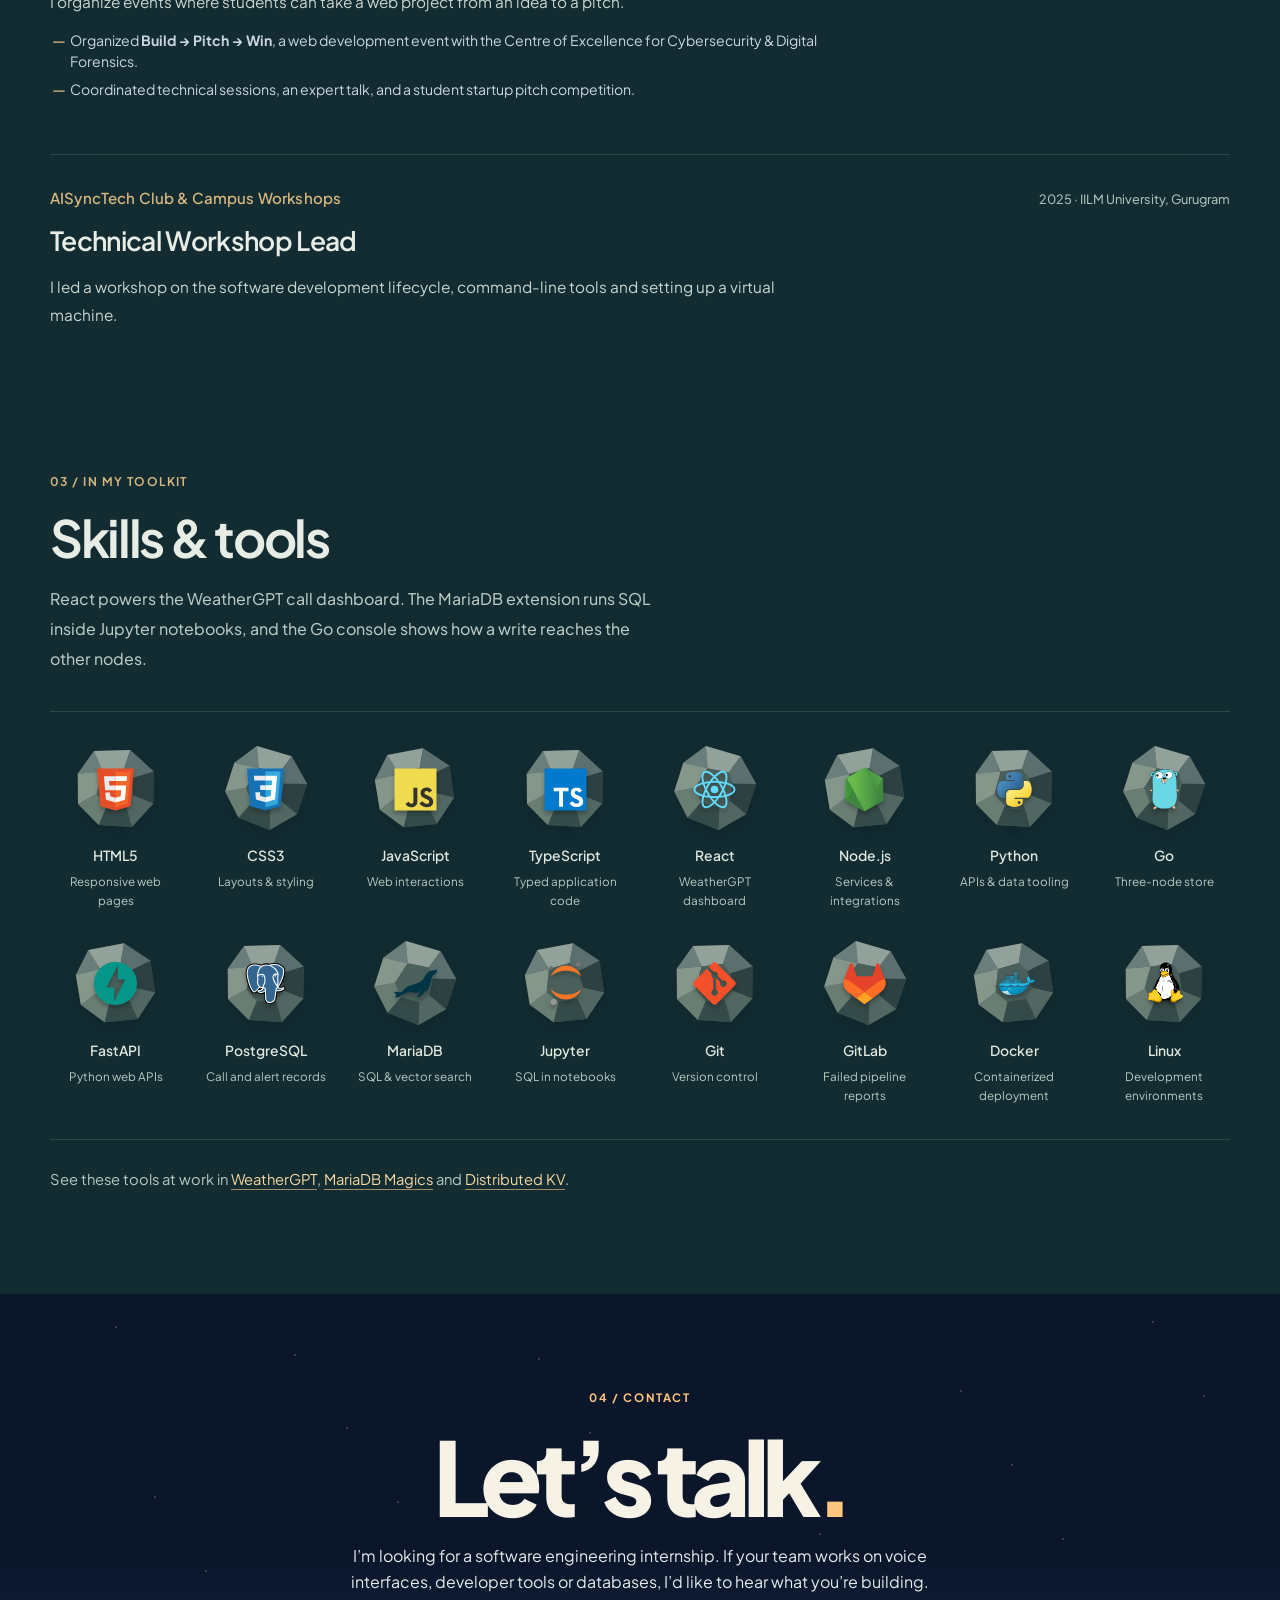
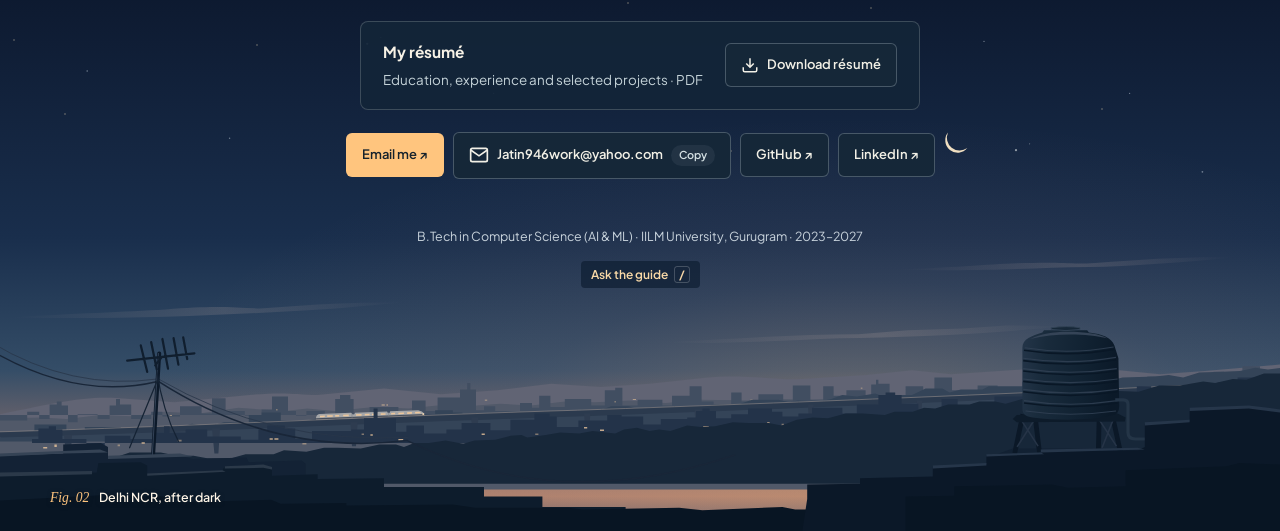
==== commit 39c77358: "Refine introduction used by portfolio page guide" ====
--- a/index.html
+++ b/index.html
@@ -178,7 +178,7 @@
         </div>
 
         <p class="hero-subtext">
-          I create useful software—from AI tools and voice experiences to the systems that power them. Currently studying Computer Science at IILM University, Gurugram.
+          I build AI applications, voice interfaces, and reliable systems that solve practical problems. Currently studying Computer Science at IILM University, Gurugram.
         </p>
 
         <div class="hero-badges-row">
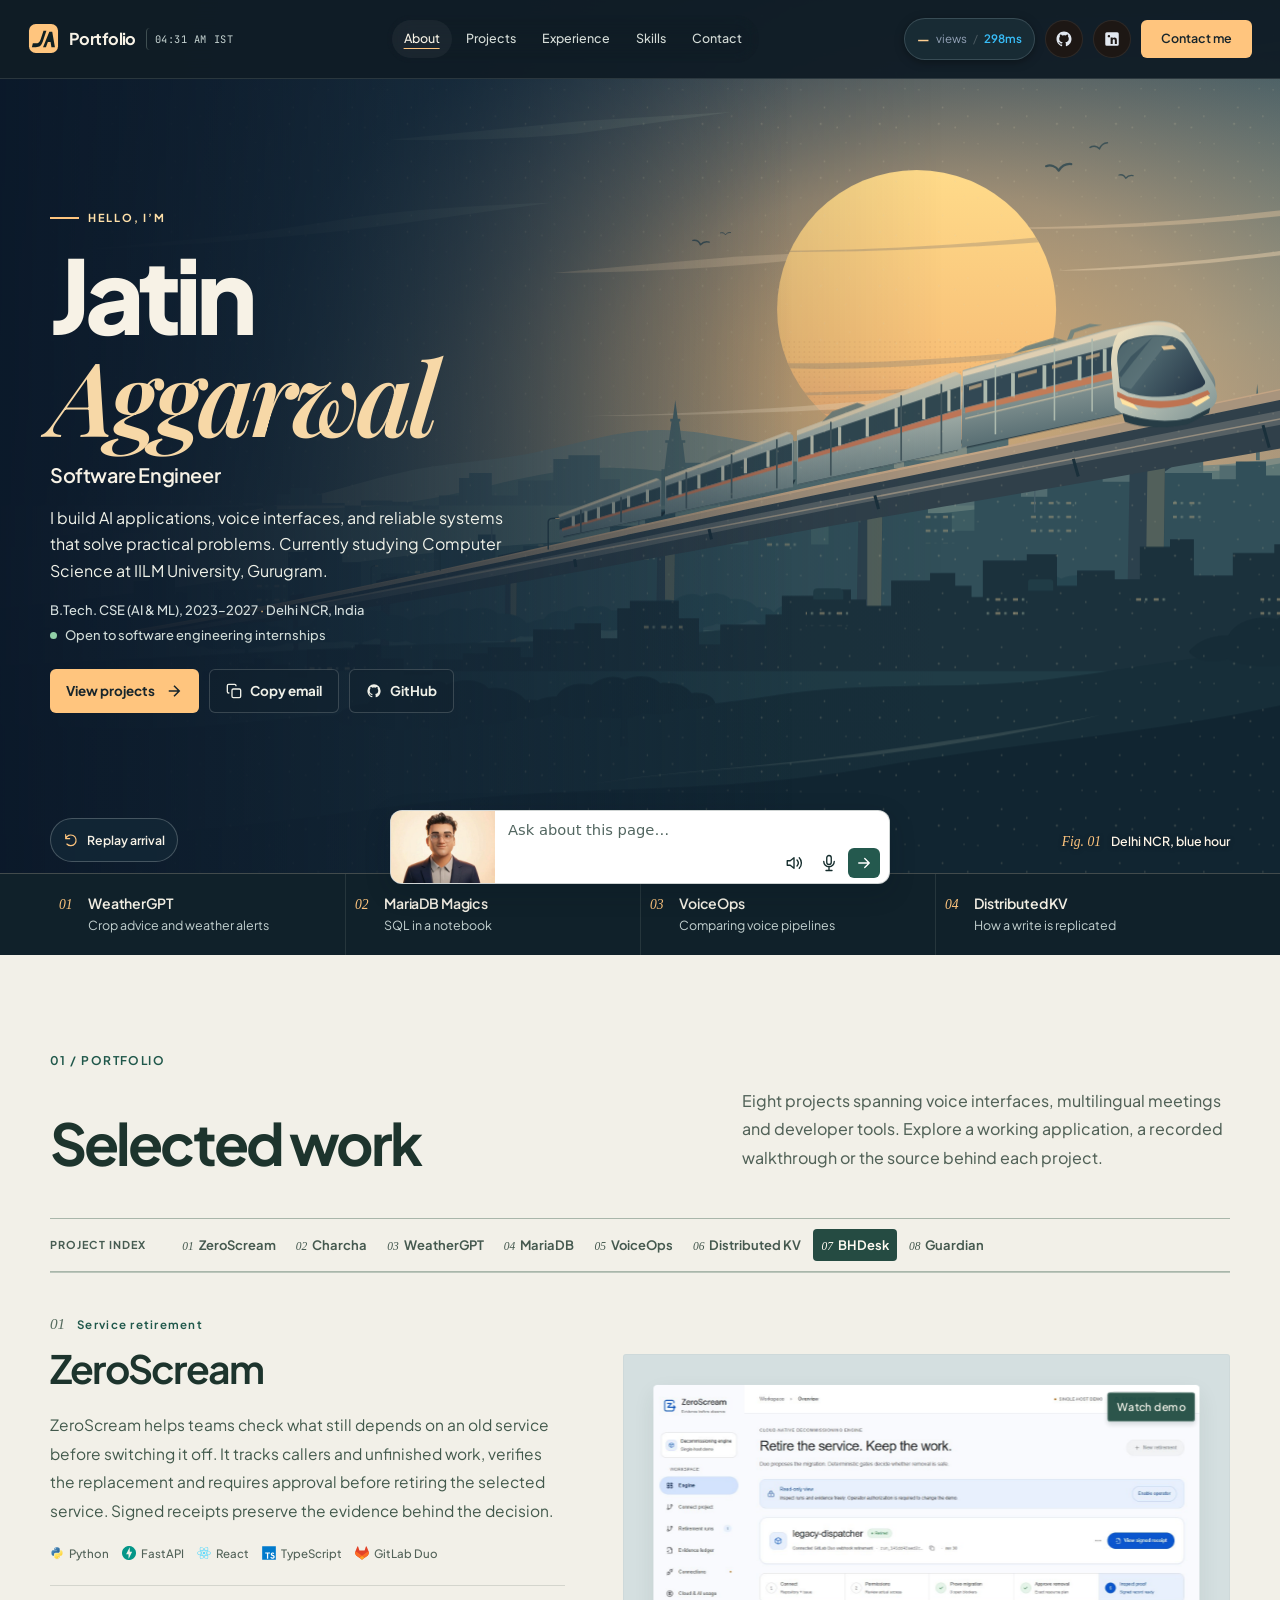
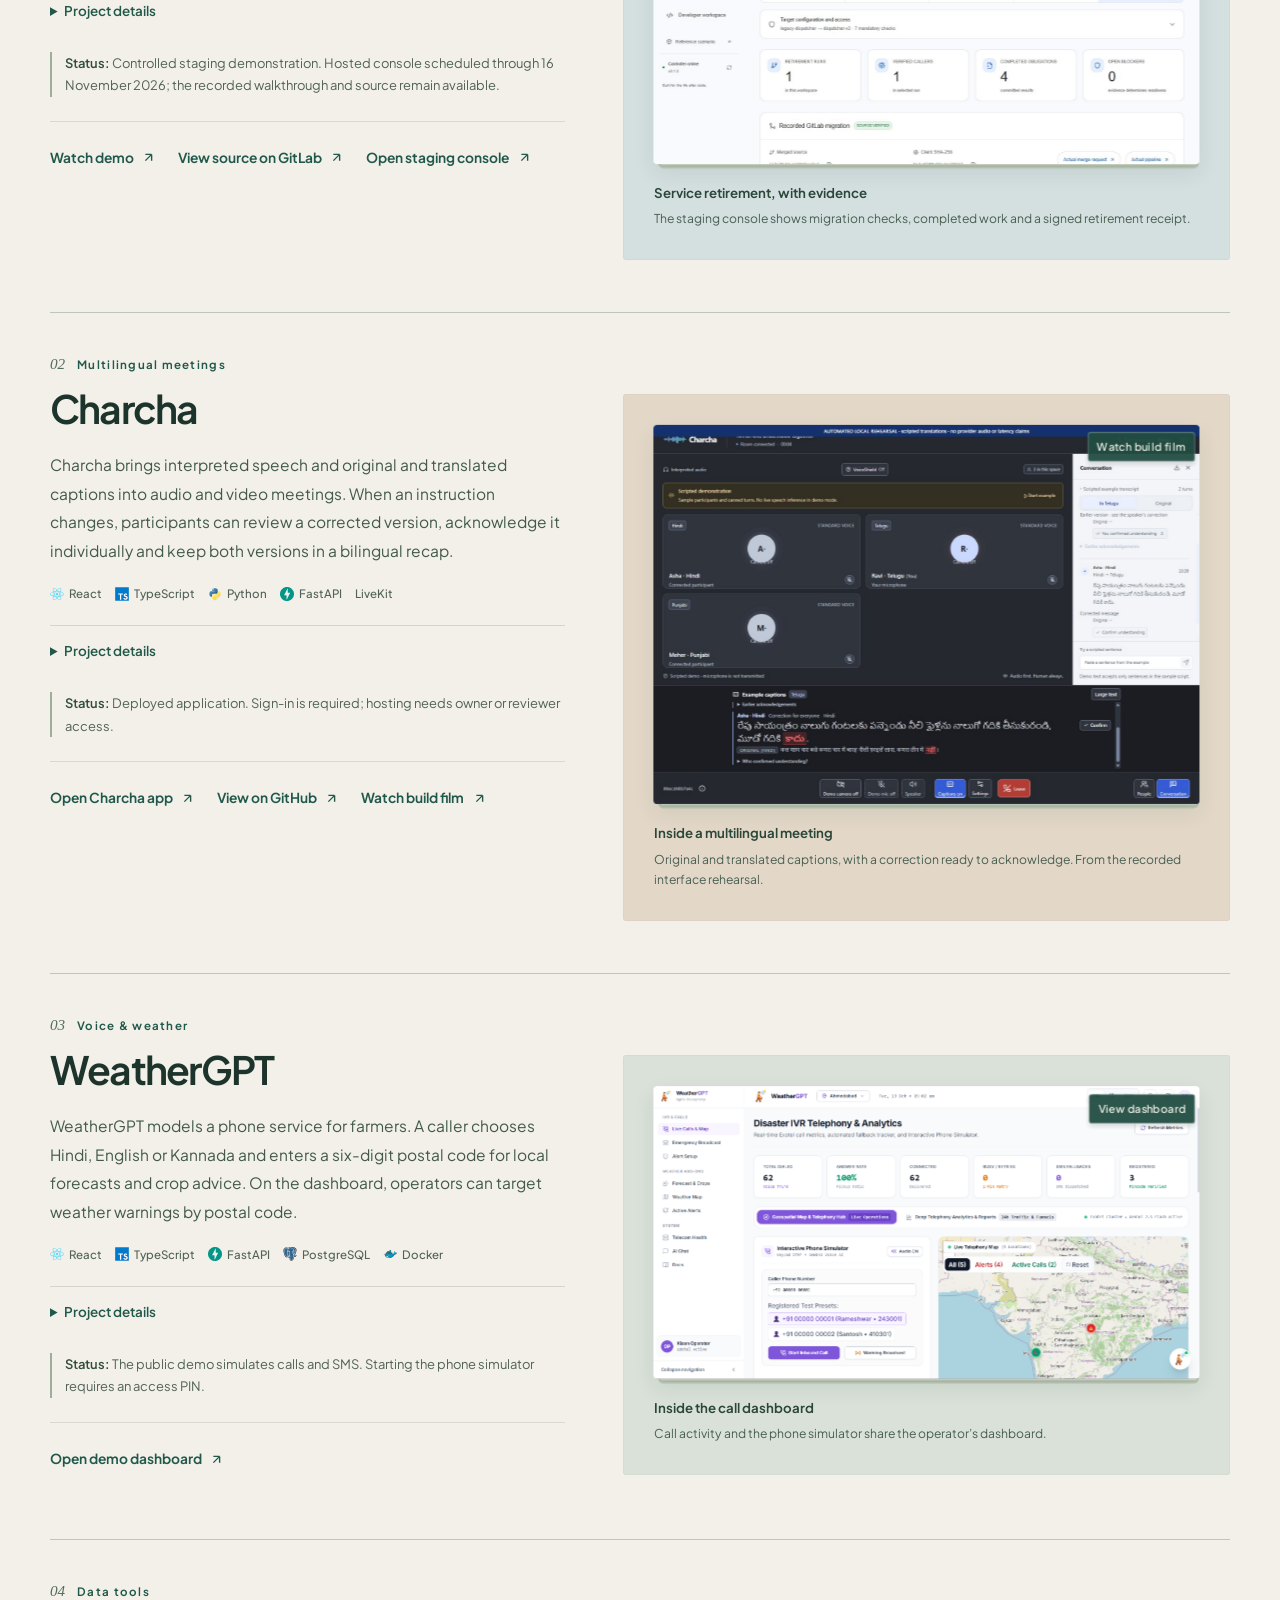
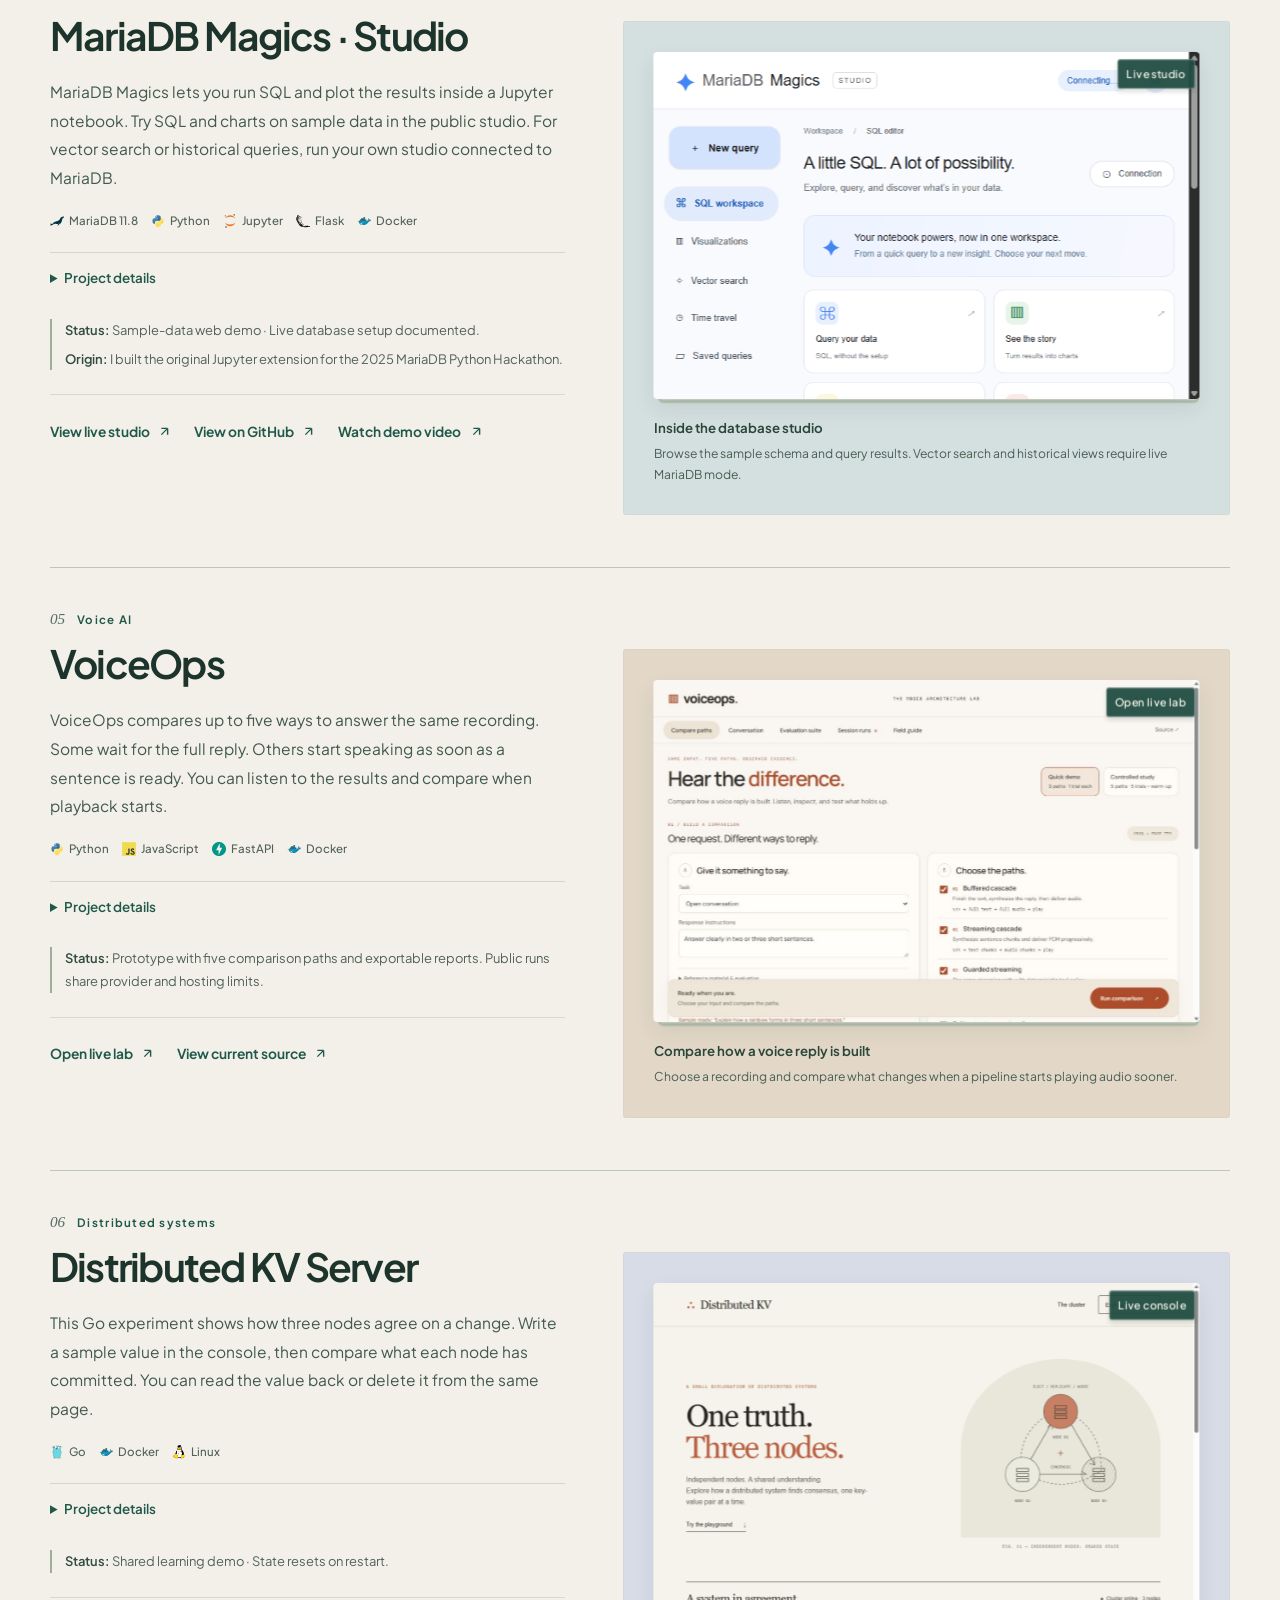
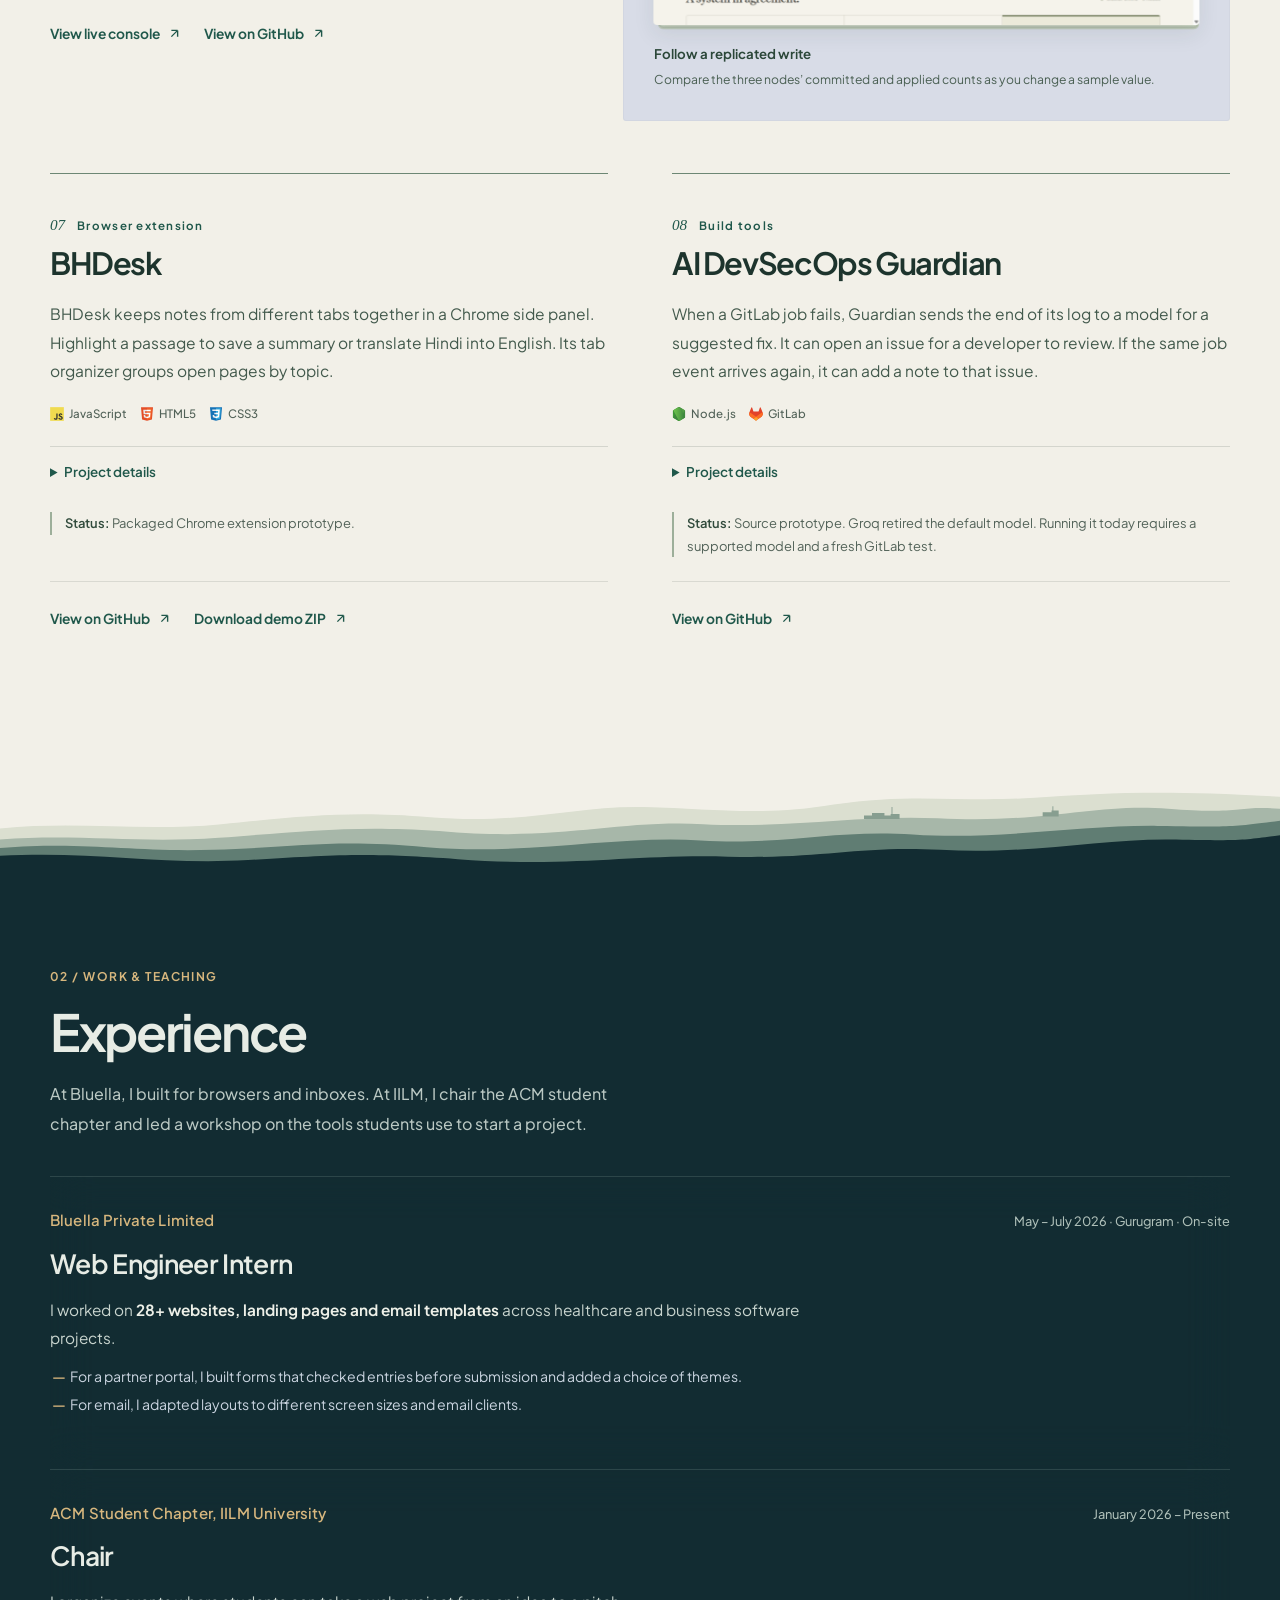
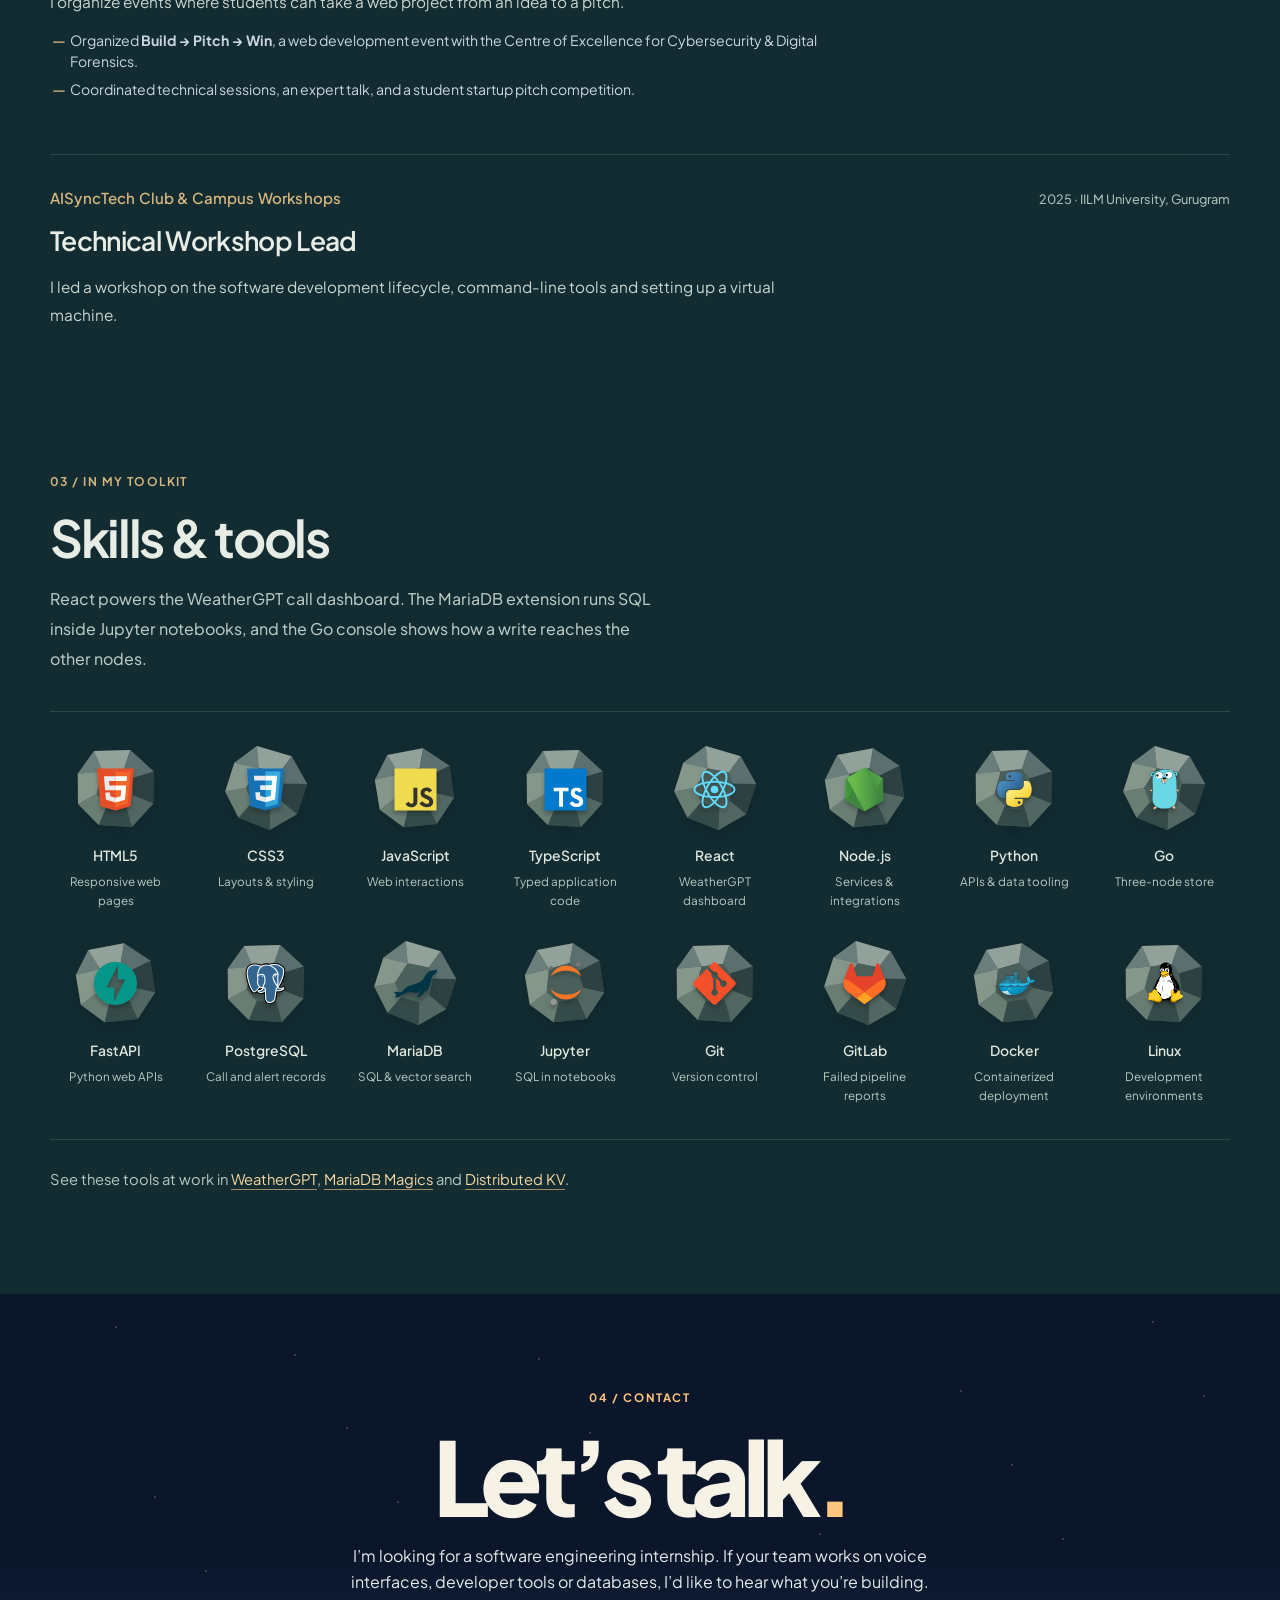
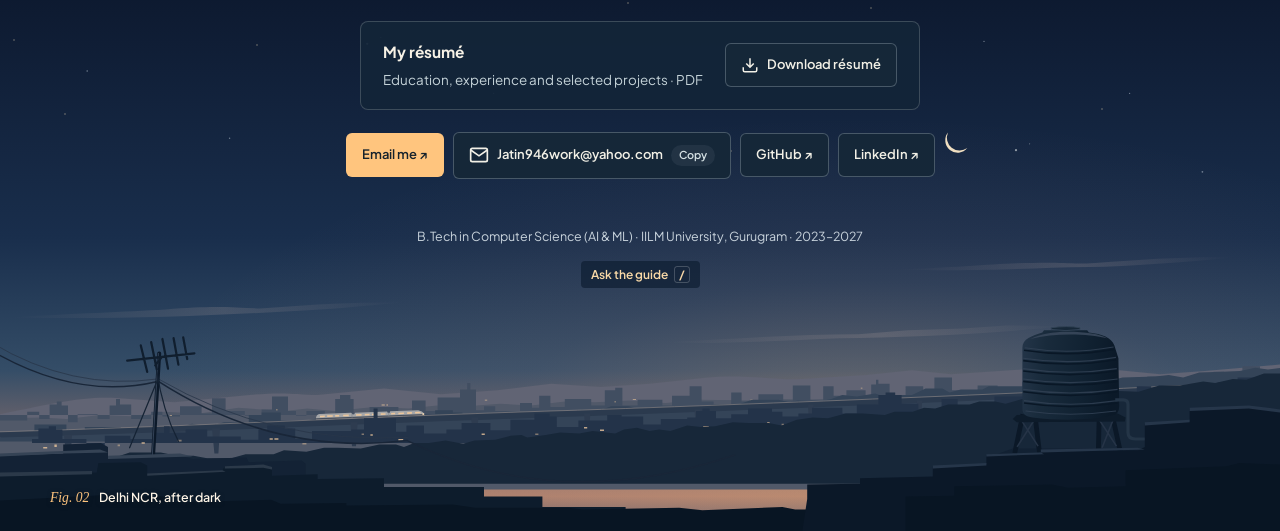
==== commit 4f45b180: "Make page guide overviews describe portfolio content" ====
--- a/index.html
+++ b/index.html
@@ -852,7 +852,7 @@
   <div id="toast" class="toast-warm" role="status">Copied to clipboard!</div>
 
 
-  <script src="page-knowledge.js?v=projects8" defer></script>
+  <script src="page-knowledge.js?v=page-overview1" defer></script>
   <script src="local-guide-voice.js?v=conversation3" defer></script>
   <script src="page-guide.js?v=conversation3" defer></script>
   <script src="app.js?v=links1" defer></script>
